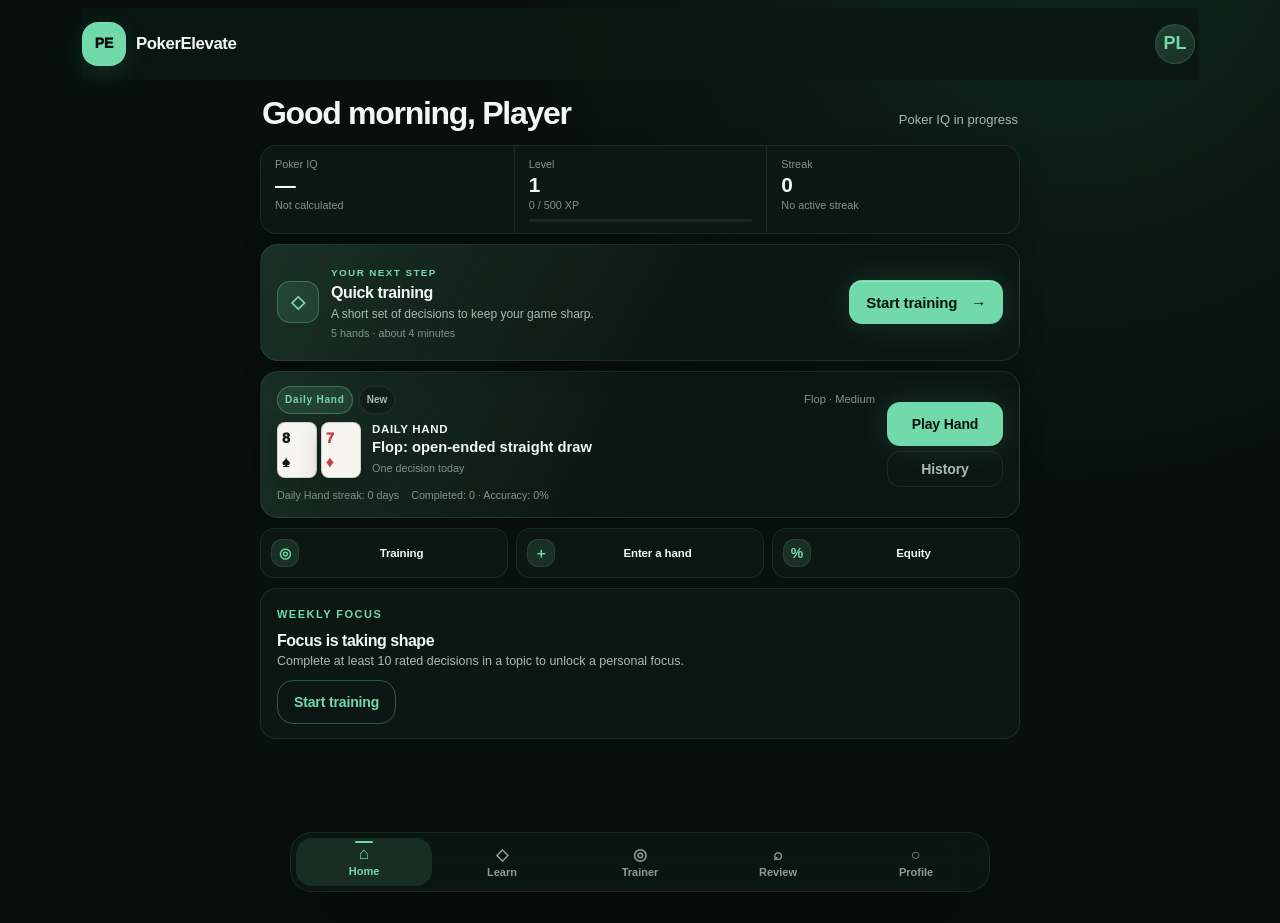
==== index.html @ 086e7295 "Stage 13.4: add localization foundation and US English default" ====
<!doctype html>
<html lang="en-US">
<head>
  <meta charset="utf-8">
  <meta name="viewport" content="width=device-width,initial-scale=1,minimum-scale=1,viewport-fit=cover">
  <meta name="theme-color" content="#07110d">
  <meta name="application-name" content="PokerElevate">
  <meta name="apple-mobile-web-app-title" content="PokerElevate">
  <link rel="manifest" href="manifest.webmanifest">
  <title>PokerElevate</title>
  <script src="src/config/product-brand.js"></script>
  <script src="src/ui/translations.js"></script>
  <script src="src/ui/theme-manager.js"></script>
  <link rel="stylesheet" href="src/styles/design-tokens.css">
  <link rel="stylesheet" href="src/styles/themes.css">
  <style>
*{box-sizing:border-box}html{background:var(--bg)}body{margin:0;min-height:100vh;background:radial-gradient(circle at 90% 0,rgba(59,224,155,.13),transparent 31%),linear-gradient(180deg,#06100c,#0b1712);color:var(--text);font-family:-apple-system,BlinkMacSystemFont,"Segoe UI",Roboto,Arial,sans-serif}.app{width:min(100%,500px);margin:auto;padding:env(safe-area-inset-top) 14px calc(96px + env(safe-area-inset-bottom))}.topbar{height:72px;display:flex;align-items:center;justify-content:space-between}.brand{display:flex;align-items:center;gap:10px;background:none;border:0;color:inherit;padding:0;text-align:left}.brand>span:last-child{display:flex;flex-direction:column}.brand strong{font-size:20px}.brand small{color:var(--muted);font-size:11px}.logo{width:44px;height:44px;display:grid;place-items:center;border-radius:14px;background:linear-gradient(135deg,var(--accent),var(--accent2));color:#03110b;font-weight:1000;box-shadow:0 8px 20px rgba(59,224,155,.2)}button,select,input{font:inherit}.chip,.tag{display:inline-flex;align-items:center;border-radius:999px;padding:7px 10px;font-size:11px;font-weight:900}.chip{border:1px solid var(--line);color:var(--muted);background:rgba(255,255,255,.03)}.tag{background:rgba(59,224,155,.11);color:var(--accent)}.screen{display:none}.screen.active{display:block}.hero,.panel,.mode-card{border:1px solid var(--line);background:linear-gradient(155deg,var(--panel2),var(--panel));border-radius:22px;box-shadow:var(--shadow)}.hero{padding:20px;background:linear-gradient(145deg,rgba(59,224,155,.11),rgba(255,255,255,.02))}.eyebrow{color:var(--accent);font-size:11px;text-transform:uppercase;letter-spacing:.09em;font-weight:900}.hero h1{font-size:27px;line-height:1.1;margin:9px 0}.hero p,.muted{color:var(--muted);line-height:1.48;font-size:13px}.section-title{font-size:12px;color:var(--muted);text-transform:uppercase;letter-spacing:.1em;margin:19px 2px 9px}.mode-list{display:grid;gap:10px}.mode-card{width:100%;display:grid;grid-template-columns:38px 1fr 18px;gap:10px;align-items:center;padding:15px;color:inherit;text-align:left}.mode-card span:nth-child(2){display:flex;flex-direction:column;gap:4px}.mode-card small{color:var(--muted);line-height:1.35}.mode-card b{font-size:22px;color:var(--muted)}.mode-icon{font-size:25px}.panel{padding:15px;margin-bottom:12px}.panel-head{display:flex;justify-content:space-between;align-items:flex-start;gap:12px}.panel h3{font-size:19px;margin:9px 0 0}.stats-grid{display:grid;grid-template-columns:repeat(3,1fr);gap:7px;margin-top:13px}.stats-grid.four{grid-template-columns:repeat(4,1fr)}.stat{background:rgba(255,255,255,.025);border:1px solid rgba(255,255,255,.06);border-radius:14px;text-align:center;padding:9px 4px}.stat small{display:block;color:var(--muted);font-size:10px}.stat strong{font-size:16px}.back,.ghost{background:transparent;border:1px solid var(--line);color:var(--muted);border-radius:13px;padding:9px 11px}.back{border:0;padding-left:1px;margin-bottom:10px}.small{font-size:11px;padding:7px 9px}.wide{width:100%}.primary{border:0;background:var(--accent);color:#03110b;border-radius:14px;padding:14px 11px;font-weight:1000}.hidden{display:none!important}.cards{display:flex;gap:8px;justify-content:center;flex-wrap:wrap}.playing-card{width:65px;height:90px;border-radius:12px;background:#f7faf8;color:#131a16;padding:7px;display:flex;flex-direction:column;justify-content:space-between;font-size:22px;font-weight:1000;box-shadow:0 9px 19px rgba(0,0,0,.25)}.playing-card.red{color:#d33e3e}.playing-card.small-card{width:48px;height:67px;font-size:17px;border-radius:9px;padding:5px}.hero-cards{margin:14px 0}.spot-meta{display:grid;grid-template-columns:repeat(3,1fr);gap:7px;margin:13px 0}.spot-question{font-size:14px;line-height:1.45;color:#dce9e2}.actions{display:grid;grid-template-columns:repeat(3,1fr);gap:8px;margin-top:13px}.actions button{border-radius:14px;padding:13px 7px;border:1px solid var(--line);background:#1a2d25;color:var(--text);font-weight:900;transition:.15s}.neutral-actions button{background:#1a2d25;color:var(--text);border-color:var(--line)}.actions button:active{transform:scale(.98)}.actions button.selected-correct{background:var(--accent);color:#03110b;border-color:var(--accent)}.actions button.selected-wrong{background:#4a2424;color:#ffdcdc;border-color:#8a4242}.actions button.reveal-best:not(.selected-correct){box-shadow:0 0 0 2px var(--accent) inset;color:var(--accent)}.actions button.good-choice{box-shadow:0 0 0 2px var(--blue) inset;color:var(--blue)}.feedback{margin-top:12px;padding:12px;border-radius:15px;line-height:1.48;font-size:13px}.feedback.good{background:rgba(59,224,155,.1);border:1px solid rgba(59,224,155,.3)}.feedback.warn{background:rgba(239,189,79,.1);border:1px solid rgba(239,189,79,.3)}.feedback.bad{background:rgba(255,116,116,.1);border:1px solid rgba(255,116,116,.3)}.feedback.info{background:rgba(113,170,255,.1);border:1px solid rgba(113,170,255,.3)}.field{display:flex;flex-direction:column;gap:6px;color:var(--muted);font-size:12px;margin:12px 0}.field select{background:#13251e;color:var(--text);border:1px solid var(--line);border-radius:13px;padding:12px}.mode-settings{display:grid;gap:7px}.mode-settings label{display:flex;gap:10px;align-items:flex-start;padding:11px;border:1px solid rgba(255,255,255,.06);border-radius:14px;background:rgba(255,255,255,.02)}.mode-settings input{margin-top:4px;accent-color:var(--accent)}.mode-settings span{display:flex;flex-direction:column;gap:3px}.mode-settings small{color:var(--muted)}.coach-tools{display:grid;grid-template-columns:1fr 1fr;gap:8px;margin-top:11px}.coach-box,.coach-panel{margin-top:11px;padding:12px;border-radius:15px;background:rgba(194,140,255,.08);border:1px solid rgba(194,140,255,.28);font-size:13px;line-height:1.5}.coach-title{color:var(--purple);font-weight:900;margin-bottom:8px}.coach-questions{display:grid;grid-template-columns:1fr 1fr;gap:6px}.coach-questions button{border:1px solid var(--line);border-radius:11px;padding:9px 6px;background:#1a2d25;color:var(--muted);font-size:11px}.coach-answer{margin-top:9px;color:#e5efe9}.math-box{margin:10px 0;border-left:4px solid var(--accent);padding:10px;background:rgba(59,224,155,.06);border-radius:0 12px 12px 0;font-size:12px;line-height:1.55}.math-grid{display:grid;grid-template-columns:repeat(2,1fr);gap:6px;margin:8px 0}.math-cell{padding:8px;border-radius:10px;background:rgba(255,255,255,.04)}.math-cell small{display:block;color:var(--muted);font-size:10px}.math-cell strong{font-size:14px}.outs-list{display:flex;flex-wrap:wrap;gap:5px;margin-top:7px}.out-pill{border-radius:999px;padding:5px 8px;background:rgba(255,255,255,.05);color:#dce9e2;font-size:10px}.out-pill.conditional{color:var(--warn)}.decision-panel{overflow:hidden}.poker-table{height:320px;position:relative;margin:8px 0 14px;border-radius:46%;border:11px solid #452f1f;background:radial-gradient(circle,#207650,#155b3d 67%,#0c402b);box-shadow:inset 0 0 44px rgba(0,0,0,.35),var(--shadow)}.table-center{position:absolute;left:50%;top:50%;transform:translate(-50%,-50%);display:flex;flex-direction:column;align-items:center;gap:7px;min-width:220px}.table-center small{color:#d0e1d8}.table-center strong{background:rgba(3,17,11,.66);border:1px solid rgba(255,255,255,.12);border-radius:12px;padding:7px 10px}.board{display:flex;gap:4px}.seat{position:absolute;width:64px;height:60px;border-radius:16px;background:#102019;border:2px solid #4b6c5b;padding:5px;text-align:center;display:flex;flex-direction:column;justify-content:center;gap:2px;box-shadow:0 5px 12px rgba(0,0,0,.25)}.seat.hero{border-color:var(--accent);box-shadow:0 0 0 3px rgba(59,224,155,.14)}.seat.folded{opacity:.35}.seat.active-player{border-color:var(--warn)}.seat small{font-size:9px;color:var(--muted)}.seat strong{font-size:11px}.seat em{font-style:normal;font-size:10px;color:var(--accent)}.action-log{max-height:118px;overflow:auto;background:rgba(0,0,0,.12);border-radius:13px;padding:9px;font-size:12px;line-height:1.5;color:#cfe0d7}.action-log p{margin:0 0 4px}.bet-sizer{margin-top:12px;padding:11px;border:1px solid var(--line);border-radius:14px}.bet-sizer label{display:flex;justify-content:space-between}.bet-sizer input{width:100%;accent-color:var(--accent)}.quick-sizes{display:grid;grid-template-columns:repeat(4,1fr);gap:5px;margin:8px 0}.quick-sizes button{background:#1a2d25;border:1px solid var(--line);color:var(--muted);padding:8px 2px;border-radius:9px;font-size:10px}.score-list{display:grid;gap:7px}.score-row{display:flex;justify-content:space-between;padding:8px 0;border-bottom:1px solid rgba(255,255,255,.06)}.history-list{display:grid;gap:8px}.history-item{padding:10px;border-radius:13px;background:rgba(255,255,255,.03);border:1px solid rgba(255,255,255,.06)}.history-item strong{display:block;font-size:13px}.history-item small{color:var(--muted)}.coach-summary-card{padding:12px;border-radius:15px;background:rgba(255,255,255,.03);margin:10px 0}.coach-summary-card h4{margin:0 0 5px}.bottom-nav{position:fixed;left:50%;bottom:0;transform:translateX(-50%);width:min(100%,500px);padding:8px 14px calc(12px + env(safe-area-inset-bottom));display:grid;grid-template-columns:repeat(3,1fr);gap:7px;background:linear-gradient(180deg,transparent,rgba(5,12,9,.96) 30%)}.bottom-nav button{border:1px solid var(--line);border-radius:14px;padding:11px 5px;background:#0f1d18;color:var(--muted);font-size:12px}.bottom-nav button.active{background:#19352a;color:var(--accent)}@media(max-width:390px){.poker-table{height:290px}.seat{width:58px}.stats-grid.four{grid-template-columns:repeat(2,1fr)}.playing-card{width:59px;height:83px}.actions button{font-size:12px}.coach-questions{grid-template-columns:1fr}.spot-meta{grid-template-columns:repeat(2,1fr)}}


/* v1.6 motion + Hand Lab */
@keyframes screenIn{from{opacity:0;transform:translateY(10px) scale(.992)}to{opacity:1;transform:none}}
@keyframes cardDeal{0%{opacity:0;transform:translateY(-18px) rotate(-5deg) scale(.88)}70%{transform:translateY(2px) rotate(1deg) scale(1.02)}100%{opacity:1;transform:none}}
@keyframes resultPop{0%{opacity:0;transform:translateY(14px) scale(.97)}100%{opacity:1;transform:none}}
@keyframes potPulse{0%,100%{box-shadow:0 0 0 rgba(59,224,155,0)}50%{box-shadow:0 0 0 8px rgba(59,224,155,.08)}}
@keyframes shimmer{0%{background-position:200% 0}100%{background-position:-200% 0}}
@keyframes logoFloat{0%,100%{transform:translateY(0)}50%{transform:translateY(-3px)}}
.screen.active{animation:screenIn var(--motion-med) cubic-bezier(.2,.8,.2,1)}
.logo{animation:logoFloat 3.2s ease-in-out infinite}
.mode-card,.panel,.primary,.ghost,.actions button,.bottom-nav button{transition:transform var(--motion-fast) ease,box-shadow var(--motion-fast) ease,border-color var(--motion-fast) ease,background var(--motion-fast) ease}
.mode-card:active,.primary:active,.ghost:active{transform:scale(.975)}
.mode-card:hover{transform:translateY(-2px);border-color:rgba(59,224,155,.42)}
.playing-card{animation:cardDeal .38s cubic-bezier(.2,.8,.2,1) both}
.playing-card:nth-child(2){animation-delay:.06s}.playing-card:nth-child(3){animation-delay:.12s}.playing-card:nth-child(4){animation-delay:.18s}.playing-card:nth-child(5){animation-delay:.24s}
.table-center strong.pulse{animation:potPulse .55s ease}
.ripple-host{position:relative;overflow:hidden}.tap-ripple{position:absolute;border-radius:999px;pointer-events:none;background:rgba(255,255,255,.28);transform:translate(-50%,-50%) scale(0);animation:ripple .52s ease-out forwards}@keyframes ripple{to{transform:translate(-50%,-50%) scale(10);opacity:0}}
.form-grid{display:grid;gap:8px}.form-grid.two{grid-template-columns:repeat(2,minmax(0,1fr))}.field input,.field textarea,.card-select{width:100%;background:#13251e;color:var(--text);border:1px solid var(--line);border-radius:13px;padding:12px;outline:none}.field input:focus,.field textarea:focus,.card-select:focus,.field select:focus{border-color:var(--accent);box-shadow:0 0 0 3px rgba(59,224,155,.09)}
.field textarea{resize:vertical;min-height:82px}.field-help{margin:-7px 0 10px;color:var(--muted);font-size:10px;line-height:1.4}.compact{margin-top:12px;margin-bottom:7px}.card-picker-row{display:grid;grid-template-columns:repeat(2,1fr);gap:8px}.board-pickers{grid-template-columns:repeat(5,1fr)}.board-pickers .card-select{padding:10px 4px;font-size:11px}.card-select.invalid{border-color:var(--danger)}
.analyze-button{margin-top:13px;background:linear-gradient(110deg,var(--accent),#66efb3,var(--accent));background-size:220% 100%;animation:shimmer 5s linear infinite}.analyzer-result.reveal{animation:resultPop .42s cubic-bezier(.2,.8,.2,1)}.result-hero{text-align:center;padding:8px 4px 4px}.result-hero small{display:block;color:var(--muted);font-size:10px;letter-spacing:.12em;margin:10px 0 4px}.result-hero h2{font-size:29px;margin:3px 0;color:var(--accent)}.analyzer-visual{display:flex;flex-direction:column;align-items:center;gap:9px;margin:12px 0}.analyzer-visual .board{justify-content:center}.analysis-sections{display:grid;gap:8px;margin-top:12px}.analysis-sections details{border:1px solid rgba(255,255,255,.07);border-radius:14px;background:rgba(255,255,255,.025);overflow:hidden}.analysis-sections summary{cursor:pointer;padding:12px;font-size:13px;font-weight:900;list-style:none}.analysis-sections summary::-webkit-details-marker{display:none}.analysis-sections summary:after{content:'+';float:right;color:var(--accent)}.analysis-sections details[open] summary:after{content:'−'}.analysis-sections details>div{padding:0 12px 12px;color:#dce9e2;font-size:12px;line-height:1.55}.analysis-sections ul{padding-left:18px;margin:5px 0}.analyzer-result .math-box{border-left:0;border:1px solid rgba(59,224,155,.25);border-radius:15px}.confidence-high{background:rgba(59,224,155,.14)!important}.confidence-medium{background:rgba(239,189,79,.14)!important;color:var(--warn)!important}.confidence-low{background:rgba(113,170,255,.14)!important;color:var(--blue)!important}.four-nav{grid-template-columns:repeat(4,1fr)}.four-nav button{font-size:10px;padding-left:2px;padding-right:2px}
@media(max-width:390px){.form-grid.two{grid-template-columns:1fr}.board-pickers{grid-template-columns:repeat(3,1fr)}.result-hero h2{font-size:25px}}
@media(prefers-reduced-motion:reduce){*,*:before,*:after{animation:none!important;transition:none!important;scroll-behavior:auto!important}}

  </style>
  <link rel="stylesheet" href="src/styles/app-shell.css">
  <link rel="stylesheet" href="src/styles/profile.css?v=13.2.3">
  <link rel="stylesheet" href="src/styles/motion.css">
  <link rel="stylesheet" href="src/styles/live-session.css">
  <link rel="stylesheet" href="src/styles/decision-quality.css">
  <link rel="stylesheet" href="src/styles/poker-iq.css">
  <link rel="stylesheet" href="src/styles/home.css">
  <link rel="stylesheet" href="src/styles/focus-session.css">
  <link rel="stylesheet" href="src/styles/daily-challenge.css">
  <link rel="stylesheet" href="src/styles/learning-mode.css">
  <link rel="stylesheet" href="src/styles/progress-overview.css?v=13.2.2">
  <link rel="stylesheet" href="src/styles/achievement-center.css">
  <link rel="stylesheet" href="src/styles/progress-analytics-view.css">
  <link rel="stylesheet" href="src/styles/progress-feedback.css">
  <link rel="stylesheet" href="src/styles/stage11-refresh.css">
  <link rel="stylesheet" href="src/styles/stage1101-redesign.css?v=12.9.4">
  <link rel="stylesheet" href="src/styles/trainer-explanation.css">
  <link rel="stylesheet" href="src/styles/theme-system.css">
  <link rel="stylesheet" href="src/styles/layout-foundation.css">
</head>
<body>
<div class="app app-shell" data-active-route="home">
  <header class="topbar top-navigation">
    <button id="liveBackControl" class="live-v2-top-control live-v2-back-control" type="button" data-route="training" aria-label="Выйти из Live Cash">‹</button>
    <button class="brand" data-route="home" aria-label="Главная">
      <span class="logo" data-brand="monogram">PE</span>
      <span class="brand-copy"><strong data-brand="wordmark">PokerElevate</strong><small data-brand="tagline">Тренировка и разбор решений</small></span>
    </button>
    <div class="top-header-actions">
      <button id="homeProfileEntry" class="home-profile-entry home-header-profile" type="button" data-route="profile" aria-label="Открыть профиль">
        <span id="homeProfileAvatar" class="profile-avatar" aria-label="Аватар Player">PL</span>
        <span class="home-profile-copy">
          <strong id="homeProfileName">Player</strong>
          <small id="homeProfileLevel">Level 1 · 0 XP</small>
          <small id="homeProfileIq">Poker IQ формируется</small>
          <span id="homeProfileProgress" class="profile-mini-progress" role="progressbar" aria-valuemin="0" aria-valuemax="100" aria-valuenow="0" aria-label="Прогресс Level 1: 0 / 500 XP"><i></i></span>
        </span>
      </button>
      <div class="top-navigation-actions">
        <span class="chip top-stakes">$1/$3</span>
        <div class="sound-control" aria-label="Настройки звука">
          <button id="soundToggle" class="sound-toggle" type="button" aria-label="Выключить звук" aria-pressed="true">🔊</button>
        </div>
        <button id="liveMoreToggle" class="live-v2-top-control live-v2-more-control" type="button" aria-label="Дополнительные настройки Live Cash" aria-haspopup="dialog" aria-controls="liveMoreSheet">•••</button>
      </div>
    </div>
  </header>

  <main>
    <section id="screen-home" class="screen active dashboard-screen" data-smoke="dashboard-ready">
      <div class="home-dashboard home-dashboard-pro">
        <header class="home-welcome">
          <h1 id="homeGreeting">С возвращением, Player</h1>
          <p id="homeStatus">Poker IQ формируется</p>
        </header>

        <section class="home-dashboard-summary" aria-label="Прогресс игрока">
          <section class="home-progress-strip" aria-label="Ключевые показатели">
            <div class="home-progress-metric">
              <small id="homePokerIqLabel">Poker IQ</small>
              <strong id="homePokerIqValue">—</strong>
              <span id="homePokerIqRank">Не рассчитан</span>
            </div>
            <div class="home-progress-metric">
              <small id="homeLevelLabel">Уровень</small>
              <strong id="homeLevelValue">1</strong>
              <span id="homeXpDetail">0 / 500 XP</span>
              <span id="homeLevelProgress" class="home-level-progress" role="progressbar" aria-valuemin="0" aria-valuemax="100" aria-valuenow="0" aria-label="Прогресс уровня 1: 0 / 500 XP"><i></i></span>
            </div>
            <div class="home-progress-metric">
              <small id="homeStreakLabel">Серия</small>
              <strong id="homeStreakValue">0</strong>
              <span id="homeStreakDetail">пока нет серии</span>
            </div>
          </section>
        </section>

        <section class="dashboard-learning-row home-primary-card home-primary-action" aria-labelledby="dashboardNextTitle">
          <span class="dashboard-learning-icon" aria-hidden="true">◇</span>
          <div class="dashboard-learning-copy">
            <span id="dashboardNextEyebrow" class="eyebrow">ТВОЙ СЛЕДУЮЩИЙ ШАГ</span>
            <h2 id="dashboardNextTitle">Быстрая тренировка</h2>
            <p id="dashboardNextDescription">Короткая серия решений для поддержания формы.</p>
            <span id="dashboardNextMeta" class="home-action-meta">5 раздач · около 4 минут</span>
          </div>
          <button id="dashboardContinue" class="ui-button-primary" type="button" data-route="study" data-resume="false" aria-label="Продолжить обучение">Продолжить</button>
        </section>

        <section id="dailyChallengeCard" class="daily-challenge-card" aria-labelledby="dailyChallengeCardTitle" data-state="new">
          <div class="daily-challenge-card-copy">
            <div class="daily-challenge-card-head">
              <span class="tag">Раздача дня</span>
              <span id="dailyChallengeStatus" class="chip">Новая</span>
              <span id="dailyChallengeSummary" class="daily-hand-meta">Сегодняшняя покерная ситуация</span>
            </div>
            <div class="daily-hand-preview">
              <div id="dailyChallengePreviewCards" class="daily-hand-cards" aria-label="Карты раздачи дня"></div>
              <div class="daily-hand-copy">
                <h2 id="dailyChallengeCardTitle">Раздача дня</h2>
                <p id="dailyChallengeHandLabel">Сегодняшняя покерная ситуация</p>
                <small id="dailyChallengeResult">Одно решение на сегодня</small>
              </div>
            </div>
            <div id="dailyChallengeProgress" class="daily-challenge-progress" aria-label="Прогресс раздачи дня">
              <span id="dailyChallengeTodayState">Сегодня доступно</span>
              <span id="dailyChallengeStreak">Серия раздачи дня: 0 дней</span>
              <span id="dailyChallengeAccuracy">Решено: 0 · Точность: 0%</span>
            </div>
          </div>
          <div class="daily-challenge-card-actions">
            <button id="dailyChallengeCta" class="ui-button-primary daily-challenge-primary" type="button" data-route="daily">Решить</button>
            <button id="dailyChallengeHistoryCta" class="ui-button-ghost small" type="button" data-route="daily-history">История</button>
          </div>
        </section>

        <nav id="dashboardQuickActions" class="home-quick-actions" aria-label="Быстрые действия">
          <button id="dashboardTrainer" class="home-quick-action" type="button" data-home-quick-index="0" data-route="study">
            <span data-home-quick-icon aria-hidden="true">◎</span>
            <strong data-home-quick-label>Быстрая тренировка</strong>
          </button>
          <button id="dashboardHandLab" class="home-quick-action" type="button" data-home-quick-index="1" data-route="analyzer">
            <span data-home-quick-icon aria-hidden="true">＋</span>
            <strong data-home-quick-label>Ввести раздачу</strong>
          </button>
          <button id="dashboardEquity" class="home-quick-action" type="button" data-home-quick-index="2" data-route="analyzer" data-focus="equity">
            <span data-home-quick-icon aria-hidden="true">%</span>
            <strong data-home-quick-label>Equity</strong>
          </button>
        </nav>

        <section class="home-secondary-card home-focus-card" aria-labelledby="homeFocusTitle">
          <span id="homeFocusEyebrow" class="eyebrow">ФОКУС НЕДЕЛИ</span>
          <h2 id="homeFocusTitle">Фокус формируется</h2>
          <p id="homeFocusDescription">Персональный фокус появится после нескольких тренировок.</p>
          <button id="homeFocusAction" class="ui-button-ghost small hidden" type="button" data-route="study">Тренировать тему</button>
        </section>

        <section id="dashboardResume" class="home-secondary-card home-recent-card hidden" aria-labelledby="homeSecondaryTitle">
          <span id="homeSecondaryEyebrow" class="eyebrow">НЕДАВНЯЯ АКТИВНОСТЬ</span>
          <h2 id="homeSecondaryTitle">Недавняя активность</h2>
          <p id="homeSecondaryDescription">Данные появятся после первого действия.</p>
          <button id="homeSecondaryAction" class="ui-button-ghost small" type="button" data-route="analyzer">Открыть</button>
        </section>

        <div class="home-compatibility-hooks hidden" aria-hidden="true">
          <span id="dashboardProgress">0%</span>
          <span id="dashboardProgressLabel">0/0 уроков</span>
          <span id="dashboardAvailableModules">1</span>
          <span id="dashboardLastModule">Пока нет завершённых модулей</span>
          <span id="dashboardBestExam">—</span>
          <span id="statDecisions">0</span>
          <span id="statAccuracy">—</span>
          <span id="statSessions">0</span>
          <span id="statStreak">0</span>
          <span id="focusText">Персональный фокус появится после нескольких тренировок.</span>
          <div id="dashboardCourseBar" class="ui-progress" role="progressbar" aria-label="Прогресс курса" aria-valuemin="0" aria-valuemax="100" aria-valuenow="0"><i></i></div>
          <div id="dashboardEmpty"></div>
          <div id="dashboardPopulated"></div>
          <nav id="dashboardModeNav" aria-label="Совместимость прежней навигации"></nav>
          <button id="dashboardLive" type="button" data-route="live" tabindex="-1">Live Cash</button>
        </div>
      </div>
    </section>

    <section id="screen-daily" class="screen">
      <button class="back" type="button" data-route="home">‹ На главную</button>
      <div class="daily-challenge-layout">
        <header class="panel daily-challenge-header">
          <div class="daily-challenge-card-head">
            <span class="tag">Раздача дня</span>
            <span id="dailyDifficulty" class="chip">Средняя</span>
            <span id="dailyCompletionState" class="chip daily-completion-state hidden">Завершено</span>
          </div>
          <h1 id="dailyTitle">Daily Challenge</h1>
          <div class="daily-meta-grid" aria-label="Параметры раздачи">
            <div class="daily-meta-item"><small>Улица</small><strong id="dailyStreet">—</strong></div>
            <div class="daily-meta-item"><small>Позиция Hero</small><strong id="dailyPosition">—</strong></div>
            <div class="daily-meta-item"><small>Соперник</small><strong id="dailyOpponent">—</strong></div>
            <div class="daily-meta-item"><small>Банк</small><strong id="dailyPot">—</strong></div>
            <div class="daily-meta-item"><small>К ответу</small><strong id="dailyCall">—</strong></div>
            <div class="daily-meta-item"><small>Effective stack</small><strong id="dailyStack">—</strong></div>
          </div>
        </header>

        <div class="daily-cards-section">
          <section class="daily-card-group" aria-labelledby="dailyHeroTitle">
            <h2 id="dailyHeroTitle">Карты Hero</h2>
            <div id="dailyHeroCards" class="cards" aria-label="Карты Hero"></div>
          </section>
          <section id="dailyBoardWrap" class="daily-card-group" aria-labelledby="dailyBoardTitle">
            <h2 id="dailyBoardTitle">Доска</h2>
            <div id="dailyBoard" class="board" aria-label="Общие карты"></div>
          </section>
        </div>

        <section class="panel daily-decision-panel" aria-labelledby="dailyDecisionTitle">
          <span class="eyebrow">ТВОЁ РЕШЕНИЕ</span>
          <h2 id="dailyDecisionTitle">Как сыграть?</h2>
          <p id="dailyContext" class="daily-context"></p>
          <div id="dailyActions" class="daily-actions" role="group" aria-label="Доступные действия"></div>
          <p id="dailySelectionStatus" class="daily-selection-status" aria-live="polite">Выберите действие</p>
          <button id="dailyConfirm" class="primary wide daily-submit" type="button" disabled>Подтвердить решение</button>
        </section>

        <section id="dailyFeedback" class="feedback daily-result hidden" role="status" aria-live="polite" aria-atomic="true">
          <div class="daily-result-heading">
            <span class="eyebrow">РЕЗУЛЬТАТ</span>
            <h2 id="dailyResultTitle"></h2>
          </div>
          <div class="daily-progress-result" aria-label="Награда за раздачу дня">
            <strong id="dailyReward"></strong>
            <span id="dailyStreak"></span>
            <p id="dailyProgressPending" class="hidden"></p>
          </div>
          <div id="dailyResultComparison" class="daily-result-comparison" aria-label="Сравнение решения">
            <div><small>Ваш выбор</small><strong id="dailySelectedAction"></strong></div>
            <div><small>Рекомендация</small><strong id="dailyCorrectAction"></strong></div>
          </div>
          <h3 id="dailyWhyTitle" class="daily-why-title">Почему</h3>
          <p id="dailyExplanation"></p>
          <button id="dailyResultReviewCta" class="ui-button-primary daily-result-review" type="button">Посмотреть разбор</button>
        </section>
      </div>
    </section>

    <section id="screen-daily-history" class="screen">
      <button class="back" type="button" data-route="home">‹ На главную</button>
      <div class="daily-history-layout">
        <header class="panel daily-history-header">
          <span class="eyebrow">РАЗДАЧА ДНЯ</span>
          <h1>История раздач дня</h1>
          <p>Завершённые решения и начисленные за них награды.</p>
        </header>

        <section id="dailyHistorySummary" class="daily-history-summary" aria-label="Статистика раздач дня">
          <div class="daily-history-summary-core">
            <div><small>Серия</small><strong id="dailyHistoryCurrentStreak">0 дней</strong></div>
            <div><small>Лучшая серия</small><strong id="dailyHistoryBestStreak">0 дней</strong></div>
            <div><small>Точность</small><strong id="dailyHistoryAccuracy">0%</strong></div>
            <div><small>Решено</small><strong id="dailyHistoryTotal">0</strong></div>
          </div>
          <p class="daily-history-summary-detail">
            <span>Верно: <strong id="dailyHistoryCorrect">0</strong></span>
            <span>Ошибки: <strong id="dailyHistoryIncorrect">0</strong></span>
            <span>Получено: <strong id="dailyHistoryXp">0 XP</strong></span>
            <span>Последний: <strong id="dailyHistoryRecent">—</strong></span>
          </p>
        </section>

        <section class="panel daily-history-week-section" aria-labelledby="dailyHistoryWeekTitle">
          <div class="daily-history-section-heading">
            <h2 id="dailyHistoryWeekTitle">Последние 7 дней</h2>
            <small>Локальный календарь</small>
          </div>
          <div id="dailyHistoryWeek" class="daily-history-week" role="list" aria-label="Активность за последние семь дней"></div>
        </section>

        <section id="dailyHistoryEmpty" class="panel ui-empty-state daily-history-empty" aria-live="polite">
          <h2>История пока пуста</h2>
          <p>Завершите сегодняшнюю раздачу — результат появится здесь.</p>
          <button id="dailyHistoryEmptyCta" class="ui-button-primary" type="button" data-route="daily">Открыть раздачу дня</button>
        </section>

        <section id="dailyHistoryContent" class="daily-history-content" aria-labelledby="dailyHistoryListTitle" hidden>
          <div class="daily-history-section-heading">
            <h2 id="dailyHistoryListTitle">Завершённые раздачи</h2>
          </div>
          <div id="dailyHistoryList" class="daily-history-list"></div>
        </section>
      </div>
    </section>

    <section id="screen-daily-review" class="screen">
      <button class="back" type="button" data-route="daily-history">‹ К истории</button>
      <div class="daily-history-layout">
        <section id="dailyReviewUnavailable" class="panel ui-empty-state" hidden>
          <h1>Разбор недоступен</h1>
          <p>Эта запись не найдена или повреждена.</p>
        </section>
        <div id="dailyReviewContent" class="daily-review-content">
          <header class="panel daily-challenge-header">
            <div class="daily-challenge-card-head">
              <span id="dailyReviewDate" class="tag">—</span>
              <span id="dailyReviewDifficulty" class="chip">—</span>
            </div>
            <h1 id="dailyReviewTitle">Раздача дня</h1>
            <p id="dailyReviewFallback" class="daily-review-fallback" hidden></p>
            <div class="daily-meta-grid" aria-label="Результат архивной раздачи">
              <div class="daily-meta-item"><small>Улица</small><strong id="dailyReviewStreet">—</strong></div>
              <div class="daily-meta-item"><small>Результат</small><strong id="dailyReviewOutcome">—</strong></div>
              <div class="daily-meta-item"><small>Ваше действие</small><strong id="dailyReviewSelected">—</strong></div>
              <div class="daily-meta-item"><small>Верное действие</small><strong id="dailyReviewCorrect">—</strong></div>
              <div class="daily-meta-item"><small>Награда</small><strong id="dailyReviewXp">—</strong></div>
            </div>
          </header>

          <div id="dailyReviewCards" class="daily-cards-section">
            <section class="daily-card-group" aria-labelledby="dailyReviewHeroTitle">
              <h2 id="dailyReviewHeroTitle">Карты Hero</h2>
              <div id="dailyReviewHeroCards" class="cards" aria-label="Карты Hero"></div>
            </section>
            <section class="daily-card-group" aria-labelledby="dailyReviewBoardTitle">
              <h2 id="dailyReviewBoardTitle">Доска</h2>
              <div id="dailyReviewBoard" class="board" aria-label="Общие карты"></div>
            </section>
          </div>

          <section class="panel daily-review-analysis" aria-labelledby="dailyReviewAnalysisTitle">
            <span class="eyebrow">READ-ONLY REVIEW</span>
            <h2 id="dailyReviewAnalysisTitle">Разбор решения</h2>
            <p id="dailyReviewContext" class="daily-context"></p>
            <p id="dailyReviewExplanation"></p>
          </section>
        </div>
      </div>
    </section>

    <section id="screen-learning" class="screen">
      <button class="back" data-route="home">‹ Назад</button>
      <div id="learningTools" class="section-tool-grid">
        <button class="mode-card section-tool-card" data-route="ranges"><span class="mode-icon">R</span><span><strong>Позиции и диапазоны</strong><small>Стартовые руки, открытия и защита.</small></span><b aria-hidden="true">›</b></button>
      </div>
      <div id="learningRoot"></div>
    </section>

    <section id="screen-training" class="screen">
      <button class="back" data-route="home">‹ Назад</button>
      <div class="section-intro">
        <span class="tag">Практика решений</span>
        <h2>Тренировка</h2>
        <p class="muted">Выбери формат. Все рекомендации и расчёты используют существующий PokerCore и Trainer Engine.</p>
      </div>
      <div id="trainingTools" class="section-tool-grid">
        <button class="mode-card section-tool-card" data-route="study"><span class="mode-icon">18</span><span><strong>Тренировочные ситуации</strong><small>18 проверенных постфлоп-сценариев.</small></span><b aria-hidden="true">›</b></button>
        <button class="mode-card section-tool-card" data-route="ranges"><span class="mode-icon">10</span><span><strong>Префлоп-тренировка</strong><small>Десять решений по позициям и диапазонам.</small></span><b aria-hidden="true">›</b></button>
        <button class="mode-card section-tool-card" data-route="live"><span class="mode-icon">LC</span><span><strong>Live Cash $1/$3</strong><small>Учебные 6-max и 9-max сессии.</small></span><b aria-hidden="true">›</b></button>
      </div>
      <details class="assist-settings">
        <summary>Экзамен / Тренировка / Разбор и настройки практики</summary>
        <div class="mode-settings">
          <label><input type="radio" name="assistMode" value="exam"><span><b>Экзамен</b><small>Никакой математики до ответа.</small></span></label>
          <label><input type="radio" name="assistMode" value="training" checked><span><b>Тренировка</b><small>Подсказки открываются только по запросу.</small></span></label>
          <label><input type="radio" name="assistMode" value="review"><span><b>Разбор</b><small>Математика видна сразу, ответ не подсвечивается.</small></span></label>
          <p class="muted">Рекомендации используют учебную exploit-модель live $1/$3. Это не GTO-солвер и не гарантия выигрыша.</p>
          <button id="resetProgress" class="ui-button-ghost small">Сбросить статистику</button>
        </div>
      </details>
    </section>

    <section id="screen-analyzer" class="screen">
      <button class="back" data-route="home">‹ Назад</button>
      <div class="panel saved-hands-panel">
        <div class="panel-head">
          <div><span class="tag">Analysis</span><h3>Сохранённые раздачи</h3></div>
          <span id="savedHandsCount" class="chip">0</span>
        </div>
        <p class="muted">Раздачи из Live Cash $1/$3 можно открыть в Hand Lab; история действий останется доступна для будущего анализа Coach.</p>
        <div id="savedHandsList" class="saved-hands-list">
          <div class="ui-empty-state">Сохранённых раздач пока нет.</div>
        </div>
      </div>
      <div class="panel analyzer-panel">
        <div class="panel-head"><div><span class="tag">Hand Lab</span><h3>Ручной анализ раздачи</h3></div><span class="chip">Coach</span></div>
        <p class="muted">Заполни только известные данные. Конкретные карты соперника не требуются: расчёт строится против предполагаемого или заданного диапазона.</p>

        <div class="form-grid two">
          <label class="field">Улица<select id="anStreet"><option value="preflop">Префлоп</option><option value="flop">Флоп</option><option value="turn">Тёрн</option><option value="river">Ривер</option></select></label>
          <label class="field">Твоя позиция<select id="anPosition"><option>UTG</option><option>UTG+1</option><option>MP</option><option>HJ</option><option selected>CO</option><option>BTN</option><option>SB</option><option>BB</option></select></label>
        </div>

        <div class="section-title compact">Твои карты</div>
        <div class="card-picker-row"><select id="anHero1" class="card-select"></select><select id="anHero2" class="card-select"></select></div>

        <div id="anBoardWrap" class="hidden">
          <div class="section-title compact">Доска</div>
          <div class="card-picker-row board-pickers">
            <select id="anBoard1" class="card-select"></select><select id="anBoard2" class="card-select"></select><select id="anBoard3" class="card-select"></select><select id="anBoard4" class="card-select"></select><select id="anBoard5" class="card-select"></select>
          </div>
        </div>

        <div class="form-grid two">
          <label class="field">Ситуация<select id="anSituation"></select></label>
          <label class="field">Тип соперника<select id="anVillain"><option value="nit">Тайтовый регуляр</option><option value="reg" selected>Регуляр</option><option value="passive">Пассивный лимпер</option><option value="aggro">Агрессивный</option><option value="station">Calling station</option><option value="wild">Хаотичный</option></select></label>
          <label class="field">Банк до ставки соперника<input id="anPot" type="number" min="0" step="1" value="60" inputmode="decimal"></label>
          <label class="field">Ставка / цена действия<input id="anBet" type="number" min="0" step="1" value="30" inputmode="decimal"></label>
          <label class="field">Эффективный стек<input id="anStack" type="number" min="1" step="1" value="300" inputmode="decimal"></label>
          <label class="field">Соперников в раздаче<select id="anOpponents"><option value="1" selected>1</option><option value="2">2</option><option value="3">3</option><option value="4">4</option></select></label>
          <label id="anLimpersField" class="field hidden">Лимперов перед тобой<select id="anLimpers"><option value="1">1</option><option value="2" selected>2</option><option value="3">3</option><option value="4">4+</option></select></label>
          <label id="anOpenerField" class="field hidden">Позиция рейзера<select id="anOpener"><option value="early">Ранняя (UTG–MP)</option><option value="late">Поздняя (HJ–BTN)</option></select></label>
        </div>

        <label class="field">Диапазон соперника — необязательно<input id="anRange" type="text" placeholder="Например: 99+,AQs+,AJo+,KQs"></label>
        <p class="field-help">Оставь пустым — PokerElevate подберёт учебную live-модель по типу соперника и его действию.</p>
        <label class="field">Что происходило до решения — необязательно<textarea id="anNotes" rows="3" placeholder="Например: HJ открыл $15, я 3-бет $55, он call; флоп чек-чек..."></textarea></label>
        <button id="analyzeHand" class="primary wide analyze-button">Проанализировать раздачу</button>
        <div id="analyzerError" class="feedback bad hidden"></div>
      </div>

      <div id="analyzerResult" class="panel analyzer-result hidden">
        <div class="result-hero">
          <span id="anConfidence" class="tag">Уверенность</span>
          <small>РЕКОМЕНДАЦИЯ ТРЕНЕРА</small>
          <h2 id="anRecommendation">—</h2>
          <p id="anOneLine" class="muted"></p>
        </div>
        <div id="anVisual" class="analyzer-visual"></div>
        <div id="anMath" class="math-box hidden"></div>
        <div id="anExplanation" class="trainer-explanation hidden" aria-live="polite"></div>
        <div class="analysis-sections hidden" aria-hidden="true">
          <details open><summary>Почему это действие</summary><div id="anWhy"></div></details>
          <details><summary>Что ты можешь упускать</summary><div id="anMissed"></div></details>
          <details><summary>Почему не другие варианты</summary><div id="anAlternatives"></div></details>
          <details><summary>Диапазон и ограничения модели</summary><div id="anModel"></div></details>
        </div>
        <button id="analyzeAgain" class="ghost wide">Изменить данные и пересчитать</button>
      </div>
    </section>

    <section id="screen-study" class="screen">
      <button class="back" data-route="training">‹ К тренировке</button>
      <div class="panel decision-panel">
        <div class="panel-head"><div><span class="tag">Учебный режим</span><span id="studyFocusContext" class="chip study-focus-context hidden"></span><h3 id="studyTitle">Ситуация</h3></div><span id="studyCounter" class="chip">1/1</span></div>
        <div id="studySpot"></div>
        <div id="studyCoachTools" class="coach-tools">
          <button id="studyHint" class="ghost">💡 Подсказка</button>
          <button id="studyMathToggle" class="ghost">🧮 Математика</button>
        </div>
        <div id="studyHintBox" class="coach-box hidden"></div>
        <div id="studyMath" class="math-box hidden"></div>
        <div id="studyActions" class="actions neutral-actions"></div>
        <div id="studyFeedback" class="feedback hidden"></div>
        <div id="studyExplanation" class="trainer-explanation hidden" aria-live="polite"></div>
        <div id="studyDecisionQuality" class="decision-quality-card hidden" aria-live="polite"></div>
        <div id="studyCoach" class="coach-panel hidden">
          <div class="coach-title">Тренер</div>
          <div class="coach-questions">
            <button data-coach-q="missed">Что я упустил?</button>
            <button data-coach-q="alternatives">Почему не другие действия?</button>
            <button data-coach-q="range">Какой диапазон у соперника?</button>
            <button data-coach-q="line">Альтернативная линия</button>
          </div>
          <div id="studyCoachAnswer" class="coach-answer"></div>
        </div>
        <button id="studyNext" class="primary wide hidden">Следующая ситуация</button>
      </div>
    </section>

    <section id="screen-ranges" class="screen">
      <button class="back" data-route="learning">‹ К обучению</button>
      <div class="panel decision-panel">
        <div class="panel-head"><div><span class="tag">Позиции и руки</span><span id="rangeFocusContext" class="chip range-focus-context hidden"></span><h3>Быстрый тест</h3></div><span id="rangeCounter" class="chip">1/10</span></div>
        <div id="rangeSpot"></div>
        <div id="rangeActions" class="actions neutral-actions"></div>
        <div id="rangeFeedback" class="feedback hidden"></div>
        <div id="rangeExplanation" class="trainer-explanation hidden" aria-live="polite"></div>
        <div id="rangeDecisionQuality" class="decision-quality-card hidden" aria-live="polite"></div>
        <div id="rangeCoach" class="coach-panel hidden">
          <div class="coach-title">Тренер</div>
          <div id="rangeCoachAnswer" class="coach-answer"></div>
        </div>
        <button id="rangeNext" class="primary wide hidden">Следующая рука</button>
      </div>
      <div class="panel"><span class="tag">Результат теста</span><h3>Точность по категориям</h3><div id="rangeScore" class="score-list">Ответь хотя бы на одну руку.</div></div>
    </section>

    <section id="screen-focus-result" class="screen">
      <div class="panel focus-result" role="status" aria-live="polite" aria-labelledby="focusResultTopic">
        <header class="focus-result-header">
          <span class="tag">Фокус-сессия завершена</span>
          <p class="focus-result-complete">5/5 решений</p>
          <h2 id="focusResultTopic">Тема</h2>
        </header>
        <div class="focus-result-metrics">
          <div class="focus-result-metric"><span>Верно</span><strong id="focusResultCorrect">0/5</strong></div>
          <div class="focus-result-metric"><span>Точность</span><strong id="focusResultAccuracy">0%</strong></div>
          <div id="focusResultDecisionQualityMetric" class="focus-result-metric"><span>Decision Quality</span><strong id="focusResultDecisionQuality">—</strong></div>
        </div>
        <p id="focusResultFeedback" class="focus-result-feedback"></p>
        <div class="focus-result-actions">
          <button id="focusResultContinue" class="primary" type="button">Продолжить тренировку</button>
          <button id="focusResultHome" class="ghost" type="button">На главную</button>
        </div>
      </div>
    </section>

    <section id="screen-profile" class="screen">
      <button class="back" data-route="home">‹ Назад</button>
      <div class="profile-screen-shell">
        <section id="profileHeader" class="panel profile-hero-card" aria-labelledby="profileName" data-profile-identity>
          <div class="profile-hero-toolbar">
            <span class="profile-hero-kicker">Player profile</span>
            <button id="profileEdit" class="ghost profile-edit-button" type="button" aria-label="Редактировать профиль">Изменить</button>
          </div>
          <div class="profile-identity-core">
            <div class="profile-avatar-frame">
              <div id="profileAvatar" class="profile-avatar" aria-label="Аватар Player">PL</div>
              <button id="profileAvatarEdit" class="profile-avatar-mark" type="button" aria-label="Изменить аватар" aria-haspopup="dialog" aria-controls="profileEditDialog">+</button>
            </div>
            <div class="profile-identity">
              <h1 id="profileName">Player</h1>
              <div class="profile-identity-line">
                <strong id="profilePlayerTitle" class="profile-player-title">Без ранга</strong>
                <span aria-hidden="true">·</span>
                <span id="profileGame">$1/$3 Cash</span>
              </div>
              <p id="profileBioText" class="muted" hidden></p>
            </div>
          </div>
          <div class="profile-progression" aria-label="Прогресс текущего уровня">
            <div class="profile-progression-label">
              <span><small>Текущий уровень</small><strong id="profileLevel">Level 1</strong></span>
              <span><small id="profileLifetimeXp">0 XP всего</small><strong id="profileXpLabel">0 / 500 XP</strong></span>
            </div>
            <div id="profileXpProgress" class="profile-xp-progress" role="progressbar" aria-label="Прогресс Level 1: 0 / 500 XP" aria-valuemin="0" aria-valuemax="100" aria-valuenow="0"><i></i></div>
          </div>
          <div id="profileIdentityStats" class="profile-identity-stats" role="list" aria-label="Краткая сводка игрока">
            <article class="profile-identity-stat" role="listitem"><small>Poker IQ</small><strong id="profileHeroPokerIq">Не рассчитан</strong><span id="profileHeroPokerIqMeta">Оценка формируется</span></article>
            <article class="profile-identity-stat" role="listitem"><small>Decision Quality</small><strong id="profileHeroDecisionQuality">Не рассчитана</strong><span id="profileHeroDecisionQualityMeta">Оценка формируется</span></article>
            <article class="profile-identity-stat" role="listitem"><small>Серия</small><strong id="profileHeroStreak">0 дней</strong><span id="profileHeroStreakMeta">Лучшая: 0</span></article>
            <article class="profile-identity-stat" role="listitem"><small>Достижения</small><strong id="profileHeroAchievements">0 / 10</strong><span id="profileHeroAchievementsMeta">Открыто</span></article>
          </div>
        </section>

        <section id="progressOverview" class="panel progress-overview-card progress-overview" aria-labelledby="progressOverviewTitle">
          <header class="progress-overview-hero">
            <div class="progress-overview-summary">
              <span class="progress-overview-kicker">Подробный прогресс</span>
              <h2 id="progressOverviewTitle">Развитие игрока</h2>
              <span class="progress-iq-label">Poker IQ</span>
              <div class="progress-iq-line">
                <strong id="progressPokerIq" class="progress-iq-value">Не рассчитан</strong>
                <span id="progressRank" class="progress-rank">Без ранга</span>
              </div>
              <div class="progress-iq-meta">
                <span id="progressIqSample">Недостаточно решений</span>
                <span id="progressIqChange" class="progress-iq-change" hidden></span>
              </div>
            </div>
            <button id="progressAnalyticsOpen" class="ghost progress-overview-analytics-action" type="button">Аналитика</button>
          </header>

          <section class="progress-overview-section" aria-labelledby="progressDecisionQualityTitle">
            <div class="progress-section-heading">
              <div>
                <span class="progress-section-label">Качество решений</span>
                <h2 id="progressDecisionQualityTitle">Decision Quality</h2>
              </div>
              <small id="progressDqSample">Недостаточно решений</small>
            </div>
            <div id="progressDqPresent" class="progress-dq-present" hidden>
              <strong id="progressDqScore" class="progress-dq-score">Не рассчитана</strong>
              <span id="progressDqBand" class="progress-dq-band"></span>
            </div>
            <p id="progressDqEmpty" class="progress-empty">Недостаточно решений для оценки Decision Quality.</p>
          </section>

          <section class="progress-overview-section" aria-labelledby="progressSkillsTitle">
            <div class="progress-section-heading">
              <div>
                <span class="progress-section-label">Краткий срез</span>
                <h3 id="progressSkillsTitle">Навыки</h3>
              </div>
            </div>
            <div id="progressSkillsList" class="progress-skills-list"></div>
          </section>

          <section class="progress-overview-section progress-focus" aria-labelledby="progressFocusTitle">
            <div>
              <span class="progress-section-label">Фокус недели</span>
              <h3 id="progressFocusTitle">Фокус недели пока не определён</h3>
              <p id="progressFocusDescription" class="progress-empty">Недостаточно надёжных данных по навыкам. Продолжайте тренироваться.</p>
            </div>
            <button id="progressFocusCta" class="primary progress-focus-cta" type="button" data-route="study" hidden disabled>Открыть Trainer</button>
          </section>

          <section class="progress-overview-section" aria-labelledby="progressAchievementsTitle">
            <div class="progress-section-heading">
              <div>
                <span class="progress-section-label">Коллекция</span>
                <h3 id="progressAchievementsTitle">Достижения</h3>
              </div>
              <div class="progress-achievement-link">
                <small id="progressAchievementsCount">0 / 10</small>
                <button id="progressAchievementsOpen" class="ghost" type="button">Все достижения</button>
              </div>
            </div>
            <div id="progressAchievementsList" class="progress-achievements-list" hidden></div>
            <p id="progressAchievementsEmpty" class="progress-empty">Пока нет данных о достижениях.</p>
          </section>

          <div class="progress-overview-footer">
            <section class="progress-streak" aria-labelledby="progressStreakTitle">
              <span class="progress-section-label">Активность</span>
              <h3 id="progressStreakTitle">Серия</h3>
              <div class="progress-streak-values">
                <span><strong id="progressCurrentStreak">0</strong><small>текущая</small></span>
                <span><strong id="progressBestStreak">0</strong><small>лучшая</small></span>
              </div>
              <small id="progressTodayStatus" class="progress-today-status">Сегодня активность ещё не засчитана</small>
            </section>
            <section class="progress-recent" aria-labelledby="progressRecentTitle">
              <span class="progress-section-label">Последнее</span>
              <h3 id="progressRecentTitle">Недавний прогресс</h3>
              <ol id="progressRecentList" class="progress-event-list" hidden></ol>
              <p id="progressRecentEmpty" class="progress-empty">Пока нет значимых событий прогресса.</p>
            </section>
          </div>
        </section>

        <section id="profileAppearance" class="profile-appearance" aria-labelledby="profileAppearanceTitle">
          <section id="profileLanguage" class="profile-language-setting" aria-labelledby="profileLanguageTitle">
            <header class="profile-appearance-header">
              <div>
                <span class="tag">Interface</span>
                <h2 id="profileLanguageTitle">Language</h2>
                <p>Choose the language used throughout PokerElevate.</p>
              </div>
            </header>
            <div class="theme-picker" role="group" aria-label="Language">
              <button class="theme-option is-selected" type="button" data-locale-choice="en" aria-pressed="true"><span class="theme-preview" aria-hidden="true">EN</span><span class="theme-option-copy"><strong>English</strong><small>United States</small></span></button>
              <button class="theme-option" type="button" data-locale-choice="ru" aria-pressed="false"><span class="theme-preview" aria-hidden="true">RU</span><span class="theme-option-copy"><strong>Русский</strong><small>Россия</small></span></button>
            </div>
          </section>
          <header class="profile-appearance-header">
            <div>
              <span class="tag">Интерфейс</span>
              <h2 id="profileAppearanceTitle">Оформление</h2>
              <p>Одна структура — девять характеров PokerElevate.</p>
            </div>
            <span class="theme-current" data-theme-current>Emerald</span>
          </header>
          <div class="theme-picker" role="group" aria-label="Выбор темы">
            <button class="theme-option" type="button" data-theme-choice="auto" aria-pressed="false"><span class="theme-preview" aria-hidden="true"></span><span class="theme-option-copy"><strong>System / Auto</strong><small>Тема устройства</small></span></button>
            <button class="theme-option is-selected" type="button" data-theme-choice="emerald" aria-pressed="true"><span class="theme-preview" aria-hidden="true"></span><span class="theme-option-copy"><strong>Emerald</strong><small>Глубокий зелёный</small></span></button>
            <button class="theme-option" type="button" data-theme-choice="amber" aria-pressed="false"><span class="theme-preview" aria-hidden="true"></span><span class="theme-option-copy"><strong>Amber</strong><small>Тёплый янтарный</small></span></button>
            <button class="theme-option" type="button" data-theme-choice="indigo" aria-pressed="false"><span class="theme-preview" aria-hidden="true"></span><span class="theme-option-copy"><strong>Indigo</strong><small>Прохладный индиго</small></span></button>
            <button class="theme-option" type="button" data-theme-choice="minimal" aria-pressed="false"><span class="theme-preview" aria-hidden="true"></span><span class="theme-option-copy"><strong>Minimal Light</strong><small>Светлый минимализм</small></span></button>
            <button class="theme-option" type="button" data-theme-choice="cyber" aria-pressed="false"><span class="theme-preview" aria-hidden="true"></span><span class="theme-option-copy"><strong>Neon Cyber</strong><small>Неон и энергия</small></span></button>
            <button class="theme-option" type="button" data-theme-choice="glass" aria-pressed="false"><span class="theme-preview" aria-hidden="true"></span><span class="theme-option-copy"><strong>Glass</strong><small>Стекло и глубина</small></span></button>
            <button class="theme-option" type="button" data-theme-choice="obsidian" aria-pressed="false"><span class="theme-preview" aria-hidden="true"></span><span class="theme-option-copy"><strong>Obsidian</strong><small>Графит и шампанское</small></span></button>
            <button class="theme-option" type="button" data-theme-choice="warm-wood" aria-pressed="false"><span class="theme-preview" aria-hidden="true"></span><span class="theme-option-copy"><strong>Warm Wood</strong><small>Тёплый клубный</small></span></button>
            <button class="theme-option" type="button" data-theme-choice="soft-pastel" aria-pressed="false"><span class="theme-preview" aria-hidden="true"></span><span class="theme-option-copy"><strong>Soft Pastel</strong><small>Мягкий светлый</small></span></button>
          </div>
        </section>

        <section id="progressAnalytics" class="panel progress-analytics" aria-labelledby="progressAnalyticsTitle" aria-hidden="true" hidden>
          <button id="progressAnalyticsBack" class="back progress-analytics-back" type="button">‹ К прогрессу</button>
          <header class="progress-analytics-header">
            <div>
              <span class="progress-section-label">Только реальные события</span>
              <h1 id="progressAnalyticsTitle">Аналитика прогресса</h1>
              <p class="progress-analytics-description">Активность и XP строятся только по принятым событиям ProgressSystem.</p>
            </div>
            <div class="progress-analytics-current" aria-label="Текущее состояние прогресса">
              <span><strong id="progressAnalyticsPokerIq">Не рассчитан</strong><small>Poker IQ</small></span>
              <span><strong id="progressAnalyticsRank">Без ранга</strong><small>Rank</small></span>
              <span><strong id="progressAnalyticsLevel">Level 1</strong><small id="progressAnalyticsLifetimeXp">0 lifetime XP</small></span>
              <span><strong id="progressAnalyticsStreak">0 / 0</strong><small>Серия / лучшая</small></span>
            </div>
          </header>

          <div class="progress-analytics-periods" role="group" aria-label="Период аналитики">
            <button class="progress-analytics-period is-active" type="button" data-analytics-period="7d" aria-pressed="true">7 дней</button>
            <button class="progress-analytics-period" type="button" data-analytics-period="30d" aria-pressed="false">30 дней</button>
            <button class="progress-analytics-period" type="button" data-analytics-period="all" aria-pressed="false">Всё время</button>
          </div>

          <p id="progressAnalyticsCoverage" class="progress-analytics-notice" hidden></p>
          <p id="progressAnalyticsEmpty" class="progress-analytics-empty" hidden>История пока пуста.</p>
          <div id="progressAnalyticsSummary" class="progress-analytics-summary" aria-label="Сводка выбранного периода"></div>

          <section class="progress-analytics-section" aria-labelledby="progressAnalyticsActivityTitle">
            <div class="progress-analytics-section-header">
              <div><span class="progress-section-label">Accepted events</span><h2 id="progressAnalyticsActivityTitle">Активность</h2></div>
            </div>
            <div id="progressAnalyticsActivityChart" class="progress-analytics-chart" role="group" aria-label="Количество принятых событий по календарным дням"></div>
            <p id="progressAnalyticsActivityEmpty" class="progress-analytics-empty">Нет событий за выбранный период.</p>
          </section>

          <section class="progress-analytics-section" aria-labelledby="progressAnalyticsXpTitle">
            <div class="progress-analytics-section-header">
              <div><span class="progress-section-label">Daily XP gained</span><h2 id="progressAnalyticsXpTitle">История XP</h2></div>
            </div>
            <div id="progressAnalyticsXpChart" class="progress-analytics-chart" role="group" aria-label="Реально начисленный XP по календарным дням"></div>
            <p id="progressAnalyticsXpEmpty" class="progress-analytics-empty">XP за выбранный период не начислялся.</p>
          </section>

          <section class="progress-analytics-section" aria-labelledby="progressAnalyticsIqTitle">
            <div class="progress-analytics-section-header">
              <div><span class="progress-section-label">Recorded values only</span><h2 id="progressAnalyticsIqTitle">История Poker IQ</h2></div>
            </div>
            <p id="progressAnalyticsIqNotice" class="progress-analytics-notice" hidden>История Poker IQ частичная: старые значения не реконструируются.</p>
            <div id="progressAnalyticsIqChart" class="progress-analytics-chart" role="group" aria-label="Записанные значения Poker IQ"></div>
            <p id="progressAnalyticsIqEmpty" class="progress-analytics-empty">История Poker IQ появится после новых оценённых решений.</p>
          </section>

          <section class="progress-analytics-section" aria-labelledby="progressAnalyticsBreakdownTitle">
            <div class="progress-analytics-section-header">
              <div><span class="progress-section-label">Структура периода</span><h3 id="progressAnalyticsBreakdownTitle">Типы событий</h3></div>
            </div>
            <ul id="progressAnalyticsBreakdown" class="progress-analytics-breakdown"></ul>
            <p id="progressAnalyticsBreakdownEmpty" class="progress-analytics-empty">Нет событий для распределения.</p>
          </section>

          <section class="progress-analytics-section" aria-labelledby="progressAnalyticsRecentTitle">
            <div class="progress-analytics-section-header">
              <div><span class="progress-section-label">Последнее</span><h3 id="progressAnalyticsRecentTitle">Недавняя активность</h3></div>
            </div>
            <ol id="progressAnalyticsRecent" class="progress-analytics-recent"></ol>
            <p id="progressAnalyticsRecentEmpty" class="progress-analytics-empty">Принятых событий пока нет.</p>
          </section>
        </section>

        <section id="achievementCenter" class="panel achievement-center" aria-labelledby="achievementCenterTitle" aria-hidden="true" hidden>
          <button id="achievementCenterBack" class="back achievement-center-back" type="button">‹ К прогрессу</button>
          <header class="achievement-center-header">
            <div>
              <span class="progress-section-label">Коллекция игрока</span>
              <h1 id="achievementCenterTitle">Достижения</h1>
              <p class="achievement-center-description">Отслеживайте открытые цели и реальный прогресс без дополнительных наград или скрытых пересчётов.</p>
            </div>
            <div class="achievement-center-summary" aria-label="Общий прогресс достижений">
              <strong id="achievementCenterCount">0 из 10 открыто</strong>
              <span id="achievementCenterPercent">0%</span>
              <progress id="achievementCenterCompletion" class="achievement-center-completion" max="100" value="0" aria-label="Достижения: 0 из 10 открыто, 0%"></progress>
            </div>
          </header>
          <div class="achievement-center-filters" role="group" aria-label="Фильтр достижений">
            <button id="achievementFilterAll" class="achievement-filter is-active" type="button" data-achievement-filter="all" aria-pressed="true">Все</button>
            <button id="achievementFilterUnlocked" class="achievement-filter" type="button" data-achievement-filter="unlocked" aria-pressed="false">Открытые</button>
            <button id="achievementFilterLocked" class="achievement-filter" type="button" data-achievement-filter="locked" aria-pressed="false">Не открытые</button>
          </div>
          <div id="achievementCenterGrid" class="achievement-center-grid"></div>
          <p id="achievementCenterEmpty" class="achievement-center-empty" hidden>Пока нет данных о достижениях.</p>
        </section>

        <section class="panel" aria-labelledby="profileRatingsTitle" hidden aria-hidden="true">
          <div class="section-header"><div><span class="tag">Основа будущих оценок</span><h2 id="profileRatingsTitle">Ключевые показатели</h2></div></div>
          <div id="profileRatings" class="profile-metric-grid">
            <div class="profile-metric"><small>Poker IQ</small><strong id="profilePokerIq">Не рассчитан</strong></div>
            <div class="profile-metric"><small>Decision Quality</small><strong id="profileDecisionQuality">Не рассчитана</strong></div>
            <div class="profile-metric"><small>Rating</small><strong id="profileRating">Без рейтинга</strong></div>
            <div class="profile-metric"><small>Rank</small><strong id="profileRank">Без ранга</strong></div>
          </div>
          <div id="profilePokerIqSummary" class="poker-iq-profile-detail" data-sample-status="NONE" aria-live="polite" aria-label="Poker IQ не рассчитан. Нужно минимум 30 оцениваемых решений.">
            <div class="poker-iq-heading">
              <div>
                <small>Текущий ранг</small>
                <strong id="profilePokerIqRank">Без ранга</strong>
              </div>
              <span id="profilePokerIqTrend" class="poker-iq-trend">Недостаточно данных</span>
            </div>
            <p id="profilePokerIqStatus" class="muted">Нужно минимум 30 оцениваемых решений. Начните с первого решения.</p>
            <div id="profilePokerIqProgress" class="poker-iq-rank-progress" role="progressbar" aria-valuemin="0" aria-valuemax="100" aria-valuenow="0" aria-label="Прогресс Poker IQ: недостаточно данных"><i></i></div>
            <small id="profilePokerIqNext" class="muted">Недостаточно данных</small>
            <div class="poker-iq-summary-grid">
              <span><small>Оценено решений</small><strong id="profilePokerIqRated">0</strong></span>
              <span><small>Стабильность</small><strong id="profilePokerIqConsistency">Недостаточно данных</strong></span>
            </div>
            <div class="poker-iq-street-grid" aria-label="Poker IQ по улицам">
              <span><small>Preflop</small><strong id="profilePokerIqStreet-preflop">Недостаточно данных</strong></span>
              <span><small>Flop</small><strong id="profilePokerIqStreet-flop">Недостаточно данных</strong></span>
              <span><small>Turn</small><strong id="profilePokerIqStreet-turn">Недостаточно данных</strong></span>
              <span><small>River</small><strong id="profilePokerIqStreet-river">Недостаточно данных</strong></span>
              <span><small>Postflop</small><strong id="profilePokerIqStreet-postflop">Недостаточно данных</strong></span>
            </div>
          </div>
          <div class="decision-quality-profile-detail" aria-live="polite">
            <span id="profileDecisionQualityDetail" class="muted">Сыграйте больше решений для оценки.</span>
            <span id="profileDecisionQualityTrend" class="muted">Тренд пока недоступен</span>
            <div class="decision-quality-summary-grid">
              <span><small>Lifetime</small><strong id="profileDecisionQualityLifetime">—</strong></span>
              <span><small>Последние 20</small><strong id="profileDecisionQualityRecent">—</strong></span>
              <span><small>Решений</small><strong id="profileDecisionQualityRated">0</strong></span>
              <span><small>Лучшая сессия</small><strong id="profileDecisionQualityBestSession">—</strong></span>
            </div>
            <div id="profileDecisionQualityStreets" class="decision-quality-streets"><span class="muted">Нет данных по улицам</span></div>
          </div>
        </section>

        <section class="panel" aria-labelledby="profileActivityTitle" hidden aria-hidden="true">
          <div class="section-header"><div><span class="tag">Только реальные данные</span><h2 id="profileActivityTitle">Активность</h2></div></div>
          <p id="profileEmptyState" class="muted">Недостаточно решений для оценки</p>
          <div id="profileActivity" class="profile-activity-grid">
            <div class="profile-activity-item"><small>Сыграно раздач</small><strong id="profileHandsPlayed">Нет данных</strong></div>
            <div class="profile-activity-item"><small>Сыграно сессий</small><strong id="profileSessionsPlayed">0</strong></div>
            <div class="profile-activity-item"><small>Принято решений</small><strong id="profileDecisionsMade">0</strong></div>
            <div class="profile-activity-item"><small>Правильных решений</small><strong id="profileCorrectDecisions">0</strong></div>
            <div class="profile-activity-item"><small>Лучший экзамен</small><strong id="profileBestResult">Нет данных</strong></div>
            <div class="profile-activity-item"><small>Серия дней</small><strong id="profileDayStreak">Нет данных</strong></div>
          </div>
        </section>

        <section class="panel" aria-labelledby="profileAchievementsTitle" hidden aria-hidden="true">
          <div class="section-header"><div><span class="tag">Достижения</span><h2 id="profileAchievementsTitle">Следующие цели</h2></div></div>
          <div id="profileAchievements" class="profile-achievement-grid">
            <article class="profile-achievement" data-profile-achievement="first-hand" data-status="locked"><strong>Первая раздача</strong><small data-achievement-status>Заблокировано</small></article>
            <article class="profile-achievement" data-profile-achievement="ten-correct" data-status="locked"><strong>10 правильных решений</strong><small data-achievement-status>Заблокировано</small></article>
            <article class="profile-achievement" data-profile-achievement="three-day-streak" data-status="locked"><strong>Серия 3 дня</strong><small data-achievement-status>Заблокировано</small></article>
            <article class="profile-achievement" data-profile-achievement="hundred-hands" data-status="locked"><strong>100 сыгранных раздач</strong><small data-achievement-status>Заблокировано</small></article>
          </div>
        </section>

        <section class="panel">
          <span class="tag">Персональный фокус</span><h2>Coach</h2>
          <div id="coachSummary"></div>
          <button id="startFocusTraining" class="primary wide">Начать тренировку слабого места</button>
        </section>
        <section class="panel"><span class="tag">Последние решения</span><h2>История</h2><div id="historyList" class="history-list"></div></section>
      </div>
    </section>
    <section id="screen-coach" class="screen legacy-route" aria-hidden="true"></section>

    <section id="screen-live" class="screen">
      <button class="back" data-route="training">‹ К тренировке</button>
      <div id="liveSetup" class="panel">
        <span class="tag">Live Cash $1/$3</span><h3>Настройка сессии</h3>
        <label class="field">Бай-ин<select id="buyIn"><option value="200">$200</option><option value="300" selected>$300</option><option value="500">$500</option></select></label>
        <label class="field">Стол<select id="tableSize"><option value="6">6-max</option><option value="9" selected>9-max</option></select></label>
        <label class="field">Характер стола<select id="tableStyle"><option value="normal">Смешанный</option><option value="passive">Пассивный</option><option value="wild">Хаотичный</option></select></label>
        <button id="startSession" class="primary wide">Сесть за стол</button>
      </div>

      <div id="liveGame" class="hidden live-v2-game">
        <div class="live-v2-game-shell">
          <div class="live-v2-table-stage">
            <div id="pokerTable" class="poker-table live-v2-poker-table">
              <div id="seats" class="seats"></div>
              <div class="table-center live-v2-board-pot">
                <small id="streetLabel">Префлоп</small>
                <div id="board" class="board"></div>
                <strong id="potLabel" class="pot-display">POT $0</strong>
              </div>
            </div>
          </div>
          <div class="live-v2-hero-zone" aria-label="Hero">
            <div id="heroCards" class="cards hero-cards live-v2-hero-cards" aria-label="Карты Hero"></div>
          </div>
          <div class="live-v2-action-zone">
            <div class="panel decision-panel live-v2-action-dock" data-live-dock-state="waiting">
              <div id="liveDecisionCore" class="live-decision-core">
                <div class="live-v2-dock-heading">
                  <div class="live-v2-dock-context">
                    <span id="heroPosition" class="tag">BTN</span>
                    <span class="live-v2-dock-copy">
                      <h3 id="actionTitle" aria-live="polite">Новая раздача</h3>
                      <small id="liveDockHelper" class="live-v2-dock-helper" aria-live="polite">Стол готовит раздачу</small>
                    </span>
                  </div>
                  <span id="toCallChip" class="chip bet-display">К действию</span>
                </div>
                <div id="betSizer" class="bet-sizer hidden">
                  <label>Размер <strong id="betValue">$15</strong></label>
                  <div class="live-v2-sizing-row">
                    <button id="decreaseBet" class="ghost live-v2-size-step" type="button" aria-label="Уменьшить размер">−</button>
                    <input id="betRange" type="range" min="3" max="300" value="15" step="1" aria-label="Размер ставки">
                    <button id="increaseBet" class="ghost live-v2-size-step" type="button" aria-label="Увеличить размер">+</button>
                  </div>
                  <div class="quick-sizes"><button data-size="0.33">⅓ банка</button><button data-size="0.5">½ банка</button><button data-size="0.75">¾ банка</button><button data-size="1">Банк</button></div>
                  <div class="live-v2-sizing-actions"><button id="cancelBet" class="ghost" type="button">Назад</button><button id="confirmBet" class="primary" type="button" data-audio-owner="semantic">Подтвердить $15</button></div>
                </div>
                <div id="liveActions" class="actions neutral-actions" aria-label="Действия Hero"></div>
              </div><!-- /live-decision-core -->
              <button id="liveHint" class="ghost live-v2-coach-trigger" type="button" aria-haspopup="dialog" aria-controls="liveCoachSheet">✦ Тренер</button>
            </div>
          </div>
        </div>
      </div>
    </section>
  </main>

  <nav id="primaryNavigation" class="bottom-nav primary-navigation" aria-label="Основная навигация"></nav>
</div>
<div class="profile-ios-safe-area-guard" aria-hidden="true"></div>
<dialog id="liveCoachSheet" class="live-v2-sheet live-v2-coach-sheet" aria-labelledby="liveCoachTitle">
  <div class="live-v2-sheet-header"><div><span class="eyebrow">PokerElevate intelligence</span><h2 id="liveCoachTitle">Тренер</h2></div><button id="liveCoachClose" class="ghost live-v2-sheet-close" type="button" aria-label="Закрыть Тренер">×</button></div>
  <div class="live-v2-sheet-body">
    <div id="liveHintBox" class="coach-box hidden"></div>
    <div id="liveResultSummary" class="live-result-summary hidden" aria-live="polite"><strong data-live-result-grade>Результат</strong><span data-live-result-copy></span></div>
    <div id="liveFeedback" class="feedback hidden"></div>
    <details id="liveLearningPanel" class="live-learning-panel hidden">
      <summary><span><strong>Разбор решения</strong><small>Почему, ключевые факторы и математика</small></span><span class="live-learning-chevron" aria-hidden="true"></span></summary>
      <div class="live-learning-content">
        <div id="mathBox" class="math-box hidden"></div>
        <div id="liveExplanation" class="trainer-explanation hidden" aria-live="polite"></div>
        <div id="liveDecisionQuality" class="decision-quality-card hidden" aria-live="polite"></div>
      </div>
    </details>
    <button id="liveMathToggle" class="ghost wide" type="button">🧮 Ауты, Equity и математика</button>
    <section id="liveHistoryPanel" class="live-history-panel" aria-label="История раздачи">
      <button id="liveHistoryToggle" class="live-history-toggle" type="button" aria-expanded="false" aria-controls="liveHistoryBody">
        <span class="live-history-title">📝 Ход раздачи <small id="liveHistoryCount">· 0</small></span>
        <span class="live-history-chevron" aria-hidden="true">⌄</span>
      </button>
      <div id="liveHistoryBody" class="live-history-body" aria-hidden="true"><div class="live-history-inner"><div id="actionLog" class="action-log" aria-label="История раздачи"></div></div></div>
    </section>
  </div>
</dialog>
<dialog id="liveMoreSheet" class="live-v2-sheet live-v2-more-sheet" aria-labelledby="liveMoreTitle">
  <div class="live-v2-sheet-header"><div><span class="eyebrow">Live Cash $1/$3</span><h2 id="liveMoreTitle">Сессия</h2></div><button id="liveMoreClose" class="ghost live-v2-sheet-close" type="button" aria-label="Закрыть настройки сессии">×</button></div>
  <div class="live-v2-sheet-body">
    <div id="liveSessionMeta" class="session-bar live-v2-session-meta">
      <div class="stats-grid four"><div class="stat"><small>Стек</small><strong id="liveStack">$300</strong></div><div class="stat"><small>Результат</small><strong id="liveProfit">+$0</strong></div><div class="stat"><small>Раздачи</small><strong id="liveHands">0</strong></div><div class="stat"><small>Тильт</small><strong id="liveTilt">Низкий</strong></div></div>
    </div>
    <label class="live-v2-volume-setting" for="soundVolume"><span>Громкость</span><input id="soundVolume" class="sound-volume" type="range" min="0" max="1" step="0.05" value="0.35" aria-label="Громкость звука"></label>
    <div class="live-v2-session-actions" aria-label="Управление Live Cash">
      <button id="pauseLive" class="ghost" type="button" aria-pressed="false">Ⅱ Пауза</button>
      <button id="saveLiveHand" class="ghost hidden" type="button">☆ Save Hand</button>
      <button id="nextHand" class="primary hidden" type="button">Следующая раздача</button>
      <button id="endSession" class="ghost live-v2-end-session" type="button">Закончить сессию</button>
    </div>
  </div>
</dialog>
<dialog id="appDialog" class="ui-dialog" aria-labelledby="appDialogTitle">
  <div class="ui-dialog-content">
    <h2 id="appDialogTitle" data-dialog-title data-brand="wordmark">PokerElevate</h2>
    <p data-dialog-message></p>
    <button class="ui-button-primary wide" type="button" data-dialog-close>Закрыть</button>
  </div>
</dialog>
<dialog id="profileEditDialog" class="profile-edit-dialog" aria-labelledby="profileEditTitle">
  <form id="profileEditForm" class="profile-edit-form" method="dialog" novalidate>
    <div>
      <span class="tag">Локальные данные</span>
      <h2 id="profileEditTitle">Редактировать профиль</h2>
    </div>
    <label class="field" for="profileDisplayName">Имя
      <input id="profileDisplayName" name="displayName" type="text" minlength="1" maxlength="24" autocomplete="nickname" required>
    </label>
    <label class="field" for="profileBio">Bio
      <textarea id="profileBio" name="bio" maxlength="120" rows="4"></textarea>
    </label>
    <label class="field" for="profilePreferredGame">Предпочитаемая игра
      <input id="profilePreferredGame" name="preferredGame" type="text" maxlength="32" value="$1/$3 Cash">
    </label>
    <fieldset class="field profile-avatar-field">
      <legend>Аватар</legend>
      <div id="profileAvatarOptions" class="profile-avatar-options">
        <button class="profile-avatar-option" type="button" data-avatar-type="initials" data-avatar-value="PL" aria-label="Инициалы" aria-pressed="true">PL</button>
        <button class="profile-avatar-option" type="button" data-avatar-type="preset" data-avatar-value="spade-green" aria-label="Туз пик" aria-pressed="false">A♠</button>
        <button class="profile-avatar-option" type="button" data-avatar-type="preset" data-avatar-value="diamond-blue" aria-label="Король бубен" aria-pressed="false">K♦</button>
        <button class="profile-avatar-option" type="button" data-avatar-type="preset" data-avatar-value="club-gold" aria-label="Дама треф" aria-pressed="false">Q♣</button>
        <button class="profile-avatar-option" type="button" data-avatar-type="preset" data-avatar-value="heart-red" aria-label="Валет червей" aria-pressed="false">J♥</button>
      </div>
    </fieldset>
    <p id="profileEditError" class="feedback bad hidden" role="alert"></p>
    <div class="profile-edit-actions">
      <button id="profileCancel" class="ui-button-ghost" type="button">Отмена</button>
      <button id="profileSave" class="ui-button-primary" type="submit">Сохранить</button>
    </div>
  </form>
</dialog>
<div id="appToast" class="ui-toast" role="status" aria-live="polite" aria-atomic="true"></div>
<div id="progressFeedback" class="progress-feedback" role="status" aria-live="polite" aria-atomic="true" aria-label="Уведомления прогресса"></div>
<script src="src/poker-core.js"></script>
<script src="src/data/postflop-scenarios.js"></script>
<script src="src/data/preflop-ranges.js"></script>
<script src="src/daily/daily-challenge-reward.js"></script>
<script src="src/daily/daily-date.js"></script>
<script src="src/daily/daily-challenge-catalog.js"></script>
<script src="src/daily/daily-challenge-schedule.js"></script>
<script src="src/daily/daily-challenge-storage.js"></script>
<script src="src/daily/daily-challenge-history.js"></script>
<script src="src/daily/daily-challenge-system.js"></script>
<script src="src/data/learning-course.js"></script>
<script src="src/learning/course-progress.js"></script>
<script src="src/decision-quality/decision-quality-engine.js"></script>
<script src="src/decision-quality/decision-records.js"></script>
<script src="src/decision-quality/decision-quality-stats.js"></script>
<script src="src/poker-iq/poker-iq-config.js"></script>
<script src="src/poker-iq/poker-iq-engine.js"></script>
<script src="src/poker-iq/poker-iq-stats.js"></script>
<script src="src/live/live-mode.js"></script>
<script src="src/progress/progress-config.js"></script>
<script src="src/progress/achievement-config.js"></script>
<script src="src/progress/achievement-system.js"></script>
<script src="src/progress/progress-date-utils.js"></script>
<script src="src/progress/progress-analytics.js"></script>
<script src="src/storage/progress-storage.js"></script>
<script src="src/profile/profile-store.js"></script>
<script src="src/profile/profile-statistics.js"></script>
<script src="src/progress/progress-system.js"></script>
<script src="src/progress/weakness-model.js"></script>
<script src="src/training/focus-session.js"></script>
<script src="src/training/trainer-explanation-engine.js"></script>
<script src="src/progress/progress-feedback.js"></script>
<script src="src/progress/progress-integration.js"></script>
<script src="src/daily/daily-challenge-progress.js"></script>
<script src="src/ui/progress-overview.js?v=13.2.2"></script>
<script src="src/ui/achievement-center.js"></script>
<script src="src/ui/progress-analytics-view.js"></script>
<script src="src/live/saved-hands.js"></script>
<script src="src/live/live-flow-controller.js"></script>
<script src="src/live/live-seat-layouts.js"></script>
<script src="src/live/live-presentation-state.js"></script>
<script src="src/live/live-motion.js"></script>
<script src="src/live/live-presentation-queue.js"></script>
<script src="src/audio/sonic-identity-assets.js?v=13.3.2.4"></script>
<script src="src/audio/sound-manager.js?v=13.3.2.3"></script>
<script src="src/audio/haptic-manager.js?v=13.3.2"></script>
<script src="src/audio/feedback-manager.js?v=13.3.2"></script>
<script src="src/audio/live-feedback.js?v=13.3.2.3"></script>
<script src="src/audio/interaction-feedback.js?v=13.3.2.3"></script>
<script src="src/ui/navigation.js"></script>
<script src="src/ui/motion-system.js"></script>
<script src="src/ui/dashboard.js"></script>
<script src="src/ui/poker-card.js"></script>
<script src="src/ui/daily-challenge.js"></script>
<script src="src/ui/daily-challenge-history.js"></script>
<script src="src/live/live-ux-controller.js"></script>
<script src="src/ui/ui-feedback.js"></script>
<script src="src/ui/decision-quality.js"></script>
<script src="src/ui/trainer-explanation.js"></script>
<script src="src/ui/profile.js?v=13.2.2"></script>
<script src="src/ui/learning-mode.js"></script>
<script>
'use strict';

const BRAND = window.ProductBrand;
BRAND.apply(document);
const C = window.PokerCore;
const $ = (s, root = document) => root.querySelector(s);
const $$ = (s, root = document) => [...root.querySelectorAll(s)];
const appMotion = PokerPilotMotion.createMotionSystem({ documentRef: document });
const money = n => `${n < 0 ? '-$' : '$'}${Math.abs(Math.round(Number(n) || 0))}`;
const signedMoney = n => `${n >= 0 ? '+' : ''}${money(n)}`;
const pct = n => `${Math.round((Number(n) || 0) * 100)}%`;
const sample = arr => arr[Math.floor(Math.random() * arr.length)];
const TYPES = {
  nit: { name: 'Тайтовый регуляр', short: 'NIT', aggression: 0.25, loose: -0.12, bluff: 0.06 },
  reg: { name: 'Регуляр', short: 'REG', aggression: 0.50, loose: 0, bluff: 0.17 },
  passive: { name: 'Пассивный лимпер', short: 'LIMP', aggression: 0.17, loose: 0.12, bluff: 0.04 },
  aggro: { name: 'Агрессивный игрок', short: 'AGGRO', aggression: 0.78, loose: 0.10, bluff: 0.34 },
  new: { name: 'Новичок', short: 'NEW', aggression: 0.35, loose: 0.17, bluff: 0.10 },
  wild: { name: 'Хаотичный игрок', short: 'WILD', aggression: 0.84, loose: 0.28, bluff: 0.46 },
  station: { name: 'Calling station', short: 'CALL', aggression: 0.12, loose: 0.24, bluff: 0.02 }
};

const GRADE = {
  best: { points: 3, label: 'Лучшее действие', cls: 'good' },
  good: { points: 2, label: 'Хорошее действие', cls: 'good' },
  acceptable: { points: 1, label: 'Допустимо, но не оптимально', cls: 'warn' },
  mistake: { points: 0, label: 'Ошибка', cls: 'bad' }
};

let progress = loadProgress();
ProgressSystem.load({
  legacyProfile: ProfileStore.getProfile(),
  legacyProgress: progress
});
let studyIndex = 0;
let currentStudy = null;
let studyAnswered = false;
let studyHintLevel = 0;
let activeTrainingFocus = null;
const focusSessionController = PokerPilotFocusSession.create();
let rangeState = { number: 0, correctPoints: 0, maxPoints: 0, categories: {}, current: null, answered: false };
let session = null;
const LIVE_PACING = matchMedia('(prefers-reduced-motion: reduce)').matches
  ? PokerPilotLivePresentation.REDUCED_MOTION_PACING
  : PokerPilotLivePresentation.DEFAULT_PACING;
const LIVE_AUTO_NEXT_DELAY = LIVE_PACING.nextHandDelayMs;
const LIVE_TABLE_ACTION_TYPES = new Set(['CHECK','CALL','BET','RAISE','FOLD','ALL_IN']);
function createLiveFlowController() {
  return PokerPilotLiveFlow.create({
    onAutoNext: token => {
      if (
        !session ||
        session.handToken !== token ||
        !$('#screen-live').classList.contains('active') ||
        flowController.getState().phase !== 'completed'
      ) return;
      dealLiveHand();
    }
  });
}
function createLivePresentationQueue() {
  return PokerPilotLivePresentation.create({
    pacing: LIVE_PACING,
    onPhase: event => {
      if (!session || event.token !== session.handToken) return;
      session.presentationPhase = event.phase;
      session.presentationPlayerId = event.playerId;
      if (event.phase === 'thinking' || event.phase === 'idle') renderLive();
    }
  });
}
let flowController = createLiveFlowController();
let presentationQueue = createLivePresentationQueue();
const historyPanel = PokerPilotLiveUX.createHistoryPanel({
  onChange: renderHistoryPanelState
});
const actionFeed = PokerPilotLiveUX.createActionFeed();
const motionLedger = PokerPilotLiveMotion.createMotionLedger();
let learningMode = null;
let appSound = SoundManager.getInstance({
  initialSettings: progress.learning.preferences.sound,
  onSettingsChange: soundSettings => {
    progress.learning = CourseProgress.setSoundPreferences(progress.learning, soundSettings);
    saveProgress();
  }
});
let appHaptics = HapticManager.getInstance();
let appFeedback = FeedbackManager.getInstance({ sound: appSound, haptics: appHaptics });
let appLiveFeedback = LiveFeedback.create({ feedback: appFeedback });
let appInteractionFeedback = InteractionFeedback.create({ documentRef: document, sound: appSound });
let learningSound = appSound;
let profileUi = PokerPilotProfileUI.create({
  store: ProfileStore,
  getStatistics: () => ProfileStatistics.fromProgress(progress),
  getPokerIQ: () => PokerIQStats.getSummary(progress.history),
  getProgressSnapshot: () => ProgressSystem.getSnapshot(),
  feedback: UIFeedback
});
const progressFeedback = PokerPilotProgressFeedback.create({
  documentRef: document,
  container: $('#progressFeedback')
});
const progressIntegration = PokerPilotProgressIntegration.create({
  system: ProgressSystem,
  onSnapshot: () => renderProgress(),
  onResult: result => progressFeedback.consume(result)
});
const achievementCenterUi = PokerPilotAchievementCenter.create({
  documentRef: document,
  getSnapshot: () => ProgressSystem.getSnapshot(),
  getCatalog: () => PokerPilotAchievementConfig.getAchievementCatalog()
});
const progressAnalyticsUi = PokerPilotProgressAnalyticsView.create({
  documentRef: document,
  getAnalyticsSnapshot: options => ProgressSystem.getAnalyticsSnapshot({
    ...options,
    timezoneOffsetMinutes: new Date().getTimezoneOffset()
  })
});
const dailyChallengeStore = PokerPilotDailyChallengeStorage.create();
const dailyChallengeProgress = PokerPilotDailyChallengeProgress.create({
  storage: dailyChallengeStore,
  progressIntegration,
  getProgressSnapshot: () => ProgressSystem.getSnapshot(),
  now: () => new Date()
});
const dailyChallengeSystem = PokerPilotDailyChallengeSystem.create({
  storage: dailyChallengeStore,
  progress: dailyChallengeProgress,
  now: () => new Date()
});
const dailyChallengeHistory = PokerPilotDailyChallengeHistory.create({
  storage: dailyChallengeStore,
  catalog: PokerPilotDailyChallengeCatalog,
  now: () => new Date()
});
const dailyChallengeHistoryUi = PokerPilotDailyChallengeHistoryUI.create({
  documentRef: document,
  history: dailyChallengeHistory,
  cardRenderer: PokerCardUI,
  onNavigate: target => route(target)
});
const dailyChallengeUi = PokerPilotDailyChallengeUI.create({
  documentRef: document,
  system: dailyChallengeSystem,
  progress: dailyChallengeHistory,
  cardRenderer: PokerCardUI,
  onReview: () => dailyChallengeHistoryUi.reviewToday()
});
PokerPilotNavigation.render($('#primaryNavigation'), 'home');
let decisionSequence = 0;

function addHistory(item) {
  progress.history.unshift({ date: item?.date || new Date().toISOString(), ...item });
  progress.history = DecisionQualityStats.applyRetention(progress.history);
}

function normalizeDecisionConfidence(value) {
  const normalized = String(value || '').toLowerCase();
  if (normalized === 'высокая') return 'high';
  if (normalized === 'низкая') return 'low';
  if (normalized === 'средняя') return 'medium';
  return ['low', 'medium', 'high'].includes(normalized) ? normalized : 'medium';
}

function recordDecision({
  grade,
  tag = null,
  mode,
  decisionMode = null,
  title,
  choice,
  preferred,
  userAmount = null,
  userAmountUnit = null,
  trainer = null,
  context = {}
}) {
  const g = GRADE[grade] || GRADE.mistake;
  progress.decisions += 1;
  progress.scorePoints += g.points;
  progress.maxPoints += 3;
  if (g.points >= 2) progress.streak += 1;
  else progress.streak = 0;
  progress.bestStreak = Math.max(progress.bestStreak, progress.streak);
  if (tag) progress.mistakes[tag] = (progress.mistakes[tag] || 0) + 1;
  const date = new Date().toISOString();
  decisionSequence += 1;
  const record = DecisionQualityRecords.createDecisionRecord({
    base: { mode, decisionMode: decisionMode || mode, title, choice, preferred, grade, mistakeTag: tag, sequence: decisionSequence },
    userAction: choice,
    userAmount,
    userAmountUnit,
    trainer: trainer || { actionClass: preferred },
    context: { mode: decisionMode || mode, ...context },
    evaluatedAt: date
  });
  addHistory(record);
  progressIntegration.recordTrainingDecision({
    decisionRecord: record,
    source: decisionMode || mode || 'unknown',
    topic: context.topic || tag || '',
    localDate: date.slice(0, 10)
  });
  saveProgress();
  return record;
}

function assistMode() {
  return progress.assistMode || 'training';
}

function renderProgress() {
  $$('input[name="assistMode"]').forEach(r => { r.checked = r.value === assistMode(); });
  const statistics = ProfileStatistics.fromProgress(progress);
  const pokerIQ = PokerIQStats.getSummary(progress.history);
  const progressSnapshot = ProgressSystem.getSnapshot();
  const dashboardModel = PokerPilotDashboard.buildHomeViewModel({
    progress,
    progressSnapshot: ProgressSystem.getSnapshot(),
    course: window.POKERPILOT_COURSE,
    courseProgress: CourseProgress,
    profile: ProfileStore.getProfile(),
    pokerIQ,
    statistics,
    now: new Date()
  });
  PokerPilotDashboard.render(document, dashboardModel);
  dailyChallengeUi.renderDashboard();
  appMotion.trackValue($('#homePokerIqValue'), dashboardModel.progress.pokerIQ.value, PokerPilotMotion.EVENTS.PROGRESS);
  appMotion.trackValue($('#homeLevelValue'), dashboardModel.progress.level.value, PokerPilotMotion.EVENTS.PROGRESS);
  appMotion.trackValue($('#homeXpDetail'), dashboardModel.progress.level.detail, PokerPilotMotion.EVENTS.PROGRESS);
  const dailyDashboardCard = $('#dailyChallengeCard');
  appMotion.trackValue(dailyDashboardCard, dailyDashboardCard?.dataset.state, PokerPilotMotion.EVENTS.DAILY_STATE);
  profileUi.render();
  const today = new Date();
  const todayKey = [
    today.getFullYear(),
    String(today.getMonth() + 1).padStart(2, '0'),
    String(today.getDate()).padStart(2, '0')
  ].join('-');
  PokerPilotProgressOverview.render(document, PokerPilotProgressOverview.createViewModel({
    snapshot: progressSnapshot,
    displayName: ProfileStore.getProfile().displayName,
    today: todayKey
  }));
  achievementCenterUi.refresh(progressSnapshot);
  progressAnalyticsUi.refresh();
  DecisionQualityUI.renderProfile(document, DecisionQualityStats.getSummary(progress.history));
  renderSoundControls();
  renderSavedHands();
}

function renderSoundControls() {
  const settings = appSound.getSettings();
  const toggle = $('#soundToggle');
  const volume = $('#soundVolume');
  if (toggle) {
    toggle.textContent = settings.enabled ? '🔊' : '🔇';
    toggle.setAttribute('aria-pressed', String(settings.enabled));
    toggle.setAttribute('aria-label', settings.enabled ? 'Выключить звук' : 'Включить звук');
  }
  if (volume) {
    volume.value = String(settings.volume);
    volume.disabled = !settings.enabled;
  }
}

function clearFocusSession() {
  const hadFocus = Boolean(focusSessionController.getSnapshot());
  focusSessionController.clear();
  activeTrainingFocus = null;
  if (!hadFocus) return;
  studyIndex = 0;
  currentStudy = null;
  studyAnswered = false;
  rangeState = { number: 0, correctPoints: 0, maxPoints: 0, categories: {}, current: null, answered: false };
}

function startFocusSession(target) {
  if (!target?.skillId) return null;
  const label = PokerPilotWeaknessModel.SKILL_LABELS[target.skillId] || target.skillId;
  const skill = ProgressSystem.getSnapshot()?.skills?.[target.skillId] || {};
  const state = focusSessionController.start({
    topicId: target.skillId,
    topicLabel: label,
    route: target.route,
    preferredScenarioIds: target.scenarioIds,
    availableScenarioIds: target.route === 'study' ? STUDY_SPOTS.map(spot => spot.id) : [],
    dynamicScenarios: target.route === 'ranges',
    fallback: target.fallback,
    baseline: { score: skill.score, attempts: skill.attempts }
  });
  activeTrainingFocus = {
    ...target,
    label,
    scenarioIds: state.scenarioPlan,
    fallback: state.usedFallback
  };
  studyIndex = 0;
  currentStudy = null;
  studyAnswered = false;
  rangeState = { number: 0, correctPoints: 0, maxPoints: 0, categories: {}, current: null, answered: false };
  route(target.route, { reset: true });
  return state;
}

function recordFocusDecision(record, scenarioId, grade) {
  const focusState = focusSessionController.getSnapshot();
  if (!focusState || focusState.status !== 'active') return null;
  return focusSessionController.recordDecision({
    decisionId: record?.decisionId,
    scenarioId,
    isCorrect: (GRADE[grade]?.points || 0) >= 2,
    decisionQualityScore: record?.decisionQuality?.isRated === true
      ? record.decisionQuality.score
      : null
  });
}

function renderFocusResult() {
  const result = focusSessionController.getResult();
  if (!result) return false;
  $('#focusResultTopic').textContent = result.topicLabel;
  $('#focusResultCorrect').textContent = `${result.correctDecisions}/${result.totalDecisions}`;
  $('#focusResultAccuracy').textContent = `${result.accuracy}%`;
  const decisionQualityMetric = $('#focusResultDecisionQualityMetric');
  const hasDecisionQuality = Number.isFinite(result.averageDecisionQuality);
  decisionQualityMetric.classList.toggle('hidden', !hasDecisionQuality);
  $('#focusResultDecisionQuality').textContent = hasDecisionQuality
    ? String(Math.round(result.averageDecisionQuality))
    : '—';
  $('#focusResultFeedback').textContent = result.comparison.text;
  return true;
}

function getCanonicalLiveHeroDecision(routeName = $('.app-shell')?.dataset.activeRoute || '') {
  const game = $('#liveGame');
  const flowState = flowController.getState();
  return PokerPilotLivePresentationState.deriveHeroDecision({
    route: routeName,
    gameVisible: Boolean(session && game && !game.classList.contains('hidden')),
    awaiting: session?.awaiting || null,
    flowCanHeroAct: Boolean(session && flowController.canHeroAct()),
    flowPhase: flowState.phase,
    heroFolded: Boolean(session?.players?.[0]?.folded),
    street: session?.street || null,
    toCall: session?.toCall || 0
  });
}

function syncLivePresentationState(
  routeName = $('.app-shell')?.dataset.activeRoute || '',
  decision = getCanonicalLiveHeroDecision(routeName)
) {
  const shell = $('.app-shell');
  const game = $('#liveGame');
  const gameActive = Boolean(
    routeName === 'live' &&
    session &&
    game &&
    !game.classList.contains('hidden')
  );
  shell?.classList.toggle('is-live-game-active', gameActive);
  const presentation = presentationQueue.getState();
  const actionsVisible = Boolean(game && !game.classList.contains('hidden') && $('#liveActions button'));
  const currentActor = decision.heroCanAct
    ? 'hero'
    : Number.isInteger(presentation.activePlayerId)
      ? String(presentation.activePlayerId)
      : 'none';
  return PokerPilotLivePresentationState.sync({
    shell,
    game,
    decisionPanel: $('#screen-live .decision-panel')
  }, decision, {
    actionsVisible,
    currentActor,
    heroSeat: session?.players?.[0]?.id ?? 'none',
    street: session?.street || 'none'
  });
}

function openLiveSheet(selector){
  const sheet=$(selector);
  if(!session||!sheet||sheet.open)return false;
  sheet.showModal();
  return true;
}

function closeLiveSheets(){
  ['#liveCoachSheet','#liveMoreSheet'].forEach(selector=>{
    const sheet=$(selector);
    if(sheet?.open)sheet.close();
  });
}

function route(name, options = {}) {
  name = PokerPilotNavigation.resolveRoute(name);
  if(name!=='live')closeLiveSheets();
  if (
    focusSessionController.getSnapshot()
    && !['study', 'ranges', 'focus-result'].includes(name)
  ) clearFocusSession();
  if (
    session &&
    name !== 'live' &&
    $('#screen-live').classList.contains('active')
  ) pauseLiveSession('navigation');
  $$('.screen').forEach(x => x.classList.remove('active'));
  const screen = $(`#screen-${name}`);
  if (!screen) return false;
  screen.classList.add('active');
  $('.app-shell').dataset.activeRoute = name;
  syncLivePresentationState(name);
  PokerPilotNavigation.setActive($('#primaryNavigation'), name);
  if (name === 'home') renderProgress();
  if (name === 'daily') dailyChallengeUi.open();
  if (name === 'daily-history') dailyChallengeHistoryUi.openHistory();
  if (name === 'daily-review') dailyChallengeHistoryUi.openReview();
  if (name === 'learning') {
    if (!learningMode) {
      learningSound = appSound;
      learningMode = LearningMode.create({
        container: $('#learningRoot'),
        getProgress: () => progress,
        sound: learningSound,
        commitProgress: learning => {
          progress.learning = CourseProgress.normalizeState(learning);
          saveProgress();
        },
        onExamCompleted: event => progressIntegration.completeExam(event)
      });
    }
    if (options.resume && typeof learningMode.resumeFromProgress === 'function') {
      learningMode.resumeFromProgress();
    } else if (learningMode) learningMode.render();
  }
  if (name === 'study' && options.reset) currentStudy = null;
  if (name === 'study' && !currentStudy) renderStudy();
  if (name === 'ranges' && !rangeState.current) nextRangeSpot();
  if (name === 'focus-result') renderFocusResult();
  if (name === 'profile') {
    achievementCenterUi.close({ restoreFocus: false });
    progressAnalyticsUi.close({ restoreFocus: false });
    renderCoachReport();
  }
  if (name === 'analyzer') renderSavedHands();
  appMotion.enterView(screen, PokerPilotMotion.EVENTS.NAVIGATION);
  appMotion.emphasize($('#primaryNavigation button.active'), PokerPilotMotion.EVENTS.NAVIGATION);
  window.scrollTo({ top: 0, behavior: 'auto' });
  return true;
}

$$('[data-route]').forEach(b => b.addEventListener('click', () => {
  if (b.id === 'homeFocusAction') {
    const target = PokerPilotWeaknessModel.trainingTargetFor(b.dataset.focusSkill);
    if (target.skillId) startFocusSession(target);
    else {
      clearFocusSession();
      route(target.route, { reset: true });
    }
    return;
  }
  if (b.dataset.route === 'study' || b.dataset.route === 'ranges') clearFocusSession();
  route(b.dataset.route, { resume: b.dataset.resume === 'true' });
}));
$('#focusResultContinue').addEventListener('click', () => {
  const completed = focusSessionController.getSnapshot();
  if (!completed?.topicId) return;
  const target = PokerPilotWeaknessModel.trainingTargetFor(completed.topicId);
  startFocusSession(target);
});
$('#focusResultHome').addEventListener('click', () => {
  clearFocusSession();
  route('home');
});
$('#soundToggle').addEventListener('click', async () => {
  await appSound.handleUserGesture();
  const enabled = appSound.toggle();
  if (enabled) appSound.play('uiClick');
  renderSoundControls();
  UIFeedback.showToast(enabled ? 'Звук включён' : 'Звук выключен');
});
$('#soundVolume').addEventListener('input', event => {
  appSound.setVolume(event.target.value);
  renderSoundControls();
});
$$('[data-dialog-close]').forEach(button => button.addEventListener('click', () => UIFeedback.closeDialog()));
$$('input[name="assistMode"]').forEach(r => r.addEventListener('change', () => {
  progress.assistMode = r.value;
  saveProgress();
  if ($('#screen-study').classList.contains('active')) renderStudy();
}));
$('#resetProgress').addEventListener('click', () => {
  const productName = globalThis.ProductBrand?.productName || 'PokerElevate';
  if (confirm(`Сбросить всю статистику ${productName} на этом устройстве?`)) {
    progress = defaultProgress();
    if (typeof learningMode !== 'undefined') {
      if (learningMode) learningMode.destroy();
      learningMode = null;
      learningSound = typeof appSound !== 'undefined' ? appSound : null;
    }
    if (typeof appSound !== 'undefined' && appSound) {
      appSound.setEnabled(CourseProgress.DEFAULT_SOUND.enabled);
      appSound.setVolume(CourseProgress.DEFAULT_SOUND.volume);
    }
    saveProgress();
  }
});

function cardHTML(c, small = false, options = {}) {
  return PokerCardUI.render(c, { ...options, small });
}
function cardsHTML(cards, small = false) {
  return cards.map((c, index) => cardHTML(c, small, { dealIndex: index })).join('');
}
function parseCards(arr) { return arr.map(C.parseCard); }
function actionLabel(action, amount = 0) {
  return ({ fold: 'Fold', check: 'Check', call: amount ? `Call ${money(amount)}` : 'Call', bet: amount ? `Bet ${money(amount)}` : 'Bet', raise: amount ? `Raise ${money(amount)}` : 'Raise', allin: 'All-in' })[action] || action;
}
function topGradeAction(grades) {
  return Object.entries(grades).sort((a, b) => GRADE[b[1]].points - GRADE[a[1]].points)[0][0];
}
function mistakeTag(choice, scenario) {
  if (scenario.tagByAction?.[choice]) return scenario.tagByAction[choice];
  if (choice === 'fold') return 'too_tight';
  if (choice === 'call' || choice === 'check') return 'passive';
  if (choice === 'bet' || choice === 'raise' || choice === 'allin') return 'overplay';
  return 'range_reading';
}

function decisionAmount(source, action) {
  if (action === 'call') return Number(source.bet ?? source.callAmount ?? 0) || null;
  if (action === 'bet') return Number(source.betSize ?? source.size ?? 0) || null;
  if (action === 'raise') return Number(source.raiseSize ?? source.size ?? 0) || null;
  if (action === 'allin') return Number(source.stack ?? source.effectiveStack ?? 0) || null;
  return null;
}

function decisionAmountUnit(action) {
  if (action === 'call') return 'additional';
  if (['bet', 'raise', 'allin'].includes(action)) return 'to_total';
  return null;
}

function legacyTrainerSnapshot({
  preferred,
  grades = {},
  source = {},
  confidence = 'medium',
  callEV = null,
  callEVMethod = null,
  explanation = ''
}) {
  const alternatives = Object.entries(grades)
    .filter(([action, grade]) => action !== preferred && ['good', 'acceptable'].includes(grade))
    .map(([action, grade]) => ({
      actionClass: action,
      amount: decisionAmount(source, action),
      amountUnit: decisionAmountUnit(action),
      reason: grade === 'good' ? 'Хорошая альтернативная линия.' : 'Допустимая пограничная линия.'
    }));
  return {
    actionClass: preferred,
    amount: decisionAmount(source, preferred),
    amountUnit: decisionAmountUnit(preferred),
    confidence: normalizeDecisionConfidence(confidence),
    isMarginal: alternatives.length > 0 || normalizeDecisionConfidence(confidence) === 'low',
    callEV,
    callEVMethod,
    alternatives,
    explanation
  };
}

function renderDecisionQuality(selector, record) {
  const container = $(selector);
  if (container) DecisionQualityUI.renderResult(document, container, record?.decisionQuality);
}

function renderTrainerExplanation(selector, input, trainerResult, decisionQuality = null, presentationDetails = null) {
  const container = $(selector);
  if (!container) return null;
  const explanation = TrainerExplanationEngine.generateExplanation({
    ...input,
    trainerResult,
    decisionQuality
  });
  return TrainerExplanationUI.render(document, container, explanation, trainerResult, decisionQuality, presentationDetails);
}

function studyStreet(scenario) {
  const count = Array.isArray(scenario?.board) ? scenario.board.length : 0;
  return count >= 5 ? 'river' : count === 4 ? 'turn' : count >= 3 ? 'flop' : 'preflop';
}

function computeStudyMath(s, trials = 14000) {
  const hero = parseCards(s.hero);
  const board = parseCards(s.board || []);
  const pot = C.potMath({ potBefore: s.potBefore || 0, bet: s.bet || 0, call: s.bet || 0 });
  const outs = C.analyzeOuts(hero, board);
  let equity = null;
  if (s.range && board.length >= 3) equity = C.equityVsRange({ hero, board, range: s.range, trials });
  const ev = equity && s.bet ? C.callEV({ equity: equity.equity, potBefore: s.potBefore, bet: s.bet }) : null;
  return { hero, board, pot, outs, equity, ev };
}

function mathHTML(math, s) {
  const cells = [];
  if (s.bet) {
    cells.push(`<div class="math-cell"><small>Банк до ставки</small><strong>${money(math.pot.potBefore)}</strong></div>`);
    cells.push(`<div class="math-cell"><small>Банк сейчас</small><strong>${money(math.pot.potNow)}</strong></div>`);
    cells.push(`<div class="math-cell"><small>Финальный банк после колла</small><strong>${money(math.pot.finalPot)}</strong></div>`);
    cells.push(`<div class="math-cell"><small>Минимальное эквити</small><strong>${pct(math.pot.requiredEquity)}</strong></div>`);
  }
  if (math.equity) {
    const method = math.equity.exact ? 'Точный перебор' : `Monte Carlo • ${math.equity.samples.toLocaleString((typeof window !== 'undefined' && window.PokerElevateI18n?.getLocaleTag?.()) || 'en-US')} сим.`;
    const interval = math.equity.exact ? 'без ошибки выборки' : `95%: ±${(math.equity.ci95 * 100).toFixed(1)} п.п.`;
    cells.push(`<div class="math-cell"><small>Эквити против диапазона</small><strong>${pct(math.equity.equity)}</strong></div>`);
    cells.push(`<div class="math-cell"><small>Победа / ничья / проигрыш</small><strong>${pct(math.equity.win)} / ${pct(math.equity.tie)} / ${pct(math.equity.lose)}</strong></div>`);
    cells.push(`<div class="math-cell"><small>Метод расчёта</small><strong>${method}</strong></div>`);
    cells.push(`<div class="math-cell"><small>Погрешность</small><strong>${interval}</strong></div>`);
  }
  if (math.outs.rawOuts) {
    cells.push(`<div class="math-cell"><small>Чистые / сильные ауты</small><strong>${math.outs.strongOuts}</strong></div>`);
    cells.push(`<div class="math-cell"><small>Условные ауты</small><strong>${math.outs.conditionalOuts}</strong></div>`);
    cells.push(`<div class="math-cell"><small>Попасть в сильный аут на следующей карте</small><strong>${pct(math.outs.strongNextCard)}</strong></div>`);
    if (math.board.length === 3) cells.push(`<div class="math-cell"><small>Попасть в сильный аут к риверу</small><strong>${pct(math.outs.strongByRiver)}</strong></div>`);
    if (math.outs.conditionalOuts) cells.push(`<div class="math-cell"><small>Любой текущий сырой аут${math.board.length === 3 ? ' к риверу' : ''}</small><strong>${pct(math.outs.byRiver)}</strong></div>`);
  }
  const groups = math.outs.groups.map(g => `<span class="out-pill ${g.quality === 'conditional' ? 'conditional' : ''}">${g.label}: ${g.outs}</span>`).join('');
  let evLine = '';
  if (math.ev) {
    const label = math.board.length === 5 ? 'EV колла' : 'Прямой EV колла без моделирования будущих ставок';
    evLine = `<p><strong>${label}: ${signedMoney(math.ev.ev)}</strong>. ${math.board.length < 5 ? 'На флопе и тёрне реальный EV также зависит от будущих ставок, позиции, implied odds и реализации эквити.' : ''}</p>`;
  }
  return `<div class="math-grid">${cells.join('')}</div>${groups ? `<div class="outs-list">${groups}</div>` : ''}${math.outs.warning ? `<p class="muted">${math.outs.warning}</p>` : ''}${evLine}<p class="muted">Важно: аут — это карта, которая улучшает руку; это не всегда карта, которая гарантирует победу. Эквити считается против заданной модели диапазона, а не против известных скрытых карт.</p>`;
}

function renderStudy() {
  const focusState = focusSessionController.getSnapshot();
  const focusedSpots = activeTrainingFocus?.scenarioIds?.length
    ? activeTrainingFocus.scenarioIds
      .map(id => STUDY_SPOTS.find(spot => spot.id === id))
      .filter(Boolean)
    : [];
  const studyPool = focusedSpots.length ? focusedSpots : STUDY_SPOTS;
  const focusScenarioId = focusSessionController.getCurrentScenarioId();
  currentStudy = focusState?.route === 'study' && focusScenarioId
    ? STUDY_SPOTS.find(spot => spot.id === focusScenarioId) || studyPool[0]
    : studyPool[studyIndex % studyPool.length];
  studyAnswered = false;
  studyHintLevel = 0;
  const s = currentStudy;
  const hero = parseCards(s.hero);
  const board = parseCards(s.board || []);
  const pot = C.potMath({ potBefore: s.potBefore || 0, bet: s.bet || 0 });
  $('#studyTitle').textContent = s.title;
  $('#studyCounter').textContent = focusState?.route === 'study'
    ? focusState.progressLabel
    : `${studyIndex % studyPool.length + 1}/${studyPool.length}`;
  const focusContext = $('#studyFocusContext');
  focusContext.classList.toggle('hidden', !activeTrainingFocus);
  focusContext.textContent = activeTrainingFocus
    ? `Фокус: ${activeTrainingFocus.label}${activeTrainingFocus.fallback ? ' · ближайший набор' : ''}`
    : '';
  $('#studySpot').innerHTML = `<div class="row"><span class="tag">${s.position} • ${s.category}</span><span class="chip">${TYPES[s.villain]?.name || 'Соперник'}</span></div><div class="cards hero-cards">${cardsHTML(hero)}</div>${board.length ? `<div class="cards">${cardsHTML(board, true)}</div>` : ''}<div class="spot-meta"><div class="stat"><small>Банк до ставки</small><strong>${money(s.potBefore || 0)}</strong></div><div class="stat"><small>Ставка</small><strong>${s.bet ? money(s.bet) : '—'}</strong></div><div class="stat"><small>Банк сейчас</small><strong>${money(pot.potNow)}</strong></div></div><p class="spot-question">${s.text}</p>`;
  $('#studyActions').innerHTML = s.actions.map(a => `<button data-study-action="${a}">${actionLabel(a, a === 'call' ? s.bet : a === 'bet' ? s.betSize : a === 'raise' ? s.raiseSize : 0)}</button>`).join('');
  $('#studyFeedback').className = 'feedback hidden';
  $('#studyDecisionQuality').classList.add('hidden');
  $('#studyExplanation').classList.add('hidden');
  $('#studyExplanation').replaceChildren();
  $('#studyCoach').classList.add('hidden');
  $('#studyCoachAnswer').innerHTML = '';
  $('#studyHintBox').classList.add('hidden');
  $('#studyMath').classList.add('hidden');
  $('#studyNext').classList.add('hidden');
  $('#studyNext').textContent = 'Следующая ситуация';
  $('#studyHint').textContent = '💡 Подсказка';
  $$('[data-study-action]').forEach(b => b.addEventListener('click', () => answerStudy(b.dataset.studyAction)));
  if (assistMode() === 'review') showStudyMath();
}

function showStudyMath(precomputed = null) {
  const box = $('#studyMath');
  box.innerHTML = 'Считаю диапазон и ауты…';
  box.classList.remove('hidden');
  setTimeout(() => { box.innerHTML = mathHTML(precomputed || computeStudyMath(currentStudy), currentStudy); }, 20);
}

$('#studyHint').addEventListener('click', () => {
  if (!currentStudy || studyAnswered) return;
  studyHintLevel += 1;
  const box = $('#studyHintBox');
  box.classList.remove('hidden');
  if (studyHintLevel === 1) box.innerHTML = `<strong>Ключевой вопрос:</strong> ${currentStudy.key}`;
  else if (studyHintLevel === 2) box.innerHTML = `<strong>Что посчитать:</strong> банк после ставки, цену колла, диапазон соперника и чистоту аутов. Правильное действие всё ещё не показано.`;
  else box.innerHTML = `<strong>Последняя подсказка:</strong> ${currentStudy.missed}`;
  $('#studyHint').textContent = `💡 Подсказка ${Math.min(studyHintLevel + 1, 3)}`;
});
$('#studyMathToggle').addEventListener('click', () => {
  if (assistMode() === 'exam' && !studyAnswered) {
    $('#studyHintBox').classList.remove('hidden');
    $('#studyHintBox').innerHTML = 'В режиме «Экзамен» математика открывается после ответа.';
    return;
  }
  showStudyMath();
});

function answerStudy(choice) {
  if (studyAnswered) return;
  studyAnswered = true;
  const s = currentStudy;
  const grade = s.grades[choice] || 'mistake';
  const preferred = topGradeAction(s.grades);
  const math = computeStudyMath(s);
  const trainerResult = legacyTrainerSnapshot({
    preferred,
    grades: s.grades,
    source: s,
    confidence: Object.values(s.grades).filter(value => value !== 'mistake').length > 1 ? 'medium' : 'high',
    callEV: math.equity?.exact ? (math.ev?.ev ?? null) : null,
    callEVMethod: math.equity?.exact && math.ev ? 'exact' : null,
    explanation: s.summary
  });
  const record = recordDecision({
    grade,
    tag: grade === 'mistake' ? mistakeTag(choice, s) : null,
    mode: 'study',
    decisionMode: assistMode().toUpperCase(),
    title: s.title,
    choice,
    preferred,
    userAmount: decisionAmount(s, choice),
    userAmountUnit: decisionAmountUnit(choice),
    trainer: trainerResult,
    context: {
      scenarioId: s.id,
      street: studyStreet(s),
      pot: s.potBefore || 0,
      toCall: s.bet || 0,
      position: s.position,
      opponentType: s.villain,
      topic: PokerPilotWeaknessModel.topicForScenario(s.id)
    }
  });
  progressIntegration.completeTrainingScenario({
    scenarioId: s.id,
    decisionId: record.decisionId,
    source: 'study',
    topic: s.category || studyStreet(s)
  });
  const focusDecision = recordFocusDecision(record, s.id, grade);
  renderDecisionQuality('#studyDecisionQuality', record);
  renderTrainerExplanation('#studyExplanation', {
    street: studyStreet(s),
    handClass: C.handClass(math.hero),
    hero: math.hero,
    board: math.board,
    boardTexture: math.board.length ? analyzerTexture(math.board) : null,
    position: s.position,
    opponents: Number(s.opponents) || 1,
    actionContext: s.bet ? 'facing_bet' : 'checked_to',
    pot: s.potBefore || 0,
    bet: s.bet || 0,
    stack: s.stack,
    math: {
      ...math,
      handName: C.handName(C.best7([...math.hero, ...math.board])),
      required: math.pot.requiredEquity,
      callEV: math.ev?.ev ?? null
    }
  }, trainerResult, record.decisionQuality);
  const g = GRADE[grade];
  const f = $('#studyFeedback');
  f.className = `feedback ${g.cls} trainer-feedback-superseded`;
  f.innerHTML = `<strong>${g.label}.</strong><br>${s.summary}<br><span class="muted">Ты выбрал: ${actionLabel(choice, choice === 'call' ? s.bet : choice === 'bet' ? s.betSize : choice === 'raise' ? s.raiseSize : 0)}. Предпочтительная линия: ${actionLabel(preferred, preferred === 'call' ? s.bet : preferred === 'bet' ? s.betSize : preferred === 'raise' ? s.raiseSize : 0)}.</span>`;
  $$('[data-study-action]').forEach(b => {
    b.disabled = true;
    const a = b.dataset.studyAction;
    if (a === choice) b.classList.add(grade === 'best' || grade === 'good' ? 'selected-correct' : 'selected-wrong');
    if (a === preferred) b.classList.add('reveal-best');
    else if (s.grades[a] === 'good') b.classList.add('good-choice');
  });
  appMotion.emphasize(f, GRADE[grade].points >= 2 ? PokerPilotMotion.EVENTS.CORRECT : PokerPilotMotion.EVENTS.INCORRECT);
  $('#studyCoach').classList.remove('hidden');
  $('#studyCoachAnswer').innerHTML = `<strong>Что произошло:</strong> ${s.missed}`;
  if (focusDecision?.state?.status === 'completed') {
    $('#studyNext').textContent = 'Посмотреть результат';
  }
  $('#studyNext').classList.remove('hidden');
  $('#studyMath').classList.add('hidden');
}

$$('[data-coach-q]').forEach(b => b.addEventListener('click', () => {
  if (!currentStudy || !studyAnswered) return;
  const q = b.dataset.coachQ;
  const s = currentStudy;
  if (q === 'missed') $('#studyCoachAnswer').innerHTML = `<strong>Что ты мог упустить:</strong> ${s.missed}`;
  if (q === 'range') $('#studyCoachAnswer').innerHTML = `<strong>Диапазон:</strong> ${s.rangeNote}<br><span class="muted">Модель комбинаций: ${s.range || 'определяется по линии'}</span>`;
  if (q === 'line') $('#studyCoachAnswer').innerHTML = `<strong>Альтернативная линия:</strong> ${s.alternative}`;
  if (q === 'alternatives') $('#studyCoachAnswer').innerHTML = Object.entries(s.why).map(([a, text]) => `<p><strong>${actionLabel(a)}:</strong> ${text}</p>`).join('');
}));
$('#studyNext').addEventListener('click', () => {
  const focusState = focusSessionController.getSnapshot();
  if (focusState?.route === 'study') {
    if (focusState.status === 'completed') route('focus-result');
    else renderStudy();
    return;
  }
  studyIndex += 1;
  renderStudy();
});

// ----- Preflop range trainer -----
function classInRange(cards, text) { return C.expandRange(text).has(C.handClass(cards)); }
function comboFromClass(code) { return sample(C.rangeCombos(code)); }
function randomPosition() { return sample(['UTG','UTG+1','MP','LJ','HJ','CO','BTN','SB','BB']); }
function boundaryHand(rangeText, shouldBeIn) {
  const classes = C.expandRange(rangeText);
  const candidates = C.fullDeck();
  const combos = [];
  for (let i = 0; i < candidates.length; i += 1) for (let j = i + 1; j < candidates.length; j += 1) {
    const pair = [candidates[i], candidates[j]];
    if (classes.has(C.handClass(pair)) === shouldBeIn) combos.push(pair);
  }
  return sample(combos);
}

function buildRangeSpot() {
  const r = Math.random();
  if (r < 0.37) {
    let pos = randomPosition(); if (pos === 'BB') pos = 'CO';
    const range = OPEN_RANGES[pos] || OPEN_RANGES.CO;
    const inRange = Math.random() < 0.52;
    const cards = boundaryHand(range, inRange);
    return { category: 'firstin', pos, cards, context: 'Все выбросили до тебя.', actions: ['fold','raise'], grades: inRange ? { fold:'mistake',raise:'best' } : { fold:'best',raise:'mistake' }, preferred: inRange ? 'raise' : 'fold', size: pos === 'BTN' ? 10 : 12, reason: inRange ? `${C.handClass(cards)} входит в базовый live-диапазон открытия из ${pos}.` : `${C.handClass(cards)} находится за пределами базового диапазона ${pos}.`, coach: inRange ? 'Позиция позволяет открывать эту комбинацию прибыльно против типичного $1/$3 стола.' : 'За спиной достаточно игроков, а рука часто доминирована или плохо реализует эквити.', range };
  }
  if (r < 0.62) {
    let pos = sample(['MP','HJ','CO','BTN','SB']);
    const range = ISO_RANGES[pos];
    const inRange = Math.random() < 0.56;
    const cards = boundaryHand(range, inRange);
    const limpers = sample([1,2,3]);
    return { category: 'limpers', pos, cards, context: `${limpers} лимпер${limpers > 1 ? 'а' : ''} до тебя.`, actions: ['fold','call','raise'], grades: inRange ? { fold:'mistake',call:'acceptable',raise:'best' } : { fold:'best',call:'mistake',raise:'mistake' }, preferred: inRange ? 'raise' : 'fold', size: 12 + limpers * 3, reason: inRange ? 'Рука подходит для изоляции слабых диапазонов.' : 'Мультипот и риск доминации делают вход убыточным.', coach: 'Изоляционный размер: примерно $12 плюс $3 за каждого лимпера, с поправкой на стол.', range };
  }
  if (r < 0.86) {
    const legalResponses = {
      UTG: ['MP','LJ','HJ','CO','BTN','SB','BB'],
      MP: ['HJ','CO','BTN','SB','BB'],
      CO: ['BTN','SB','BB'],
      BTN: ['SB','BB']
    };
    const opener = sample(Object.keys(legalResponses));
    const pos = sample(legalResponses[opener]);
    const chart = ['UTG','MP'].includes(opener) ? DEFEND_VS_EARLY : DEFEND_VS_LATE;
    const bucket = sample(['raise','call','fold']);
    let cards;
    if (bucket === 'raise') cards = boundaryHand(chart.raise, true);
    else if (bucket === 'call') {
      const callCombos = C.rangeCombos(chart.call).filter(c => !classInRange(c, chart.raise));
      cards = sample(callCombos);
    } else {
      const all = C.fullDeck(); const combos = [];
      for (let i=0;i<all.length;i++) for(let j=i+1;j<all.length;j++){const c=[all[i],all[j]];if(!classInRange(c,chart.raise)&&!classInRange(c,chart.call))combos.push(c);} cards=sample(combos);
    }
    return { category: 'open', pos, cards, context: `${opener} открывает до $12.`, actions: ['fold','call','raise'], grades: bucket === 'raise' ? {fold:'mistake',call:'good',raise:'best'} : bucket === 'call' ? {fold:'mistake',call:'best',raise:'acceptable'} : {fold:'best',call:'mistake',raise:'mistake'}, preferred: bucket, size: 42, reason: bucket === 'raise' ? 'Рука достаточно сильна для 3-бета на вэлью/инициативу.' : bucket === 'call' ? 'Рука входит в диапазон продолжения, но не обязана раздувать банк.' : 'Против этого открытия рука недостаточно хорошо реализует эквити.', coach: `Чем раньше позиция открытия, тем сильнее его диапазон и уже твоя защита.`, range: `${chart.raise} | call: ${chart.call}` };
  }
  const pos = sample(['CO','BTN','SB']);
  const bucket = sample(['raise','call','fold']);
  let cards;
  if (bucket === 'raise') cards = boundaryHand(VS_3BET.raise, true);
  else if (bucket === 'call') cards = sample(C.rangeCombos(VS_3BET.call).filter(c => !classInRange(c, VS_3BET.raise)));
  else {
    const all=C.fullDeck(), combos=[];for(let i=0;i<all.length;i++)for(let j=i+1;j<all.length;j++){const c=[all[i],all[j]];if(!classInRange(c,VS_3BET.raise)&&!classInRange(c,VS_3BET.call))combos.push(c);}cards=sample(combos);
  }
  return { category: 'threebet', pos, cards, context: 'Ты открылся до $12 и получил 3-бет до $42.', actions: ['fold','call','raise'], grades: bucket === 'raise' ? {fold:'mistake',call:'good',raise:'best'} : bucket === 'call' ? {fold:'acceptable',call:'best',raise:'mistake'} : {fold:'best',call:'mistake',raise:'mistake'}, preferred: bucket, size: 115, reason: bucket === 'raise' ? 'Премиальная рука может 4-бетить на вэлью.' : bucket === 'call' ? 'Рука сохраняет доминируемые комбинации и реализует эквити в позиции.' : 'Против 3-бета эта рука слишком часто доминирована.', coach: 'Учитывай позицию, размер 3-бета и эффективный стек; не защищайся только потому, что уже вложил $12.', range: `${VS_3BET.raise} | call: ${VS_3BET.call}` };
}

function rangeScenarioId(spot) {
  return `${spot.category}-${spot.pos}-${C.handClass(spot.cards)}`;
}

function nextRangeSpot() {
  const focusState = focusSessionController.getSnapshot();
  rangeState.number += 1;
  let nextSpot = buildRangeSpot();
  if (focusState?.route === 'ranges') {
    const usedScenarioIds = new Set(focusState.decisions.map(decision => decision.scenarioId));
    for (let attempt = 0; attempt < 16 && usedScenarioIds.has(rangeScenarioId(nextSpot)); attempt += 1) {
      nextSpot = buildRangeSpot();
    }
  }
  rangeState.current = nextSpot;
  rangeState.answered = false;
  const s = rangeState.current;
  $('#rangeCounter').textContent = focusState?.route === 'ranges'
    ? focusState.progressLabel
    : `${((rangeState.number - 1) % 10) + 1}/10`;
  const focusContext = $('#rangeFocusContext');
  focusContext.classList.toggle('hidden', focusState?.route !== 'ranges');
  focusContext.textContent = focusState?.route === 'ranges'
    ? `Фокус: ${focusState.topicLabel}`
    : '';
  $('#rangeSpot').innerHTML = `<div class="row"><div><span class="tag">${s.pos}</span><h3>${C.handClass(s.cards)}</h3></div><span class="chip">Эффективный стек $300</span></div><div class="cards hero-cards">${cardsHTML(s.cards)}</div><p class="spot-question">${s.context} Что делать?</p>`;
  $('#rangeActions').innerHTML = s.actions.map(a => `<button data-range-action="${a}">${actionLabel(a, a === 'call' ? (s.category === 'open' ? 12 : s.category === 'threebet' ? 30 : 3) : a === 'raise' ? s.size : 0)}</button>`).join('');
  $('#rangeFeedback').className = 'feedback hidden';
  $('#rangeDecisionQuality').classList.add('hidden');
  $('#rangeExplanation').classList.add('hidden');
  $('#rangeExplanation').replaceChildren();
  $('#rangeCoach').classList.add('hidden');
  $('#rangeNext').classList.add('hidden');
  $('#rangeNext').textContent = 'Следующая рука';
  $$('[data-range-action]').forEach(b => b.addEventListener('click', () => answerRange(b.dataset.rangeAction)));
  renderRangeScore();
}

function answerRange(choice) {
  if (rangeState.answered) return;
  rangeState.answered = true;
  const s = rangeState.current;
  const grade = s.grades[choice] || 'mistake';
  const preferred = s.preferred;
  rangeState.maxPoints += 3;
  rangeState.correctPoints += GRADE[grade].points;
  if (!rangeState.categories[s.category]) rangeState.categories[s.category] = [0, 0];
  rangeState.categories[s.category][0] += GRADE[grade].points;
  rangeState.categories[s.category][1] += 3;
  const rangeCallAmount = choice === 'call' ? (s.category === 'open' ? 12 : s.category === 'threebet' ? 30 : 3) : null;
  const rangeSource = {
    ...s,
    bet: s.category === 'open' ? 12 : s.category === 'threebet' ? 30 : 3
  };
  const scenarioId = rangeScenarioId(s);
  const trainerResult = legacyTrainerSnapshot({
    preferred,
    grades: s.grades,
    source: rangeSource,
    confidence: Object.values(s.grades).filter(value => value !== 'mistake').length > 1 ? 'medium' : 'high',
    explanation: s.reason
  });
  const record = recordDecision({
    grade,
    tag: grade === 'mistake' ? (choice === 'fold' ? 'too_tight' : choice === 'call' ? 'passive' : 'too_loose') : null,
    mode: 'ranges',
    decisionMode: assistMode().toUpperCase(),
    title: `${s.pos} ${C.handClass(s.cards)}`,
    choice,
    preferred,
    userAmount: choice === 'call' ? rangeCallAmount : decisionAmount(rangeSource, choice),
    userAmountUnit: decisionAmountUnit(choice),
    trainer: trainerResult,
    context: {
      scenarioId,
      street: 'preflop',
      position: s.pos,
      effectiveStack: 300,
      topic: 'preflop'
    }
  });
  progressIntegration.completeTrainingScenario({
    scenarioId,
    decisionId: record.decisionId,
    source: 'ranges',
    topic: 'preflop'
  });
  const focusDecision = recordFocusDecision(record, scenarioId, grade);
  if (!focusSessionController.getSnapshot() && assistMode() === 'exam' && rangeState.number % 10 === 0) {
    progressIntegration.completeExam({
      moduleId: 'preflop-ranges',
      attemptId: record.decisionId,
      score: Math.round(rangeState.correctPoints / rangeState.maxPoints * 100),
      passed: rangeState.correctPoints / rangeState.maxPoints >= 0.7,
      source: 'ranges'
    });
  }
  renderDecisionQuality('#rangeDecisionQuality', record);
  renderTrainerExplanation('#rangeExplanation', {
    street: 'preflop',
    handClass: C.handClass(s.cards),
    hero: s.cards,
    position: s.pos,
    opponents: s.category === 'limpers' ? Number(s.context.match(/^\d+/)?.[0]) || 1 : 1,
    limpers: s.category === 'limpers' ? Number(s.context.match(/^\d+/)?.[0]) || 1 : 0,
    actionContext: s.category,
    pot: null,
    bet: rangeSource.bet,
    stack: 300
  }, trainerResult, record.decisionQuality, {
    keyFactors: [`Учебный диапазон: ${s.range}`]
  });
  const f = $('#rangeFeedback');
  f.className = `feedback ${GRADE[grade].cls} trainer-feedback-superseded`;
  f.innerHTML = `<strong>${GRADE[grade].label}.</strong><br>${s.reason}<br><span class="muted">Базовая линия: ${actionLabel(preferred, preferred === 'raise' ? s.size : 0)}.</span>`;
  $$('[data-range-action]').forEach(b => {
    b.disabled = true;
    const a = b.dataset.rangeAction;
    if (a === choice) b.classList.add(GRADE[grade].points >= 2 ? 'selected-correct' : 'selected-wrong');
    if (a === preferred) b.classList.add('reveal-best');
  });
  appMotion.emphasize(f, GRADE[grade].points >= 2 ? PokerPilotMotion.EVENTS.CORRECT : PokerPilotMotion.EVENTS.INCORRECT);
  if (focusDecision?.state?.status === 'completed') {
    $('#rangeNext').textContent = 'Посмотреть результат';
  }
  $('#rangeNext').classList.remove('hidden');
  renderRangeScore();
}

function renderRangeScore() {
  const names = { firstin:'Открытие первым', limpers:'Против лимперов', open:'Против рейза', threebet:'Против 3-бета' };
  const rows = Object.entries(rangeState.categories);
  $('#rangeScore').innerHTML = rows.length ? rows.map(([k,v]) => `<div class="score-row"><span>${names[k]}</span><strong>${Math.round(v[0]/v[1]*100)}%</strong></div>`).join('') : 'Ответь хотя бы на одну руку.';
}
$('#rangeNext').addEventListener('click', () => {
  const focusState = focusSessionController.getSnapshot();
  if (focusState?.route === 'ranges' && focusState.status === 'completed') {
    route('focus-result');
    return;
  }
  nextRangeSpot();
});

// ----- Coach report -----
function renderCoachReport() {
  const labels = { too_tight:'Слишком тайтовые фолды',too_loose:'Слишком широкие входы',passive:'Пассивные коллы/чеки',overplay:'Переигрывание рук',pot_odds:'Пот-оддсы',outs:'Подсчёт аутов',sizing:'Размеры ставок',position:'Позиция',range_reading:'Чтение диапазона' };
  const entries = Object.entries(progress.mistakes).sort((a,b)=>b[1]-a[1]);
  const top = entries[0];
  const accuracy = progress.maxPoints ? Math.round(progress.scorePoints/progress.maxPoints*100) : 0;
  const plans = {
    too_tight: 'Перед фолдом посчитай минимальное эквити и перечисли естественные блефы. Не сравнивай руку только с натсами.',
    too_loose: 'Сначала проверь позицию, доминацию и сколько игроков остаётся за спиной. Вложенные раньше деньги не оправдывают плохой колл.',
    passive: 'Перед чеком назови минимум три худшие руки, которые готовы платить. Если они есть — ищи вэлью и подходящий размер.',
    overplay: 'Спроси, какие худшие руки продолжат против рейза. Если ответ — почти никакие, чаще выбирай call или fold.',
    pot_odds: 'Формула: цена колла / финальный банк после твоего колла. Затем сравни с эквити, а не с вероятностью одного конкретного аута.',
    outs: 'Считай конкретные карты, убирай пересечения и отдельно помечай условные ауты, которые могут улучшить, но не гарантируют победу.',
    sizing: 'Определи цель ставки: вэлью, защита или блеф. Размер выбирай по диапазону, текстуре доски и SPR.',
    position: 'В позиции можно лучше реализовать эквити и контролировать размер банка; без позиции диапазон должен быть строже.',
    range_reading: 'Строй диапазон от префлопа и сужай его после каждого действия. Тип игрока меняет частоту блефов и тонкого вэлью.'
  };
  const plan = top && top[1] ? plans[top[0]] : 'Сыграй не менее 10 решений, чтобы тренер построил персональный план.';
  const coachSummary=$('#coachSummary');
  coachSummary.innerHTML = `<div class="coach-summary-card"><h4>Общая точность: ${progress.maxPoints ? accuracy+'%' : '—'}</h4><p class="muted">${progress.decisions} решений, лучшая серия ${progress.bestStreak || 0}.</p></div><div class="coach-summary-card"><h4>${top && top[1] ? `Главное слабое место: ${labels[top[0]]}` : 'Данных пока мало'}</h4><p class="muted">${top && top[1] ? `Зафиксировано ${top[1]} ошибок. ${plan}` : plan}</p></div>${entries.filter(x=>x[1]>0).slice(0,5).map(([k,v])=>`<div class="score-row"><span>${labels[k]}</span><strong>${v}</strong></div>`).join('')}`;
  const dqSummary=DecisionQualityStats.getSummary(progress.history);
  const dqCard=document.createElement('div');
  dqCard.className='coach-summary-card';
  const dqTitle=document.createElement('h4');
  dqTitle.textContent=dqSummary.average===null?'Decision Quality: недостаточно данных':`Decision Quality: ${Math.round(dqSummary.average)}`;
  const dqText=document.createElement('p');
  dqText.className='muted';
  const weakestStreet=Object.entries(dqSummary.byStreet||{}).sort((a,b)=>a[1].average-b[1].average)[0];
  const qualityByMistake={};
  progress.history.forEach(record=>{
    if(!record?.mistakeTag||record?.decisionQuality?.isRated!==true)return;
    if(!qualityByMistake[record.mistakeTag])qualityByMistake[record.mistakeTag]=[];
    qualityByMistake[record.mistakeTag].push(record.decisionQuality.score);
  });
  const weakestQualityTag=Object.entries(qualityByMistake)
    .map(([key,scores])=>[key,scores.reduce((sum,value)=>sum+value,0)/scores.length,scores.length])
    .sort((a,b)=>a[1]-b[1])[0];
  const trendText=dqSummary.trend.direction==='UP'?`Тренд последних решений +${dqSummary.trend.delta}.`:dqSummary.trend.direction==='DOWN'?`Тренд последних решений ${dqSummary.trend.delta}.`:dqSummary.trend.direction==='STABLE'?'Тренд последних решений стабилен.':'Для тренда пока мало данных.';
  dqText.textContent=dqSummary.ratedCount
    ? `${dqSummary.ratedCount} оценённых решений${dqSummary.sampleStatus!=='ESTABLISHED'?' — выборка пока формируется':''}. ${trendText}${weakestStreet?` Самая слабая улица: ${weakestStreet[0].toUpperCase()} — ${Math.round(weakestStreet[1].average)}.`:''}${weakestQualityTag?` Низшая средняя по категории «${labels[weakestQualityTag[0]]||weakestQualityTag[0]}» — ${Math.round(weakestQualityTag[1])}.`:''} Это дополнительный сигнал; план слабых тем по-прежнему строится по фактическим ошибкам.`
    :'Сыграйте решения с доступной рекомендацией тренера, чтобы сформировать дополнительный сигнал.';
  dqCard.append(dqTitle,dqText);
  coachSummary.appendChild(dqCard);
  const pokerIqSummary=PokerIQStats.getSummary(progress.history);
  const iqCard=document.createElement('div');
  iqCard.className='coach-summary-card';
  const iqTitle=document.createElement('h4');
  iqTitle.textContent=pokerIqSummary.isRated
    ? `Poker IQ: ${pokerIqSummary.score} · ${pokerIqSummary.rank.label}`
    :'Poker IQ: не рассчитан';
  const iqText=document.createElement('p');
  iqText.className='muted';
  if(pokerIqSummary.sampleStatus==='NONE'){
    iqText.textContent='Сыграйте хотя бы одно оцениваемое решение. Для сформированной оценки нужно минимум 30 решений.';
  }else if(pokerIqSummary.sampleStatus!=='ESTABLISHED'){
    iqText.textContent=`Poker IQ формируется: оценено ${pokerIqSummary.ratedDecisions} из необходимых 30 решений. Не делайте сильных выводов по малой выборке.`;
  }else{
    const availableStreets=Object.entries(pokerIqSummary.breakdown||{}).filter(([,value])=>Number.isFinite(value)&&value!==null);
    const strongest=availableStreets.slice().sort((a,b)=>b[1]-a[1])[0];
    const weakest=availableStreets.slice().sort((a,b)=>a[1]-b[1])[0];
    const trend=pokerIqSummary.trend.direction==='UP'
      ? `Тренд растёт на ${Math.abs(pokerIqSummary.trend.delta)} IQ.`
      :pokerIqSummary.trend.direction==='DOWN'
        ?`Тренд снижается на ${Math.abs(pokerIqSummary.trend.delta)} IQ.`
        :pokerIqSummary.trend.direction==='STABLE'?'Тренд стабилен.':'Для тренда пока мало данных.';
    iqText.textContent=`Оценка основана на ${pokerIqSummary.ratedDecisions} решениях. ${trend}${strongest?` Сильнейший срез: ${strongest[0].toUpperCase()} — ${strongest[1]}.`:''}${weakest?` Зона внимания: ${weakest[0].toUpperCase()} — ${weakest[1]}.`:''} Денежный результат раздач в Poker IQ не входит.`;
  }
  iqCard.append(iqTitle,iqText);
  coachSummary.appendChild(iqCard);
  DecisionQualityUI.renderHistory(document,$('#historyList'),progress.history,15);
}
$('#startFocusTraining').addEventListener('click', () => {
  const top = Object.entries(progress.mistakes || {}).sort((a,b)=>b[1]-a[1])[0]?.[0];
  const focusMap = {
    too_tight: ['river-aj-bluffcatch','flop-nfd','flop-oesd','turn-combo-draw'],
    too_loose: ['flop-underpair','turn-aq-nit','river-overbet'],
    passive: ['flop-kk-value','river-thin-value','flop-set-wet','river-flush-value'],
    overplay: ['turn-aq-nit','flop-underpair','river-overbet'],
    pot_odds: ['flop-nfd','flop-oesd','turn-combo-draw'],
    outs: ['flop-nfd','flop-oesd','turn-combo-draw','flop-set-wet'],
    sizing: ['flop-kk-value','river-thin-value','flop-set-wet','river-flush-value'],
    position: ['turn-top-pair-control','river-thin-value'],
    range_reading: ['river-aj-bluffcatch','turn-aq-nit','flop-underpair','river-overbet']
  };
  const ids = focusMap[top] || [];
  const candidates = STUDY_SPOTS.map((s,i)=>({s,i})).filter(x=>ids.includes(x.s.id));
  if(candidates.length) studyIndex = sample(candidates).i;
  route('study', { reset: true });
});

// ----- Live session -----
function positionsFor(n, button) {
  const map = n === 9 ? ['BTN','SB','BB','UTG','UTG+1','MP','LJ','HJ','CO'] : ['BTN','SB','BB','UTG','HJ','CO'];
  const out = [];
  for (let i=0;i<n;i++) out[i] = map[(i-button+n)%n];
  return out;
}
function orderedFrom(start,n){return Array.from({length:n},(_,k)=>(start+k)%n);}
function typePool(style){if(style==='passive')return ['passive','station','new','passive','reg','nit'];if(style==='wild')return ['wild','aggro','station','new','wild','reg'];return ['reg','passive','aggro','new','station','nit','wild'];}
function createPlayers(n,buyIn,style){const pool=typePool(style);return Array.from({length:n},(_,i)=>i===0?{id:i,name:'YOU',type:'hero',stack:buyIn,cards:[],folded:false,contrib:0,streetContrib:0}:{id:i,name:TYPES[pool[(i-1)%pool.length]].short,type:pool[(i-1)%pool.length],stack:Math.max(80,buyIn+sample([-60,-30,0,50,100])),cards:[],folded:false,contrib:0,streetContrib:0});}
function startSession(){const buyIn=+$('#buyIn').value,n=+$('#tableSize').value,style=$('#tableStyle').value;flowController.exit();presentationQueue.exit();flowController=createLiveFlowController();presentationQueue=createLivePresentationQueue();session={id:`session-${Date.now()}`,initial:buyIn,n,style,players:createPlayers(n,buyIn,style),button:Math.floor(Math.random()*n),hands:0,pot:0,presentedPot:0,board:[],deck:[],street:'preflop',currentBet:0,toCall:0,awaiting:null,villain:null,observing:false,lastCompletedHand:null,completedHand:null,log:[],actionHistory:[],decisionGrades:[],pokerIqBeforeSession:PokerIQStats.getSummary(progress.history)};$('#liveSetup').classList.add('hidden');$('#liveGame').classList.remove('hidden');progress.sessions++;saveProgress();syncLivePauseButton();dealLiveHand();}
$('#startSession').addEventListener('click',startSession);
function applyLiveFoldVisual(playerId){
  const player=session?.players[playerId];
  if(!player)return;
  player.folded=true;
  player.pendingFold=false;
  renderLive();
}
function clearPresentedAction(playerId){
  const player=session?.players[playerId];
  if(!player)return;
  if(!player.folded)player.visualAction=null;
  player.chipMoving=false;
  renderLive();
}
function exitPresentedAction(playerId){
  const player=session?.players[playerId];
  if(!player?.visualAction)return;
  player.visualAction.exiting=true;
  renderLive();
}
function scheduleLiveAi(playerId,callback,onComplete=null,thinkMs=null){
  if(!session)return false;
  session.awaiting='ai';
  renderLive();
  const token=session.handToken;
  let result=null;
  return presentationQueue.playAction({
    token,
    playerId,
    thinkMs,
    perform:()=>{
      if(!session||session.handToken!==token)return {type:'CHECK'};
      result=callback()||{type:'CHECK'};
      return result.action||result;
    },
    onChipMove:()=>{
      const player=session?.players[playerId];
      if(player){player.chipMoving=true;renderLive();}
    },
    onFoldVisual:()=>applyLiveFoldVisual(playerId),
    onBadgeExit:()=>exitPresentedAction(playerId),
    onComplete:action=>{
      if(!session||session.handToken!==token)return;
      clearPresentedAction(playerId);
      if(typeof result?.after==='function')result.after();
      if(typeof onComplete==='function')onComplete(action,result);
    }
  });
}
function runLiveAiSequence(playerIds,action,done,index=0){
  if(!session)return;
  if(index>=playerIds.length){session.activePlayerId=null;done();return;}
  const playerId=playerIds[index];
  scheduleLiveAi(playerId,()=>action(playerId),()=>runLiveAiSequence(playerIds,action,done,index+1));
}
function syncLivePauseButton(){
  const button=$('#pauseLive');
  if(!button)return;
  const paused=flowController.getState().phase==='paused';
  button.textContent=paused?'▶ Продолжить':'Ⅱ Пауза';
  button.setAttribute('aria-pressed',String(paused));
}
function pauseLiveSession(){
  if(!session)return false;
  const paused=flowController.pause();
  if(paused){
    presentationQueue.pause();
    session.awaitingBeforePause=session.awaiting;
    session.awaiting='paused';
    syncLivePauseButton();
    renderLive();
  }
  return paused;
}
function resumeLiveSession(){
  if(!session)return false;
  const resumed=flowController.resume();
  if(resumed){
    presentationQueue.resume();
    session.awaiting=session.awaitingBeforePause||null;
    session.awaitingBeforePause=null;
    syncLivePauseButton();
    renderLive();
  }
  return resumed;
}
$('#pauseLive').addEventListener('click',()=>{
  if(flowController.getState().phase==='paused')resumeLiveSession();
  else pauseLiveSession('manual');
});
function renderHistoryPanelState(state=historyPanel.getState()){
  const panel=$('#liveHistoryPanel'),toggle=$('#liveHistoryToggle'),body=$('#liveHistoryBody');
  if(!panel||!toggle||!body)return;
  panel.classList.toggle('is-expanded',state.expanded);
  toggle.setAttribute('aria-expanded',String(state.expanded));
  body.setAttribute('aria-hidden',String(!state.expanded));
  const chevron=$('.live-history-chevron',toggle);
  if(chevron)chevron.textContent=state.expanded?'⌃':'⌄';
}
function updateHistoryPanelMeta(){
  const count=$('#liveHistoryCount');
  if(count)count.textContent=`· ${session?.actionHistory?.length||0}`;
}
$('#liveHistoryToggle').addEventListener('click',()=>historyPanel.toggle());
function log(t){session.log.push(t);if(session.log.length>24)session.log.shift();renderLog();}
function recordLiveAction(player,type,{amount=0,toAmount=null,text='',legacyAction=null,street=session.street}={}){
  const action={
    sequence:session.actionHistory.length+1,
    street:['preflop','flop','turn','river','showdown'].includes(street)?street:'preflop',
    playerId:player?.id??null,
    playerName:player?.name||'',
    position:player?positionsFor(session.n,session.button)[player.id]:'',
    type,
    amount:Number(amount)||0,
    toAmount:toAmount==null?null:Number(toAmount)||0,
    text:String(text||'')
  };
  session.actionHistory.push(action);
  if(player){
    player.lastAction=legacyAction??type.toLowerCase().replace('_','-');
    if(LIVE_TABLE_ACTION_TYPES.has(type)){
      const label=PokerPilotSavedHands.formatAction(action);
      player.lastActionLabel=label;
      player.lastActionType=type;
      player.visualAction={...action,label,eventId:`${session.handToken}:${action.sequence}`};
    }
    if(type==='FOLD')player.pendingFold=true;
  }
  if(text)log(text);else renderLog();
  if(session&&$('#seats'))renderSeats();
  if(LIVE_TABLE_ACTION_TYPES.has(type))appLiveFeedback.action(action);
  return action;
}
function renderLog(){
  const box=$('#actionLog');
  box.replaceChildren();
  PokerPilotSavedHands.groupActions(session.actionHistory).forEach(group=>{
    const section=document.createElement('section');
    section.className='action-history-street';
    const heading=document.createElement('h4');
    heading.textContent=group.label;
    section.appendChild(heading);
    group.actions.forEach(action=>{
      const row=document.createElement('p');
      row.className='action-history-item';
      const actor=document.createElement('strong');
      actor.textContent=action.position?`${action.position} · ${action.playerName}`:(action.playerName||'Стол');
      const description=document.createElement('span');
      description.textContent=PokerPilotSavedHands.formatAction(action)||action.text;
      row.append(actor,description);
      section.appendChild(row);
    });
    box.appendChild(section);
  });
  box.scrollTop=box.scrollHeight;
  updateHistoryPanelMeta();
}
function commitTo(p,target){const add=C.clamp(target-p.streetContrib,0,p.stack);p.stack-=add;p.streetContrib+=add;p.contrib+=add;session.pot+=add;renderLive();return add;}
function postBlind(idx,amount,label){const p=session.players[idx],paid=Math.min(amount,p.stack);p.stack-=paid;p.contrib+=paid;p.streetContrib+=paid;session.pot+=paid;recordLiveAction(p,'POST_BLIND',{amount:paid,text:`${p.name} ставит ${label} ${money(paid)}`,legacyAction:label.toLowerCase()});}
function activeOpponents(){return session.players.filter((p,i)=>i!==0&&!p.folded&&p.stack>=0);}
function preflopPower(cards){const cls=C.handClass(cards);let p=0;if(cls.length===2){const r=C.RANK_TEXT;const rank=cards[0].r;p=55+rank*3;}else{const hi=Math.max(...cards.map(c=>c.r)),lo=Math.min(...cards.map(c=>c.r));p=(hi-2)*3+(lo-2)*1.5+(cards[0].s===cards[1].s?8:0)+(hi-lo<=2?6:0)+(hi===14?6:0);}return C.clamp(p,0,100);}
function dealLiveHand(){
  if(!session||session.players[0].stack<3){finishSession('Стек закончился.');return;}
  session.handToken=flowController.startHand();
  presentationQueue.startHand(session.handToken);
  historyPanel.startHand();
  actionFeed.startHand();
  motionLedger.startHand(session.handToken);
  appLiveFeedback.startHand(session.handToken);
  session.hands++;
  session.button=(session.button+1)%session.n;
  session.deck=C.shuffle(C.fullDeck());
  session.board=[];
  session.pot=0;
  session.presentedPot=0;
  session.street='preflop';
  session.currentBet=3;
  session.toCall=0;
  session.awaiting='dealing';
  session.villain=null;
  session.observing=false;
  session.log=[];
  session.actionHistory=[];
  session.currentCompletedHand=null;
  session.presentationPhase='dealing';
  session.presentationPlayerId=null;
  session.collectingBets=false;
  session.boardRevealActive=false;
  session.winnerSummary='';
  $('#liveDecisionQuality').classList.add('hidden');
  resetLiveLearningPanel({clear:true});
  session.players.forEach(p=>{
    p.cards=[session.deck.pop(),session.deck.pop()];
    p.folded=false;
    p.pendingFold=false;
    p.contrib=0;
    p.streetContrib=0;
    p.lastAction='';
    p.lastActionLabel='';
    p.lastActionType='';
    p.visualAction=null;
    p.handStartingStack=p.stack;
    p.showCards=false;
    p.reachedShowdown=false;
    p.winner=false;
    p.chipMoving=false;
    p.showdownLabel='';
  });
  updateLastHandControls();
  const sb=(session.button+1)%session.n,bb=(session.button+2)%session.n;
  postBlind(sb,1,'SB');
  postBlind(bb,3,'BB');
  const order=orderedFrom((session.button+3)%session.n,session.n),heroAt=order.indexOf(0);
  renderLive();
  presentationQueue.playDeal({
    token:session.handToken,
    cardCount:session.n*2,
    onStart:()=>{session.presentationPhase='deal-cards';},
    onCard:index=>appLiveFeedback.cardDeal(index),
    onComplete:()=>runLiveAiSequence(order.slice(0,heroAt),aiPreflopBeforeHero,()=>{
      session.toCall=Math.max(0,session.currentBet-session.players[0].streetContrib);
      session.awaiting='hero-preflop';
      recordLiveAction(null,'INFO',{text:`Твой ход: ${positionsFor(session.n,session.button)[0]} • ${C.handClass(session.players[0].cards)}`});
      renderLive();
      showHeroActions();
    })
  });
}
function aiPreflopBeforeHero(idx){const p=session.players[idx];if(p.stack<=0)return recordLiveAction(p,'FOLD',{text:`${p.name} fold`,legacyAction:'fold'});const pos=positionsFor(session.n,session.button)[idx],type=TYPES[p.type],facing=session.currentBet>3;let openRange=OPEN_RANGES[pos]||OPEN_RANGES.CO;if(type.loose>0&&['CO','BTN','SB'].includes(pos))openRange=OPEN_RANGES.BTN;const inOpen=classInRange(p.cards,openRange);if(!facing){if(inOpen&&Math.random()<0.72+type.aggression*.2){const target=Math.min(p.stack+p.streetContrib,sample([10,12,15]));commitTo(p,target);session.currentBet=Math.max(session.currentBet,p.streetContrib);return recordLiveAction(p,'RAISE',{amount:target,toAmount:target,text:`${p.name} рейз до ${money(target)}`,legacyAction:`raise ${money(target)}`});}if((p.type==='passive'||p.type==='station'||p.type==='wild')&&preflopPower(p.cards)>24&&Math.random()<0.55){const paid=commitTo(p,3);return recordLiveAction(p,'CALL',{amount:paid,text:`${p.name} лимп $3`,legacyAction:'limp'});}return recordLiveAction(p,'FOLD',{text:`${p.name} fold`,legacyAction:'fold'});}const need=session.currentBet-p.streetContrib;if(preflopPower(p.cards)>78&&Math.random()<type.aggression*.4){const target=Math.min(p.stack+p.streetContrib,session.currentBet*3);commitTo(p,target);session.currentBet=p.streetContrib;return recordLiveAction(p,'RAISE',{amount:target,toAmount:target,text:`${p.name} 3-бет до ${money(target)}`,legacyAction:`3-bet ${money(target)}`});}if(preflopPower(p.cards)>43-type.loose*40&&need<=p.stack&&Math.random()<0.5){const paid=commitTo(p,session.currentBet);return recordLiveAction(p,'CALL',{amount:paid,text:`${p.name} call ${money(need)}`,legacyAction:`call ${money(need)}`});}return recordLiveAction(p,'FOLD',{text:`${p.name} fold`,legacyAction:'fold'});}
function chooseVillain(){const c=activeOpponents();if(!c.length)return null;return c.sort((a,b)=>preflopPower(b.cards)-preflopPower(a.cards))[0].id;}
function aiPreflopAfterHero(idx){
  const p=session.players[idx];
  if(p.folded)return;
  const need=session.currentBet-p.streetContrib;
  if(need===0)return recordLiveAction(p,'CHECK',{text:`${p.name} check`,legacyAction:'check'});
  if(preflopPower(p.cards)>42-TYPES[p.type].loose*35&&Math.random()<0.5){
    const paid=commitTo(p,session.currentBet);
    return recordLiveAction(p,'CALL',{amount:paid,text:`${p.name} call ${money(need)}`,legacyAction:`call ${money(need)}`});
  }else{
    return recordLiveAction(p,'FOLD',{text:`${p.name} fold`,legacyAction:'fold'});
  }
}
function processAfterHeroPreflop(){
  const order=orderedFrom((session.button+3)%session.n,session.n),heroAt=order.indexOf(0);
  runLiveAiSequence(order.slice(heroAt+1),aiPreflopAfterHero,()=>{
    session.villain=chooseVillain();
    if(session.villain===null){awardPot(0,'Все соперники выбросили.');return;}
    const extraFolders=session.players.filter((p,i)=>i!==0&&i!==session.villain&&!p.folded).map(p=>p.id);
    runLiveAiSequence(extraFolders,id=>recordLiveAction(session.players[id],'FOLD',{text:`${session.players[id].name} fold`,legacyAction:'fold'}),beginFlop);
  });
}
function animateBetsToPot(){
  const table=$('#pokerTable'),pot=$('#potLabel');
  if(!table||!pot)return;
  pot.classList.add('is-collecting');
  const potRect=pot.getBoundingClientRect();
  $$('.seat-bet',table).forEach(bet=>{
    const rect=bet.getBoundingClientRect();
    bet.style.setProperty('--bet-move-x',`${potRect.left+potRect.width/2-rect.left-rect.width/2}px`);
    bet.style.setProperty('--bet-move-y',`${potRect.top+potRect.height/2-rect.top-rect.height/2}px`);
    bet.style.setProperty('--live-chip-move-ms',`${LIVE_PACING.chipMoveMs}ms`);
    bet.classList.add('is-collecting');
  });
}
function animatePotToWinner(winnerId){
  const pot=$('#potLabel');
  if(!pot||!motionLedger.consume('pot-award',winnerId==null?'split':String(winnerId)))return false;
  const winner=winnerId==null?null:$(`[data-player-id="${winnerId}"]`,$('#seats'));
  if(winner){
    const potRect=pot.getBoundingClientRect(),winnerRect=winner.getBoundingClientRect();
    pot.style.setProperty('--pot-win-x',`${winnerRect.left+winnerRect.width/2-potRect.left-potRect.width/2}px`);
    pot.style.setProperty('--pot-win-y',`${winnerRect.top+winnerRect.height/2-potRect.top-potRect.height/2}px`);
  }else{
    pot.style.setProperty('--pot-win-x','0px');
    pot.style.setProperty('--pot-win-y','12px');
  }
  return UIFeedback.animateChipTransfer(pot,'to-winner');
}
function finishBetCollection(){
  session.presentedPot=session.pot;
  session.currentBet=0;
  session.toCall=0;
  session.collectingBets=false;
  session.players.forEach(player=>{player.streetContrib=0;player.chipMoving=false;});
  $('#potLabel').classList.remove('is-collecting');
  renderLive();
}
function startLiveBetCollection(street=session?.street){
  session.collectingBets=true;
  appLiveFeedback.potCollect(street);
  animateBetsToPot();
}
function transitionToStreet(street,cardCount,onReady){
  if(!session)return false;
  const token=session.handToken;
  const cards=Array.from({length:cardCount},()=>session.deck.pop());
  return presentationQueue.playStreetTransition({
    token,
    street,
    cardCount,
    onCollect:()=>startLiveBetCollection(street),
    onCollected:()=>{
      if(!session||session.handToken!==token)return;
      finishBetCollection();
      session.street=street;
      session.boardRevealActive=true;
      renderLive();
    },
    onReveal:index=>{
      if(!session||session.handToken!==token)return;
      session.board.push(cards[index]);
      session.boardRevealIndex=session.board.length-1;
      appLiveFeedback.boardReveal(street,index);
      renderLive();
    },
    onComplete:()=>{
      if(!session||session.handToken!==token)return;
      session.boardRevealActive=false;
      session.boardRevealIndex=-1;
      renderLive();
      onReady();
    }
  });
}
function beginFlop(){return transitionToStreet('flop',3,startPostflopAction);}
function advanceStreet(){if(session.street==='flop')return transitionToStreet('turn',1,startPostflopAction);if(session.street==='turn')return transitionToStreet('river',1,startPostflopAction);return showdown();}
function continueAfterHeroFold(){
  const opponents=activeOpponents();
  const observerState=flowController.foldHero(opponents.length);
  if(!observerState.continues){
    const winner=opponents[0];
    awardPot(winner?.id??0,'После Fold Hero соперники завершили торговлю.');
    return;
  }
  recordLiveAction(null,'INFO',{text:'Hero наблюдает за продолжением раздачи.'});
  if(session.street==='preflop'){
    const order=orderedFrom((session.button+3)%session.n,session.n),heroAt=order.indexOf(0);
    runLiveAiSequence(order.slice(heroAt+1),aiPreflopAfterHero,finishObserverPreflop);
  }else{
    observerPlayStreet();
  }
}
function finishObserverPreflop(){
  const opponents=activeOpponents();
  if(opponents.length<=1){
    awardPot(opponents[0]?.id??0,'Остальные соперники выбросили карты.');
    return;
  }
  session.villain=opponents[0].id;
  transitionToStreet('flop',3,observerPlayStreet);
}
function observerStrength(player){
  return handSignal(player.cards,session.board)+TYPES[player.type].aggression*.12+TYPES[player.type].loose*.08;
}
function observerPlayStreet(){
  const opponents=activeOpponents();
  if(opponents.length<=1){
    awardPot(opponents[0]?.id??0,'Остальные соперники выбросили карты.');
    return;
  }
  session.observing=true;
  session.awaiting='observer-ai';
  session.currentBet=0;
  session.toCall=0;
  const aggressor=opponents.slice().sort((left,right)=>observerStrength(right)-observerStrength(left))[0];
  const shouldBet=Math.random()<C.clamp(.34+observerStrength(aggressor)*.38,.28,.82);
  const ordered=[aggressor.id,...opponents.filter(player=>player.id!==aggressor.id).map(player=>player.id)];
  runLiveAiSequence(ordered,playerId=>{
    const player=session.players[playerId];
    if(player.folded)return;
    if(player.id===aggressor.id){
      if(shouldBet&&player.stack>0){
        const target=Math.min(player.stack+player.streetContrib,Math.max(3,Math.round(session.pot*sample([.33,.5,.66]))));
        const allIn=target>=player.stack+player.streetContrib,paid=commitTo(player,target);
        session.currentBet=player.streetContrib;
        return recordLiveAction(player,allIn?'ALL_IN':'BET',{amount:paid,text:allIn?`${player.name} all-in ${money(target)}`:`${player.name} bet ${money(target)}`,legacyAction:allIn?'all-in':`bet ${money(target)}`});
      }else{
        return recordLiveAction(player,'CHECK',{text:`${player.name} check`,legacyAction:'check'});
      }
    }
    const need=Math.max(0,session.currentBet-player.streetContrib);
    if(!need){
      return recordLiveAction(player,'CHECK',{text:`${player.name} check`,legacyAction:'check'});
    }
    const continueScore=observerStrength(player)+Math.min(.18,C.analyzeOuts(player.cards,session.board).strongOuts*.014);
    if(need>=player.stack||continueScore>=.26-TYPES[player.type].loose*.25||Math.random()<.28){
      const allIn=need>=player.stack,paid=commitTo(player,session.currentBet);
      return recordLiveAction(player,allIn?'ALL_IN':'CALL',{amount:paid,text:allIn?`${player.name} call all-in`:`${player.name} call ${money(paid)}`,legacyAction:allIn?'all-in call':`call ${money(paid)}`});
    }else{
      return recordLiveAction(player,'FOLD',{text:`${player.name} fold`,legacyAction:'fold'});
    }
  },finishObserverStreet);
}
function finishObserverStreet(){
  const opponents=activeOpponents();
  if(opponents.length<=1){
    awardPot(opponents[0]?.id??0,'Остальные соперники выбросили карты.');
    return;
  }
  if(session.street==='river'){
    observerShowdown();
    return;
  }
  advanceObserverStreet();
}
function advanceObserverStreet(){
  if(!session)return;
  const nextStreet=PokerPilotLiveFlow.nextStreet(session.street);
  if(nextStreet==='turn'||nextStreet==='river'){
    transitionToStreet(nextStreet,1,observerPlayStreet);
  }else{
    observerShowdown();
  }
}
function observerShowdown(){
  const contenders=activeOpponents();
  if(contenders.length<=1){
    awardPot(contenders[0]?.id??0,'Остальные соперники выбросили карты.');
    return;
  }
  const evaluated=contenders.map(player=>({player,evaluation:C.best7([...player.cards,...session.board])}));
  let best=evaluated[0].evaluation,winners=[evaluated[0].player];
  evaluated.slice(1).forEach(entry=>{
    const comparison=C.compareEval(entry.evaluation,best);
    if(comparison>0){best=entry.evaluation;winners=[entry.player];}
    else if(comparison===0)winners.push(entry.player);
  });
  const potSize=session.pot,share=Math.floor(potSize/winners.length);
  const winnerId=winners.length===1?winners[0].id:null;
  const summary=winners.length===1?`${winners[0].name} выигрывает ${money(potSize)}.`:`Банк ${money(potSize)} разделён между ${winners.length} игроками.`;
  const byId=new Map(evaluated.map(entry=>[entry.player.id,entry]));
  presentationQueue.playShowdown({
    token:session.handToken,
    playerIds:evaluated.map(entry=>entry.player.id),
    onCollect:()=>startLiveBetCollection('showdown'),
    onCollected:()=>{finishBetCollection();session.street='showdown';renderLive();},
    onReveal:playerId=>{
      const entry=byId.get(playerId);
      if(!entry)return;
      entry.player.reachedShowdown=true;
      entry.player.showCards=PokerPilotLiveFlow.canRevealHoleCards({folded:entry.player.folded,reachedShowdown:true});
      entry.player.showdownLabel=C.handName(entry.evaluation);
      recordLiveAction(entry.player,'SHOWDOWN',{text:`${entry.player.name} показывает ${entry.player.showdownLabel}.`,street:'showdown'});
      appLiveFeedback.showdown(entry.player.id);
      renderLive();
    },
    onWinner:()=>{
      winners.forEach((winner,index)=>{
        winner.stack+=index===winners.length-1?potSize-share*(winners.length-1):share;
        winner.winner=true;
      });
      recordLiveAction(winnerId==null?null:winners[0],'RESULT',{amount:potSize,text:summary,street:'showdown'});
      createCompletedHand(winnerId,summary,potSize);
      appLiveFeedback.potAward(winnerId);
      animatePotToWinner(winnerId);
      session.pot=0;
      session.presentedPot=0;
      session.winnerSummary=summary;
      renderLive();
    },
    onComplete:()=>endHand()
  });
}
function heroActsFirstPostflop(){const order=orderedFrom((session.button+1)%session.n,session.n);return order.indexOf(0)<order.indexOf(session.villain);}
function madeCategory(cards,board){return C.best7([...cards,...board])[0];}
function handSignal(cards,board){const cat=madeCategory(cards,board),outs=C.analyzeOuts(cards,board);return C.clamp(cat/8+(outs.strongOuts/15)*.25,0,1);}
function startPostflopAction(){renderLive();if(heroActsFirstPostflop()){session.awaiting='hero-postflop';recordLiveAction(null,'INFO',{text:`Твой ход на ${streetText().toLowerCase()}`});showHeroActions();}else scheduleLiveAi(session.villain,aiLeadsIntoHero,()=>{session.awaiting='hero-postflop';showHeroActions();});}
function aiLeadsIntoHero(){const v=session.players[session.villain],type=TYPES[v.type],sig=handSignal(v.cards,session.board),draw=C.analyzeOuts(v.cards,session.board);const p=C.clamp(type.aggression*.35+sig*.55+(draw.strongOuts?0.12:0)+type.bluff*.18,0.06,0.92);if(Math.random()<p){const frac=sample(sig>.7?[.55,.75,1]:[.33,.5,.65]);const size=Math.min(v.stack,Math.max(3,Math.round(session.pot*frac))),allIn=size>=v.stack;const paid=commitTo(v,size);session.currentBet=v.streetContrib;session.toCall=size;return recordLiveAction(v,allIn?'ALL_IN':'BET',{amount:paid,text:allIn?`${v.name} all-in ${money(size)}`:`${v.name} bet ${money(size)}`,legacyAction:allIn?'all-in':`bet ${money(size)}`});}session.toCall=0;return recordLiveAction(v,'CHECK',{text:`${v.name} check`,legacyAction:'check'});}
function aiActsAfterHeroCheck(){const v=session.players[session.villain],type=TYPES[v.type],sig=handSignal(v.cards,session.board),draw=C.analyzeOuts(v.cards,session.board);if(Math.random()<C.clamp(type.aggression*.32+sig*.52+(draw.strongOuts?.12:0)+type.bluff*.12,.05,.88)){const size=Math.min(v.stack,Math.max(3,Math.round(session.pot*sample([.4,.55,.7])))),allIn=size>=v.stack;const paid=commitTo(v,size);session.currentBet=size;session.toCall=size;return {action:recordLiveAction(v,allIn?'ALL_IN':'BET',{amount:paid,text:allIn?`${v.name} all-in ${money(size)}`:`${v.name} bet ${money(size)}`,legacyAction:allIn?'all-in':`bet ${money(size)}`}),after:()=>{session.awaiting='hero-postflop';showHeroActions();}};}return {action:recordLiveAction(v,'CHECK',{text:`${v.name} check`,legacyAction:'check'}),after:advanceStreet};}
function lineRangeFor(type,line){const t=type||'reg';if(line==='raise')return t==='wild'?'55+,A8s+,KTs+,QTs+,JTs,T9s,AJo+,KQo':'99+,AQs+,AKo';if(line==='bet'){if(t==='nit')return '22+,AJs+,KQs,AQo+';if(t==='wild')return '22+,A2s+,K7s+,Q8s+,J8s+,T8s+,97s+,86s+,A8o+,KTo+,QTo+,JTo';return '22+,A8s+,KTs+,QTs+,JTs,T9s,AJo+,KQo';}return '22+,A2s+,K9s+,QTs+,JTs,T9s,98s,AJo,KQo';}
function currentLiveMath(trials=2200){const hero=session.players[0];if(session.street==='preflop')return {preflop:true,power:preflopPower(hero.cards),position:positionsFor(session.n,session.button)[0]};const v=session.players[session.villain],line=v?.lastAction?.includes('raise')?'raise':v?.lastAction?.includes('bet')?'bet':'call',range=lineRangeFor(v?.type,line),equity=C.equityVsRange({hero:hero.cards,board:session.board,range,trials}),outs=C.analyzeOuts(hero.cards,session.board),required=session.toCall?session.toCall/(session.pot+session.toCall):0;return {preflop:false,equity,outs,required,range,villain:v};}
function liveMathHTML(m){if(m.preflop)return `<div class="math-grid"><div class="math-cell"><small>Сила руки</small><strong>${Math.round(m.power)}/100</strong></div><div class="math-cell"><small>Позиция</small><strong>${m.position}</strong></div></div><p class="muted">Префлоп-рекомендация строится по позиции, действиям до тебя и базовым live-диапазонам $1/$3.</p>`;const groups=m.outs.groups.map(g=>`<span class="out-pill ${g.quality==='conditional'?'conditional':''}">${g.label}: ${g.outs}</span>`).join('');const method=m.equity.exact?'точный перебор':`${m.equity.samples.toLocaleString((typeof window !== 'undefined' && window.PokerElevateI18n?.getLocaleTag?.()) || 'en-US')} сим.`;return `<div class="math-grid"><div class="math-cell"><small>Эквити против диапазона</small><strong>${pct(m.equity.equity)}</strong></div><div class="math-cell"><small>Нужно для колла</small><strong>${session.toCall?pct(m.required):'—'}</strong></div><div class="math-cell"><small>Победа / ничья / проигрыш</small><strong>${pct(m.equity.win)} / ${pct(m.equity.tie)} / ${pct(m.equity.lose)}</strong></div><div class="math-cell"><small>Метод</small><strong>${method}</strong></div><div class="math-cell"><small>Сильные / условные ауты</small><strong>${m.outs.strongOuts||0} / ${m.outs.conditionalOuts||0}</strong></div><div class="math-cell"><small>Сильный аут: следующая карта</small><strong>${m.outs.strongOuts?pct(m.outs.strongNextCard):'—'}</strong></div>${session.board.length===3?`<div class="math-cell"><small>Сильный аут к риверу</small><strong>${m.outs.strongOuts?pct(m.outs.strongByRiver):'—'}</strong></div>`:''}</div>${groups?`<div class="outs-list">${groups}</div>`:''}<p class="muted">Диапазон модели: ${m.range}. Ауты показывают улучшение, а эквити — реальную долю банка против диапазона. Live-рекомендация является учебной exploit-моделью, а не GTO-солвером.</p>`;}
function evaluateLiveAction(action,amount=0){
  const hero=session.players[0];
  if(session.street==='preflop'){
    const pos=positionsFor(session.n,session.button)[0],limpers=activeOpponents().filter(p=>p.lastAction==='limp').length;
    let rec;
    if(session.currentBet<=3){
      const range=limpers?(ISO_RANGES[pos]||OPEN_RANGES[pos]||OPEN_RANGES.CO):(OPEN_RANGES[pos]||OPEN_RANGES.CO);
      const inR=classInRange(hero.cards,range);
      rec={best:inR?'raise':'fold',confidence:inR?'средняя':'средняя',why:inR?`${C.handClass(hero.cards)} входит в учебный диапазон ${limpers?'изоляции':'открытия'} из ${pos}.`:`${C.handClass(hero.cards)} обычно слишком слаба из ${pos} в базовой 9-max live-модели.`};
      if(pos==='BB'&&session.toCall===0)rec={best:'check',confidence:'высокая',why:'На BB можно бесплатно увидеть флоп.'};
    }else{
      const opener=session.players.find((p,i)=>i!==0&&!p.folded&&p.lastAction?.includes('raise'));
      const openerPos=positionsFor(session.n,session.button)[opener?.id];
      const chart=['UTG','UTG+1','MP'].includes(openerPos)?DEFEND_VS_EARLY:DEFEND_VS_LATE;
      const raise=classInRange(hero.cards,chart.raise),call=classInRange(hero.cards,chart.call);
      rec={best:raise?'raise':call?'call':'fold',confidence:raise||!call?'средняя':'низкая',why:raise?'Рука входит в базовый 3-бет диапазон.':call?'Рука достаточно сильна для продолжения, но точная линия зависит от позиции и типа соперника.':'Рука не входит в базовый диапазон продолжения.'};
    }
    let grade=action===rec.best?'best':'mistake';
    if(rec.best==='raise'&&action==='call')grade='acceptable';
    if(rec.confidence==='низкая'&&((rec.best==='call'&&action==='fold')||(rec.best==='fold'&&action==='call')))grade='acceptable';
    return {grade,best:rec.best,confidence:rec.confidence,why:rec.why};
  }

  const m=currentLiveMath(1800),cat=madeCategory(hero.cards,session.board),draw=m.outs;
  const edge=m.equity.equity-m.required;
  const confidence=Math.abs(edge)>=.12?'высокая':Math.abs(edge)>=.05?'средняя':'низкая';
  if(session.toCall){
    let best=edge>=-.015?'call':'fold';
    const valueRaise=(cat>=3&&m.equity.equity>=.58)||(cat>=2&&draw.strongOuts>=8&&m.equity.equity>=.55)||(m.equity.equity>=.74&&m.villain?.type!=='nit');
    if(valueRaise)best='raise';
    let grade=action===best?'best':'mistake';
    if(best==='raise'&&action==='call')grade='good';
    if(best==='call'&&action==='raise'&&m.equity.equity>=m.required+.10)grade='good';
    if(confidence==='низкая'&&((best==='call'&&action==='fold')||(best==='fold'&&action==='call')))grade='acceptable';
    return {grade,best,confidence,math:m,why:`Эквити ${pct(m.equity.equity)}, минимально нужно ${pct(m.required)}. Запас: ${(edge*100).toFixed(1)} п.п. ${draw.strongOuts?`Сильных аутов: ${draw.strongOuts}; условных: ${draw.conditionalOuts}.`:''}`};
  }

  let best='check';
  if(cat>=3||m.equity.equity>=.60||draw.strongOuts>=8)best='bet';
  let grade=action===best?'best':'mistake';
  if(best==='bet'&&action==='check'&&(m.equity.equity<.67||cat===1))grade='acceptable';
  if(best==='check'&&action==='bet'&&(m.equity.equity>=.45||draw.strongOuts>=4))grade='acceptable';
  const noBetConfidence=(m.equity.equity>=.67||m.equity.equity<=.38||cat>=3)?'средняя':'низкая';
  return {grade,best,confidence:noBetConfidence,math:m,why:`Готовая комбинация: ${C.handName(C.best7([...hero.cards,...session.board]))}. Эквити против модели диапазона: ${pct(m.equity.equity)}. ${draw.strongOuts?`Сильных аутов: ${draw.strongOuts}.`:''}`};
}
function createLiveSeatElement(playerId){
  const el=document.createElement('div');
  el.setAttribute('data-player-id',String(playerId));
  const avatar=document.createElement('span');
  avatar.dataset.seatPart='avatar';
  avatar.className='player-pod-avatar';
  avatar.setAttribute('aria-hidden','true');
  const label=document.createElement('small');
  label.dataset.seatPart='label';
  const stack=document.createElement('strong');
  stack.dataset.seatPart='stack';
  const lastAction=document.createElement('span');
  lastAction.dataset.seatPart='last-action';
  lastAction.className='seat-last-action hidden';
  const hole=document.createElement('span');
  hole.dataset.seatPart='hole-cards';
  hole.className='seat-hole-cards';
  const handLabel=document.createElement('span');
  handLabel.dataset.seatPart='hand-label';
  handLabel.className='showdown-hand-label hidden';
  const betZone=document.createElement('span');
  betZone.dataset.seatPart='bet-zone';
  betZone.className='seat-bet-zone';
  el.append(avatar,label,stack,lastAction,hole,handLabel,betZone);
  return el;
}
function reconcileLiveSeats(container,players,update){
  const existing=new Map(
    $$('[data-player-id]',container).map(node=>[Number(node.dataset.playerId),node])
  );
  players.forEach((player,index)=>{
    let node=existing.get(player.id);
    if(!node)node=createLiveSeatElement(player.id);
    existing.delete(player.id);
    update(node,player,index);
    const current=container.children[index]||null;
    if(current!==node)container.insertBefore(node,current);
  });
  existing.forEach(node=>node.remove());
}
function syncLiveHoleCards(hole,player,{x,y}){
  if(player.id===0){
    hole.classList.add('hidden');
    return;
  }
  hole.classList.remove('hidden');
  const handKey=`${session.handToken}:${player.cards.map(card=>`${card.r}${card.s}`).join('|')}`;
  if(hole.dataset.handKey!==handKey){
    hole.replaceChildren();
    player.cards.forEach((card,cardIndex)=>{
      const mini=document.createElement('i');
      const dealIndex=cardIndex*session.n+player.id;
      mini.className='mini-hole-card face-down';
      mini.style.setProperty('--live-deal-index',dealIndex);
      mini.style.setProperty('--deal-from-x',`${Math.round((50-x)*2.4)}px`);
      mini.style.setProperty('--deal-from-y',`${Math.round((50-y)*2.4)}px`);
      if(motionLedger.consume('deal',`seat-${player.id}-card-${cardIndex}`)){
        mini.classList.add('live-mini-dealt-card');
      }
      hole.appendChild(mini);
    });
    hole.dataset.handKey=handKey;
  }
  const reveal=player.showCards&&!player.folded;
  [...hole.children].forEach((mini,cardIndex)=>{
    const card=player.cards[cardIndex];
    mini.classList.toggle('face-up',reveal);
    mini.classList.toggle('face-down',!reveal);
    mini.classList.toggle('red',reveal&&(card.s==='h'||card.s==='d'));
    if(reveal&&motionLedger.consume('showdown-card',`${player.id}-${cardIndex}`)){
      mini.classList.add('is-showdown-reveal');
    }
    mini.textContent=reveal?C.cardText(card):'';
    mini.setAttribute('aria-label',reveal?C.cardText(card):'Скрытая карта');
  });
}
function syncLiveActionBubble(el,player){
  let bubble=$('.player-action-bubble',el);
  const actionType=player.visualAction?.type;
  const action=player.folded||['POST_BLIND','FOLD'].includes(actionType)?null:player.visualAction;
  if(!action){
    if(bubble)bubble.remove();
    return;
  }
  if(!bubble||bubble.dataset.eventId!==action.eventId){
    if(bubble)bubble.remove();
    bubble=document.createElement('em');
    bubble.className='player-action-bubble';
    bubble.dataset.eventId=action.eventId;
    el.appendChild(bubble);
    if(actionFeed.consume(action.eventId))bubble.classList.add('is-entering');
  }
  bubble.dataset.action=action.type;
  bubble.textContent=action.label;
  bubble.classList.toggle('is-exiting',Boolean(action.exiting));
}
function syncLiveBetZone(zone,player){
  const eventId=player.visualAction?.eventId||`${session.street}:${player.streetContrib}`;
  const motionKey=`${player.id}:${eventId}:${player.streetContrib}`;
  let bet=$('.seat-bet',zone);
  if(player.streetContrib<=0){
    if(bet)bet.remove();
    return;
  }
  const arriving=player.chipMoving&&motionLedger.consume('chip',motionKey);
  if(!bet||arriving){
    if(bet)bet.remove();
    bet=document.createElement('span');
    bet.className='seat-bet';
    zone.appendChild(bet);
  }
  bet.textContent=money(player.streetContrib);
  bet.dataset.motionKey=motionKey;
  if(arriving)bet.classList.add('is-arriving');
}
function renderSeats(){
  const seats=$('#seats');
  const table=$('#pokerTable');
  const layout=PokerPilotLiveSeatLayouts.getLayout(session.n);
  table.dataset.tableSize=String(session.n);
  table.dataset.layout=layout.id;
  const positions=positionsFor(session.n,session.button);
  const presentationState=presentationQueue.getState();
  const decision=getCanonicalLiveHeroDecision();
  const activeId=presentationState.activePlayerId??(decision.heroCanAct?0:null);
  reconcileLiveSeats(seats,session.players,(el,p,i)=>{
    const {x,y}=layout.slots[i];
    const fromCenterX=x-50,fromCenterY=y-50;
    const vectorLength=Math.hypot(fromCenterX,fromCenterY)||1;
    const heroTurn=i===0&&decision.heroCanAct;
    const winnerReveal=p.winner&&(
      el.classList.contains('is-winner-reveal')||
      motionLedger.consume('winner',String(p.id))
    );
    el.className=`seat player-pod ${i===0?'hero':''} ${heroTurn?'hero-turn':''} ${y<16?'seat-edge-top':''} ${p.pendingFold?'pending-fold':''} ${p.folded?'folded':''} ${p.winner?'winner':''} ${winnerReveal?'is-winner-reveal':''} ${activeId===i?'active-player':''}`;
    el.dataset.presentationSlot=layout.slots[i].id;
    el.dataset.playerType=p.type;
    el.style.left=`${x}%`;
    el.style.top=`${y}%`;
    el.style.setProperty('--live-label-left',x<20?'0%':x>80?'100%':'50%');
    el.style.setProperty('--live-label-shift',x<20?'0%':x>80?'-100%':'-50%');
    const betZoneX=Math.round(-fromCenterX/vectorLength*52),betZoneY=Math.round(-fromCenterY/vectorLength*52);
    el.style.setProperty('--bet-zone-x',`${betZoneX}px`);
    el.style.setProperty('--bet-zone-y',`${betZoneY}px`);
    el.style.setProperty('--chip-from-x',`${-betZoneX}px`);
    el.style.setProperty('--chip-from-y',`${-betZoneY}px`);
    $('[data-seat-part="avatar"]',el).textContent=p.type==='hero'?'YOU':String(p.name||TYPES[p.type].short).slice(0,2).toUpperCase();
    $('[data-seat-part="label"]',el).textContent=`${positions[i]}${i===session.button?' · D':''}${p.type==='hero'?' · YOU':` · ${TYPES[p.type].short}`}`;
    $('[data-seat-part="stack"]',el).textContent=money(p.stack);
    const lastAction=$('[data-seat-part="last-action"]',el);
    lastAction.classList.toggle('hidden',!p.lastActionLabel);
    lastAction.dataset.action=p.lastActionType||'';
    lastAction.textContent=p.lastActionLabel||'';
    syncLiveHoleCards($('[data-seat-part="hole-cards"]',el),p,{x,y});
    const handLabel=$('[data-seat-part="hand-label"]',el);
    handLabel.classList.toggle('hidden',!p.showdownLabel);
    handLabel.textContent=p.showdownLabel||'';
    syncLiveActionBubble(el,p);
    syncLiveBetZone($('[data-seat-part="bet-zone"]',el),p);
  });
}
function streetText(){return {preflop:'Префлоп',flop:'Флоп',turn:'Тёрн',river:'Ривер',showdown:'Шоудаун'}[session.street];}
function renderLive(){
  const hero=session.players[0];
  const profit=hero.stack+hero.contrib-session.initial;
  const phase=flowController.getState().phase;
  const decision=getCanonicalLiveHeroDecision();
  $('#liveStack').textContent=money(hero.stack);
  $('#liveProfit').textContent=signedMoney(profit);
  $('#liveProfit').style.color=profit>=0?'var(--accent)':'var(--danger)';
  $('#liveHands').textContent=session.hands;
  const misses=session.decisionGrades.filter(x=>x<2).length;
  $('#liveTilt').textContent=profit<-session.initial*.35||misses>=4?'Средний':'Низкий';
  $('#heroPosition').textContent=positionsFor(session.n,session.button)[0];
  PokerPilotLiveUX.syncCardCollection($('#heroCards'),hero.cards,{
    collectionKey:session.handToken
  });
  [...$('#heroCards').children].forEach((card,index)=>{
    card.style.setProperty('--live-deal-index',index*session.n);
    card.style.setProperty('--deal-from-x','0px');
    card.style.setProperty('--deal-from-y','-128px');
    if(motionLedger.consume('deal',`hero-card-${index}`)){
      card.classList.add('live-dealt-card');
    }
  });
  $('#heroCards').classList.toggle('is-folded',hero.folded);
  const board=$('#board');
  PokerPilotLiveUX.syncCardCollection(board,session.board,{
    small:true,
    className:'board-card',
    revealIndex:session.boardRevealActive?session.boardRevealIndex:-1,
    collectionKey:session.handToken
  });
  $('#streetLabel').textContent=streetText();
  $('#potLabel').textContent=`POT ${money(session.presentedPot??session.pot)}`;
  const completedSummary=session.winnerSummary||'Раздача завершена';
  $('#actionTitle').title=phase==='completed'?completedSummary:'';
  $('#actionTitle').textContent=phase==='paused'
    ?'Сессия на паузе'
    :phase==='completed'
      ?'Раздача завершена'
      :decision.heroCanAct
        ?'Твоё решение'
        :session.awaiting==='dealing'
          ?'Раздача карт'
        :session.observing
          ?'Наблюдение за столом'
          :session.awaiting==='ai'
            ?'Ход соперника'
            :'Раздача завершена';
  $('#liveDockHelper').textContent=phase==='paused'
    ?'Продолжи сессию, когда будешь готов'
    :phase==='completed'
      ?'Итог раздачи сохранён · следующая скоро'
      :decision.heroCanAct
        ?session.toCall
          ?`Выбери линию · к коллу ${money(session.toCall)}`
          :'Выбери линию · можно Check'
        :session.awaiting==='dealing'
          ?'Карты занимают свои места'
          :session.observing
            ?'Ты сфолдил · следи за действиями соперников'
            :session.awaiting==='ai'
              ?'Ожидаем действие игрока'
              :'Стол готовит следующую раздачу';
  $('#toCallChip').textContent=session.observing?'Hero — Fold':session.toCall?`Колл ${money(session.toCall)}`:'Можно чек';
  const dock=$('#screen-live .decision-panel');
  if(dock){
    dock.dataset.liveDockState=phase==='paused'
      ?'paused'
      :phase==='completed'
        ?'completed'
        :decision.heroCanAct
          ?'hero'
          :session.observing
            ?'observing'
            :'waiting';
  }
  syncLivePresentationState(undefined,decision);
  const paused=phase==='paused';
  $$('#liveActions button').forEach(button=>button.disabled=paused);
  $('#betRange').disabled=paused;
  $('#confirmBet').disabled=paused;
  renderSeats();
  syncLivePauseButton();
}
function resetLiveLearningPanel({clear=false}={}){
  const panel=$('#liveLearningPanel');
  if(panel){
    panel.open=false;
    if(clear)panel.classList.add('hidden');
  }
  const summary=$('#liveResultSummary');
  if(clear&&summary)summary.className='live-result-summary hidden';
}
function showLiveResultSummary(evaluation){
  const summary=$('#liveResultSummary');
  if(!summary)return;
  summary.className=`live-result-summary ${GRADE[evaluation.grade].cls}`;
  $('[data-live-result-grade]',summary).textContent=`${GRADE[evaluation.grade].label}.`;
  $('[data-live-result-copy]',summary).textContent=`Модель предпочитает ${actionLabel(evaluation.best)} · уверенность ${evaluation.confidence||'средняя'}.`;
}
function showLiveMath(precomputed=null,{openLearning=true}={}){
  const box=$('#mathBox'),panel=$('#liveLearningPanel');
  if(openLearning&&panel){panel.classList.remove('hidden');panel.open=true;}
  box.innerHTML='Считаю…';
  box.classList.remove('hidden');
  setTimeout(()=>box.innerHTML=liveMathHTML(precomputed||currentLiveMath(3000)),20);
}
function showHeroActions(){
  historyPanel.onHeroTurn();
  const box=$('#liveActions');
  box.replaceChildren();
  const decision=getCanonicalLiveHeroDecision();
  renderLive();
  $('#liveFeedback').className='feedback hidden';
  $('#nextHand').classList.add('hidden');
  closeLiveBetSizer();
  $('#liveHintBox').classList.add('hidden');
  resetLiveLearningPanel();
  if(!decision.controlsAvailable){syncLivePresentationState(undefined,decision);return;}
  decision.actionOptions.forEach(a=>{
    const b=document.createElement('button');
    b.dataset.liveAction=a;
    if(a!=='bet'&&a!=='raise')b.dataset.audioOwner='semantic';
    b.textContent=actionLabel(a,a==='call'?session.toCall:0);
    b.addEventListener('click',()=>{if(a==='bet'||a==='raise')toggleSizer(a);else handleHeroAction(a);});
    box.appendChild(b);
  });
  syncLivePresentationState(undefined,decision);
  if(assistMode()==='review')showLiveMath();
}
function syncLiveBetSizerOutput(value){
  const amount=money(value);
  $('#betValue').textContent=amount;
  $('#confirmBet').textContent=`Подтвердить ${amount}`;
}
function closeLiveBetSizer(){
  $('#betSizer').classList.add('hidden');
  $('#screen-live .live-v2-action-dock')?.classList.remove('is-sizing');
}
function toggleSizer(action){
  const s=$('#betSizer'),hero=session.players[0];
  const min=action==='raise'?Math.min(hero.stack+hero.streetContrib,Math.max(session.currentBet*2,session.currentBet+3)):3;
  const max=hero.stack+hero.streetContrib;
  const def=action==='raise'?Math.min(max,Math.max(min,Math.round(session.currentBet*3))):Math.min(max,Math.max(3,Math.round(session.pot*.55)));
  $('#betRange').min=min;
  $('#betRange').max=Math.max(min,max);
  $('#betRange').value=def;
  syncLiveBetSizerOutput(def);
  s.dataset.action=action;
  s.classList.remove('hidden');
  $('#screen-live .live-v2-action-dock')?.classList.add('is-sizing');
}
function stepLiveBet(direction){
  const range=$('#betRange'),step=Math.max(1,+range.step||1);
  range.value=C.clamp(+range.value+direction*step,+range.min,+range.max);
  syncLiveBetSizerOutput(+range.value);
}
$('#betRange').addEventListener('input',e=>syncLiveBetSizerOutput(+e.target.value));
$('#decreaseBet').addEventListener('click',()=>stepLiveBet(-1));
$('#increaseBet').addEventListener('click',()=>stepLiveBet(1));
$('#cancelBet').addEventListener('click',closeLiveBetSizer);
$$('.quick-sizes button').forEach(b=>b.addEventListener('click',()=>{const max=+$('#betRange').max,min=+$('#betRange').min,v=C.clamp(Math.round(session.pot*(+b.dataset.size)),min,max);$('#betRange').value=v;syncLiveBetSizerOutput(v);}));
$('#confirmBet').addEventListener('click',()=>{const a=$('#betSizer').dataset.action;if(a)handleHeroAction(a,+$('#betRange').value);});
$('#liveHint').addEventListener('click',()=>{
  if(!session)return;
  openLiveSheet('#liveCoachSheet');
  if(!session.awaiting?.startsWith('hero'))return;
  const box=$('#liveHintBox');
  box.classList.remove('hidden');
  if(session.street==='preflop')box.innerHTML='Тренер: сначала назови позицию, действие до тебя и категорию руки. Не принимай решение только по красивым картам.';
  else{
    const out=C.analyzeOuts(session.players[0].cards,session.board);
    box.innerHTML=`Тренер: сравни диапазон соперника, цену колла и реализацию эквити.${out.rawOuts?` У тебя до ${out.rawOuts} сырых аутов, из них ${out.conditionalOuts} условных.`:''}`;
  }
});
$('#liveMathToggle').addEventListener('click',()=>{if(assistMode()==='exam'&&session?.awaiting?.startsWith('hero')){$('#liveHintBox').classList.remove('hidden');$('#liveHintBox').innerHTML='В режиме «Экзамен» ауты и эквити открываются после решения.';}else showLiveMath();});
$('#liveMoreToggle').addEventListener('click',()=>openLiveSheet('#liveMoreSheet'));
$('#liveCoachClose').addEventListener('click',()=>$('#liveCoachSheet').close());
$('#liveMoreClose').addEventListener('click',()=>$('#liveMoreSheet').close());
function presentHeroAction(perform,onComplete){
  const hero=session.players[0],token=session.handToken;
  session.awaiting='hero-presentation';
  $('#liveActions').replaceChildren();
  syncLivePresentationState();
  return presentationQueue.playAction({
    token,
    playerId:0,
    thinkMs:0,
    perform,
    onChipMove:()=>{hero.chipMoving=true;renderLive();},
    onFoldVisual:()=>applyLiveFoldVisual(0),
    onBadgeExit:()=>exitPresentedAction(0),
    onComplete:action=>{
      if(!session||session.handToken!==token)return;
      clearPresentedAction(0);
      onComplete(action);
    }
  });
}
function queueVillainResponseAfterHeroBet(){
  const villainId=session.villain??chooseVillain();
  if(villainId==null){awardPot(0,'Все соперники выбросили.');return;}
  session.villain=villainId;
  const extraFolders=session.players.filter((player,index)=>index!==0&&index!==villainId&&!player.folded).map(player=>player.id);
  runLiveAiSequence(
    extraFolders,
    id=>recordLiveAction(session.players[id],'FOLD',{text:`${session.players[id].name} fold`,legacyAction:'fold'}),
    ()=>scheduleLiveAi(villainId,aiRespondToHeroBet)
  );
}
function handleHeroAction(action,amount=0){
  const decision=getCanonicalLiveHeroDecision();
  if(!session||!decision.controlsAvailable||!decision.actionOptions.includes(action))return;
  if((action==='bet'||action==='raise')&&!amount){toggleSizer(action);return;}
  const evaluation=evaluateLiveAction(action,amount);
  const hero=session.players[0];
  session.decisionGrades.push(GRADE[evaluation.grade].points);
  const liveCallEV=evaluation.math?.equity?.exact&&session.toCall>0
    ? C.callEV({equity:evaluation.math.equity.equity,potBefore:session.pot,bet:0,call:session.toCall}).ev
    : null;
  const liveAlternatives=evaluation.grade==='good'||evaluation.grade==='acceptable'
    ? [{actionClass:action,amount:null,amountUnit:null,reason:'Допустимая линия в текущей учебной модели.'}]
    : [];
  const liveTrainerResult={
    actionClass:evaluation.best,
    amount:null,
    amountUnit:null,
    confidence:normalizeDecisionConfidence(evaluation.confidence),
    isMarginal:normalizeDecisionConfidence(evaluation.confidence)==='low'||evaluation.grade==='acceptable',
    callEV:liveCallEV,
    callEVMethod:liveCallEV!==null?'exact':null,
    alternatives:liveAlternatives,
    explanation:evaluation.why
  };
  const record=recordDecision({
    grade:evaluation.grade,
    tag:evaluation.grade==='mistake'?(action==='fold'?'too_tight':action==='call'||action==='check'?'passive':'overplay'):null,
    mode:'live',
    decisionMode:'LIVE',
    title:`${streetText()} • ${C.handClass(session.players[0].cards)}`,
    choice:action,
    preferred:evaluation.best,
    userAmount:action==='call'?session.toCall:amount,
    userAmountUnit:decisionAmountUnit(action),
    trainer:liveTrainerResult,
    context:{
      scenarioId:`${session.id}-${session.hands}-${session.street}-${session.actionHistory.length}`,
      sessionId:session.id,
      street:session.street,
      pot:session.pot,
      toCall:session.toCall,
      effectiveStack:session.players[0].stack,
      position:positionsFor(session.n,session.button)[0],
      opponents:activeOpponents().length,
      topic:session.street==='preflop'?'preflop':'postflop'
    }
  });
  renderDecisionQuality('#liveDecisionQuality',record);
  const livePosition=positionsFor(session.n,session.button)[0];
  const liveLimpers=session.street==='preflop'?activeOpponents().filter(player=>player.lastAction==='limp').length:0;
  const liveOpener=session.street==='preflop'&&session.currentBet>3
    ? session.players.find((player,index)=>index!==0&&!player.folded&&player.lastAction?.includes('raise'))
    : null;
  const liveOpenerPosition=liveOpener?positionsFor(session.n,session.button)[liveOpener.id]:null;
  const liveActionContext=session.street==='preflop'
    ? session.currentBet>3
      ? ['UTG','UTG+1','MP'].includes(liveOpenerPosition)?'vs_raise_early':'vs_raise_late'
      : liveLimpers?'limpers':'firstin'
    : session.toCall>0?'facing_bet':'checked_to';
  const liveExplanationModel=renderTrainerExplanation('#liveExplanation',{
    street:session.street,
    handClass:C.handClass(hero.cards),
    hero:hero.cards,
    board:session.board,
    boardTexture:session.board.length?analyzerTexture(session.board):null,
    position:livePosition,
    positionState:session.street==='preflop'?null:(heroActsFirstPostflop()?'oop':'ip'),
    opponents:activeOpponents().length,
    limpers:liveLimpers,
    actionContext:liveActionContext,
    pot:session.pot,
    bet:session.toCall,
    stack:hero.stack,
    customRange:evaluation.math?.range,
    math:evaluation.math?{
      ...evaluation.math,
      handName:session.board.length?C.handName(C.best7([...hero.cards,...session.board])):'',
      callEV:liveCallEV
    }:{}
  },liveTrainerResult,record.decisionQuality);
  const liveLearningPanel=$('#liveLearningPanel');
  if(liveExplanationModel&&liveLearningPanel){
    liveLearningPanel.classList.remove('hidden');
    liveLearningPanel.open=false;
  }
  showLiveResultSummary(evaluation);
  const feedback=$('#liveFeedback');
  feedback.className=`feedback ${GRADE[evaluation.grade].cls}${liveExplanationModel ? ' trainer-feedback-superseded' : ''}`;
  feedback.innerHTML=`<strong>${GRADE[evaluation.grade].label}.</strong><br>${evaluation.why}<br><span class="muted">Модель предпочитает: ${actionLabel(evaluation.best)}. Уверенность: ${evaluation.confidence || 'средняя'}. Это учебная exploit-оценка, не ответ солвера.</span>`;
  showLiveMath(evaluation.math||null,{openLearning:false});
  if(action==='fold'){
    closeLiveBetSizer();
    presentHeroAction(
      ()=>recordLiveAction(hero,'FOLD',{text:'YOU fold',legacyAction:'fold'}),
      ()=>{session.awaiting='observer';session.observing=true;renderLive();continueAfterHeroFold();}
    );
    return;
  }
  if(action==='check'){
    presentHeroAction(
      ()=>recordLiveAction(hero,'CHECK',{text:'YOU check',legacyAction:'check'}),
      ()=>{session.awaiting=null;if(session.street==='preflop')processAfterHeroPreflop();else if(heroActsFirstPostflop())scheduleLiveAi(session.villain,aiActsAfterHeroCheck);else advanceStreet();}
    );
    return;
  }
  if(action==='call'){
    presentHeroAction(
      ()=>{const paid=commitTo(hero,hero.streetContrib+session.toCall);session.toCall=0;return recordLiveAction(hero,'CALL',{amount:paid,text:`YOU call ${money(paid)}`,legacyAction:`call ${money(paid)}`});},
      ()=>{session.awaiting=null;if(session.street==='preflop')processAfterHeroPreflop();else advanceStreet();}
    );
    return;
  }
  const requestedAction=action;
  if(action==='allin'){amount=hero.stack+hero.streetContrib;action='bet';}
  if(action==='bet'||action==='raise'){
    amount=C.clamp(amount,hero.streetContrib+1,hero.stack+hero.streetContrib);
    const finalAction=action,finalAmount=amount;
    presentHeroAction(
      ()=>{
        const allIn=requestedAction==='allin'||finalAmount>=hero.stack+hero.streetContrib;
        const paid=commitTo(hero,finalAmount);
        session.currentBet=Math.max(session.currentBet,hero.streetContrib);
        return recordLiveAction(hero,allIn?'ALL_IN':finalAction.toUpperCase(),{amount:paid,toAmount:finalAction==='raise'?finalAmount:null,text:allIn?`YOU all-in ${money(finalAmount)}`:`YOU ${finalAction} до ${money(finalAmount)}`,legacyAction:allIn?'all-in':`${finalAction} ${money(finalAmount)}`});
      },
      ()=>{session.awaiting=null;closeLiveBetSizer();queueVillainResponseAfterHeroBet();}
    );
  }
}
function aiRespondToHeroBet(){
  const v=session.players[session.villain];
  if(!v)return {action:{type:'CHECK'},after:()=>awardPot(0,'Все соперники выбросили.')};
  const need=session.currentBet-v.streetContrib;
  if(need>=v.stack){
    const paid=commitTo(v,v.stack+v.streetContrib);
    return {action:recordLiveAction(v,'ALL_IN',{amount:paid,text:`${v.name} call all-in`,legacyAction:'all-in call'}),after:runoutShowdown};
  }
  const sig=session.street==='preflop'?preflopPower(v.cards)/100:handSignal(v.cards,session.board),draw=C.analyzeOuts(v.cards,session.board),type=TYPES[v.type],potOdds=need/(session.pot+need),continueScore=sig+Math.min(.18,draw.strongOuts*.014)+type.loose;
  if(continueScore<potOdds+.10&&Math.random()>type.bluff*.25){
    return {action:recordLiveAction(v,'FOLD',{text:`${v.name} fold`,legacyAction:'fold'}),after:()=>awardPot(0,'Соперник выбросил карты.')};
  }
  if(sig>.78&&v.stack>need*2&&Math.random()<type.aggression*.42){
    const target=Math.min(v.stack+v.streetContrib,Math.max(session.currentBet*2,session.currentBet+Math.round(session.pot*.42))),allIn=target>=v.stack+v.streetContrib,paid=commitTo(v,target);
    session.currentBet=v.streetContrib;
    session.toCall=session.currentBet-session.players[0].streetContrib;
    return {action:recordLiveAction(v,allIn?'ALL_IN':'RAISE',{amount:paid,toAmount:target,text:allIn?`${v.name} all-in ${money(target)}`:`${v.name} raise до ${money(target)}`,legacyAction:allIn?'all-in':`raise ${money(target)}`}),after:()=>{session.awaiting='hero-postflop';showHeroActions();}};
  }
  const paid=commitTo(v,session.currentBet);
  return {action:recordLiveAction(v,'CALL',{amount:paid,text:`${v.name} call ${money(need)}`,legacyAction:`call ${money(need)}`}),after:session.street==='preflop'?beginFlop:advanceStreet};
}
function runoutShowdown(){const remaining=Math.max(0,5-session.board.length);if(!remaining){showdown();return;}transitionToStreet('river',remaining,showdown);}
function createCompletedHand(winnerId,summary,potSize){
  const positions=positionsFor(session.n,session.button),hero=session.players[0],villain=session.players[session.villain];
  const winner=winnerId==null?null:session.players[winnerId];
  const effectiveStack=Math.min(hero.handStartingStack||0,villain?.handStartingStack??hero.handStartingStack??0);
  const completedHand=PokerPilotSavedHands.createHandRecord({
    sessionId:session.id,
    handNumber:session.hands,
    timestamp:new Date().toISOString(),
    source:'Live Cash $1/$3',
    table:{size:session.n,style:session.style,blinds:{small:1,big:3,label:'$1/$3'}},
    hero:{playerId:hero.id,position:positions[hero.id],holeCards:hero.cards,startingStack:hero.handStartingStack,endingStack:hero.stack},
    players:session.players.map(player=>({playerId:player.id,name:player.name,position:positions[player.id],type:player.type,startingStack:player.handStartingStack,endingStack:player.stack})),
    communityCards:session.board,
    potSize,
    effectiveStack,
    actions:session.actionHistory,
    winner:winner?{playerId:winner.id,name:winner.name,position:positions[winner.id]}:null,
    result:{heroNet:hero.stack-hero.handStartingStack,summary}
  });
  session.currentCompletedHand=completedHand;
  session.completedHand=completedHand;
  return completedHand;
}
function scheduleAutomaticNextHand(completedHand){
  if(!session||!completedHand)return false;
  const scheduled=flowController.completeHand(completedHand,{autoDelay:LIVE_AUTO_NEXT_DELAY});
  if(scheduled){
    session.lastCompletedHand=flowController.getLastCompletedHand();
    session.completedHand=session.lastCompletedHand;
    updateLastHandControls();
  }
  return scheduled;
}
function updateLastHandControls(){
  const button=$('#saveLiveHand');
  if(!button)return;
  const hand=session?.lastCompletedHand||flowController.getLastCompletedHand();
  button.classList.toggle('hidden',!hand);
  if(!hand)return;
  const duplicate=Array.isArray(progress.savedHands)&&progress.savedHands.some(saved=>
    saved.id===hand.id||saved.fingerprint===hand.fingerprint
  );
  button.disabled=duplicate;
  button.textContent=duplicate?'★ Saved':'☆ Save Hand';
  button.setAttribute('aria-label',duplicate?'Последняя раздача сохранена':'Сохранить последнюю завершённую раздачу');
}
function awardPot(winnerId,message){
  const winner=session.players[winnerId],potSize=session.pot;
  session.players.forEach(player=>{player.showCards=false;player.reachedShowdown=false;player.winner=false;});
  const winnerText=winnerId===0?'Ты выигрываешь':winner?`Банк забирает ${winner.name}`:'Банк присуждён';
  const summary=`${message} ${winnerText}: ${money(potSize)}.`;
  presentationQueue.playShowdown({
    token:session.handToken,
    playerIds:[],
    wonWithoutShowdown:true,
    onCollect:()=>startLiveBetCollection(session.street),
    onCollected:finishBetCollection,
    onWinner:()=>{
      if(winner){winner.stack+=potSize;winner.winner=true;}
      recordLiveAction(winner,'RESULT',{amount:potSize,text:summary,street:session.street});
      createCompletedHand(winnerId,summary,potSize);
      appLiveFeedback.potAward(winnerId);
      animatePotToWinner(winnerId);
      session.pot=0;
      session.presentedPot=0;
      session.winnerSummary=summary;
      renderLive();
    },
    onComplete:endHand
  });
}
function showdown(){
  const hero=session.players[0],v=session.players[session.villain],he=C.best7([...hero.cards,...session.board]),ve=C.best7([...v.cards,...session.board]),cmp=C.compareEval(he,ve),potSize=session.pot;
  let winnerId=null,summary='Банк разделён.';
  if(cmp>0){winnerId=0;summary=`Ты выигрываешь ${money(potSize)}.`;}
  else if(cmp<0){winnerId=v.id;summary=`${v.name} выигрывает ${money(potSize)}.`;}
  const evaluations=new Map([[0,he],[v.id,ve]]);
  presentationQueue.playShowdown({
    token:session.handToken,
    playerIds:[0,v.id],
    onCollect:()=>startLiveBetCollection('showdown'),
    onCollected:()=>{finishBetCollection();session.street='showdown';renderLive();},
    onReveal:playerId=>{
      const player=session.players[playerId],evaluation=evaluations.get(playerId);
      player.reachedShowdown=true;
      player.showCards=playerId!==0&&PokerPilotLiveFlow.canRevealHoleCards({folded:player.folded,reachedShowdown:true});
      player.showdownLabel=C.handName(evaluation);
      recordLiveAction(player,'SHOWDOWN',{text:`${player.name} показывает ${player.showdownLabel}.`,street:'showdown'});
      appLiveFeedback.showdown(player.id);
      renderLive();
    },
    onWinner:()=>{
      if(cmp>0){hero.stack+=potSize;hero.winner=true;}
      else if(cmp<0){v.stack+=potSize;v.winner=true;}
      else{const half=Math.floor(potSize/2);hero.stack+=half;v.stack+=potSize-half;hero.winner=true;v.winner=true;}
      recordLiveAction(winnerId==null?null:session.players[winnerId],'RESULT',{amount:potSize,text:summary,street:'showdown'});
      createCompletedHand(winnerId,summary,potSize);
      appLiveFeedback.potAward(winnerId);
      animatePotToWinner(winnerId);
      session.pot=0;
      session.presentedPot=0;
      session.winnerSummary=summary;
      renderLive();
    },
    onComplete:endHand
  });
}
function endHand(){
  session.players.forEach(player=>{player.contrib=0;player.streetContrib=0;});
  session.awaiting=null;
  session.observing=false;
  $('#liveActions').replaceChildren();
  closeLiveBetSizer();
  $('#nextHand').classList.add('hidden');
  scheduleAutomaticNextHand(session.currentCompletedHand);
  renderLive();
  $('#actionTitle').textContent='Раздача завершена · следующая скоро';
  appLiveFeedback.handComplete();
}
function renderSavedHands(){
  const list=$('#savedHandsList'),count=$('#savedHandsCount');
  if(!list||!count)return;
  const hands=Array.isArray(progress.savedHands)?progress.savedHands:[];
  count.textContent=String(hands.length);
  list.replaceChildren();
  if(!hands.length){
    const empty=document.createElement('div');
    empty.className='ui-empty-state';
    empty.textContent='Сохранённых раздач пока нет.';
    list.appendChild(empty);
    return;
  }
  hands.forEach(hand=>{
    const card=document.createElement('article');
    card.className='saved-hand-card';
    const header=document.createElement('div');
    header.className='saved-hand-card-header';
    const title=document.createElement('h4');
    const holeCards=(hand.hero?.holeCards||[]).map(analyzerValueToCard).filter(Boolean).map(C.cardText);
    title.textContent=`${hand.hero?.position||'Hero'} · ${holeCards.join(' ')||'Карты не указаны'}`;
    const date=document.createElement('small');
    date.className='muted';
    date.textContent=new Date(hand.timestamp).toLocaleString((typeof window !== 'undefined' && window.PokerElevateI18n?.getLocaleTag?.()) || 'en-US');
    header.append(title,date);
    const meta=document.createElement('div');
    meta.className='saved-hand-meta';
    [`Банк ${money(hand.potSize)}`,`Стек ${money(hand.effectiveStack)}`,hand.result?.summary||'Результат не указан'].forEach(value=>{
      const chip=document.createElement('span');
      chip.className='chip';
      chip.textContent=value;
      meta.appendChild(chip);
    });
    const history=document.createElement('div');
    history.className='saved-hand-history';
    PokerPilotSavedHands.groupActions(hand.actions).forEach(group=>{
      const details=document.createElement('details');
      const summary=document.createElement('summary');
      summary.textContent=group.label;
      details.appendChild(summary);
      group.actions.forEach(action=>{
        const row=document.createElement('p');
        row.textContent=`${action.position||action.playerName||'Стол'} · ${PokerPilotSavedHands.formatAction(action)}`;
        details.appendChild(row);
      });
      history.appendChild(details);
    });
    const open=document.createElement('button');
    open.type='button';
    open.className='ui-button-secondary wide';
    open.textContent='Открыть в Hand Lab';
    open.addEventListener('click',()=>openSavedHandInAnalyzer(hand.id));
    card.append(header,meta,history,open);
    list.appendChild(card);
  });
}
function openSavedHandInAnalyzer(handId){
  const hand=(progress.savedHands||[]).find(item=>item.id===handId);
  if(!hand)return false;
  const board=hand.communityCards||[],street=board.length>=5?'river':board.length===4?'turn':board.length>=3?'flop':'preflop';
  $('#anStreet').value=street;
  updateAnalyzerStreet();
  $('#anHero1').value=hand.hero?.holeCards?.[0]||'';
  $('#anHero2').value=hand.hero?.holeCards?.[1]||'';
  for(let index=1;index<=5;index++)$(`#anBoard${index}`).value=board[index-1]||'';
  if([...$('#anPosition').options].some(option=>option.value===hand.hero?.position))$('#anPosition').value=hand.hero.position;
  $('#anPot').value=String(hand.potSize||0);
  $('#anBet').value='0';
  $('#anStack').value=String(Math.max(1,hand.effectiveStack||1));
  if(street!=='preflop'){$('#anSituation').value='checked_to';updateAnalyzerContextFields();}
  $('#anNotes').value=PokerPilotSavedHands.groupActions(hand.actions).flatMap(group=>[group.label,...group.actions.map(action=>`${action.position||action.playerName||'Стол'} ${PokerPilotSavedHands.formatAction(action)}`)]).join('\n');
  $('#analyzerResult').classList.add('hidden');
  $('.analyzer-panel').scrollIntoView({behavior:'smooth',block:'start'});
  return true;
}
function saveCurrentLiveHand(){
  const completedHand=session?.lastCompletedHand||flowController.getLastCompletedHand();
  if(!completedHand)return;
  const result=PokerPilotSavedHands.saveUnique(progress.savedHands,completedHand);
  progress.savedHands=result.hands;
  if(result.saved){
    saveProgress();
    renderSavedHands();
    updateLastHandControls();
    UIFeedback.showToast('Hand saved successfully','success');
  }else{
    updateLastHandControls();
    UIFeedback.showToast('Hand already saved','neutral');
  }
}
$('#saveLiveHand').addEventListener('click',saveCurrentLiveHand);
$('#nextHand').addEventListener('click',()=>{if(session)dealLiveHand();});
function finishSession(reason='Сессия завершена.'){
  if(!session)return;
  const result=session.players[0].stack-session.initial;
  const dq=DecisionQualityStats.getSessionSummary(progress.history,session.id);
  const before=session.pokerIqBeforeSession||PokerIQStats.getSummary([]);
  const after=PokerIQStats.getSummary(progress.history);
  const compactIq=value=>({
    score:Number.isFinite(value?.score)?value.score:null,
    rank:value?.rank?.label||'Без ранга',
    sampleStatus:value?.sampleStatus||'NONE',
    ratedDecisions:value?.ratedDecisions||0,
    modelVersion:value?.modelVersion||PokerIQ.MODEL_VERSION
  });
  const pokerIQSnapshot={
    before:compactIq(before),
    after:compactIq(after),
    delta:Number.isFinite(before?.score)&&Number.isFinite(after?.score)?after.score-before.score:null
  };
  flowController.exit();
  presentationQueue.exit();
  addHistory({
    mode:'session',
    liveMode:'live_cash_1_3',
    title:`Live Cash $1/$3 • ${session.hands} рук`,
    choice:signedMoney(result),
    preferred:'',
    grade:result>=0?'good':'acceptable',
    pokerIQSnapshot
  });
  saveProgress();
  const dqLine=dq.average===null
    ?'Качество решений: недостаточно данных.'
    :`Качество решений: ${Math.round(dq.average)} (${dq.ratedCount} реш.). Лучшее: ${Math.round(dq.bestDecision.decisionQuality.score)}, худшее: ${Math.round(dq.worstDecision.decisionQuality.score)}.${dq.preflop.average!==null?` Префлоп: ${Math.round(dq.preflop.average)}.`:''}${dq.postflop.average!==null?` Постфлоп: ${Math.round(dq.postflop.average)}.`:''}${dq.trend.delta!==null?` К прошлой сессии: ${dq.trend.delta>0?'+':''}${dq.trend.delta}.`:''}`;
  const iqLine=after.isRated
    ?`Poker IQ: ${after.score} · ${after.rank.label}${pokerIQSnapshot.delta===null?'':` (${pokerIQSnapshot.delta>=0?'+':''}${pokerIQSnapshot.delta} за сессию)`}.`
    :'Poker IQ: недостаточно оцениваемых решений.';
  alert(`${reason}\nРезультат: ${signedMoney(result)} за ${session.hands} раздач.\n${dqLine}\n${iqLine}`);
  session=null;
  $('#liveGame').classList.add('hidden');
  $('#liveSetup').classList.remove('hidden');
  route('home');
}
$('#endSession').addEventListener('click',()=>{if(session&&confirm('Закончить текущую сессию?')){closeLiveSheets();finishSession();}});

// ----- Hand Lab: manual scenario analyzer -----
function escapeHTML(value) {
  return String(value).replace(/[&<>"']/g, char => ({
    '&': '&amp;', '<': '&lt;', '>': '&gt;', '"': '&quot;', "'": '&#39;'
  })[char]);
}
function validateAnalyzerNumbers({pot,bet,stack,call=0,opponents=1}) {
  const values={pot:Number(pot),bet:Number(bet),stack:Number(stack),call:Number(call),opponents:Number(opponents)};
  if(!Number.isFinite(values.pot)||values.pot<0)throw new Error('pot must be a finite non-negative number');
  if(!Number.isFinite(values.bet)||values.bet<0)throw new Error('bet must be a finite non-negative number');
  if(!Number.isFinite(values.stack)||values.stack<=0)throw new Error('stack must be a positive finite number');
  if(!Number.isFinite(values.call)||values.call<0)throw new Error('call must be a finite non-negative number');
  if(values.call>values.stack)throw new Error('call cannot exceed stack');
  if(!Number.isInteger(values.opponents)||values.opponents<1||values.opponents>4)throw new Error('opponents must be an integer from 1 to 4');
}
function validateAnalyzerPosition(position, openerGroup) {
  const positions=['UTG','UTG+1','MP','HJ','CO','BTN','SB','BB'];
  if(!positions.includes(position))throw new Error('Invalid hero position');
  if(openerGroup==='early'&&position==='UTG')throw new Error('Impossible position: UTG cannot face an earlier opener');
  if(openerGroup==='late'&&!['CO','BTN','SB','BB'].includes(position))throw new Error('Impossible position against a late opener');
  if(openerGroup==='blind_defense'&&position!=='BB')throw new Error('Impossible position: blind defense requires BB');
}
const ANALYZER_SITUATIONS = {
  preflop: [
    ['firstin','Все выбросили до тебя'],['limpers','Перед тобой лимперы'],['vs_raise_early','Против рейза из ранней позиции'],
    ['vs_raise_late','Против рейза из поздней позиции'],['vs_3bet','Ты открылся и получил 3-бет'],['blind_defense','Защита BB против BTN']
  ],
  postflop: [
    ['checked_to','До тебя чекнули'],['facing_bet','Против ставки'],['facing_raise','Ты поставил и получил рейз'],['after_check','После твоего чека соперник ставит']
  ]
};
const ANALYZER_DEFAULTS = { hero1:'As', hero2:'Ks', board:['Qs','7s','2d','',''] };

function analyzerCardOptions(includeEmpty=false) {
  const ranks = [14,13,12,11,10,9,8,7,6,5,4,3,2];
  const opts = includeEmpty ? '<option value="">—</option>' : '';
  return opts + ranks.flatMap(r => C.SUITS.map(s => {
    const c={r,s}; const red=s==='h'||s==='d';
    return `<option value="${r}${s}">${C.cardText(c)}</option>`;
  })).join('');
}
function analyzerValueToCard(v){ if(!v) return null; const m=String(v).match(/^(14|13|12|11|10|[2-9])([shdc])$/); return m?{r:Number(m[1]),s:m[2]}:null; }
function analyzerCardToValue(c){return c?`${c.r}${c.s}`:'';}
function initAnalyzer() {
  const heroOpts=analyzerCardOptions(false), boardOpts=analyzerCardOptions(true);
  $('#anHero1').innerHTML=heroOpts; $('#anHero2').innerHTML=heroOpts;
  for(let i=1;i<=5;i++) $(`#anBoard${i}`).innerHTML=boardOpts;
  $('#anHero1').value='14s'; $('#anHero2').value='13s';
  ['12s','7s','2d','',''].forEach((v,i)=>$(`#anBoard${i+1}`).value=v ? ({Q:12}[v[0]]||Number(v.slice(0,-1)))+v.slice(-1) : '');
  updateAnalyzerStreet();
  $('#anStreet').addEventListener('change',updateAnalyzerStreet);
  $('#anSituation').addEventListener('change',updateAnalyzerContextFields);
  $('#analyzeHand').addEventListener('click',runAnalyzer);
  $('#analyzeAgain').addEventListener('click',()=>{ $('#analyzerResult').classList.add('hidden'); $('#analyzeHand').scrollIntoView({behavior:'smooth',block:'center'}); });
}
function updateAnalyzerStreet(){
  const street=$('#anStreet').value, post=street!=='preflop';
  $('#anBoardWrap').classList.toggle('hidden',!post);
  const list=post?ANALYZER_SITUATIONS.postflop:ANALYZER_SITUATIONS.preflop;
  $('#anSituation').innerHTML=list.map(([v,t])=>`<option value="${v}">${t}</option>`).join('');
  const count={preflop:0,flop:3,turn:4,river:5}[street];
  for(let i=1;i<=5;i++){
    const el=$(`#anBoard${i}`); el.disabled=i>count; el.closest?.('.card-select');
    el.style.display=i<=count?'block':'none';
  }
  $('#anPot').value=post?60:4; $('#anBet').value=post?30:12;
  updateAnalyzerContextFields();
}
function updateAnalyzerContextFields(){
  const sit=$('#anSituation').value;
  $('#anLimpersField').classList.toggle('hidden',sit!=='limpers');
  $('#anOpenerField').classList.toggle('hidden',!['vs_raise_early','vs_raise_late','blind_defense'].includes(sit));
  if(sit==='vs_raise_early') $('#anOpener').value='early';
  if(['vs_raise_late','blind_defense'].includes(sit)) $('#anOpener').value='late';
  const noBet=['firstin','limpers','checked_to'].includes(sit);
  if(noBet) $('#anBet').value=0;
}
function analyzerKnownCards(){
  const street=$('#anStreet').value, count={preflop:0,flop:3,turn:4,river:5}[street];
  const hero=[analyzerValueToCard($('#anHero1').value),analyzerValueToCard($('#anHero2').value)];
  const board=[]; for(let i=1;i<=count;i++) board.push(analyzerValueToCard($(`#anBoard${i}`).value));
  return {hero,board};
}
function validateAnalyzerCards(hero,board){
  $$('.card-select').forEach(x=>x.classList.remove('invalid'));
  if(hero.some(x=>!x)||board.some(x=>!x)) return 'Выбери все необходимые карты для этой улицы.';
  const vals=[...hero,...board].map(C.cardId); const dup=vals.find((x,i)=>vals.indexOf(x)!==i);
  if(dup){
    $$('.card-select').forEach(sel=>{const c=analyzerValueToCard(sel.value);if(c&&C.cardId(c)===dup)sel.classList.add('invalid');});
    return 'Одна и та же карта выбрана дважды. В колоде каждая карта только одна.';
  }
  return '';
}
function multiwayEquity({hero,board,range,opponents=1,trials=6500,rng=Math.random,exactLimit=140000}){
  if(opponents<=1) return C.equityVsRange({hero,board,range,trials,rng,exactLimit});
  const known=[...hero,...board], combos=C.rangeCombos(range,known); if(!combos.length) return {equity:0,win:0,tie:0,lose:0,samples:0,stderr:0,ci95:0,exact:false,method:'montecarlo',combos:0};
  let eq=0,w=0,t=0,l=0,samples=0;
  const record=(villains,run)=>{
    const he=C.best7([...hero,...board,...run]),evals=villains.map(v=>C.best7([...v,...board,...run]));
    const comps=evals.map(e=>C.compareEval(he,e));
    if(comps.some(c=>c<0)){l++;}
    else {const tied=comps.filter(c=>c===0).length;if(tied){t++;eq+=1/(tied+1);}else{w++;eq+=1;}}
    samples++;
  };
  const missing=5-board.length,remaining=52-known.length-opponents*2;
  const runoutUpper=missing===0?1:missing===1?remaining:missing===2?remaining*(remaining-1)/2:Infinity;
  const exactUpper=Math.pow(combos.length,opponents)*runoutUpper;
  if(exactUpper<=exactLimit){
    const build=(villains,used)=>{
      if(villains.length===opponents){
        const deck=C.removeKnown(C.fullDeck(),[...known,...villains.flat()]);
        if(missing===0)record(villains,[]);
        else if(missing===1)deck.forEach(card=>record(villains,[card]));
        else C.combinations(deck,2).forEach(run=>record(villains,run));
        return;
      }
      for(const combo of combos){
        if(combo.some(card=>used.has(C.cardId(card))))continue;
        const next=new Set(used);combo.forEach(card=>next.add(C.cardId(card)));build([...villains,combo],next);
      }
    };
    build([],new Set(known.map(C.cardId)));
    const equity=samples?eq/samples:0;
    return {equity,win:samples?w/samples:0,tie:samples?t/samples:0,lose:samples?l/samples:0,samples,stderr:0,ci95:0,exact:true,method:'exact',combos:combos.length};
  }
  for(let n=0;n<trials;n++){
    const used=new Set(known.map(C.cardId)), villains=[];
    for(let k=0;k<opponents;k++){
      const legal=combos.filter(c=>c.every(x=>!used.has(C.cardId(x)))); if(!legal.length) break;
      const v=legal[Math.floor(rng()*legal.length)]; villains.push(v); v.forEach(x=>used.add(C.cardId(x)));
    }
    if(villains.length!==opponents) continue;
    const deck=C.shuffle(C.removeKnown(C.fullDeck(),[...known,...villains.flat()]),rng); const run=deck.slice(0,missing);
    record(villains,run);
  }
  const equity=samples?eq/samples:0, stderr=samples?Math.sqrt(Math.max(0,equity*(1-equity)/samples)):0;
  return {equity,win:samples?w/samples:0,tie:samples?t/samples:0,lose:samples?l/samples:0,samples,stderr,ci95:1.96*stderr,exact:false,method:'montecarlo',combos:combos.length};
}
function analyzerDefaultRange(type,situation){
  const line=situation==='facing_raise'?'raise':(['facing_bet','after_check'].includes(situation)?'bet':'call');
  return lineRangeFor(type,line);
}
function analyzerTexture(board){
  if(board.length<3)return {wet:false,paired:false,flushy:false,connected:false};
  const suits={}; board.forEach(c=>suits[c.s]=(suits[c.s]||0)+1);
  const ranks=board.map(c=>c.r), uniq=[...new Set(ranks)].sort((a,b)=>a-b);
  const paired=uniq.length<board.length, flushy=Math.max(...Object.values(suits))>=3;
  let connected=false; for(let i=0;i<uniq.length;i++)for(let j=i+1;j<uniq.length;j++)if(Math.abs(uniq[i]-uniq[j])<=4)connected=true;
  return {wet:flushy||connected,paired,flushy,connected};
}
function analyzerVillainContext(value){
  const profiles={
    nit:{label:'тайтовый',callAdjustment:.07,valueThreshold:.65},
    reg:{label:'нейтральный regular',callAdjustment:0,valueThreshold:.60},
    passive:{label:'пассивный',callAdjustment:.05,valueThreshold:.62},
    aggro:{label:'агрессивный',callAdjustment:-.04,valueThreshold:.60},
    station:{label:'calling station',callAdjustment:.015,valueThreshold:.55},
    wild:{label:'loose / хаотичный',callAdjustment:-.06,valueThreshold:.58}
  };
  const known=Object.prototype.hasOwnProperty.call(profiles,value), key=known?value:'reg';
  return {key,known,...profiles[key]};
}
function analyzerPositionContext(heroPosition,opponentPosition){
  const order=['UTG','UTG+1','MP','HJ','CO','BTN','SB','BB'];
  const hero=order.indexOf(heroPosition), opponent=order.indexOf(opponentPosition);
  let state='neutral';
  if(hero>=0&&opponent>=0&&hero!==opponent){
    if(heroPosition==='SB'||heroPosition==='BB')state='oop';
    else if(opponentPosition==='SB'||opponentPosition==='BB')state='ip';
    else state=hero>opponent?'ip':'oop';
  }else if(opponent<0){
    if(['CO','BTN'].includes(heroPosition))state='ip';
    if(['UTG','UTG+1','SB','BB'].includes(heroPosition))state='oop';
  }
  return {state,label:state==='ip'?'в позиции':state==='oop'?'без позиции':'позиция нейтральна'};
}
function analyzerBetContext(bet,pot){
  const ratio=pot>0?bet/pot:0;
  const bucket=ratio<=.33?'small':ratio<=.75?'medium':'large';
  const label=bucket==='small'?'маленькая':bucket==='medium'?'средняя':'крупная';
  return {ratio,bucket,label};
}
function analyzerSeededRng(seed){
  let state=seed>>>0;
  return ()=>{state=(state*1664525+1013904223)>>>0;return state/0x100000000;};
}
function analyzerDeterministicRng(data,range){
  const cardKey=cards=>cards.map(C.cardId).join(',');
  const key=[cardKey(data.hero),cardKey(data.board),data.position,data.opponentPosition||'',data.situation,data.villain||'',data.pot,data.bet,data.stack,data.opponents,range].join('|');
  let hash=2166136261;
  for(let i=0;i<key.length;i++){hash^=key.charCodeAt(i);hash=Math.imul(hash,16777619);}
  return analyzerSeededRng(hash>>>0);
}
function analyzerAlternatives(actionClass,reason){
  const choices={
    FOLD:['CALL','RAISE'],CHECK:['BET'],CALL:['FOLD','RAISE'],
    BET:['CHECK'],RAISE:['CALL','FOLD'],ALL_IN:['CALL','FOLD']
  };
  return (choices[actionClass]||[]).map(alternative=>({actionClass:alternative,amount:null,reason}));
}
function analyzerResultContract({best,size=0,stack,bet=0,confidence,isMarginal=false,callEV=null,alternativesText,assumptions,explanation,allowedActions=null}){
  const classes={fold:'FOLD',check:'CHECK',call:'CALL',bet:'BET',raise:'RAISE',allin:'ALL_IN'};
  let actionClass=classes[best]||'CHECK', amount=null, amountUnit=null;
  if(actionClass==='CALL'){amount=Math.min(Math.max(0,Number(bet)||0),stack);amountUnit='additional';}
  if(actionClass==='BET'||actionClass==='RAISE'){
    amount=Math.max(0,Number(size)||0);amountUnit='to_total';
    if(actionClass==='RAISE'&&amount<=bet)amount=stack>bet?Math.min(stack,bet+1):stack;
  }
  if(actionClass==='ALL_IN'||((actionClass==='CALL'||actionClass==='BET'||actionClass==='RAISE')&&amount>=stack)){
    actionClass='ALL_IN';amount=stack;amountUnit=best==='call'?'additional':'to_total';
  }
  const confidenceMap={'низкая':'low','средняя':'medium','высокая':'high'};
  let confidenceCode=confidenceMap[confidence]||confidence||'medium';
  if(isMarginal&&confidenceCode==='high')confidenceCode='medium';
  const confidenceLabels={low:'низкая',medium:'средняя',high:'высокая'};
  const recommendation=actionClass==='RAISE'?`RAISE до ${money(amount)}`:actionClass==='BET'?`BET ${money(amount)}`:actionClass==='ALL_IN'?`ALL-IN ${money(amount)}`:actionClass;
  const allowed=allowedActions?new Set(allowedActions):null;
  let structuredAlternatives=analyzerAlternatives(actionClass,alternativesText);
  if(allowed){
    structuredAlternatives=structuredAlternatives.filter(item=>allowed.has(item.actionClass));
    if(!structuredAlternatives.length){
      structuredAlternatives=[...allowed].filter(action=>action!==actionClass).slice(0,2).map(actionClass=>({actionClass,amount:null,reason:alternativesText}));
    }
  }
  let normalizedExplanation=String(explanation||'');
  if(actionClass==='ALL_IN'&&!/ALL-?IN|весь .*стек|весь effective stack/i.test(normalizedExplanation)){
    normalizedExplanation=`${normalizedExplanation} Действие использует весь оставшийся effective stack и поэтому возвращается как ALL-IN.`;
  }
  return {
    actionClass,amount,amountUnit,confidence:confidenceCode,
    confidenceLabel:confidenceLabels[confidenceCode],isMarginal,callEV,
    alternatives:structuredAlternatives,
    alternativesText,assumptions,explanation:normalizedExplanation,recommendation,
    best:actionClass==='ALL_IN'?'allin':actionClass.toLowerCase()
  };
}
function analyzerPreflop(data){
  const cls=C.handClass(data.hero), pos=data.position, sit=data.situation, bet=data.bet||12, inPos=!['SB','BB','UTG','UTG+1'].includes(pos);
  const villain=analyzerVillainContext(data.villain), opponents=Math.max(1,Number(data.opponents)||1);
  const suppliedOpponent=data.opponentPosition, inferredOpponent=sit==='vs_raise_early'?'UTG':sit==='vs_raise_late'?'BTN':null;
  const opponentPosition=suppliedOpponent||inferredOpponent, positionContext=analyzerPositionContext(pos,opponentPosition);
  const stackRatio=bet>0?data.stack/bet:Infinity, stackLabel=stackRatio<=2?'короткий':stackRatio<=5?'средний':'глубокий';
  let best='fold', size=0, range='', confidence='высокая', why='', missed='', alternatives='';
  if(sit==='firstin'){
    range=OPEN_RANGES[pos]||OPEN_RANGES.CO; best=classInRange(data.hero,range)?'raise':'fold'; size=12;
    why=best==='raise'?`${cls} входит в учебный диапазон открытия из позиции ${pos}. Рейз забирает инициативу и не приглашает весь стол дешёво посмотреть флоп.`:`${cls} не входит в базовый диапазон открытия из позиции ${pos}: слишком много игроков остаётся за спиной и рука часто доминируется.`;
    missed=`Позиция определяет, сколько неизвестных диапазонов остаётся за спиной. Одна и та же рука может быть fold из UTG и raise с BTN.`;
  }else if(sit==='limpers'){
    range=ISO_RANGES[pos]||OPEN_RANGES[pos]||OPEN_RANGES.CO; best=classInRange(data.hero,range)?'raise':'fold'; const limpers=Number($('#anLimpers').value)||1; size=15+Math.max(0,limpers-1)*3;
    why=best==='raise'?`${cls} достаточно сильна для изоляции. Крупный live-размер сокращает поле и строит банк против слабых диапазонов лимпа.`:`Оверлимп иногда возможен с подходящими suited руками, но базовая модель не советует раздувать мультипот этой комбинацией.`;
    if(best==='raise'&&opponents>=3&&!classInRange(data.hero,OPEN_RANGES.UTG)){
      best='call';confidence='низкая';
      why=`${cls} допускает изоляцию против одного лимпера, но против нескольких соперников пограничная рука лучше контролирует размер multiway-банка.`;
    }
    alternatives=`Call допустим только если рука хорошо играет мультивей, игроки за спиной пассивны и рейз почти никого не выбивает.`;
  }else if(['vs_raise_early','vs_raise_late','blind_defense'].includes(sit)){
    const early=sit==='vs_raise_early'||(sit!=='vs_raise_late'&&(opponentPosition?['UTG','UTG+1','MP','HJ'].includes(opponentPosition):$('#anOpener').value==='early')); const chart=early?DEFEND_VS_EARLY:DEFEND_VS_LATE;
    range=`3-bet: ${chart.raise}; call: ${chart.call}`;
    if(classInRange(data.hero,chart.raise)){best='raise';size=Math.round(bet*(inPos?3:4));why=`${cls} входит в диапазон 3-бета против ${early?'раннего':'позднего'} открытия.`;}
    else if(classInRange(data.hero,chart.call)){best='call';why=`${cls} имеет достаточно эквити и играбельности для продолжения против этого диапазона открытия.`;}
    else {best='fold';why=`${cls} слишком часто доминируется и плохо реализует эквити против ${early?'сильного раннего':'заданного'} диапазона.`;}
    if(best==='fold'&&['aggro','wild'].includes(villain.key)&&classInRange(data.hero,'ATs,KJs,QJs,AJo,KQo')){
      best='call';confidence='низкая';
      why=`${cls} остаётся пограничной, но широкий диапазон открытия типа соперника (${villain.label}) позволяет осторожное продолжение.`;
    }
    missed=`Учитывай не только свои карты, но и позицию рейзера, размер открытия, игроков за спиной и возможность squeeze.`;
  }else{
    range=`4-bet: ${VS_3BET.raise}; call: ${VS_3BET.call}`;
    if(classInRange(data.hero,VS_3BET.raise)){best='raise';size=Math.min(data.stack,Math.round(bet*2.5));why=`${cls} достаточно сильна для 4-бета на вэлью.`;}
    else if(classInRange(data.hero,VS_3BET.call)){best='call';why=`${cls} входит в узкий диапазон продолжения против 3-бета.`;confidence='средняя';}
    else {best='fold';why=`Против 3-бета ${cls} недостаточно сильна: уже вложенные деньги не должны заставлять защищать плохую руку.`;}
    if(best==='call'&&stackRatio<=2&&classInRange(data.hero,'TT-QQ,AQs,AKo')){
      best='allin';size=data.stack;confidence='средняя';
      why=`Короткий effective stack оставляет не больше двух размеров 3-бета: ${cls} переходит из call в ALL-IN, чтобы не создавать невозможное решение на следующих улицах.`;
    }
    missed='Глубина стеков и размер 3-бета сильно меняют решение. При коротком стеке часть call превращается в push/fold.';
  }
  if(!alternatives) alternatives=best==='fold'?'Call или raise потребуют более благоприятных позиций, ридов или более слабого диапазона соперника.':best==='call'?'Fold слишком тайтов, а рейз обычно выбивает доминируемые руки и получает продолжение от сильнейшей части диапазона.':'Call оставляет больше игроков и отдаёт инициативу; fold выбрасывает прибыльную часть диапазона.';
  const customRangeNotice=data.customRange?` Пользовательский диапазон соперника «${data.customRange}» сохранён как допущение, но текущая префлоп-chart эвристика не пересчитывает по нему решение.`:'';
  if(data.customRange)confidence='низкая';
  const contextText=`Контекст: герой ${positionContext.label}${opponentPosition?`, соперник ${opponentPosition}`:''}; тип соперника — ${villain.label}; ${opponents===1?'heads-up':`${opponents} соперника (multiway)`}; effective stack — ${stackLabel}.`;
  why=`${why} ${contextText}${customRangeNotice}`;
  const model='Префлоп-решение основано на базовых exploit-диапазонах live $1/$3. Оно не заменяет GTO-решение для точной структуры рейка, стеков и состава стола.';
  const contract=analyzerResultContract({
    best,size:best==='raise'?Math.max(3,size):0,stack:data.stack,bet:data.bet,
    confidence,isMarginal:best==='call'||(best==='allin'&&cls==='AQs')||Boolean(data.customRange),callEV:null,alternativesText:alternatives,
    assumptions:[`Диапазон: ${range}`,...(data.customRange?[`Пользовательский диапазон соперника: ${data.customRange}; текущая chart-эвристика не применяет его для пересчёта решения.`]:[]),`Позиция героя: ${pos}; позиция соперника: ${opponentPosition||'не задана (нейтрально)'}.`,`Тип соперника: ${villain.label}${villain.known?'':` (неизвестное значение ${data.villain||'—'} заменено на reg)`}.`,`Формат банка: ${opponents===1?'heads-up':`multiway, соперников ${opponents}`}.`,`Effective stack: ${data.stack}; глубина: ${stackLabel}.`,model],explanation:why,
    allowedActions:sit==='firstin'?['FOLD','RAISE','ALL_IN']:['FOLD','CALL','RAISE','ALL_IN']
  });
  why=contract.explanation;
  return {...contract,range,why,missed,oneLine:`${cls} • ${pos} • ${why}`,math:null,model};
}
function analyzerPostflop(data){
  const villain=analyzerVillainContext(data.villain), opponents=Math.max(1,Number(data.opponents)||1);
  const positionContext=analyzerPositionContext(data.position,data.opponentPosition);
  const range=data.customRange||analyzerDefaultRange(villain.key,data.situation);
  const rng=typeof data.rng==='function'?data.rng:analyzerDeterministicRng(data,range);
  let equity; try{equity=multiwayEquity({hero:data.hero,board:data.board,range,opponents,trials:opponents>1?7500:10000,rng});}catch(e){throw new Error(`Не удалось прочитать диапазон: ${e.message}`);}
  if(!equity.samples) throw new Error('После удаления известных карт в диапазоне соперника не осталось комбинаций. Проверь диапазон.');
  const outs=C.analyzeOuts(data.hero,data.board), hand=C.best7([...data.hero,...data.board]), cat=hand[0], handName=C.handName(hand), tex=analyzerTexture(data.board);
  const facing=!['checked_to'].includes(data.situation), callAmount=facing?Math.min(data.bet,data.stack):0, required=facing&&data.bet>0?C.potMath({potBefore:data.pot,bet:data.bet,call:callAmount}).requiredEquity:0;
  const edge=equity.equity-required, spr=data.pot>0?data.stack/(data.pot+(facing?data.bet:0)):99, betContext=analyzerBetContext(data.bet,data.pot);
  const callEV=facing&&data.bet>0?C.callEV({equity:equity.equity,potBefore:data.pot,bet:data.bet,call:callAmount}).ev:null;
  let best='check', size=0, confidence='средняя', isMarginal=false, why='', missed='', alternatives='';
  if(facing){
    const extra=(data.situation==='facing_raise'?.035:0)+villain.callAdjustment+Math.max(0,opponents-1)*.025+(positionContext.state==='oop'?.01:0);
    const decisionThreshold=required+extra, decisionDistance=equity.equity-decisionThreshold;
    if(equity.equity+0.005<decisionThreshold){best='fold';confidence=Math.abs(decisionDistance)>.08?'высокая':'средняя';}
    else {best='call';confidence=Math.abs(decisionDistance)>.08?'высокая':'средняя';}
    isMarginal=Math.abs(equity.equity-required)<.05||Math.abs(decisionDistance)<.05;
    if(isMarginal)confidence=Math.abs(decisionDistance)<.04?'низкая':'средняя';
    const valueRaise=(cat>=4&&equity.equity>.62)||(cat>=3&&equity.equity>.70&&villain.key!=='nit');
    const semiRaise=data.board.length<5&&outs.strongOuts>=8&&equity.equity>=Math.max(.42,required+.10)&&spr>1.1&&villain.key!=='station'&&opponents===1;
    if(valueRaise||semiRaise){best='raise';size=Math.min(data.stack,Math.max(data.bet*3,Math.round((data.pot+data.bet)*.72+data.bet)));confidence=valueRaise?'высокая':'средняя';}
    if(best==='fold') why=callEV>0?`Базовая формула даёт положительный callEV ${money(callEV)}, но контекстная эвристика требует запас equity до ${pct(decisionThreshold)} против этого профиля и диапазона. Поэтому FOLD является диапазонозависимой осторожной линией, а не утверждением о математически отрицательном колле.`:`Базовая цена требует ${pct(required)}, а с учётом контекста нужен запас до ${pct(decisionThreshold)}; equity ${pct(equity.equity)} недостаточно. Колл имеет отрицательный callEV ${money(callEV)}.`;
    if(best==='call') why=`Цена требует ${pct(required)}, модель даёт ${pct(equity.equity)}. Колл сохраняет блефы и не изолирует тебя против сильнейшей части диапазона.`;
    if(best==='raise') why=cat>=4?`${handName} находится высоко в диапазоне и может добирать вэлью крупным рейзом.`:`Сильное дро имеет ${outs.strongOuts} сильных аутов, достаточно equity и fold equity для полублефа.`;
    alternatives=best==='fold'?'Call станет лучше против более широкого и блефового диапазона либо при меньшей ставке. Raise сейчас требует слишком оптимистичных предположений.':best==='call'?'Fold отдаёт положительный математический колл; raise часто выбивает блефы и получает продолжение от сильных рук.':`Call снижает дисперсию и сохраняет диапазон соперника; fold слишком тайтов при текущих шансах.`;
  }else{
    const strongMade=cat>=2, value=cat>=1&&equity.equity>=villain.valueThreshold, semi=data.board.length<5&&outs.strongOuts>=8&&equity.equity>=.42;
    if(strongMade||value||semi){best='bet';size=Math.min(data.stack,Math.max(3,Math.round(data.pot*(tex.wet?.70:.55))));confidence=(cat>=3||equity.equity>.68)?'высокая':'средняя';}
    else {best='check';confidence=equity.equity<.42?'средняя':'низкая';}
    if(best==='bet'&&semi&&!strongMade&&!value&&positionContext.state==='oop'){best='check';size=0;confidence='низкая';}
    if(best==='bet'&&cat===1&&opponents>1&&equity.equity<.75){best='check';size=0;confidence='средняя';}
    if(best==='bet'&&spr<=1.2&&(strongMade||value))size=data.stack;
    else if(best==='bet'&&spr>=6)size=Math.min(data.stack,Math.max(3,Math.round(data.pot*(tex.wet?.60:.45))));
    isMarginal=(best==='bet'&&((value&&equity.equity<.65)||(semi&&equity.equity<.48)))||(best==='check'&&confidence==='низкая');
    if(opponents>1&&cat===1&&equity.equity<.75)isMarginal=true;
    why=best==='bet'?`${handName} / ${pct(equity.equity)} equity позволяют ставить ${strongMade?'на вэлью и защиту':semi?'как полублеф':'тонко на вэлью'}. ${tex.wet?'Динамичная доска поддерживает более крупный размер.':'На спокойной доске достаточно среднего размера.'}`:`У руки нет уверенного вэлью-бета, а ставка недостаточно часто выбивает лучшую часть диапазона. Чек сохраняет equity и контролирует банк.`;
    missed=best==='bet'?'Перед ставкой перечисли худшие руки, которые заплатят, и лучшие руки, которые могут сделать рейз.':'Чек не означает сдачу: он может защищать диапазон и позволять реализовать equity.';
    alternatives=best==='bet'?'Check допустим против агрессивного игрока для провокации, но рискует упустить вэлью или бесплатную карту.':'Bet становится лучше при большей fold equity, более сильном дро или большем количестве худших рук для колла.';
  }
  if(opponents>1&&cat<4&&confidence==='высокая')confidence='средняя';
  const contextText=`Контекст: герой ${positionContext.label}${data.opponentPosition?` против ${data.opponentPosition}`:''}; тип соперника — ${villain.label}; ${opponents===1?'heads-up':`multiway против ${opponents} соперников`}; SPR ${spr.toFixed(1)}; ${betContext.label} ставка ${Math.round(betContext.ratio*100)}% банка.`;
  why=`${why} ${contextText}`;
  if(!missed) missed=`Ауты (${outs.strongOuts} сильных и ${outs.conditionalOuts} условных) показывают шанс улучшиться, но не равны вероятности победы. Equity уже учитывает диапазон соперника и возможные ран-ауты.`;
  const method=equity.exact?'точный перебор':`${equity.samples.toLocaleString((typeof window !== 'undefined' && window.PokerElevateI18n?.getLocaleTag?.()) || 'en-US')} симуляций`;
  const math={equity,outs,required,edge,spr,handName,range,method,callEV};
  const model=`Диапазон: ${range}. ${opponents>1?`Equity рассчитано Monte Carlo против ${opponents} соперников с одинаковой моделью диапазона. `:''}Реальное решение зависит от точных частот блефа, рейка, теллсов и истории. ${data.notes?`Твоя заметка: «${escapeHTML(data.notes)}».`:''}`;
  const contract=analyzerResultContract({
    best,size,stack:data.stack,bet:callAmount,confidence,isMarginal,callEV,
    alternativesText:alternatives,
    assumptions:[`Диапазон: ${range}`,`Позиция героя: ${data.position}; позиция соперника: ${data.opponentPosition||'не задана'}; герой ${positionContext.label}.`,`Тип соперника: ${villain.label}${villain.known?'':` (неизвестное значение ${data.villain||'—'} заменено на reg)`}.`,`Формат банка: ${opponents===1?'heads-up':`multiway, соперников ${opponents}`}.`,`Effective stack: ${data.stack}; SPR: ${spr.toFixed(2)}.`,`Размер ставки: ${betContext.label}, ${Math.round(betContext.ratio*100)}% банка.`,'Реальное решение зависит от частот блефа, рейка, теллсов и истории.'],
    explanation:why,
    allowedActions:facing?['FOLD','CALL','RAISE','ALL_IN']:['CHECK','BET','ALL_IN']
  });
  why=contract.explanation;
  return {...contract,range,why,missed,oneLine:`${handName} • equity ${pct(equity.equity)}${facing?` • нужно ${pct(required)}`:''}`,math,model};
}
function analyzerMathHTML(m){
  if(!m)return '<p class="muted">На префлопе ключевыми являются диапазон, позиция, размер рейза и глубина стеков; постфлоп-аутов ещё нет.</p>';
  const o=m.outs,e=m.equity,groups=o.groups.map(g=>`<span class="out-pill ${g.quality==='conditional'?'conditional':''}">${g.label}: ${g.outs}</span>`).join('');
  return `<div class="math-grid"><div class="math-cell"><small>Текущая комбинация</small><strong>${m.handName}</strong></div><div class="math-cell"><small>Эквити против диапазона</small><strong>${pct(e.equity)}</strong></div><div class="math-cell"><small>Победа / ничья / поражение</small><strong>${pct(e.win)} / ${pct(e.tie)} / ${pct(e.lose)}</strong></div><div class="math-cell"><small>Нужно для колла</small><strong>${m.required?pct(m.required):'—'}</strong></div><div class="math-cell"><small>Запас equity</small><strong>${m.required?`${(m.edge*100).toFixed(1)} п.п.`:'—'}</strong></div><div class="math-cell"><small>SPR</small><strong>${m.spr.toFixed(1)}</strong></div><div class="math-cell"><small>Сильные / условные ауты</small><strong>${o.strongOuts} / ${o.conditionalOuts}</strong></div><div class="math-cell"><small>Попадание следующей картой</small><strong>${o.strongOuts?pct(o.strongNextCard):'—'}</strong></div>${o.strongOuts&&o.byRiver?`<div class="math-cell"><small>К риверу с флопа</small><strong>${pct(o.strongByRiver)}</strong></div>`:''}<div class="math-cell"><small>Метод расчёта</small><strong>${m.method}</strong></div></div>${groups?`<div class="outs-list">${groups}</div>`:''}<p class="muted">Ауты — вероятность улучшить комбинацию. Equity — ожидаемая доля банка против диапазона; именно её сравнивают с пот-оддсами.</p>`;
}
function runAnalyzer(){
  const error=$('#analyzerError'); error.className='feedback bad hidden';
  try{
    const {hero,board}=analyzerKnownCards(),cardError=validateAnalyzerCards(hero,board); if(cardError)throw new Error(cardError);
    const data={street:$('#anStreet').value,position:$('#anPosition').value,situation:$('#anSituation').value,villain:$('#anVillain').value,pot:Number($('#anPot').value),bet:Number($('#anBet').value),stack:Number($('#anStack').value),opponents:Number($('#anOpponents').value),customRange:$('#anRange').value.trim(),notes:$('#anNotes').value.trim(),hero,board};
    const facing=data.street!=='preflop'&&['facing_bet','facing_raise','after_check'].includes(data.situation);
    validateAnalyzerNumbers({pot:data.pot,bet:data.bet,stack:data.stack,call:facing?data.bet:0,opponents:data.opponents});
    if(data.street==='preflop'&&data.situation==='vs_raise_early')validateAnalyzerPosition(data.position,'early');
    if(data.street==='preflop'&&data.situation==='vs_raise_late')validateAnalyzerPosition(data.position,'late');
    if(data.street==='preflop'&&data.situation==='blind_defense')validateAnalyzerPosition(data.position,'blind_defense');
    if(data.street!=='preflop'&&['facing_bet','facing_raise','after_check'].includes(data.situation)&&data.bet<=0)throw new Error('Для этой ситуации укажи размер ставки или рейза соперника.');
    const result=data.street==='preflop'?analyzerPreflop(data):analyzerPostflop(data);
    $('#anRecommendation').textContent=result.recommendation; $('#anOneLine').textContent=result.oneLine;
    const conf=$('#anConfidence');conf.textContent=`Уверенность: ${result.confidenceLabel||result.confidence}`;conf.className=`tag confidence-${result.confidence}`;
    $('#anVisual').innerHTML=`<div class="cards hero-cards">${cardsHTML(hero)}</div>${board.length?`<div class="board">${cardsHTML(board,true)}</div>`:''}`;
    renderTrainerExplanation('#anExplanation', {
      street: data.street,
      handClass: C.handClass(hero),
      hero,
      board,
      boardTexture: board.length ? analyzerTexture(board) : null,
      position: data.position,
      positionState: data.street === 'preflop' ? null : analyzerPositionContext(data.position, data.opponentPosition).state,
      opponents: data.opponents,
      actionContext: data.situation,
      pot: data.pot,
      bet: data.bet,
      stack: data.stack,
      customRange: data.customRange,
      math: result.math
    }, result);
    $('#anWhy').textContent=result.why; $('#anMissed').textContent=result.missed; $('#anAlternatives').textContent=result.alternativesText; $('#anModel').textContent=result.model;
    const box=$('#analyzerResult'); box.classList.remove('hidden','reveal'); requestAnimationFrame(()=>box.classList.add('reveal')); setTimeout(()=>box.scrollIntoView({behavior:'smooth',block:'start'}),80);
  }catch(e){error.textContent=e.message||String(e);error.classList.remove('hidden');}
}

function updateBrowserSmokeState() {
  const hasHorizontalOverflow = document.documentElement.scrollWidth > window.innerWidth + 1;
  document.documentElement.dataset.horizontalOverflow = String(hasHorizontalOverflow);
  window.__pokerPilotSmoke = {
    dashboardReady: Boolean($('[data-smoke="dashboard-ready"]')),
    horizontalOverflow: hasHorizontalOverflow
  };
}

initAnalyzer();
appInteractionFeedback.install();
renderProgress();
window.PokerElevateI18n?.subscribe?.(() => {
  renderProgress();
  window.PokerElevateI18n.translateDocument();
});
route('home');
requestAnimationFrame(updateBrowserSmokeState);
window.addEventListener('resize', updateBrowserSmokeState, { passive: true });
window.addEventListener('pagehide', () => appMotion.settleAll(), { passive: true });
document.addEventListener('visibilitychange', () => {
  if (document.hidden) appMotion.settleAll();
});

</script>
</body>
</html>
---- src/styles/design-tokens.css ----
:root {
  color-scheme: dark;

  /* App canvas and surfaces */
  --app-bg: #070b0f;
  --app-bg-deep: #04070a;
  --app-bg-accent: #0d1b17;
  --surface-base: #0c1217;
  --surface-elevated: #111a20;
  --surface-raised: #172229;
  --surface-glass: rgba(17, 27, 33, 0.78);
  --surface-glass-strong: rgba(19, 31, 37, 0.9);
  --surface-interactive: rgba(255, 255, 255, 0.045);
  --surface-muted: rgba(255, 255, 255, 0.028);
  --nav-surface: var(--surface-glass-strong);
  --interactive-surface: var(--surface-secondary);
  --surface-overlay: var(--surface-elevated);
  --material-border: var(--border-subtle);
  --material-highlight: transparent;
  --material-blur: 0px;
  --material-saturation: 100%;

  /* Content and borders */
  --text-primary: #f3f7f5;
  --text-secondary: #a9b8b2;
  --text-tertiary: #74837e;
  --text-disabled: #5f6b67;
  --text-on-accent: #04120d;
  --border-default: rgba(207, 230, 220, 0.13);
  --border-subtle: rgba(207, 230, 220, 0.08);
  --border-strong: rgba(207, 230, 220, 0.24);

  /* Brand and semantic color */
  --accent: #69d9a7;
  --accent-hover: #82e4b9;
  --accent-active: #55c891;
  --accent-strong: #31b77d;
  --accent-soft: rgba(105, 217, 167, 0.12);
  --accent-border: rgba(105, 217, 167, 0.34);
  --accent-foreground: #04120d;
  --interactive-hover: var(--surface-elevated);
  --interactive-active: var(--surface-muted);
  --interactive-selected: var(--accent-soft);
  --interactive-disabled: var(--surface-muted);
  --status-success: #72dca9;
  --status-success-soft: rgba(114, 220, 169, 0.12);
  --status-warning: #e4bd6a;
  --status-warning-soft: rgba(228, 189, 106, 0.12);
  --status-danger: #eb7d82;
  --status-danger-soft: rgba(235, 125, 130, 0.12);
  --status-info: #80aee8;
  --status-info-soft: rgba(128, 174, 232, 0.12);
  --status-purple: #b69ae8;

  /* Poker surfaces */
  --felt-base: #123f33;
  --felt-highlight: #1c5b47;
  --felt-edge: #252c2b;
  --card-white: #f7f6f2;
  --card-ink: #121817;
  --card-red: #c83f47;
  --chip-gold: #d1aa5e;

  /* Shadows and blur */
  --shadow-xs: 0 1px 2px rgba(0, 0, 0, 0.22);
  --shadow-sm: 0 8px 24px rgba(0, 0, 0, 0.22);
  --shadow-md: 0 18px 48px rgba(0, 0, 0, 0.3);
  --shadow-lg: 0 28px 80px rgba(0, 0, 0, 0.4);
  --focus-ring: 0 0 0 3px rgba(105, 217, 167, 0.25);
  --shadow-focus: var(--focus-ring);
  --blur-glass: 18px;

  /* Shape */
  --radius-xs: 8px;
  --radius-sm: 12px;
  --radius-md: 16px;
  --radius-lg: 22px;
  --radius-xl: 28px;
  --radius-pill: 999px;

  /* Spacing */
  --space-1: 4px;
  --space-2: 8px;
  --space-3: 12px;
  --space-4: 16px;
  --space-5: 20px;
  --space-6: 24px;
  --space-7: 28px;
  --space-8: 32px;
  --space-10: 40px;
  --space-12: 48px;
  --space-16: 64px;

  /* Mobile shell and safe-area geometry */
  --safe-area-top: env(safe-area-inset-top, 0px);
  --safe-area-right: env(safe-area-inset-right, 0px);
  --safe-area-bottom: env(safe-area-inset-bottom, 0px);
  --safe-area-left: env(safe-area-inset-left, 0px);
  --bottom-navigation-height: 60px;
  --bottom-navigation-offset: var(--space-2);
  --app-content-bottom-gap: var(--space-10);
  --app-content-top-inset: calc(var(--safe-area-top) + var(--space-2));
  --app-content-bottom-inset: calc(
    var(--bottom-navigation-height)
    + var(--bottom-navigation-offset)
    + var(--safe-area-bottom)
    + var(--app-content-bottom-gap)
  );

  /* Typography */
  --font-family-ui: Inter, ui-sans-serif, -apple-system, BlinkMacSystemFont, "Segoe UI", sans-serif;
  --font-size-xs: 0.75rem;
  --font-size-sm: 0.875rem;
  --font-size-md: 1rem;
  --font-size-lg: 1.125rem;
  --font-size-xl: 1.375rem;
  --font-size-2xl: 1.75rem;
  --font-size-display: clamp(2rem, 5vw, 3.6rem);
  --line-height-tight: 1.08;
  --line-height-body: 1.55;
  --letter-spacing-label: 0.09em;

  /* Layers */
  --z-base: 0;
  --z-sticky: 20;
  --z-navigation: 40;
  --z-toast: 80;
  --z-modal: 100;

  /* Motion */
  --motion-duration-instant: 90ms;
  --motion-duration-fast: 160ms;
  --motion-duration-medium: 280ms;
  --motion-duration-slow: 460ms;
  --motion-ease-standard: cubic-bezier(0.2, 0.8, 0.2, 1);
  --motion-ease-emphasized: cubic-bezier(0.16, 1, 0.3, 1);
  --motion-duration-tactile: var(--motion-duration-instant);
  --motion-duration-standard: var(--motion-duration-fast);
  --motion-duration-emphasized: var(--motion-duration-medium);
  --motion-ease-premium: cubic-bezier(0.22, 1, 0.36, 1);
  --motion-live-fast: 160ms;
  --motion-live-normal: 260ms;
  --motion-live-slow: 1000ms;
  --motion-live-deal-gap: 55ms;
  --motion-live-board-gap: 80ms;
  --motion-live-ease-flight: cubic-bezier(0.18, 0.84, 0.24, 1);
  --motion-live-ease-settle: cubic-bezier(0.16, 1, 0.3, 1);

  /* Backward-compatible aliases for existing screens. */
  --color-bg: var(--app-bg);
  --color-bg-elevated: var(--surface-elevated);
  --color-accent: var(--accent);
  --color-accent-strong: var(--accent-strong);
  --color-accent-soft: var(--accent-soft);
  --color-warning: var(--status-warning);
  --color-danger: var(--status-danger);
  --color-info: var(--status-info);
  --color-purple: var(--status-purple);
  --surface-1: var(--surface-elevated);
  --surface-2: var(--surface-raised);
  --surface-3: rgba(34, 49, 57, 0.74);
  --shadow-card: var(--shadow-md);
  --shadow-soft: var(--shadow-sm);
  --radius-control: var(--radius-md);
  --radius-card: var(--radius-lg);
  --motion-fast: var(--motion-duration-fast);
  --motion-medium: var(--motion-duration-medium);
  --motion-slow: var(--motion-duration-slow);
  --ease-standard: var(--motion-ease-standard);

  --bg: var(--app-bg);
  --panel: var(--surface-elevated);
  --panel2: var(--surface-raised);
  --line: var(--border-default);
  --text: var(--text-primary);
  --muted: var(--text-secondary);
  --accent2: var(--accent-strong);
  --warn: var(--status-warning);
  --danger: var(--status-danger);
  --blue: var(--status-info);
  --purple: var(--status-purple);
  --shadow: var(--shadow-md);
  --motion-med: var(--motion-duration-medium);

  /* Stage 11 semantic presentation aliases. */
  --surface-canvas: var(--app-bg);
  --surface-section: #0e161b;
  --surface-control: #141f24;
  --separator: rgba(207, 230, 220, 0.1);

  --font-size-screen: clamp(1.75rem, 6vw, 2.35rem);
  --font-size-section: clamp(1.15rem, 3.5vw, 1.4rem);
  --font-size-card: 1rem;
  --font-size-stat: clamp(1.3rem, 4vw, 1.65rem);

  --control-height: 48px;
  --control-height-compact: 44px;
  --content-max: 1180px;
  --content-narrow: 720px;

  --elevation-card: 0 10px 32px rgba(0, 0, 0, 0.2);
  --elevation-overlay: 0 24px 72px rgba(0, 0, 0, 0.42);
}
---- src/styles/themes.css ----
/* PokerPilot Stage 11.0.1 semantic theme layer. Layout remains shared. */

html[data-theme="emerald"] {
  color-scheme: dark;
  --app-bg: #07100d;
  --surface-primary: #0c1713;
  --surface-secondary: #101e19;
  --surface-elevated: #14251e;
  --text-primary: #f1f7f4;
  --text-secondary: #a8bbb2;
  --text-muted: #7f9489;
  --text-disabled: #66776f;
  --accent: #72d9aa;
  --accent-hover: #8be5bc;
  --accent-active: #55c891;
  --accent-soft: rgba(114, 217, 170, 0.13);
  --accent-border: rgba(114, 217, 170, 0.34);
  --accent-contrast: #06120d;
  --surface-muted: rgba(114, 217, 170, 0.055);
  --border-subtle: rgba(203, 231, 217, 0.09);
  --border-strong: rgba(114, 217, 170, 0.32);
  --success: #66d39b;
  --success-soft: rgba(102, 211, 155, 0.12);
  --warning: #e3bd72;
  --warning-soft: rgba(227, 189, 114, 0.12);
  --danger: #ed8588;
  --danger-soft: rgba(237, 133, 136, 0.12);
  --info: #80aee8;
  --info-soft: rgba(128, 174, 232, 0.12);
  --shadow-sm: 0 8px 24px rgba(0, 0, 0, 0.2);
  --shadow-md: 0 18px 52px rgba(0, 0, 0, 0.3);
  --shadow-lg: 0 30px 90px rgba(0, 0, 0, 0.42);
  --glow-accent: 0 0 30px rgba(73, 202, 144, 0.16);
  --felt-primary: #14533f;
  --felt-secondary: #0b372b;
  --card-face: #f7f5ef;
  --chip-accent: #d7ae61;
  --app-backdrop: radial-gradient(circle at 84% -8%, rgba(67, 184, 132, 0.13), transparent 38%), #07100d;
  --surface-translucent: rgba(12, 23, 19, 0.88);
}

html[data-theme="amber"] {
  color-scheme: light;
  --app-bg: #f3ede1;
  --surface-primary: #fffaf0;
  --surface-secondary: #ece3d3;
  --surface-elevated: #ffffff;
  --text-primary: #2d2416;
  --text-secondary: #5f513b;
  --text-muted: #6b5b43;
  --text-disabled: #938570;
  --accent: #c17b10;
  --accent-hover: #9f6207;
  --accent-active: #875204;
  --accent-soft: rgba(184, 117, 13, 0.11);
  --accent-border: rgba(167, 103, 6, 0.3);
  --accent-contrast: #fffaf0;
  --surface-muted: rgba(68, 49, 19, 0.045);
  --border-subtle: rgba(77, 57, 25, 0.13);
  --border-strong: rgba(167, 103, 6, 0.3);
  --success: #2f7d55;
  --success-soft: rgba(47, 125, 85, 0.1);
  --warning: #96610e;
  --warning-soft: rgba(150, 97, 14, 0.1);
  --danger: #b34b4f;
  --danger-soft: rgba(179, 75, 79, 0.1);
  --info: #426e9d;
  --info-soft: rgba(66, 110, 157, 0.1);
  --shadow-sm: 0 5px 18px rgba(73, 51, 19, 0.08);
  --shadow-md: 0 14px 38px rgba(73, 51, 19, 0.12);
  --shadow-lg: 0 28px 72px rgba(73, 51, 19, 0.16);
  --glow-accent: 0 8px 24px rgba(184, 117, 13, 0.11);
  --felt-primary: #3f725e;
  --felt-secondary: #285242;
  --card-face: #ffffff;
  --chip-accent: #c88418;
  --app-backdrop: radial-gradient(circle at 84% -8%, rgba(211, 157, 64, 0.18), transparent 36%), linear-gradient(180deg, #f8f3e9, #eee5d6);
  --surface-translucent: rgba(255, 250, 240, 0.92);
  --nav-surface: rgba(255, 250, 240, 0.94);
  --interactive-surface: #f1e7d5;
  --surface-overlay: rgba(255, 252, 247, 0.98);
}

html[data-theme="indigo"] {
  color-scheme: dark;
  --app-bg: #080b17;
  --surface-primary: #101427;
  --surface-secondary: #151a32;
  --surface-elevated: #1b2140;
  --text-primary: #f3f4ff;
  --text-secondary: #afb3d1;
  --text-muted: #858bae;
  --text-disabled: #676c8f;
  --accent: #9197f4;
  --accent-hover: #a9aefb;
  --accent-active: #7a81df;
  --accent-soft: rgba(145, 151, 244, 0.14);
  --accent-border: rgba(145, 151, 244, 0.36);
  --accent-contrast: #090b20;
  --surface-muted: rgba(145, 151, 244, 0.06);
  --border-subtle: rgba(201, 204, 255, 0.1);
  --border-strong: rgba(145, 151, 244, 0.34);
  --success: #74d5b0;
  --success-soft: rgba(116, 213, 176, 0.12);
  --warning: #e2b86b;
  --warning-soft: rgba(226, 184, 107, 0.12);
  --danger: #ef858f;
  --danger-soft: rgba(239, 133, 143, 0.12);
  --info: #8ab7ef;
  --info-soft: rgba(138, 183, 239, 0.12);
  --shadow-sm: 0 8px 24px rgba(1, 3, 14, 0.24);
  --shadow-md: 0 18px 52px rgba(1, 3, 14, 0.34);
  --shadow-lg: 0 30px 90px rgba(1, 3, 14, 0.5);
  --glow-accent: 0 0 34px rgba(127, 119, 239, 0.2);
  --felt-primary: #252c65;
  --felt-secondary: #161a43;
  --card-face: #f7f7ff;
  --chip-accent: #a49cf4;
  --app-backdrop: radial-gradient(circle at 84% -8%, rgba(105, 95, 224, 0.18), transparent 38%), #080b17;
  --surface-translucent: rgba(15, 19, 39, 0.9);
}

html[data-theme="minimal"] {
  color-scheme: light;
  --app-bg: #f5f3ee;
  --surface-primary: #fbfaf7;
  --surface-secondary: #ebe9e2;
  --surface-elevated: #ffffff;
  --text-primary: #1f2422;
  --text-secondary: #4d5652;
  --text-muted: #606965;
  --text-disabled: #838a87;
  --accent: #277a5b;
  --accent-hover: #1e674b;
  --accent-active: #18563e;
  --accent-soft: rgba(39, 122, 91, 0.1);
  --accent-border: rgba(39, 122, 91, 0.3);
  --accent-contrast: #ffffff;
  --surface-muted: rgba(31, 43, 38, 0.045);
  --border-subtle: rgba(31, 43, 38, 0.12);
  --border-strong: rgba(39, 122, 91, 0.28);
  --success: #2f805a;
  --success-soft: rgba(47, 128, 90, 0.1);
  --warning: #9b681b;
  --warning-soft: rgba(155, 104, 27, 0.1);
  --danger: #b84f55;
  --danger-soft: rgba(184, 79, 85, 0.1);
  --info: #3d6f9f;
  --info-soft: rgba(61, 111, 159, 0.1);
  --shadow-sm: 0 4px 14px rgba(45, 42, 34, 0.075);
  --shadow-md: 0 12px 32px rgba(45, 42, 34, 0.1);
  --shadow-lg: 0 24px 60px rgba(45, 42, 34, 0.12);
  --glow-accent: 0 0 0 rgba(0, 0, 0, 0);
  --felt-primary: #38745d;
  --felt-secondary: #265342;
  --card-face: #ffffff;
  --chip-accent: #bd8b3d;
  --app-backdrop: linear-gradient(180deg, #f8f7f3, #f2f0ea);
  --surface-translucent: rgba(255, 255, 255, 0.9);
}

html[data-theme="cyber"] {
  color-scheme: dark;
  --app-bg: #090711;
  --surface-primary: #120f1e;
  --surface-secondary: #19142a;
  --surface-elevated: #211936;
  --text-primary: #f7f3ff;
  --text-secondary: #b9afd0;
  --text-muted: #9083a4;
  --text-disabled: #6f6580;
  --accent: #bc7cff;
  --accent-hover: #cb99ff;
  --accent-active: #a765e7;
  --accent-soft: rgba(188, 124, 255, 0.14);
  --accent-border: rgba(188, 124, 255, 0.34);
  --accent-contrast: #11051e;
  --surface-muted: rgba(188, 124, 255, 0.06);
  --border-subtle: rgba(216, 188, 255, 0.1);
  --border-strong: rgba(80, 220, 224, 0.36);
  --success: #56d9c9;
  --success-soft: rgba(86, 217, 201, 0.12);
  --warning: #e2bb67;
  --warning-soft: rgba(226, 187, 103, 0.12);
  --danger: #ff7b9d;
  --danger-soft: rgba(255, 123, 157, 0.12);
  --info: #72b8ef;
  --info-soft: rgba(114, 184, 239, 0.12);
  --shadow-sm: 0 8px 24px rgba(4, 1, 10, 0.26);
  --shadow-md: 0 18px 52px rgba(4, 1, 10, 0.38);
  --shadow-lg: 0 30px 90px rgba(4, 1, 10, 0.52);
  --glow-accent: 0 0 34px rgba(174, 90, 255, 0.22);
  --felt-primary: #24205a;
  --felt-secondary: #11143b;
  --card-face: #fcf8ff;
  --chip-accent: #55d7dd;
  --app-backdrop: radial-gradient(circle at 82% -10%, rgba(170, 64, 255, 0.2), transparent 36%), radial-gradient(circle at 0 48%, rgba(38, 194, 201, 0.08), transparent 34%), #090711;
  --surface-translucent: rgba(18, 14, 31, 0.9);
}

html[data-theme="glass"] {
  color-scheme: dark;
  --app-bg: #050b14;
  --surface-primary: rgba(15, 27, 43, 0.78);
  --surface-secondary: rgba(27, 43, 62, 0.72);
  --surface-elevated: rgba(38, 56, 77, 0.76);
  --text-primary: #f3f7ff;
  --text-secondary: #b8c7d9;
  --text-muted: #91a7bf;
  --text-disabled: #6f8298;
  --accent: #79b9ff;
  --accent-hover: #96c9ff;
  --accent-active: #5da2ea;
  --accent-soft: rgba(121, 185, 255, 0.14);
  --accent-border: rgba(139, 198, 255, 0.38);
  --accent-contrast: #06101d;
  --surface-muted: rgba(159, 202, 247, 0.065);
  --border-subtle: rgba(211, 229, 250, 0.15);
  --border-strong: rgba(155, 203, 255, 0.36);
  --success: #68d2a0;
  --success-soft: rgba(104, 210, 160, 0.13);
  --warning: #dfbb70;
  --warning-soft: rgba(223, 187, 112, 0.13);
  --danger: #ee858e;
  --danger-soft: rgba(238, 133, 142, 0.13);
  --info: #79b9ff;
  --info-soft: rgba(121, 185, 255, 0.13);
  --shadow-sm: 0 10px 30px rgba(0, 5, 14, 0.28);
  --shadow-md: 0 22px 58px rgba(0, 5, 14, 0.38);
  --shadow-lg: 0 36px 100px rgba(0, 5, 14, 0.52);
  --glow-accent: 0 0 34px rgba(93, 162, 234, 0.18);
  --felt-primary: rgba(24, 83, 83, 0.92);
  --felt-secondary: rgba(10, 42, 50, 0.96);
  --card-face: #f7faff;
  --chip-accent: #d7ba70;
  --app-backdrop: radial-gradient(circle at 12% 2%, rgba(71, 120, 185, 0.3), transparent 34%), radial-gradient(circle at 92% 34%, rgba(69, 164, 160, 0.16), transparent 32%), linear-gradient(160deg, #050b14, #0a1421 58%, #07101b);
  --surface-translucent: rgba(14, 27, 43, 0.72);
  --nav-surface: rgba(9, 19, 32, 0.8);
  --interactive-surface: rgba(139, 185, 232, 0.1);
  --surface-overlay: rgba(13, 24, 38, 0.96);
  --material-border: rgba(218, 235, 255, 0.18);
  --material-highlight: rgba(255, 255, 255, 0.075);
  --material-blur: 16px;
  --material-saturation: 130%;
}

html[data-theme="warm-wood"] {
  color-scheme: dark;
  --app-bg: #110b08;
  --surface-primary: #21150f;
  --surface-secondary: #2e1e15;
  --surface-elevated: #3b281c;
  --text-primary: #f4e7d3;
  --text-secondary: #c8ad8e;
  --text-muted: #aa8f72;
  --text-disabled: #806b58;
  --accent: #c47c45;
  --accent-hover: #d79359;
  --accent-active: #aa6435;
  --accent-soft: rgba(196, 124, 69, 0.15);
  --accent-border: rgba(210, 143, 87, 0.36);
  --accent-contrast: #1a0d06;
  --surface-muted: rgba(216, 162, 111, 0.065);
  --border-subtle: rgba(231, 199, 162, 0.13);
  --border-strong: rgba(204, 142, 90, 0.36);
  --success: #75bd88;
  --success-soft: rgba(117, 189, 136, 0.12);
  --warning: #d6a54f;
  --warning-soft: rgba(214, 165, 79, 0.12);
  --danger: #dc7b72;
  --danger-soft: rgba(220, 123, 114, 0.12);
  --info: #84a9cd;
  --info-soft: rgba(132, 169, 205, 0.12);
  --shadow-sm: 0 9px 26px rgba(6, 2, 0, 0.3);
  --shadow-md: 0 20px 56px rgba(6, 2, 0, 0.42);
  --shadow-lg: 0 34px 94px rgba(6, 2, 0, 0.58);
  --glow-accent: 0 0 28px rgba(176, 103, 49, 0.14);
  --felt-primary: #3d4e3a;
  --felt-secondary: #243326;
  --card-face: #fff6e7;
  --chip-accent: #c47c45;
  --app-backdrop: radial-gradient(circle at 80% -12%, rgba(133, 74, 35, 0.2), transparent 38%), linear-gradient(150deg, #110b08, #1a100b 58%, #0f0907);
  --surface-translucent: rgba(31, 19, 13, 0.92);
  --nav-surface: rgba(20, 12, 8, 0.95);
  --interactive-surface: #342218;
  --surface-overlay: rgba(42, 27, 19, 0.98);
}

html[data-theme="obsidian"] {
  color-scheme: dark;
  --app-bg: #0b0c0d;
  --surface-primary: #121416;
  --surface-secondary: #181a1c;
  --surface-elevated: #202225;
  --text-primary: #f2eee7;
  --text-secondary: #bbb5aa;
  --text-muted: #918b82;
  --text-disabled: #706c66;
  --accent: #c6a36b;
  --accent-hover: #d2b47f;
  --accent-active: #aa8754;
  --accent-soft: rgba(198, 163, 107, 0.12);
  --accent-border: rgba(198, 163, 107, 0.34);
  --accent-contrast: #17110a;
  --surface-muted: rgba(226, 216, 200, 0.045);
  --border-subtle: rgba(226, 216, 200, 0.1);
  --border-strong: rgba(198, 163, 107, 0.3);
  --success: #68b98a;
  --success-soft: rgba(104, 185, 138, 0.12);
  --warning: #d0a65f;
  --warning-soft: rgba(208, 166, 95, 0.12);
  --danger: #cf706d;
  --danger-soft: rgba(207, 112, 109, 0.12);
  --info: #829fbd;
  --info-soft: rgba(130, 159, 189, 0.12);
  --shadow-sm: 0 8px 24px rgba(0, 0, 0, 0.22);
  --shadow-md: 0 18px 48px rgba(0, 0, 0, 0.3);
  --shadow-lg: 0 28px 72px rgba(0, 0, 0, 0.4);
  --glow-accent: 0 8px 26px rgba(154, 116, 65, 0.1);
  --felt-primary: #12362d;
  --felt-secondary: #09231e;
  --card-face: #f7f3eb;
  --chip-accent: #b9945c;
  --app-backdrop: radial-gradient(circle at 72% -12%, rgba(167, 137, 91, 0.09), transparent 34%), linear-gradient(155deg, #0b0c0d, #101214 58%, #090a0b);
  --surface-translucent: rgba(18, 20, 22, 0.94);
  --nav-surface: rgba(13, 14, 15, 0.96);
  --interactive-surface: #1b1d1f;
  --surface-overlay: rgba(22, 24, 26, 0.985);
  --material-border: rgba(232, 220, 202, 0.12);
  --material-highlight: rgba(255, 248, 236, 0.045);
}

html[data-theme="soft-pastel"] {
  color-scheme: light;
  --app-bg: #faf4f1;
  --surface-primary: #fffaf8;
  --surface-secondary: #f7ebe8;
  --surface-elevated: #ffffff;
  --text-primary: #352f32;
  --text-secondary: #5e5459;
  --text-muted: #71666b;
  --text-disabled: #978c91;
  --accent: #a96672;
  --accent-hover: #92535f;
  --accent-active: #7e4550;
  --accent-soft: rgba(169, 102, 114, 0.11);
  --accent-border: rgba(169, 102, 114, 0.28);
  --accent-contrast: #ffffff;
  --surface-muted: rgba(77, 57, 64, 0.04);
  --border-subtle: rgba(77, 57, 64, 0.09);
  --border-strong: rgba(169, 102, 114, 0.26);
  --success: #528b72;
  --success-soft: rgba(82, 139, 114, 0.1);
  --warning: #a77a35;
  --warning-soft: rgba(167, 122, 53, 0.1);
  --danger: #b85d68;
  --danger-soft: rgba(184, 93, 104, 0.1);
  --info: #5c7fa4;
  --info-soft: rgba(92, 127, 164, 0.1);
  --shadow-sm: 0 5px 16px rgba(83, 61, 66, 0.07);
  --shadow-md: 0 14px 36px rgba(83, 61, 66, 0.1);
  --shadow-lg: 0 28px 66px rgba(83, 61, 66, 0.14);
  --glow-accent: 0 0 28px rgba(195, 124, 137, 0.1);
  --felt-primary: #6d9484;
  --felt-secondary: #4f7566;
  --card-face: #fffefd;
  --chip-accent: #d59c74;
  --app-backdrop: radial-gradient(circle at 90% 0, rgba(222, 168, 177, 0.16), transparent 34%), radial-gradient(circle at 0 60%, rgba(149, 200, 177, 0.1), transparent 32%), #faf4f1;
  --surface-translucent: rgba(255, 250, 248, 0.9);
}

html[data-theme] {
  --background: var(--app-bg);
  --surface: var(--surface-primary);
  --border: var(--border-subtle);
  --shadow-glow: var(--glow-accent);
  --surface-base: var(--surface-primary);
  --surface-raised: var(--surface-secondary);
  --surface-glass: var(--surface-translucent);
  --surface-glass-strong: var(--surface-translucent);
  --surface-interactive: var(--interactive-surface, var(--surface-muted, var(--surface-secondary)));
  --text-tertiary: var(--text-muted);
  --text-on-accent: var(--accent-contrast);
  --border-default: var(--border-subtle);
  --accent-strong: var(--accent-hover);
  --accent-foreground: var(--accent-contrast);
  --interactive-hover: var(--surface-elevated);
  --interactive-active: var(--surface-muted, var(--surface-secondary));
  --interactive-selected: var(--accent-soft);
  --interactive-disabled: var(--surface-muted, var(--surface-secondary));
  --focus-ring: 0 0 0 3px var(--accent-soft);
  --status-success: var(--success);
  --status-success-soft: var(--success-soft, color-mix(in srgb, var(--success) 12%, transparent));
  --status-warning: var(--warning);
  --status-warning-soft: var(--warning-soft, color-mix(in srgb, var(--warning) 12%, transparent));
  --status-danger: var(--danger);
  --status-danger-soft: var(--danger-soft, color-mix(in srgb, var(--danger) 12%, transparent));
  --status-info: var(--info, #80aee8);
  --status-info-soft: var(--info-soft, color-mix(in srgb, var(--status-info) 12%, transparent));
  --felt-base: var(--felt-primary);
  --felt-highlight: var(--felt-secondary);
  --card-white: var(--card-face);
  --chip-gold: var(--chip-accent);
  --shadow-focus: var(--focus-ring);
  --surface-section: var(--surface-primary);
  --surface-control: var(--surface-secondary);
  --separator: var(--border-subtle);
  --elevation-card: var(--shadow-sm);
  --elevation-overlay: var(--shadow-lg);
  --bg: var(--app-bg);
  --panel: var(--surface-primary);
  --panel2: var(--surface-secondary);
  --line: var(--border-subtle);
  --text: var(--text-primary);
  --muted: var(--text-secondary);
  --accent2: var(--accent-hover);
  --warn: var(--warning);
  --shadow: var(--shadow-md);
  background: var(--app-backdrop);
}

html[data-theme] body {
  background: var(--app-backdrop);
  color: var(--text-primary);
  transition: background-color 180ms var(--motion-ease-standard), color 180ms var(--motion-ease-standard);
}

html[data-theme="glass"] .panel,
html[data-theme="glass"] .mode-card,
html[data-theme="glass"] .daily-challenge-card,
html[data-theme="glass"] .profile-appearance,
html[data-theme="glass"] .top-navigation,
html[data-theme="glass"] .bottom-nav {
  border-color: var(--material-border);
  background: var(--surface-translucent);
  box-shadow: inset 0 1px var(--material-highlight), var(--shadow-sm);
  backdrop-filter: blur(var(--material-blur)) saturate(var(--material-saturation));
  -webkit-backdrop-filter: blur(var(--material-blur)) saturate(var(--material-saturation));
}

html[data-theme="glass"] .panel .panel {
  background: var(--interactive-surface);
  backdrop-filter: none;
  -webkit-backdrop-filter: none;
}

html[data-theme="glass"] .top-navigation,
html[data-theme="glass"] .bottom-nav {
  background: var(--nav-surface);
}

html[data-theme="amber"] .top-navigation,
html[data-theme="amber"] .bottom-nav,
html[data-theme="warm-wood"] .top-navigation,
html[data-theme="warm-wood"] .bottom-nav {
  background: var(--nav-surface);
}

html[data-theme="obsidian"] .top-navigation,
html[data-theme="obsidian"] .bottom-nav {
  background: var(--nav-surface);
}

@supports not ((backdrop-filter: blur(1px))) {
  html[data-theme="glass"] .panel,
  html[data-theme="glass"] .mode-card,
  html[data-theme="glass"] .daily-challenge-card,
  html[data-theme="glass"] .profile-appearance,
  html[data-theme="glass"] .top-navigation,
  html[data-theme="glass"] .bottom-nav {
    background: var(--surface-overlay);
  }
}

html[data-theme="minimal"] .panel,
html[data-theme="minimal"] .mode-card,
html[data-theme="soft-pastel"] .panel,
html[data-theme="soft-pastel"] .mode-card {
  box-shadow: var(--shadow-sm);
}

.profile-appearance {
  min-width: 0;
  padding: var(--space-4);
  border: 1px solid var(--border-subtle);
  border-radius: 18px;
  background: var(--surface-primary);
  box-shadow: var(--shadow-sm);
}

.profile-appearance-header {
  display: flex;
  align-items: end;
  justify-content: space-between;
  gap: var(--space-3);
  margin-bottom: var(--space-3);
}

.profile-appearance-header h2,
.profile-appearance-header p {
  margin: 0;
}

.profile-appearance-header h2 {
  font-size: var(--font-size-section);
}

.profile-appearance-header p,
.theme-current {
  color: var(--text-muted);
  font-size: var(--font-size-xs);
}

.theme-picker {
  display: grid;
  grid-template-columns: repeat(3, minmax(0, 1fr));
  gap: var(--space-2);
}

.theme-option {
  min-width: 0;
  min-height: 86px;
  display: grid;
  grid-template-columns: 34px minmax(0, 1fr);
  align-items: center;
  gap: var(--space-2);
  padding: var(--space-3);
  border: 1px solid var(--border-subtle);
  border-radius: 14px;
  background: var(--surface-secondary);
  color: var(--text-primary);
  text-align: left;
  cursor: pointer;
  transition: transform 160ms var(--motion-ease-standard), border-color 160ms var(--motion-ease-standard), background-color 160ms var(--motion-ease-standard);
}

.theme-option:hover {
  border-color: var(--border-strong);
  transform: translateY(-1px);
}

.theme-option:active {
  transform: translateY(0);
}

.theme-option:focus-visible {
  outline: none;
  box-shadow: var(--shadow-focus);
}

.theme-option.is-selected {
  border-color: var(--accent);
  background: var(--accent-soft);
}

.theme-option-copy {
  min-width: 0;
  display: grid;
  gap: 3px;
}

.theme-option-copy strong,
.theme-option-copy small {
  overflow: hidden;
  text-overflow: ellipsis;
  white-space: nowrap;
}

.theme-option-copy strong {
  font-size: 0.8125rem;
}

.theme-option-copy small {
  color: var(--text-muted);
  font-size: 0.675rem;
}

.theme-preview {
  width: 34px;
  height: 34px;
  display: grid;
  grid-template-columns: 1fr 1fr;
  overflow: hidden;
  border: 1px solid rgba(127, 127, 127, 0.2);
  border-radius: 10px;
  background: var(--preview-bg);
  box-shadow: inset 0 1px rgba(255, 255, 255, 0.12);
}

.theme-preview::before,
.theme-preview::after {
  content: "";
  align-self: end;
  height: 56%;
  background: var(--preview-surface);
}

.theme-preview::after {
  height: 76%;
  background: var(--preview-accent);
}

[data-theme-choice="auto"] .theme-preview { --preview-bg: linear-gradient(90deg, #0b1511 50%, #f5f3ee 50%); --preview-surface: #3f5f53; --preview-accent: #74d6ab; }
[data-theme-choice="emerald"] .theme-preview { --preview-bg: #07100d; --preview-surface: #173328; --preview-accent: #72d9aa; }
[data-theme-choice="amber"] .theme-preview { --preview-bg: #f3ede1; --preview-surface: #fffaf0; --preview-accent: #c17b10; }
[data-theme-choice="indigo"] .theme-preview { --preview-bg: #080b17; --preview-surface: #272e57; --preview-accent: #9197f4; }
[data-theme-choice="minimal"] .theme-preview { --preview-bg: #f5f3ee; --preview-surface: #ffffff; --preview-accent: #277a5b; }
[data-theme-choice="cyber"] .theme-preview { --preview-bg: #090711; --preview-surface: #32204a; --preview-accent: #65d8d7; }
[data-theme-choice="glass"] .theme-preview { --preview-bg: #050b14; --preview-surface: rgba(70, 97, 128, 0.78); --preview-accent: #79b9ff; }
[data-theme-choice="obsidian"] .theme-preview { --preview-bg: #0b0c0d; --preview-surface: #202225; --preview-accent: #c6a36b; }
[data-theme-choice="warm-wood"] .theme-preview { --preview-bg: #110b08; --preview-surface: #4b3020; --preview-accent: #c47c45; }
[data-theme-choice="soft-pastel"] .theme-preview { --preview-bg: #faf4f1; --preview-surface: #f4dfe0; --preview-accent: #7fae99; }

/* Stage 12.8 — Obsidian premium skin; accepted component geometry remains shared. */
html[data-theme="obsidian"] .panel,
html[data-theme="obsidian"] .mode-card,
html[data-theme="obsidian"] .profile-appearance,
html[data-theme="obsidian"] .top-navigation,
html[data-theme="obsidian"] .bottom-nav {
  border-color: var(--material-border);
  background-color: var(--surface-primary);
  box-shadow: inset 0 1px var(--material-highlight), var(--shadow-sm);
}

html[data-theme="obsidian"] #screen-live .poker-table.live-v2-poker-table {
  border-color: #211b17;
  background: radial-gradient(circle at 50% 42%, var(--felt-primary), var(--felt-secondary) 72%);
  box-shadow: inset 0 1px rgba(236, 217, 186, 0.08), inset 0 0 46px rgba(0, 0, 0, 0.42), var(--shadow-md);
}

html[data-theme="obsidian"] #screen-live .seat.player-pod {
  border-color: var(--border-subtle);
  background: linear-gradient(180deg, #202225, #151719);
  box-shadow: inset 0 1px var(--material-highlight), var(--shadow-sm);
}

html[data-theme="obsidian"] #screen-live .seat.player-pod.active-player {
  border-color: var(--accent-border);
  box-shadow: inset 0 1px var(--material-highlight), 0 0 0 1px var(--accent-soft), var(--shadow-sm);
}

html[data-theme="obsidian"] #screen-live .seat.player-pod.hero {
  border-color: var(--accent-border);
  background: linear-gradient(180deg, #292722, #191a1a);
}

html[data-theme="obsidian"] #screen-live .playing-card {
  border-color: rgba(76, 65, 51, 0.24);
  background: var(--card-face);
  box-shadow: 0 5px 14px rgba(0, 0, 0, 0.2);
}

html[data-theme="obsidian"] #screen-live .live-v2-action-dock,
html[data-theme="obsidian"] .live-v2-sheet,
html[data-theme="obsidian"] dialog.live-v2-sheet {
  border-color: var(--material-border);
  background: linear-gradient(165deg, var(--surface-elevated), var(--surface-primary));
  box-shadow: inset 0 1px var(--material-highlight), var(--shadow-md);
}

html[data-theme="obsidian"] #screen-live .live-v2-action-dock #liveActions button[data-live-action="fold"] {
  border-color: color-mix(in srgb, var(--status-danger) 48%, transparent);
  background: color-mix(in srgb, var(--status-danger) 30%, var(--surface-secondary));
  color: #f4dedd;
}

html[data-theme="obsidian"] #screen-live .live-v2-action-dock #liveActions button[data-live-action="call"],
html[data-theme="obsidian"] #screen-live .live-v2-action-dock #liveActions button[data-live-action="check"] {
  border-color: var(--accent-border);
  background: var(--interactive-surface);
  color: var(--text-primary);
}

html[data-theme="obsidian"] #screen-live .live-v2-action-dock #liveActions button[data-live-action="raise"],
html[data-theme="obsidian"] #screen-live .live-v2-action-dock #liveActions button[data-live-action="bet"],
html[data-theme="obsidian"] #screen-live .live-v2-action-dock #liveActions button[data-live-action="allin"] {
  border-color: var(--accent-border);
  background: var(--accent);
  color: var(--accent-contrast);
  box-shadow: inset 0 1px rgba(255, 255, 255, 0.14), var(--shadow-sm);
}

html[data-theme="obsidian"] #screen-live .live-v2-action-dock #liveActions button:active {
  background-color: var(--accent-active);
  box-shadow: inset 0 1px rgba(0, 0, 0, 0.18);
}

html[data-theme="obsidian"] .live-v2-sheet .live-learning-panel,
html[data-theme="obsidian"] .live-v2-sheet .live-result-summary,
html[data-theme="obsidian"] .live-v2-sheet .live-history-panel,
html[data-theme="obsidian"] .trainer-explanation__section {
  border-color: var(--border-subtle);
  background: var(--surface-secondary);
}

@media (max-width: 620px) {
  .theme-picker {
    grid-template-columns: repeat(2, minmax(0, 1fr));
  }

  .theme-option {
    min-height: 76px;
  }
}

@media (prefers-reduced-motion: reduce) {
  html[data-theme] body,
  .theme-option {
    transition-duration: 1ms;
  }
}
---- src/styles/app-shell.css ----
html {
  background: var(--app-bg);
  overflow-x: clip;
}

body {
  min-width: 0;
  overflow-x: clip;
  background:
    radial-gradient(circle at 12% -10%, rgba(105, 217, 167, 0.1), transparent 28rem),
    radial-gradient(circle at 92% 8%, rgba(128, 174, 232, 0.07), transparent 24rem),
    linear-gradient(180deg, var(--app-bg-deep), var(--app-bg));
  color: var(--text-primary);
  font-family: var(--font-family-ui);
  line-height: var(--line-height-body);
}

button,
input,
select,
textarea {
  font: inherit;
}

button {
  -webkit-tap-highlight-color: transparent;
}

.app-shell {
  width: min(100%, 1180px);
  min-height: 100vh;
  margin-inline: auto;
  padding:
    calc(env(safe-area-inset-top) + var(--space-2))
    clamp(var(--space-3), 3vw, var(--space-8))
    calc(112px + env(safe-area-inset-bottom));
}

.top-navigation {
  position: relative;
  z-index: var(--z-navigation);
  min-height: 76px;
  display: flex;
  align-items: center;
  justify-content: space-between;
  gap: var(--space-4);
  margin-bottom: var(--space-4);
}

.brand {
  flex: 0 1 auto;
  min-width: 0;
  min-height: 48px;
  border-radius: var(--radius-md);
}

.brand-copy {
  min-width: 0;
}

.brand strong {
  overflow-wrap: normal;
  font-size: var(--font-size-lg);
  letter-spacing: -0.02em;
  white-space: nowrap;
}

.brand small {
  overflow: hidden;
  color: var(--text-tertiary);
  text-overflow: ellipsis;
  white-space: nowrap;
}

.logo {
  flex: 0 0 auto;
  border-radius: var(--radius-md);
  background: linear-gradient(135deg, var(--accent), var(--accent-strong));
  color: var(--text-on-accent);
  box-shadow: var(--shadow-sm);
}

.top-navigation-actions {
  display: flex;
  align-items: center;
  gap: var(--space-2);
}

.sound-control {
  display: flex;
  align-items: center;
  gap: var(--space-2);
  min-height: 44px;
  padding: var(--space-1) var(--space-2);
  border: 1px solid var(--border-subtle);
  border-radius: var(--radius-pill);
  background: var(--surface-interactive);
}

.sound-toggle {
  width: 44px;
  min-height: 44px;
  padding: 0;
  border: 0;
  border-radius: var(--radius-pill);
  background: transparent;
  color: var(--text-primary);
  cursor: pointer;
}

.sound-volume {
  width: 72px;
  accent-color: var(--accent);
  cursor: pointer;
}

.screen:not(#screen-home):not(#screen-learning) {
  width: min(100%, 780px);
  margin-inline: auto;
}

.screen.active {
  isolation: isolate;
}

.dashboard-shell {
  display: grid;
  gap: var(--space-5);
}

.dashboard-hero {
  position: relative;
  isolation: isolate;
  min-width: 0;
  overflow: hidden;
  padding: clamp(var(--space-6), 5vw, var(--space-12));
  border: 1px solid var(--border-default);
  border-radius: var(--radius-xl);
  background:
    linear-gradient(135deg, rgba(105, 217, 167, 0.12), transparent 55%),
    var(--surface-elevated);
  box-shadow: var(--shadow-lg);
}

.dashboard-hero::after {
  content: "";
  position: absolute;
  z-index: -1;
  inset: auto -5rem -8rem auto;
  width: 20rem;
  aspect-ratio: 1;
  border: 1px solid rgba(105, 217, 167, 0.12);
  border-radius: 50%;
  background: radial-gradient(circle, rgba(105, 217, 167, 0.11), transparent 67%);
}

.dashboard-hero-copy {
  max-width: 690px;
}

.dashboard-hero h1 {
  max-width: 780px;
  margin: var(--space-3) 0;
  font-size: var(--font-size-display);
  line-height: var(--line-height-tight);
  letter-spacing: -0.045em;
}

.dashboard-hero p {
  max-width: 680px;
  margin: 0;
  color: var(--text-secondary);
  font-size: var(--font-size-md);
}

.dashboard-primary-actions {
  display: flex;
  flex-wrap: wrap;
  gap: var(--space-3);
  margin-top: var(--space-6);
}

.section-intro {
  margin-bottom: var(--space-5);
  padding: clamp(var(--space-5), 4vw, var(--space-7));
  border: 1px solid var(--border-default);
  border-radius: var(--radius-lg);
  background: var(--surface-elevated);
  box-shadow: var(--shadow-sm);
}

.section-intro h2 {
  margin: var(--space-2) 0;
  font-size: var(--font-size-2xl);
}

.section-intro p {
  max-width: 640px;
  margin-bottom: 0;
}

.section-tool-grid {
  display: grid;
  grid-template-columns: repeat(3, minmax(0, 1fr));
  gap: var(--space-3);
  margin-bottom: var(--space-5);
}

.section-tool-card {
  display: grid;
  grid-template-columns: auto minmax(0, 1fr) auto;
  align-items: center;
  gap: var(--space-3);
  padding: var(--space-4);
  text-align: left;
}

#learningTools {
  grid-template-columns: minmax(0, 1fr);
}

#learningTools .section-tool-card {
  max-width: 520px;
}

.dashboard-grid,
.responsive-card-grid {
  display: grid;
  grid-template-columns: repeat(12, minmax(0, 1fr));
  gap: var(--space-4);
}

.dashboard-progress-card {
  grid-column: span 7;
}

.dashboard-resume-card {
  grid-column: span 5;
}

.dashboard-full {
  grid-column: 1 / -1;
}

.dashboard-quick-grid {
  display: grid;
  grid-template-columns: repeat(2, minmax(0, 1fr));
  gap: var(--space-3);
}

.dashboard-stat-grid {
  display: grid;
  grid-template-columns: repeat(3, minmax(0, 1fr));
  gap: var(--space-3);
  margin-top: var(--space-5);
}

.mode-card,
.progress-card,
.stat-card,
.panel,
.ui-empty-state {
  border: 1px solid var(--border-default);
  background: var(--surface-elevated);
  box-shadow: var(--shadow-sm);
}

.progress-card {
  min-width: 0;
  padding: clamp(var(--space-5), 3vw, var(--space-7));
  border-radius: var(--radius-lg);
}

.stat-card {
  min-width: 0;
  padding: var(--space-4);
  border-radius: var(--radius-md);
}

.stat-card small,
.stat small {
  display: block;
  color: var(--text-tertiary);
  font-size: var(--font-size-xs);
}

.stat-card strong {
  display: block;
  margin-top: var(--space-1);
  overflow-wrap: break-word;
  color: var(--text-primary);
  font-size: var(--font-size-xl);
}

.section-header {
  display: flex;
  align-items: end;
  justify-content: space-between;
  gap: var(--space-4);
  margin-bottom: var(--space-4);
}

.section-header h2,
.section-header h3 {
  margin: 0;
  font-size: var(--font-size-xl);
  letter-spacing: -0.025em;
}

.section-header p {
  margin: var(--space-1) 0 0;
  color: var(--text-secondary);
  font-size: var(--font-size-sm);
}

.mode-card {
  min-height: 92px;
  border-radius: var(--radius-lg);
  cursor: pointer;
}

.mode-card strong {
  font-size: var(--font-size-md);
}

.mode-card small {
  color: var(--text-secondary);
}

.dashboard-mode-card {
  display: grid;
  grid-column: span 6;
  grid-template-columns: auto minmax(0, 1fr) auto;
  align-items: center;
  gap: var(--space-3);
  padding: var(--space-4);
  text-align: left;
}

.mode-icon {
  display: grid;
  width: 42px;
  aspect-ratio: 1;
  place-items: center;
  border: 1px solid var(--border-subtle);
  border-radius: var(--radius-md);
  background: var(--surface-interactive);
  font-size: var(--font-size-lg);
}

.ui-button-primary,
.ui-button-secondary,
.ui-button-ghost,
.primary,
.ghost {
  position: relative;
  display: inline-flex;
  min-height: 44px;
  align-items: center;
  justify-content: center;
  gap: var(--space-2);
  padding: var(--space-3) var(--space-5);
  border-radius: var(--radius-md);
  font-weight: 800;
  line-height: 1.15;
  cursor: pointer;
}

.ui-button-primary,
.primary {
  border: 1px solid transparent;
  background: var(--accent);
  color: var(--text-on-accent);
}

.ui-button-secondary {
  border: 1px solid var(--border-strong);
  background: var(--surface-raised);
  color: var(--text-primary);
}

.ui-button-ghost,
.ghost {
  border: 1px solid var(--border-default);
  background: transparent;
  color: var(--text-secondary);
}

.ui-chip,
.ui-badge,
.chip,
.tag {
  display: inline-flex;
  width: fit-content;
  min-height: 28px;
  align-items: center;
  justify-content: center;
  gap: var(--space-1);
  padding: var(--space-1) var(--space-3);
  border-radius: var(--radius-pill);
  font-size: var(--font-size-xs);
  font-weight: 800;
}

.ui-chip,
.chip {
  border: 1px solid var(--border-default);
  background: var(--surface-interactive);
  color: var(--text-secondary);
}

.ui-badge,
.tag {
  border: 1px solid rgba(105, 217, 167, 0.18);
  background: var(--accent-soft);
  color: var(--accent);
}

.ui-empty-state {
  padding: var(--space-6);
  border-style: dashed;
  border-radius: var(--radius-lg);
  color: var(--text-secondary);
  text-align: center;
}

.ui-empty-state strong {
  display: block;
  margin-bottom: var(--space-1);
  color: var(--text-primary);
}

.ui-progress,
.learning-meter,
.learning-exam-progress {
  position: relative;
  display: block;
  height: 8px;
  overflow: hidden;
  border-radius: var(--radius-pill);
  background: rgba(255, 255, 255, 0.07);
}

.ui-progress > i,
.learning-meter > i,
.learning-exam-progress > i {
  display: block;
  width: var(--progress-value, 0%);
  height: 100%;
  border-radius: inherit;
  background: linear-gradient(90deg, var(--accent-strong), var(--accent));
  transform-origin: left center;
}

.dashboard-progress-value {
  display: flex;
  align-items: baseline;
  justify-content: space-between;
  gap: var(--space-3);
  margin: var(--space-4) 0 var(--space-3);
}

.dashboard-progress-value strong {
  font-size: var(--font-size-2xl);
}

.dashboard-progress-value span {
  color: var(--text-secondary);
  font-size: var(--font-size-sm);
}

.assist-settings {
  margin: 0;
  border: 1px solid var(--border-default);
  border-radius: var(--radius-lg);
  background: var(--surface-elevated);
}

.assist-settings summary {
  min-height: 48px;
  padding: var(--space-4) var(--space-5);
  cursor: pointer;
  font-weight: 800;
}

.assist-settings .mode-settings {
  padding: 0 var(--space-5) var(--space-5);
}

.ui-dialog {
  width: min(calc(100% - var(--space-8)), 460px);
  padding: 0;
  border: 1px solid var(--border-strong);
  border-radius: var(--radius-lg);
  background: var(--surface-glass-strong);
  color: var(--text-primary);
  box-shadow: var(--shadow-lg);
  backdrop-filter: blur(var(--blur-glass));
}

.ui-dialog::backdrop {
  background: rgba(2, 5, 7, 0.72);
  backdrop-filter: blur(4px);
}

.ui-dialog-content {
  padding: var(--space-6);
}

.ui-dialog-content h2 {
  margin: 0 0 var(--space-2);
}

.ui-dialog-content p {
  margin: 0 0 var(--space-5);
  color: var(--text-secondary);
}

.ui-toast {
  position: fixed;
  z-index: var(--z-toast);
  left: 50%;
  bottom: calc(84px + env(safe-area-inset-bottom));
  max-width: min(calc(100% - var(--space-6)), 420px);
  padding: var(--space-3) var(--space-4);
  border: 1px solid var(--border-strong);
  border-radius: var(--radius-md);
  background: var(--surface-glass-strong);
  color: var(--text-primary);
  box-shadow: var(--shadow-md);
  opacity: 0;
  pointer-events: none;
  transform: translate(-50%, var(--space-4));
  backdrop-filter: blur(var(--blur-glass));
}

.ui-toast.is-visible {
  opacity: 1;
  transform: translate(-50%, 0);
}

.ui-toast[data-tone="success"] {
  border-color: rgba(114, 220, 169, 0.42);
}

.ui-toast[data-tone="danger"] {
  border-color: rgba(235, 125, 130, 0.42);
}

.playing-card {
  position: relative;
  width: clamp(56px, 8vw, 70px);
  aspect-ratio: 5 / 7;
  height: auto;
  overflow: hidden;
  border: 1px solid rgba(10, 20, 17, 0.16);
  border-radius: var(--radius-sm);
  background: linear-gradient(145deg, #ffffff, var(--card-white));
  color: var(--card-ink);
  box-shadow: 0 10px 24px rgba(0, 0, 0, 0.28), inset 0 0 0 1px rgba(255, 255, 255, 0.7);
}

.playing-card.small-card {
  width: clamp(42px, 6vw, 50px);
  height: auto;
}

.playing-card.suit-red,
.playing-card.red {
  color: var(--card-red);
}

.playing-card.suit-black {
  color: var(--card-ink);
}

.playing-card.face-down {
  display: grid;
  place-items: center;
  border-color: rgba(105, 217, 167, 0.28);
  background:
    repeating-linear-gradient(45deg, transparent 0 6px, rgba(105, 217, 167, 0.1) 6px 8px),
    linear-gradient(135deg, #132922, #0b1512);
  color: var(--accent);
}

.card-back-mark {
  display: grid;
  width: 58%;
  aspect-ratio: 1;
  place-items: center;
  border: 1px solid rgba(105, 217, 167, 0.3);
  border-radius: 50%;
  font-size: var(--font-size-xs);
  letter-spacing: 0.08em;
}

.playing-card.is-selected {
  box-shadow: var(--shadow-focus), 0 12px 26px rgba(0, 0, 0, 0.32);
}

.playing-card.is-winning {
  border-color: var(--status-success);
  box-shadow: 0 0 0 3px rgba(114, 220, 169, 0.2), 0 14px 30px rgba(0, 0, 0, 0.34);
}

.playing-card.is-disabled {
  opacity: 0.42;
  filter: saturate(0.4);
}

.poker-table {
  border-color: var(--felt-edge);
  background:
    radial-gradient(circle at 50% 35%, rgba(255, 255, 255, 0.06), transparent 45%),
    radial-gradient(ellipse, var(--felt-highlight), var(--felt-base) 68%);
  box-shadow: inset 0 0 54px rgba(0, 0, 0, 0.38), var(--shadow-md);
}

.seat {
  border-color: var(--border-strong);
  background: var(--surface-glass-strong);
  box-shadow: var(--shadow-sm);
  backdrop-filter: blur(10px);
}

.seat.hero {
  border-color: var(--accent);
  background: linear-gradient(145deg, rgba(105, 217, 167, 0.16), var(--surface-glass-strong));
  box-shadow: 0 0 0 3px rgba(105, 217, 167, 0.12), var(--shadow-sm);
}

.seat.active-player {
  border-color: var(--status-warning);
}

.pot-display,
.bet-display {
  display: inline-flex;
  min-height: 30px;
  align-items: center;
  gap: var(--space-2);
  border-radius: var(--radius-pill);
}

.pot-display::before,
.bet-display::before {
  content: "";
  width: 18px;
  aspect-ratio: 1;
  border: 3px dashed rgba(4, 18, 13, 0.56);
  border-radius: 50%;
  background: var(--chip-gold);
  box-shadow: 3px -2px 0 #947239, 6px -4px 0 #584a30;
}

.chip-stack {
  display: inline-flex;
  align-items: end;
  gap: 2px;
}

.chip-stack > i {
  display: block;
  width: 16px;
  aspect-ratio: 1;
  border: 3px dashed rgba(4, 18, 13, 0.54);
  border-radius: 50%;
  background: var(--chip-gold);
}

.bottom-nav {
  z-index: var(--z-navigation);
  bottom: max(8px, env(safe-area-inset-bottom));
  width: min(calc(100% - 16px), 744px);
  grid-template-columns: repeat(5, minmax(0, 1fr));
  gap: 3px;
  padding: 6px;
  border: 1px solid rgba(207, 230, 220, 0.08);
  border-radius: 22px;
  background: rgba(11, 18, 22, 0.88);
  box-shadow:
    0 16px 48px rgba(0, 0, 0, 0.38),
    inset 0 1px rgba(255, 255, 255, 0.025);
  backdrop-filter: blur(22px) saturate(125%);
}

.bottom-nav button {
  min-width: 0;
  min-height: 50px;
  display: flex;
  flex-direction: column;
  align-items: center;
  justify-content: center;
  gap: 4px;
  padding: 7px var(--space-1) 6px;
  border: 0;
  border-radius: var(--radius-md);
  background: transparent;
  color: #74837e;
}

.primary-nav-icon {
  font-size: 0.95rem;
  line-height: 1;
  transform: translateY(0);
}

.primary-nav-label {
  max-width: 100%;
  overflow: visible;
  font-size: clamp(9px, 2.7vw, 11px);
  font-weight: 680;
  line-height: 1.1;
  text-overflow: clip;
  white-space: nowrap;
}

.bottom-nav button.active {
  background: linear-gradient(180deg, rgba(105, 217, 167, 0.12), rgba(105, 217, 167, 0.075));
  color: #7cdbb0;
  box-shadow: inset 0 1px rgba(255, 255, 255, 0.025);
}

.mode-card,
.ui-button-primary,
.ui-button-secondary,
.ui-button-ghost,
.primary,
.ghost,
.bottom-nav button,
.sound-toggle {
  transition:
    transform var(--motion-duration-fast) var(--motion-ease-standard),
    border-color var(--motion-duration-fast) var(--motion-ease-standard),
    background-color var(--motion-duration-fast) var(--motion-ease-standard),
    box-shadow var(--motion-duration-fast) var(--motion-ease-standard),
    opacity var(--motion-duration-fast) var(--motion-ease-standard);
}

.mode-card:hover,
.ui-button-secondary:hover,
.ui-button-ghost:hover,
.ghost:hover {
  border-color: var(--border-strong);
  background-color: var(--surface-raised);
  transform: translateY(-2px);
}

.ui-button-primary:hover,
.primary:hover {
  background: var(--accent-hover);
  box-shadow: 0 10px 24px rgba(49, 183, 125, 0.18);
  transform: translateY(-1px);
}

.mode-card:focus-visible,
.ui-button-primary:focus-visible,
.ui-button-secondary:focus-visible,
.ui-button-ghost:focus-visible,
.primary:focus-visible,
.ghost:focus-visible,
.bottom-nav button:focus-visible,
.sound-toggle:focus-visible,
.sound-volume:focus-visible,
.brand:focus-visible {
  outline: none;
  box-shadow: var(--shadow-focus);
}

.mode-card:active,
.ui-button-primary:active,
.ui-button-secondary:active,
.ui-button-ghost:active,
.primary:active,
.ghost:active,
.bottom-nav button:active {
  transform: translateY(0) scale(0.98);
}

.mode-card:disabled,
.ui-button-primary:disabled,
.ui-button-secondary:disabled,
.ui-button-ghost:disabled,
.primary:disabled,
.ghost:disabled {
  cursor: not-allowed;
  opacity: 0.46;
  transform: none;
}

.is-loading {
  color: transparent !important;
  pointer-events: none;
}

.is-loading::after {
  content: "";
  position: absolute;
  width: 18px;
  aspect-ratio: 1;
  border: 2px solid currentColor;
  border-right-color: transparent;
  border-radius: 50%;
}

@media (min-width: 900px) {
  .dashboard-shell {
    gap: var(--space-6);
  }

  .dashboard-quick-grid {
    grid-template-columns: repeat(2, minmax(0, 1fr));
  }

  .dashboard-mode-grid {
    grid-template-columns: repeat(3, minmax(0, 1fr));
  }

  .dashboard-mode-grid .dashboard-mode-card {
    grid-column: auto;
  }

  .top-navigation {
    margin-bottom: var(--space-6);
  }
}

@media (max-width: 720px) {
  .dashboard-progress-card,
  .dashboard-resume-card {
    grid-column: 1 / -1;
  }

  .dashboard-stat-grid {
    grid-template-columns: repeat(2, minmax(0, 1fr));
  }

  .section-tool-grid {
    grid-template-columns: minmax(0, 1fr);
  }
}

@media (max-width: 390px) {
  html,
  body {
    overflow-x: clip;
  }

  .app-shell {
    padding-inline: var(--space-3);
  }

  .top-navigation {
    min-height: 66px;
  }

  .brand small,
  .top-stakes {
    display: none;
  }

  .sound-control {
    padding-inline: var(--space-1);
  }

  .sound-volume {
    width: 54px;
  }

  .dashboard-hero {
    padding: var(--space-6) var(--space-5);
  }

  .dashboard-primary-actions,
  .dashboard-quick-grid,
  .dashboard-stat-grid {
    grid-template-columns: minmax(0, 1fr);
  }

  .dashboard-primary-actions {
    display: grid;
  }

  .dashboard-mode-grid {
    grid-template-columns: minmax(0, 1fr);
  }

  .dashboard-mode-card {
    grid-column: 1 / -1;
  }

  .mode-card {
    min-height: 82px;
  }

  .bottom-nav {
    gap: 1px;
    padding-inline: max(var(--space-2), env(safe-area-inset-left));
  }

  .bottom-nav button {
    min-height: 48px;
    border-radius: var(--radius-md);
  }

  .primary-nav-label {
    font-size: 9px;
  }

  .playing-card {
    width: clamp(52px, 16vw, 60px);
  }

  .playing-card.small-card {
    width: clamp(39px, 12.4vw, 46px);
  }

  .poker-table {
    height: 286px;
    border-width: 8px;
  }

  .seat {
    width: 56px;
  }
}

/* Stage 13.0 — responsive product wordmark containment. */
@media (max-width: 480px) {
  .brand {
    max-width: calc(100% - 132px);
  }
}
---- src/styles/profile.css ----
.home-profile-entry {
  width: min(100%, 360px);
  min-height: 64px;
  display: grid;
  grid-template-columns: auto minmax(0, 1fr) auto;
  align-items: center;
  gap: var(--space-3);
  margin-bottom: var(--space-5);
  padding: var(--space-2) var(--space-3);
  border: 1px solid var(--border-default);
  border-radius: var(--radius-lg);
  background: var(--surface-glass);
  color: var(--text-primary);
  text-align: left;
  cursor: pointer;
  backdrop-filter: blur(var(--blur-glass));
}

.profile-avatar {
  width: 48px;
  aspect-ratio: 1;
  display: grid;
  place-items: center;
  border: 1px solid var(--accent-border);
  border-radius: 50%;
  background: linear-gradient(145deg, var(--accent-soft), var(--surface-raised));
  color: var(--accent);
  font-size: var(--font-size-lg);
  font-weight: 900;
  box-shadow: var(--shadow-sm);
}

.profile-avatar[data-avatar-preset="diamond-blue"] {
  color: var(--status-danger);
}

.profile-avatar[data-avatar-preset="club-gold"] {
  color: var(--chip-gold);
}

.profile-avatar[data-avatar-preset="heart-red"] {
  color: var(--status-danger);
}

.profile-avatar[data-avatar-type="preset"] {
  font-size: var(--font-size-md);
  letter-spacing: -0.08em;
}

.home-profile-copy {
  min-width: 0;
}

.home-profile-copy strong,
.home-profile-copy small {
  display: block;
  overflow: hidden;
  text-overflow: ellipsis;
  white-space: nowrap;
}

.home-profile-copy small {
  color: var(--text-secondary);
}

.profile-mini-progress,
.profile-xp-progress {
  overflow: hidden;
  border-radius: var(--radius-pill);
  background: rgba(255, 255, 255, 0.07);
}

.profile-mini-progress {
  height: 4px;
  margin-top: var(--space-2);
}

.profile-mini-progress > i,
.profile-xp-progress > i {
  width: var(--profile-progress, 0%);
  height: 100%;
  display: block;
  border-radius: inherit;
  background: linear-gradient(90deg, var(--accent-strong), var(--accent));
  transition: width var(--motion-duration-medium) var(--motion-ease-standard);
}

.profile-screen-shell {
  min-width: 0;
  display: grid;
  gap: var(--space-4);
  overflow-x: clip;
  padding-bottom: calc(var(--space-3) + env(safe-area-inset-bottom));
}

.profile-ios-safe-area-guard {
  display: none;
  pointer-events: none;
}

.app-shell[data-active-route="profile"] ~ .profile-ios-safe-area-guard {
  display: block;
  position: fixed;
  z-index: calc(var(--z-navigation) + 1);
  top: 0;
  right: 0;
  left: 0;
  height: var(--safe-area-top);
  background: var(--app-bg);
}

#screen-profile .profile-hero-card {
  position: relative;
  display: grid;
  grid-template-columns: minmax(0, 1fr);
  grid-template-areas:
    "toolbar"
    "identity"
    "progress"
    "stats";
  gap: var(--space-5);
  overflow: hidden;
  padding: clamp(var(--space-5), 5vw, var(--space-7));
  border-color: var(--accent-border);
  background:
    radial-gradient(circle at 100% 0%, var(--accent-soft), transparent 44%),
    linear-gradient(145deg, var(--surface-elevated), var(--surface-raised));
  box-shadow: var(--shadow-lg);
}

.profile-hero-card::before {
  position: absolute;
  inset: 0 0 auto;
  height: 1px;
  background: linear-gradient(90deg, transparent, var(--accent-border), transparent);
  content: "";
  pointer-events: none;
}

.profile-hero-toolbar {
  grid-area: toolbar;
  display: flex;
  min-width: 0;
  justify-content: space-between;
  gap: var(--space-3);
  align-items: center;
}

.profile-hero-kicker {
  color: var(--accent);
  font-size: var(--font-size-xs);
  font-weight: 850;
  letter-spacing: var(--letter-spacing-label);
  text-transform: uppercase;
}

.profile-identity-core {
  grid-area: identity;
  display: grid;
  min-width: 0;
  grid-template-columns: auto minmax(0, 1fr);
  gap: var(--space-5);
  align-items: center;
}

.profile-avatar-frame {
  position: relative;
}

.profile-hero-card .profile-avatar {
  width: clamp(82px, 15vw, 104px);
  border-width: 1px;
  background:
    radial-gradient(circle at 34% 24%, var(--accent-soft), transparent 34%),
    linear-gradient(145deg, var(--surface-elevated), var(--surface-raised));
  font-size: clamp(var(--font-size-2xl), 5vw, 2.35rem);
  box-shadow:
    0 0 0 6px color-mix(in srgb, var(--accent-soft) 72%, transparent),
    var(--shadow-md);
}

.profile-hero-card .profile-avatar[data-avatar-type="preset"] {
  font-size: clamp(1.25rem, 4vw, 1.7rem);
}

.profile-avatar-mark {
  position: absolute;
  right: -2px;
  bottom: 1px;
  width: 24px;
  height: 24px;
  display: grid;
  place-items: center;
  border: 2px solid var(--surface-elevated);
  border-radius: 50%;
  background: var(--accent);
  color: var(--accent-foreground);
  padding: 0;
  font-size: var(--font-size-md);
  font-weight: 800;
  line-height: 1;
  box-shadow: var(--shadow-sm);
  cursor: pointer;
}

.profile-avatar-mark::before {
  position: absolute;
  inset: -10px;
  content: "";
}

.profile-identity {
  min-width: 0;
}

.profile-identity h1 {
  margin: 0;
  max-width: 18ch;
  overflow-wrap: normal;
  font-size: clamp(1.85rem, 6vw, 2.55rem);
  line-height: var(--line-height-tight);
  text-wrap: balance;
}

.profile-identity p {
  margin: var(--space-1) 0 0;
}

.profile-identity-line {
  display: flex;
  min-width: 0;
  flex-wrap: wrap;
  gap: var(--space-2);
  align-items: center;
  margin-top: var(--space-2);
  color: var(--text-secondary);
  font-size: var(--font-size-sm);
}

.profile-player-title {
  color: var(--accent);
  font-weight: 800;
}

#profileBioText {
  max-width: 58ch;
  color: var(--text-tertiary);
  line-height: 1.45;
}

#screen-profile .profile-edit-button {
  min-width: 44px;
  min-height: 44px;
  padding: var(--space-2) var(--space-3);
  border-color: var(--border-default);
  background: color-mix(in srgb, var(--surface-interactive) 76%, transparent);
}

.profile-progression {
  grid-area: progress;
  min-width: 0;
  padding-top: var(--space-5);
  border-top: 1px solid var(--border-subtle);
}

.profile-progression-label {
  display: flex;
  min-width: 0;
  justify-content: space-between;
  gap: var(--space-3);
  align-items: flex-end;
  margin-bottom: var(--space-2);
}

.profile-progression-label > span {
  display: flex;
  min-width: 0;
  flex-direction: column;
  gap: 2px;
}

.profile-progression-label > span:last-child {
  align-items: flex-end;
  text-align: right;
}

.profile-progression-label strong {
  color: var(--text-primary);
  font-size: var(--font-size-md);
  font-variant-numeric: tabular-nums;
}

.profile-progression-label small {
  color: var(--text-tertiary);
  font-size: var(--font-size-xs);
}

.profile-xp-progress {
  height: 8px;
  background: var(--surface-interactive);
}

.profile-identity-stats {
  grid-area: stats;
  display: grid;
  grid-template-columns: repeat(4, minmax(0, 1fr));
  overflow: hidden;
  border: 1px solid var(--border-subtle);
  border-radius: var(--radius-lg);
  background: var(--surface-interactive);
}

.profile-identity-stat {
  min-width: 0;
  padding: var(--space-4) var(--space-3);
}

.profile-identity-stat + .profile-identity-stat {
  border-left: 1px solid var(--border-subtle);
}

.profile-identity-stat small,
.profile-identity-stat strong,
.profile-identity-stat span {
  display: block;
  min-width: 0;
}

.profile-identity-stat small,
.profile-identity-stat span {
  color: var(--text-tertiary);
  font-size: 0.68rem;
  line-height: 1.35;
}

.profile-identity-stat strong {
  margin: var(--space-2) 0 var(--space-1);
  color: var(--text-primary);
  font-size: clamp(var(--font-size-lg), 3.8vw, var(--font-size-xl));
  font-variant-numeric: tabular-nums;
  line-height: var(--line-height-tight);
  overflow-wrap: normal;
}

.profile-metric-grid,
.profile-activity-grid,
.profile-achievement-grid {
  display: grid;
  grid-template-columns: repeat(2, minmax(0, 1fr));
  gap: var(--space-3);
}

.profile-metric,
.profile-activity-item,
.profile-achievement {
  min-width: 0;
  padding: var(--space-4);
  border: 1px solid var(--border-subtle);
  border-radius: var(--radius-md);
  background: var(--surface-interactive);
}

.profile-metric small,
.profile-activity-item small,
.profile-achievement small {
  display: block;
  color: var(--text-tertiary);
}

.profile-metric strong,
.profile-activity-item strong {
  display: block;
  margin-top: var(--space-1);
  overflow-wrap: anywhere;
  font-size: var(--font-size-lg);
}

.profile-achievement {
  opacity: 0.64;
}

.profile-achievement.is-complete {
  border-color: var(--accent-border);
  opacity: 1;
}

.profile-achievement strong {
  display: block;
}

.profile-edit-dialog {
  width: min(calc(100% - var(--space-6)), 520px);
  max-height: min(88dvh, 720px);
  padding: 0;
  overflow: auto;
  border: 1px solid var(--border-strong);
  border-radius: var(--radius-xl);
  background: var(--surface-elevated);
  color: var(--text-primary);
  box-shadow: var(--shadow-lg);
}

.profile-edit-dialog::backdrop {
  background: rgba(0, 0, 0, 0.7);
  backdrop-filter: blur(5px);
}

.profile-edit-form {
  display: grid;
  gap: var(--space-4);
  padding: var(--space-6);
}

.profile-edit-form h2 {
  margin: 0;
}

.profile-edit-form .field {
  margin: 0;
}

.profile-avatar-field {
  min-width: 0;
  padding: 0;
  border: 0;
}

.profile-avatar-field legend {
  margin-bottom: var(--space-2);
  padding: 0;
  color: var(--text-secondary);
  font-size: var(--font-size-xs);
}

.profile-edit-form input,
.profile-edit-form textarea,
.profile-edit-form select {
  width: 100%;
  min-height: 44px;
  padding: var(--space-3);
  border: 1px solid var(--border-default);
  border-radius: var(--radius-md);
  background: var(--surface-raised);
  color: var(--text-primary);
}

.profile-edit-form textarea {
  min-height: 96px;
  resize: vertical;
}

.profile-avatar-options {
  display: grid;
  grid-template-columns: repeat(5, minmax(44px, 1fr));
  gap: var(--space-2);
  padding: var(--space-3);
  border: 1px solid var(--border-subtle);
  border-radius: var(--radius-lg);
  background: var(--surface-interactive);
}

.profile-avatar-option {
  min-width: 44px;
  min-height: 44px;
  border: 1px solid var(--border-default);
  border-radius: var(--radius-md);
  background: var(--surface-interactive);
  color: var(--text-primary);
  font-size: var(--font-size-md);
  font-weight: 850;
  letter-spacing: -0.06em;
  cursor: pointer;
  box-shadow: inset 0 1px color-mix(in srgb, var(--text-primary) 7%, transparent);
}

.profile-avatar-option[data-avatar-value="diamond-blue"],
.profile-avatar-option[data-avatar-value="heart-red"] {
  color: var(--status-danger);
}

.profile-avatar-option[data-avatar-value="club-gold"] {
  color: var(--chip-gold);
}

.profile-avatar-option.is-selected {
  border-color: var(--accent);
  background: var(--accent-soft);
  color: var(--accent);
  box-shadow: var(--shadow-focus);
}

.profile-edit-actions {
  display: grid;
  grid-template-columns: repeat(2, minmax(0, 1fr));
  gap: var(--space-3);
}

.home-profile-entry:hover,
.profile-edit-button:hover,
.profile-avatar-mark:hover,
.profile-avatar-option:hover {
  border-color: var(--border-strong);
  background-color: var(--surface-raised);
}

.home-profile-entry:focus-visible,
.profile-edit-button:focus-visible,
.profile-avatar-mark:focus-visible,
.profile-avatar-option:focus-visible,
.profile-edit-form input:focus-visible,
.profile-edit-form textarea:focus-visible,
.profile-edit-form select:focus-visible {
  outline: none;
  box-shadow: var(--shadow-focus);
}

@media (max-width: 440px) {
  .profile-hero-card {
    gap: var(--space-4);
    padding: var(--space-5);
  }

  .profile-hero-card .profile-avatar {
    width: clamp(80px, 22vw, 92px);
  }

  .profile-identity-core {
    gap: var(--space-4);
  }

  .profile-identity h1 {
    font-size: clamp(1.72rem, 7.5vw, 2.1rem);
  }

  .profile-identity-stats {
    grid-template-columns: repeat(2, minmax(0, 1fr));
  }

  .profile-identity-stat + .profile-identity-stat {
    border-left: 0;
  }

  .profile-identity-stat:nth-child(even) {
    border-left: 1px solid var(--border-subtle);
  }

  .profile-identity-stat:nth-child(n + 3) {
    border-top: 1px solid var(--border-subtle);
  }
}

@media (max-width: 390px) {
  .profile-screen-shell,
  .profile-edit-dialog {
    max-width: 100%;
    overflow-x: clip;
  }

  .profile-metric-grid,
  .profile-activity-grid,
  .profile-achievement-grid {
    grid-template-columns: minmax(0, 1fr);
  }

  .profile-edit-dialog {
    width: calc(100% - var(--space-4));
    margin-bottom: calc(var(--space-3) + env(safe-area-inset-bottom));
  }

  .profile-edit-form {
    padding: var(--space-5);
  }
}

@media (prefers-reduced-motion: reduce) {
  .profile-mini-progress > i,
  .profile-xp-progress > i {
    transition: none;
  }
}
---- src/styles/motion.css ----
@keyframes dashboardReveal {
  from { opacity: 0; transform: translateY(14px); }
  to { opacity: 1; transform: translateY(0); }
}

@keyframes staggerReveal {
  from { opacity: 0; transform: translateY(10px) scale(0.985); }
  to { opacity: 1; transform: translateY(0) scale(1); }
}

@keyframes modeTransition {
  from { opacity: 0; transform: translateX(8px); }
  to { opacity: 1; transform: translateX(0); }
}

@keyframes dialogIn {
  from { opacity: 0; transform: translateY(12px) scale(0.975); }
  to { opacity: 1; transform: translateY(0) scale(1); }
}

@keyframes progressGrow {
  from { transform: scaleX(0); }
  to { transform: scaleX(1); }
}

@keyframes answerCorrect {
  0% { transform: scale(0.98); opacity: 0.7; }
  60% { transform: scale(1.015); opacity: 1; }
  100% { transform: scale(1); opacity: 1; }
}

@keyframes answerIncorrect {
  0%, 100% { transform: translateX(0); }
  35% { transform: translateX(-4px); }
  70% { transform: translateX(4px); }
}

@keyframes moduleUnlock {
  from { opacity: 0.65; transform: translateY(5px) scale(0.99); }
  to { opacity: 1; transform: translateY(0) scale(1); }
}

@keyframes positionSelect {
  0% { transform: scale(0.93); }
  65% { transform: scale(1.07); }
  100% { transform: scale(1); }
}

@keyframes cardDeal {
  from { opacity: 0; transform: translateY(-16px) rotate(-4deg) scale(0.92); }
  to { opacity: 1; transform: translateY(0) rotate(0) scale(1); }
}

@keyframes chipToPot {
  from { opacity: 0.45; transform: translate3d(-18px, 12px, 0) scale(0.8); }
  to { opacity: 1; transform: translate3d(0, 0, 0) scale(1); }
}

@keyframes potToWinner {
  from { opacity: 1; transform: translate3d(0, 0, 0) scale(1); }
  to {
    opacity: 0;
    transform:
      translate3d(var(--pot-win-x, 24px), var(--pot-win-y, 20px), 0)
      scale(0.78);
  }
}

@keyframes loadingSpin {
  to { transform: rotate(1turn); }
}

#screen-home.is-motion-entering .dashboard-shell {
  animation: dashboardReveal var(--motion-duration-slow) var(--motion-ease-emphasized) both;
}

.dashboard-mode-card,
.dashboard-stat-grid .stat-card {
  animation: staggerReveal var(--motion-duration-medium) var(--motion-ease-emphasized) both;
  animation-delay: calc(var(--reveal-order, 0) * 45ms);
}

.screen.is-motion-entering:not(#screen-home) {
  animation: modeTransition var(--motion-duration-medium) var(--motion-ease-standard) both;
}

.ui-dialog[open] {
  animation: dialogIn var(--motion-duration-medium) var(--motion-ease-emphasized) both;
}

.ui-progress > i,
.learning-meter > i,
.learning-exam-progress > i {
  animation: progressGrow var(--motion-duration-slow) var(--motion-ease-emphasized) both;
}

.selected-correct {
  animation: answerCorrect var(--motion-duration-medium) var(--motion-ease-emphasized);
}

.selected-wrong {
  animation: answerIncorrect var(--motion-duration-medium) var(--motion-ease-standard);
}

.learning-module-card.completed,
.learning-module-card.coming-soon {
  animation-name: moduleUnlock;
}

.learning-position-seat.is-selected {
  animation: positionSelect var(--motion-duration-medium) var(--motion-ease-emphasized);
}

.playing-card:not(.live-dealt-card):not(.board-card) {
  animation: cardDeal var(--motion-duration-medium) var(--motion-ease-emphasized) both;
  animation-delay: calc(var(--deal-index, 0) * var(--motion-live-deal-gap));
}

.is-chip-to-pot {
  animation: chipToPot var(--motion-duration-medium) var(--motion-ease-emphasized);
}

.is-pot-to-winner {
  animation: potToWinner var(--motion-live-normal) var(--motion-live-ease-flight);
}

.is-loading::after {
  animation: loadingSpin 0.8s linear infinite;
}

.ui-toast {
  transition:
    opacity var(--motion-duration-fast) var(--motion-ease-standard),
    transform var(--motion-duration-fast) var(--motion-ease-standard);
}

@media (prefers-reduced-motion: reduce) {
  *,
  *::before,
  *::after {
    scroll-behavior: auto !important;
    animation-duration: 0.01ms !important;
    animation-delay: 0ms !important;
    animation-iteration-count: 1 !important;
    transition-duration: 0.01ms !important;
  }
}

/* Stage 13.1 — Premium Motion System. */
@keyframes premiumEmphasis {
  0% { opacity: 0.82; transform: translate3d(0, 2px, 0) scale(0.985); }
  58% { opacity: 1; transform: translate3d(0, -1px, 0) scale(1.012); }
  100% { opacity: 1; transform: translate3d(0, 0, 0) scale(1); }
}

@keyframes premiumResultReveal {
  from { opacity: 0; transform: translate3d(0, 8px, 0); }
  to { opacity: 1; transform: translate3d(0, 0, 0); }
}

/* The inline legacy route animation and always-on flourishes are superseded. */
.screen.active,
.logo,
.analyze-button {
  animation: none;
}

.screen.is-motion-entering:not(#screen-home) {
  animation: modeTransition var(--motion-duration-emphasized) var(--motion-ease-premium) both;
}

#screen-home.is-motion-entering .dashboard-shell {
  animation: dashboardReveal var(--motion-duration-emphasized) var(--motion-ease-premium) both;
}

.is-motion-emphasis {
  animation: premiumEmphasis var(--motion-duration-emphasized) var(--motion-ease-premium) both;
  will-change: transform, opacity;
}

.trainer-explanation:not(.hidden),
.feedback:not(.hidden) {
  animation: premiumResultReveal var(--motion-duration-emphasized) var(--motion-ease-premium) both;
}

#dashboardContinue,
.home-quick-action,
.daily-challenge-card-actions button,
.actions button,
.back,
.primary,
.ghost,
.ui-button-primary,
.ui-button-secondary,
.ui-button-ghost,
.primary-navigation button,
#screen-live #liveActions button {
  transition-property: transform, opacity, color, background-color, border-color, box-shadow;
  transition-duration: var(--motion-duration-tactile);
  transition-timing-function: var(--motion-ease-standard);
}

#dashboardContinue:active:not(:disabled),
.home-quick-action:active:not(:disabled),
.daily-challenge-card-actions button:active:not(:disabled),
.actions button:active:not(:disabled),
.back:active:not(:disabled),
.primary:active:not(:disabled),
.ghost:active:not(:disabled),
.ui-button-primary:active:not(:disabled),
.ui-button-secondary:active:not(:disabled),
.ui-button-ghost:active:not(:disabled),
.primary-navigation button:active:not(:disabled),
#screen-live #liveActions button:active:not(:disabled) {
  transform: translate3d(0, 1px, 0) scale(0.985);
}

.primary-navigation button .primary-nav-icon,
.primary-navigation button .primary-nav-label {
  opacity: 0.82;
  transform: translate3d(0, 0, 0);
  transition:
    opacity var(--motion-duration-standard) var(--motion-ease-standard),
    transform var(--motion-duration-standard) var(--motion-ease-premium);
}

.primary-navigation button.active .primary-nav-icon {
  opacity: 1;
  transform: translate3d(0, -1px, 0) scale(1.06);
}

.primary-navigation button.active .primary-nav-label {
  opacity: 1;
  transform: translate3d(0, -1px, 0);
}

.selected-correct {
  animation: answerCorrect var(--motion-duration-emphasized) var(--motion-ease-premium);
}

.selected-wrong {
  animation: answerIncorrect var(--motion-duration-standard) var(--motion-ease-standard);
}

@media (prefers-reduced-motion: reduce) {
  .screen.is-motion-entering,
  #screen-home.is-motion-entering .dashboard-shell,
  .is-motion-emphasis,
  .trainer-explanation:not(.hidden),
  .feedback:not(.hidden),
  .selected-correct,
  .selected-wrong {
    animation: none !important;
    opacity: 1 !important;
    transform: none !important;
    will-change: auto;
  }

  #dashboardContinue,
  .home-quick-action,
  .daily-challenge-card-actions button,
  .actions button,
  .back,
  .primary,
  .ghost,
  .ui-button-primary,
  .ui-button-secondary,
  .ui-button-ghost,
  .primary-navigation button,
  .primary-navigation button .primary-nav-icon,
  .primary-navigation button .primary-nav-label,
  #screen-live #liveActions button {
    transition: none !important;
  }
}
---- src/styles/live-session.css ----
/* Stage 8.2 — Premium Live presentation only. */

#screen-live .poker-table {
  isolation: isolate;
  min-height: 320px;
}

#screen-live .seat {
  z-index: 2;
  transform: translateZ(0);
  will-change: transform, opacity;
  transition:
    opacity 280ms var(--motion-ease-standard),
    filter 280ms var(--motion-ease-standard),
    border-color 280ms var(--motion-ease-standard),
    box-shadow 280ms var(--motion-ease-standard);
}

#screen-live .seat.active-player {
  border-color: var(--status-warning);
  box-shadow:
    0 0 0 3px rgba(228, 189, 106, 0.2),
    0 0 24px rgba(228, 189, 106, 0.12),
    var(--shadow-sm);
}

#screen-live .seat.hero.hero-turn::after {
  content: "";
  position: absolute;
  inset: -7px;
  z-index: -1;
  border: 2px solid rgba(88, 196, 139, 0.52);
  border-radius: inherit;
  opacity: 0.4;
  pointer-events: none;
  animation: live-hero-pulse 2.1s var(--motion-ease-standard) infinite;
}

#screen-live .decision-panel.is-hero-turn #liveActions button {
  box-shadow: 0 0 0 1px rgba(88, 196, 139, 0.1);
}

#screen-live .seat.pending-fold {
  opacity: 0.78;
}

#screen-live .seat.folded {
  opacity: 0.38;
  filter: saturate(0.45);
}

.live-hand-controls {
  display: inline-flex;
  flex-wrap: wrap;
  justify-content: flex-end;
  gap: var(--space-2);
  margin-inline-start: auto;
}

.compact-hand-action {
  min-height: 34px;
  padding: 6px 10px;
  border-radius: var(--radius-pill);
  font-size: 11px;
  white-space: nowrap;
}

.compact-hand-action:disabled {
  opacity: 0.58;
}

.seat-hole-cards {
  position: absolute;
  top: calc(100% + 5px);
  left: 50%;
  z-index: 3;
  display: flex;
  transform: translateX(-50%);
}

.mini-hole-card {
  display: grid;
  width: 21px;
  aspect-ratio: 0.7;
  place-items: center;
  margin-left: -4px;
  border: 1px solid rgba(255, 255, 255, 0.26);
  border-radius: 4px;
  box-shadow: var(--shadow-sm);
  font-size: 8px;
  font-style: normal;
  font-weight: 900;
  transform: translateZ(0);
  backface-visibility: hidden;
}

.live-mini-dealt-card {
  will-change: transform, opacity;
  animation:
    live-card-flight var(--motion-live-fast)
    var(--motion-live-ease-flight) both;
  animation-delay: calc(var(--live-deal-index, 0) * var(--motion-live-deal-gap));
}

.mini-hole-card.is-showdown-reveal {
  animation: live-showdown-reveal var(--motion-live-normal) var(--motion-live-ease-settle) both;
}

.mini-hole-card.face-down {
  border-color: rgba(228, 189, 106, 0.3);
  background:
    linear-gradient(135deg, rgba(228, 189, 106, 0.12), transparent 60%),
    repeating-linear-gradient(45deg, #142c26 0 3px, #0b1d19 3px 6px);
}

.mini-hole-card.face-up {
  background: #f6f3e9;
  color: #17211e;
}

.mini-hole-card.face-up.red {
  color: #a7353d;
}

#screen-live .seat.winner {
  opacity: 1;
  filter: none;
  border-color: var(--status-success);
  box-shadow:
    0 0 0 3px rgba(88, 196, 139, 0.16),
    var(--shadow-md);
}

#screen-live .seat.winner.is-winner-reveal::before {
  content: "";
  position: absolute;
  inset: -5px;
  z-index: -1;
  border: 1px solid rgba(228, 189, 106, 0.58);
  border-radius: inherit;
  pointer-events: none;
  animation: live-winner-glow var(--motion-live-slow) var(--motion-live-ease-settle) both;
}

#heroCards.is-folded {
  opacity: 0.28;
  filter: grayscale(0.8) saturate(0.35);
  transform: translate(8px, 3px) scale(0.96);
  transition:
    opacity 320ms var(--motion-ease-standard),
    filter 320ms var(--motion-ease-standard),
    transform 320ms var(--motion-ease-standard);
}

.player-action-bubble {
  position: absolute;
  left: var(--live-label-left, 50%);
  --live-badge-transform: translateX(var(--live-label-shift, -50%));
  transform: var(--live-badge-transform);
  width: max-content;
  max-width: 104px;
  white-space: nowrap;
  pointer-events: none;
}

#screen-live .seat.seat-edge-top .player-action-bubble {
  top: 50%;
  bottom: auto;
  left: calc(100% + 5px);
  --live-badge-transform: translateY(-50%);
}

.player-action-bubble {
  bottom: calc(100% + 5px);
  z-index: 5;
  padding: 4px 7px;
  overflow: hidden;
  border: 1px solid var(--border-strong);
  border-radius: var(--radius-pill);
  background: rgba(7, 18, 15, 0.82);
  box-shadow:
    0 6px 18px rgba(0, 0, 0, 0.28),
    inset 0 1px 0 rgba(255, 255, 255, 0.035);
  backdrop-filter: blur(8px);
  -webkit-backdrop-filter: blur(8px);
  color: var(--text-primary);
  font-size: 9px;
  font-style: normal;
  font-weight: 850;
  letter-spacing: 0.02em;
  text-overflow: ellipsis;
}

.player-action-bubble::before {
  content: "";
  display: inline-block;
  width: 6px;
  aspect-ratio: 1;
  margin-right: 5px;
  border-radius: 50%;
  background: var(--text-tertiary);
  box-shadow: 0 0 0 2px rgba(255, 255, 255, 0.035);
  vertical-align: 1px;
}

.player-action-bubble.is-entering {
  animation: live-action-in var(--motion-live-fast) var(--motion-live-ease-settle) both;
}

.player-action-bubble.is-exiting {
  animation: live-action-out var(--live-action-exit-ms, 140ms) var(--motion-ease-standard) both;
}

.player-action-bubble[data-action="CALL"] {
  border-color: rgba(112, 196, 172, 0.38);
  color: var(--accent);
}

.player-action-bubble[data-action="CALL"]::before,
.player-action-bubble[data-action="CHECK"]::before {
  background: var(--status-success);
}

.player-action-bubble[data-action="BET"],
.player-action-bubble[data-action="RAISE"],
.player-action-bubble[data-action="ALL_IN"] {
  border-color: rgba(228, 189, 106, 0.48);
  color: var(--status-warning);
}

.player-action-bubble[data-action="BET"]::before,
.player-action-bubble[data-action="RAISE"]::before {
  background: var(--status-warning);
}

.player-action-bubble[data-action="ALL_IN"]::before,
.player-action-bubble[data-action="FOLD"]::before {
  background: var(--status-danger);
}

.player-action-bubble[data-action="CHECK"] {
  border-color: rgba(151, 165, 161, 0.36);
  color: var(--text-secondary);
}

.player-action-bubble[data-action="FOLD"] {
  border-color: rgba(236, 120, 126, 0.42);
  color: var(--status-danger);
}

.seat-last-action {
  display: block;
  max-width: 100%;
  overflow: hidden;
  color: var(--text-secondary);
  font-size: 7px;
  font-weight: 750;
  line-height: 1.1;
  text-overflow: ellipsis;
  white-space: nowrap;
}

.seat-last-action[data-action="CALL"] {
  color: rgba(112, 196, 172, 0.92);
}

.seat-last-action[data-action="BET"],
.seat-last-action[data-action="RAISE"],
.seat-last-action[data-action="ALL_IN"] {
  color: rgba(228, 189, 106, 0.92);
}

.seat-last-action[data-action="FOLD"] {
  color: rgba(236, 120, 126, 0.66);
}

.seat-bet-zone {
  position: absolute;
  top: 50%;
  left: 50%;
  z-index: 4;
  display: grid;
  width: 54px;
  min-height: 24px;
  place-items: center;
  transform:
    translate(-50%, -50%)
    translate(var(--bet-zone-x, 0), var(--bet-zone-y, 42px));
  pointer-events: none;
}

.seat-bet {
  display: inline-flex;
  min-height: 22px;
  align-items: center;
  gap: 4px;
  padding: 3px 7px 3px 5px;
  border: 1px solid rgba(228, 189, 106, 0.32);
  border-radius: var(--radius-pill);
  background: rgba(5, 12, 10, 0.9);
  box-shadow: var(--shadow-sm);
  color: var(--text-primary);
  font-size: 9px;
  font-weight: 850;
  font-variant-numeric: tabular-nums;
  transform-origin: center;
}

.seat-bet.is-arriving {
  will-change: transform, opacity;
  animation: live-chip-arrive var(--motion-live-normal) var(--motion-live-ease-flight) both;
}

.seat-bet.is-collecting {
  animation: live-bet-to-pot var(--live-chip-move-ms, 260ms) var(--motion-ease-standard) forwards;
}

.seat-bet::before,
.bet-transfer-chip::before {
  content: "";
  width: 13px;
  aspect-ratio: 1;
  border: 2px dashed rgba(4, 18, 13, 0.56);
  border-radius: 50%;
  background: var(--chip-gold);
  box-shadow: 2px -1px 0 #947239;
}

.pot-display {
  min-width: 94px;
  font-variant-numeric: tabular-nums;
  text-align: center;
}

.pot-display.is-collecting {
  animation: live-pot-ready 360ms var(--motion-ease-standard) both;
}

.board {
  min-height: 58px;
}

.board-card {
  transform: translateZ(0);
  will-change: opacity, transform;
}

.board-card.is-revealing {
  animation: live-board-reveal var(--motion-live-normal) var(--motion-live-ease-settle) both;
}

#screen-live .live-dealt-card {
  transform: translateZ(0);
  backface-visibility: hidden;
  will-change: transform, opacity;
  animation:
    live-card-flight var(--motion-live-fast)
    var(--motion-live-ease-flight) both;
  animation-delay: calc(var(--live-deal-index, 0) * var(--motion-live-deal-gap));
}

.showdown-hand-label {
  position: absolute;
  top: calc(100% + 34px);
  left: 50%;
  z-index: 7;
  width: max-content;
  max-width: 110px;
  padding: 3px 6px;
  transform: translateX(-50%);
  border: 1px solid rgba(88, 196, 139, 0.32);
  border-radius: var(--radius-pill);
  background: rgba(5, 12, 10, 0.94);
  color: var(--status-success);
  font-size: 8px;
  font-weight: 800;
  text-align: center;
  animation: live-action-in 180ms var(--motion-ease-standard) both;
}

.live-history-panel {
  margin: var(--space-2) 0 var(--space-3);
  overflow: hidden;
  border: 1px solid var(--border-default);
  border-radius: var(--radius-md);
  background: rgba(5, 14, 11, 0.48);
}

.live-history-toggle {
  display: flex;
  width: 100%;
  min-height: 46px;
  align-items: center;
  justify-content: space-between;
  gap: var(--space-3);
  padding: 9px 12px;
  border: 0;
  background: transparent;
  color: var(--text-primary);
  text-align: left;
  cursor: pointer;
}

.live-history-toggle:hover {
  background: rgba(255, 255, 255, 0.025);
}

.live-history-toggle:focus-visible {
  outline: 2px solid var(--accent);
  outline-offset: -2px;
}

.live-history-title {
  overflow: hidden;
  font-size: 12px;
  font-weight: 850;
  text-overflow: ellipsis;
  white-space: nowrap;
}

.live-history-title small {
  color: var(--text-secondary);
  font-size: 10px;
}

.live-history-chevron {
  flex: 0 0 auto;
  color: var(--text-secondary);
  font-size: 16px;
  line-height: 1;
}

.live-history-body {
  display: grid;
  grid-template-rows: 0fr;
  opacity: 0;
  transition:
    grid-template-rows 230ms var(--motion-ease-standard),
    opacity 180ms var(--motion-ease-standard);
}

.live-history-panel.is-expanded .live-history-body {
  grid-template-rows: 1fr;
  opacity: 1;
}

.live-history-inner {
  min-height: 0;
  overflow: hidden;
}

.action-log {
  display: grid;
  gap: var(--space-3);
  max-height: 190px;
  margin: 0 8px 9px;
  padding: 9px;
  overflow: auto;
  border-radius: var(--radius-sm);
  background: rgba(0, 0, 0, 0.13);
}

.action-history-street {
  display: grid;
  gap: 4px;
}

.action-history-street h4 {
  position: sticky;
  top: 0;
  z-index: 1;
  margin: 0;
  padding: 2px 0 5px;
  background: var(--surface-elevated);
  color: var(--accent);
  font-size: var(--font-size-xs);
  letter-spacing: 0.05em;
  text-transform: uppercase;
}

.action-history-item {
  display: grid;
  grid-template-columns: minmax(58px, auto) 1fr;
  gap: var(--space-2);
  align-items: baseline;
  margin: 0;
}

.action-history-item strong {
  overflow: hidden;
  color: var(--text-secondary);
  font-size: 10px;
  text-overflow: ellipsis;
  white-space: nowrap;
}

.action-history-item span {
  color: var(--text-primary);
}

.save-hand-button {
  margin-top: var(--space-3);
  background: linear-gradient(135deg, var(--accent), var(--accent-hover));
}

.save-hand-button:disabled {
  opacity: 0.62;
}

.saved-hands-list {
  display: grid;
  gap: var(--space-3);
  margin-top: var(--space-4);
}

.saved-hand-card {
  display: grid;
  gap: var(--space-3);
  padding: var(--space-4);
  border: 1px solid var(--border-default);
  border-radius: var(--radius-lg);
  background: var(--surface-interactive);
}

.saved-hand-card-header,
.saved-hand-meta {
  display: flex;
  flex-wrap: wrap;
  align-items: center;
  justify-content: space-between;
  gap: var(--space-2);
}

.saved-hand-card h4 {
  margin: 0;
  color: var(--text-primary);
}

.saved-hand-meta {
  justify-content: flex-start;
  color: var(--text-secondary);
  font-size: var(--font-size-xs);
}

.saved-hand-history {
  display: grid;
  gap: var(--space-2);
  max-height: 150px;
  overflow: auto;
  padding: var(--space-3);
  border-radius: var(--radius-md);
  background: rgba(0, 0, 0, 0.13);
}

.saved-hand-history details {
  color: var(--text-secondary);
  font-size: var(--font-size-xs);
}

.saved-hand-history p {
  margin: 3px 0;
}

@keyframes live-action-in {
  from { opacity: 0; transform: var(--live-badge-transform) translateY(4px); }
  to { opacity: 1; transform: var(--live-badge-transform); }
}

@keyframes live-action-out {
  from { opacity: 1; transform: var(--live-badge-transform); }
  to { opacity: 0; transform: var(--live-badge-transform) translateY(-2px); }
}

@keyframes live-hero-pulse {
  0%, 100% {
    opacity: 0.28;
    box-shadow: 0 0 0 0 rgba(88, 196, 139, 0.18);
  }
  50% {
    opacity: 0.7;
    box-shadow: 0 0 0 5px rgba(88, 196, 139, 0.04);
  }
}

@keyframes live-chip-arrive {
  0% {
    opacity: 0;
    transform:
      translate3d(var(--chip-from-x, 0), var(--chip-from-y, 0), 0)
      scale(0.82);
  }
  72% {
    opacity: 1;
    transform: translate3d(0, 1px, 0) scale(1.02);
  }
  100% {
    opacity: 1;
    transform: translate3d(0, 0, 0) scale(1);
  }
}

@keyframes live-bet-to-pot {
  to {
    opacity: 0;
    transform: translate(var(--bet-move-x, 0), var(--bet-move-y, 0)) scale(0.72);
  }
}

@keyframes live-card-flight {
  0% {
    opacity: 0;
    transform:
      translate3d(var(--deal-from-x, 0), var(--deal-from-y, -80px), 0)
      rotate(-3deg)
      scale(0.92);
  }
  74% {
    opacity: 1;
    transform: translate3d(0, 1px, 0) rotate(0.4deg) scale(1.01);
  }
  100% {
    opacity: 1;
    transform: translate3d(0, 0, 0) rotate(0) scale(1);
  }
}

@keyframes live-board-reveal {
  0% {
    opacity: 0;
    transform: translate3d(-7px, -5px, 0) scale(0.96);
  }
  100% {
    opacity: 1;
    transform: translate3d(0, 0, 0) scale(1);
  }
}

@keyframes live-showdown-reveal {
  from { opacity: 0.55; transform: translate3d(0, -3px, 0) scale(0.96); }
  to { opacity: 1; transform: translate3d(0, 0, 0) scale(1); }
}

@keyframes live-winner-glow {
  0% {
    opacity: 0;
    box-shadow: 0 0 0 0 rgba(228, 189, 106, 0);
  }
  38% {
    opacity: 1;
    box-shadow: 0 0 0 4px rgba(228, 189, 106, 0.1), 0 0 24px rgba(228, 189, 106, 0.2);
  }
  100% {
    opacity: 0.38;
    box-shadow: 0 0 0 2px rgba(228, 189, 106, 0.04), 0 0 12px rgba(228, 189, 106, 0.08);
  }
}

@keyframes live-fade-only {
  from { opacity: 0.45; }
  to { opacity: 1; }
}

@keyframes live-pot-ready {
  50% { box-shadow: 0 0 0 4px rgba(228, 189, 106, 0.1); }
}

@media (max-width: 390px) {
  #screen-live .poker-table {
    min-height: 300px;
    margin-bottom: 24px;
    margin-inline: 0;
  }

  .live-hand-controls {
    width: 100%;
    justify-content: flex-start;
    margin-inline-start: 0;
  }

  .compact-hand-action {
    min-height: 38px;
  }

  .mini-hole-card {
    width: 18px;
  }

  .player-action-bubble,
  .seat-bet,
  .showdown-hand-label {
    max-width: 84px;
    font-size: 8px;
  }

  .seat-bet-zone {
    width: 48px;
    min-height: 22px;
    transform:
      translate(-50%, -50%)
      translate(var(--bet-zone-x, 0), var(--bet-zone-y, 42px));
  }

  .board {
    max-width: 100%;
    min-height: 48px;
  }

  #screen-live .decision-panel {
    padding: 12px;
  }

  #screen-live .hero-cards {
    margin-block: 9px;
  }

  #screen-live .coach-tools,
  #screen-live .actions {
    margin-top: 8px;
  }

  .live-history-panel {
    margin-block: 6px 8px;
  }

  .action-log {
    max-height: 170px;
  }

  .saved-hand-card {
    padding: var(--space-3);
  }
}

@media (prefers-reduced-motion: reduce) {
  .player-action-bubble,
  .seat-bet,
  .board-card,
  .showdown-hand-label,
  .pot-display,
  #heroCards.is-folded,
  #screen-live .seat.winner {
    animation-duration: 1ms !important;
    transition-duration: 1ms !important;
  }

  .live-history-body {
    transition-duration: 1ms !important;
  }

  #screen-live .seat.hero.hero-turn::after {
    animation: none !important;
  }

  #screen-live .live-dealt-card,
  .live-mini-dealt-card,
  .mini-hole-card.is-showdown-reveal,
  .board-card.is-revealing,
  .seat-bet.is-arriving,
  #screen-live .seat.winner.is-winner-reveal::before {
    animation: live-fade-only 60ms linear both !important;
    transform: none !important;
  }
}

/* Stage 12.4 — play-first Live decision hierarchy. */
.live-decision-core {
  min-width: 0;
}

#screen-live .decision-panel {
  min-width: 0;
  padding-bottom: max(var(--space-4), calc(var(--safe-area-bottom) + var(--space-2)));
}

.live-result-summary {
  display: grid;
  min-width: 0;
  gap: 3px;
  margin-top: var(--space-3);
  padding: var(--space-3);
  overflow-wrap: anywhere;
  border: 1px solid var(--border-default);
  border-radius: var(--radius-md);
  background: var(--surface-elevated);
  color: var(--text-primary);
}

.live-result-summary strong {
  color: var(--accent);
  font-size: var(--font-size-sm);
}

.live-result-summary span {
  color: var(--text-secondary);
  font-size: var(--font-size-xs);
  line-height: 1.4;
}

.live-result-summary.warn strong {
  color: var(--warning);
}

.live-result-summary.bad strong {
  color: var(--danger);
}

.live-learning-panel {
  min-width: 0;
  margin-top: var(--space-3);
  overflow: hidden;
  border: 1px solid var(--border-default);
  border-radius: var(--radius-md);
  background: var(--surface-secondary);
  color: var(--text-primary);
}

.live-learning-panel > summary {
  display: flex;
  min-height: 48px;
  align-items: center;
  justify-content: space-between;
  gap: var(--space-3);
  padding: var(--space-2) var(--space-3);
  cursor: pointer;
  list-style: none;
}

.live-learning-panel > summary::-webkit-details-marker {
  display: none;
}

.live-learning-panel > summary > span:first-child {
  display: grid;
  min-width: 0;
  gap: 2px;
}

.live-learning-panel > summary strong {
  font-size: var(--font-size-sm);
}

.live-learning-panel > summary small {
  overflow: hidden;
  color: var(--text-secondary);
  font-size: var(--font-size-xs);
  text-overflow: ellipsis;
  white-space: nowrap;
}

.live-learning-panel > summary:focus-visible {
  outline: 2px solid var(--accent);
  outline-offset: -3px;
}

.live-learning-chevron {
  width: 9px;
  height: 9px;
  flex: 0 0 9px;
  border-right: 2px solid var(--accent);
  border-bottom: 2px solid var(--accent);
  transform: rotate(45deg) translate(-2px, 2px);
  transition: transform var(--motion-duration-fast) var(--motion-ease-standard);
}

.live-learning-panel[open] .live-learning-chevron {
  transform: rotate(225deg) translate(-1px, -1px);
}

.live-learning-content {
  min-width: 0;
  padding: 0 var(--space-3) var(--space-3);
  border-top: 1px solid var(--border-subtle);
}

.live-learning-content .trainer-explanation,
.live-learning-content .decision-quality-card {
  margin-inline: 0;
}

@media (prefers-reduced-motion: reduce) {
  .live-learning-panel,
  .live-learning-chevron,
  .live-result-summary {
    animation: none !important;
    transition: none !important;
  }
}

/* Stage 12.5.3 — Live Mode V2 stable premium shell. */
.live-v2-top-control {
  display: none;
  width: 42px;
  min-width: 42px;
  min-height: 42px;
  place-items: center;
  padding: 0;
  border: 1px solid rgba(226, 205, 178, .16);
  border-radius: var(--radius-pill);
  background: rgba(24, 18, 14, .78);
  color: var(--text-primary);
  font-size: 23px;
  box-shadow: inset 0 1px rgba(255,255,255,.035), 0 6px 16px rgba(0,0,0,.18);
}

.live-v2-more-control {
  font-size: 16px;
  letter-spacing: 0.08em;
}

.app-shell[data-active-route="live"].is-live-game-active {
  --live-v2-table-stage-height: clamp(360px, 44dvh, 380px);
  --live-v2-felt-center: #15382c;
  --live-v2-felt-edge: #09251d;
  --live-v2-rail-leather: #1a1917;
  --live-v2-walnut: #160f0b;
  --live-v2-dock-surface: #17110e;
  width: min(100%, 920px);
  height: 100dvh;
  min-height: 100dvh;
  max-height: 100dvh;
  padding-block-start: max(4px, env(safe-area-inset-top));
  padding-block-end: max(8px, env(safe-area-inset-bottom));
  overflow-x: clip;
  overflow-y: hidden;
  background:
    radial-gradient(circle at 50% 17%, rgba(142, 87, 45, .13), transparent 34%),
    repeating-linear-gradient(104deg, rgba(132, 80, 44, .025) 0 2px, transparent 2px 14px),
    linear-gradient(148deg, #1c130e 0%, var(--live-v2-walnut) 35%, #0b0908 73%, #080908 100%);
}

.app-shell[data-active-route="live"].is-live-game-active .top-navigation {
  position: sticky;
  top: 0;
  z-index: var(--z-sticky, 20);
  display: flex;
  width: 100%;
  height: 48px;
  min-height: 48px;
  margin: 0;
  gap: 8px;
  border-bottom: 0;
  background: linear-gradient(180deg, rgba(15, 11, 9, .88), rgba(15, 11, 9, .42) 72%, transparent);
  backdrop-filter: blur(14px);
  -webkit-backdrop-filter: blur(14px);
}

.app-shell[data-active-route="live"].is-live-game-active .brand {
  display: none;
}

.app-shell[data-active-route="live"].is-live-game-active .home-profile-entry {
  display: none;
}

.app-shell[data-active-route="live"].is-live-game-active .live-v2-top-control {
  display: grid;
}

.app-shell[data-active-route="live"].is-live-game-active .top-header-actions {
  display: flex;
  width: 100%;
  height: 44px;
  min-width: 0;
  margin: 0;
}

.app-shell[data-active-route="live"].is-live-game-active .top-navigation-actions {
  display: grid;
  width: 100%;
  height: 44px;
  grid-template-columns: minmax(0, 1fr) auto auto;
  align-items: center;
  gap: 8px;
}

.app-shell[data-active-route="live"].is-live-game-active .top-stakes {
  display: inline-flex;
  min-height: 30px;
  justify-self: center;
  padding: 5px 12px;
  border-color: rgba(226, 174, 109, .18);
  background: rgba(28, 20, 15, .76);
  color: #e6caa7;
  font-size: 12px;
  letter-spacing: 0.04em;
}

.app-shell[data-active-route="live"].is-live-game-active .sound-control {
  width: 42px;
  height: 42px;
  min-height: 42px;
  padding: 0;
  border-color: rgba(226, 205, 178, .16);
  border-radius: var(--radius-pill);
  background: rgba(24, 18, 14, .78);
  box-shadow: inset 0 1px rgba(255,255,255,.035), 0 6px 16px rgba(0,0,0,.18);
}

.app-shell[data-active-route="live"].is-live-game-active .sound-toggle {
  width: 42px;
  min-height: 42px;
}

.app-shell[data-active-route="live"].is-live-game-active .sound-volume {
  display: none;
}

.app-shell[data-active-route="live"].is-live-game-active #screen-live > .back,
.app-shell[data-active-route="live"].is-live-game-active #primaryNavigation {
  display: none;
  pointer-events: none;
}

.app-shell[data-active-route="live"].is-live-game-active main,
.app-shell[data-active-route="live"].is-live-game-active #screen-live {
  min-height: 0;
  overflow: hidden;
}

.live-v2-game,
.live-v2-game-shell,
.live-v2-table-stage,
.live-v2-hero-zone,
.live-v2-action-zone,
.live-v2-action-dock {
  min-width: 0;
}

.live-v2-game-shell {
  display: grid;
  width: 100%;
  height: calc(100dvh - max(4px, env(safe-area-inset-top)) - max(8px, env(safe-area-inset-bottom)) - 48px);
  min-height: 0;
  grid-template-rows: var(--live-v2-table-stage-height) 108px 232px;
  align-content: center;
  gap: 6px;
  overflow-x: clip;
}

.live-v2-table-stage {
  position: relative;
  display: block;
  min-height: 0;
  padding: 0;
  overflow-x: clip;
  overflow-y: visible;
}

#screen-live .poker-table.live-v2-poker-table {
  width: var(--live-table-camera-width);
  max-width: none;
  height: var(--live-table-camera-height);
  min-height: var(--live-table-camera-height);
  max-height: var(--live-table-camera-height);
  margin: 0 0 0 50%;
  transform: translateX(-50%) translateZ(0);
  overflow: visible;
  border: 11px solid var(--live-v2-rail-leather);
  border-radius: 46% / 42%;
  background:
    radial-gradient(circle at 48% 34%, rgba(231, 218, 183, .035), transparent 33%),
    repeating-radial-gradient(ellipse at center, rgba(241, 229, 200, .009) 0 1px, transparent 1px 4px),
    radial-gradient(ellipse at center, var(--live-v2-felt-center) 0%, #0f3025 58%, var(--live-v2-felt-edge) 100%);
  box-shadow:
    inset 0 0 84px rgba(0, 0, 0, .54),
    inset 0 0 0 2px rgba(230, 208, 177, .055),
    0 0 0 2px rgba(117, 76, 46, .42),
    0 0 0 8px rgba(7, 7, 6, .9),
    0 3px 0 9px rgba(117, 75, 43, .18),
    0 20px 42px rgba(0,0,0,.52);
}

#screen-live .poker-table[data-table-size="6"].live-v2-poker-table {
  --live-table-camera-width: min(calc(100vw - 24px), 378px);
  --live-table-camera-height: 334px;
  border-radius: 46% / 42%;
}

#screen-live .poker-table[data-table-size="9"].live-v2-poker-table {
  --live-table-camera-width: clamp(410px, 112vw, 440px);
  --live-table-camera-height: 330px;
  border-radius: 45% / 40%;
}

#screen-live .table-center.live-v2-board-pot {
  min-width: min(260px, 72%);
  gap: 6px;
}

#screen-live .live-v2-board-pot > small {
  color: rgba(239, 245, 241, 0.58);
  font-size: 9px;
  font-weight: 800;
  letter-spacing: 0.12em;
  text-transform: uppercase;
}

#screen-live .live-v2-board-pot .pot-display {
  min-width: 0;
  padding: 4px 9px;
  border: 1px solid rgba(226, 205, 178, .13);
  border-radius: 10px;
  background: rgba(7, 14, 11, .44);
  color: #ead9bd;
  font-size: 15px;
  letter-spacing: 0.04em;
  box-shadow: inset 0 1px rgba(255,255,255,.025), 0 5px 14px rgba(0,0,0,.12);
}

#screen-live .seat.player-pod {
  width: 92px;
  height: 52px;
  min-height: 52px;
  padding: 5px 6px 5px 28px;
  transform: translate(-50%, -50%) translateZ(0);
  border: 1px solid rgba(226, 205, 178, .12);
  border-radius: 18px;
  background: linear-gradient(155deg, rgba(28, 24, 20, .95), rgba(12, 13, 12, .92));
  box-shadow: inset 0 1px rgba(255,255,255,.025), 0 7px 17px rgba(0,0,0,.3);
  backdrop-filter: blur(4px);
  -webkit-backdrop-filter: blur(4px);
}

#screen-live .poker-table[data-table-size="6"] .seat.player-pod:not(.hero) {
  width: 104px;
  padding-left: 30px;
}

#screen-live .poker-table[data-table-size="9"] .seat.player-pod:not(.hero) {
  width: 86px;
  height: 48px;
  min-height: 48px;
  padding-left: 24px;
}

#screen-live .seat.player-pod.hero {
  top: 100% !important;
  z-index: 8;
  width: 108px;
  height: 56px;
  min-height: 56px;
  padding-left: 32px;
  border-color: rgba(214, 155, 75, .42);
  background: linear-gradient(155deg, rgba(41, 30, 21, .97), rgba(18, 15, 12, .95));
  box-shadow: 0 0 0 2px rgba(214, 155, 75, .12), 0 10px 22px rgba(0,0,0,.4);
}

.player-pod-avatar {
  position: absolute;
  top: 50%;
  left: -11px;
  display: grid;
  width: 32px;
  height: 32px;
  place-items: center;
  margin: 0;
  transform: translateY(-50%);
  border: 1px solid rgba(226, 205, 178, .2);
  border-radius: 50%;
  background: radial-gradient(circle at 35% 28%, #5a5147 0%, #302b26 38%, #111211 100%);
  color: var(--text-primary);
  font-size: 9px;
  font-weight: 900;
  letter-spacing: .03em;
  box-shadow: inset 0 1px rgba(255,255,255,.08), 0 5px 12px rgba(0,0,0,.32);
}

#screen-live .seat.player-pod.hero .player-pod-avatar {
  width: 36px;
  height: 36px;
}

#screen-live .seat.player-pod small {
  overflow: hidden;
  color: rgba(228, 237, 232, 0.68);
  font-size: 9px;
  font-weight: 760;
  line-height: 1.15;
  text-overflow: ellipsis;
  white-space: nowrap;
}

#screen-live .seat.player-pod strong {
  color: var(--text-primary);
  font-size: 15px;
  line-height: 1.05;
  font-variant-numeric: tabular-nums;
}

#screen-live .poker-table[data-table-size="9"] .seat.player-pod small {
  font-size: 8.5px;
}

#screen-live .poker-table[data-table-size="9"] .seat.player-pod strong {
  font-size: 13.5px;
}

#screen-live .seat.player-pod.hero small {
  font-size: 9px;
}

#screen-live .seat.player-pod.hero strong {
  font-size: 15px;
}

#screen-live .seat.player-pod.active-player {
  border-color: rgba(222, 172, 93, .7);
  box-shadow: 0 0 0 3px rgba(214,148,66,.1), 0 10px 22px rgba(0,0,0,.34);
}

#screen-live .seat.player-pod.folded {
  opacity: .26;
  filter: grayscale(.65) saturate(.32);
}

.live-v2-hero-zone {
  position: relative;
  display: grid;
  height: 108px;
  place-items: start center;
  padding-top: 22px;
  pointer-events: none;
}

#screen-live #heroCards.live-v2-hero-cards {
  position: relative;
  z-index: 7;
  width: max-content;
  margin: 0;
  flex-wrap: nowrap;
  gap: 6px;
  pointer-events: none;
}

#screen-live #heroCards.live-v2-hero-cards .playing-card {
  width: 56px;
  height: 80px;
  border: 1px solid rgba(255,255,255,.68);
  border-radius: 11px;
  background: linear-gradient(145deg, #fffdf6, #e7e1d6);
  box-shadow: 0 8px 18px rgba(0,0,0,.34), inset 0 0 0 1px rgba(74,58,43,.08);
}

.live-v2-action-zone {
  display: grid;
  width: 100%;
  min-height: 232px;
  align-items: end;
}

.app-shell[data-active-route="live"].is-live-game-active #screen-live .decision-panel.live-v2-action-dock {
  position: relative;
  display: block;
  width: 100%;
  min-height: 142px;
  margin: 0;
  padding: 10px;
  overflow: hidden;
  border-color: rgba(226, 205, 178, .14);
  border-radius: var(--radius-lg);
  background: linear-gradient(165deg, rgba(35, 25, 19, .97), var(--live-v2-dock-surface) 58%, #100e0c 100%);
  box-shadow: inset 0 1px rgba(255,255,255,.025), 0 -8px 30px rgba(0,0,0,.22), 0 12px 30px rgba(0,0,0,.18);
}

.app-shell[data-active-route="live"].is-live-game-active #screen-live .live-v2-action-dock[data-live-dock-state="waiting"],
.app-shell[data-active-route="live"].is-live-game-active #screen-live .live-v2-action-dock[data-live-dock-state="observing"] {
  min-height: 54px;
  padding-block: 7px;
  border-color: rgba(218, 168, 99, .18);
  background:
    linear-gradient(90deg, rgba(180, 111, 45, .075), transparent 38%),
    linear-gradient(165deg, rgba(35, 25, 19, .97), var(--live-v2-dock-surface) 58%, #100e0c 100%);
}

.live-v2-action-dock[data-live-dock-state="waiting"] #liveActions,
.live-v2-action-dock[data-live-dock-state="observing"] #liveActions {
  display: none;
}

#screen-live .live-v2-action-dock.is-sizing {
  min-height: 232px;
}

#screen-live .live-v2-action-dock.is-sizing #liveActions,
#screen-live .live-v2-action-dock.is-sizing .live-v2-coach-trigger {
  display: none;
}

.live-v2-dock-heading {
  display: flex;
  min-height: 40px;
  align-items: center;
  justify-content: space-between;
  gap: 8px;
  padding-right: 94px;
}

.live-v2-dock-context {
  display: grid;
  grid-template-columns: auto minmax(0, 1fr);
  min-width: 0;
  align-items: center;
  gap: 8px;
}

.live-v2-dock-copy {
  display: grid;
  min-width: 0;
  gap: 2px;
}

.live-v2-dock-heading h3 {
  margin: 0;
  font-size: 16px;
  line-height: 1.2;
  overflow: hidden;
  text-overflow: ellipsis;
  white-space: nowrap;
}

.live-v2-dock-helper {
  display: block;
  min-width: 0;
  overflow: visible;
  color: rgba(222, 209, 193, .58);
  font-size: 10px;
  font-weight: 620;
  line-height: 1.2;
  letter-spacing: .005em;
  text-overflow: clip;
  white-space: normal;
  overflow-wrap: anywhere;
}

.live-v2-dock-heading > #toCallChip {
  display: none;
}

.live-v2-dock-heading .tag,
.live-v2-dock-heading .chip {
  flex: 0 0 auto;
  padding: 5px 8px;
  font-size: 9px;
}

.app-shell[data-active-route="live"].is-live-game-active .live-v2-dock-heading .tag {
  border-color: rgba(210, 156, 85, .2);
  background: rgba(128, 77, 34, .18);
  color: #d6a261;
}

#screen-live .live-v2-action-dock #liveActions {
  min-height: 52px;
  grid-template-columns: repeat(auto-fit, minmax(74px, 1fr));
  align-items: stretch;
  gap: 7px;
  margin-top: 6px;
  padding-top: 7px;
  border-top: 1px solid rgba(226, 205, 178, .09);
}

#screen-live .live-v2-action-dock #liveActions button {
  min-width: 0;
  min-height: 48px;
  padding: 9px 7px;
  border-radius: var(--radius-md);
  font-size: 15px;
  box-shadow: inset 0 1px rgba(255,255,255,.055), 0 6px 14px rgba(0,0,0,.2);
}

#screen-live .live-v2-action-dock #liveActions button[data-live-action="fold"] {
  border-color: rgba(183, 72, 65, .5);
  background: linear-gradient(180deg, #762b28, #4d211f);
  color: #ffe8e5;
}

#screen-live .live-v2-action-dock #liveActions button[data-live-action="call"],
#screen-live .live-v2-action-dock #liveActions button[data-live-action="check"] {
  border-color: rgba(166, 109, 47, .46);
  background: linear-gradient(180deg, #6f431f, #49301d);
  color: #fff3db;
}

#screen-live .live-v2-action-dock #liveActions button[data-live-action="raise"],
#screen-live .live-v2-action-dock #liveActions button[data-live-action="bet"],
#screen-live .live-v2-action-dock #liveActions button[data-live-action="allin"] {
  border-color: rgba(216, 145, 59, .6);
  background: linear-gradient(180deg, #ad672b, #75421d);
  color: #fff8eb;
}

.live-v2-action-dock[data-live-dock-state="paused"] #liveActions::before,
.live-v2-action-dock[data-live-dock-state="completed"] #liveActions::before {
  content: "Стол продолжает раздачу";
  display: grid;
  grid-column: 1 / -1;
  place-items: center;
  color: var(--text-secondary);
  font-size: 12px;
}

.live-v2-action-dock[data-live-dock-state="paused"] #liveActions::before {
  content: "Сессия на паузе";
}

.live-v2-action-dock[data-live-dock-state="completed"] #liveActions::before {
  content: "Следующая раздача скоро";
}

.live-v2-coach-trigger {
  position: absolute;
  top: 10px;
  right: 10px;
  width: auto;
  min-height: 38px;
  padding: 6px 9px;
  border-color: rgba(218, 168, 99, .16);
  background: linear-gradient(180deg, rgba(45, 31, 21, .78), rgba(22, 17, 13, .68));
  box-shadow: inset 0 1px rgba(255,255,255,.035), 0 4px 12px rgba(0,0,0,.16);
  color: #d1a366;
  font-size: 11px;
  font-weight: 850;
  white-space: nowrap;
}

#screen-live .live-v2-action-dock .bet-sizer {
  position: static;
  z-index: auto;
  margin: 6px 0 0;
  padding: 7px 0 0;
  border: 0;
  border-top: 1px solid rgba(226, 205, 178, .09);
  background: transparent;
  box-shadow: none;
}

#screen-live .live-v2-action-dock .quick-sizes {
  margin: 5px 0;
}

.live-v2-sizing-row {
  display: grid;
  grid-template-columns: 38px minmax(0, 1fr) 38px;
  align-items: center;
  gap: 7px;
  margin-top: 4px;
  padding: 4px;
  border: 1px solid rgba(218,168,99,.12);
  border-radius: var(--radius-md);
  background: rgba(9, 10, 9, .28);
}

.live-v2-size-step {
  width: 38px;
  min-width: 38px;
  min-height: 34px;
  padding: 0;
  border-color: rgba(218,168,99,.18);
  background: rgba(32,23,17,.7);
  color: #dfb777;
}

.live-v2-sizing-row input {
  width: 100%;
  accent-color: #bd7630;
}

.live-v2-sizing-actions {
  display: grid;
  grid-template-columns: 72px minmax(0, 1fr);
  gap: 7px;
}

.live-v2-sizing-actions button {
  min-height: 38px;
  padding: 7px 9px;
}

.live-v2-sizing-actions button:last-child {
  border-color: rgba(216,145,59,.58);
  background: linear-gradient(180deg, #ad672b, #75421d);
  color: #fff6e8;
}

.live-v2-sheet {
  width: min(calc(100% - 20px), 680px);
  max-width: 680px;
  max-height: min(82dvh, 720px);
  margin: auto auto max(8px, env(safe-area-inset-bottom));
  padding: 0;
  overflow: hidden;
  border: 1px solid var(--border-strong);
  border-radius: var(--radius-xl) var(--radius-xl) var(--radius-lg) var(--radius-lg);
  background: color-mix(in srgb, var(--surface-elevated) 97%, transparent);
  color: var(--text-primary);
  box-shadow: 0 -16px 60px rgba(0,0,0,.46);
}

dialog.live-v2-sheet {
  border-color: rgba(226, 205, 178, .14);
  background: linear-gradient(165deg, rgba(35, 25, 19, .985), #17110e 58%, #100e0c 100%);
  box-shadow: inset 0 1px rgba(255,255,255,.025), 0 -16px 60px rgba(0,0,0,.5);
}

.live-v2-sheet::backdrop {
  background: rgba(0, 7, 5, .62);
  backdrop-filter: blur(3px);
  -webkit-backdrop-filter: blur(3px);
}

.live-v2-sheet-header {
  display: flex;
  min-height: 64px;
  align-items: center;
  justify-content: space-between;
  gap: 12px;
  padding: 12px 14px;
  border-bottom: 1px solid var(--border-subtle);
}

.live-v2-sheet .live-v2-sheet-header {
  border-bottom-color: rgba(226, 205, 178, .1);
}

.live-v2-sheet .eyebrow {
  color: #c89453;
}

.live-v2-sheet .live-history-panel,
.live-v2-sheet .live-learning-panel,
.live-v2-sheet .live-result-summary,
.live-v2-sheet .live-v2-session-meta,
.live-v2-sheet .live-v2-volume-setting {
  border-color: rgba(226, 205, 178, .1);
  background: rgba(10, 13, 11, .46);
}

.live-v2-sheet-header h2 {
  margin: 3px 0 0;
  font-size: 20px;
}

.live-v2-sheet-close {
  width: 44px;
  min-width: 44px;
  min-height: 44px;
  padding: 0;
  border-radius: var(--radius-pill);
  font-size: 22px;
}

.live-v2-sheet-body {
  display: grid;
  gap: 10px;
  max-height: calc(min(82dvh, 720px) - 64px);
  padding: 12px 14px max(14px, env(safe-area-inset-bottom));
  overflow: auto;
  overscroll-behavior: contain;
}

.live-v2-sheet .live-result-summary,
.live-v2-sheet .live-learning-panel,
.live-v2-sheet .live-history-panel,
.live-v2-sheet .coach-box,
.live-v2-sheet .feedback,
.live-v2-sheet .math-box {
  margin: 0;
}

.live-v2-session-meta {
  margin: 0;
  padding: 10px;
  border: 1px solid var(--border-default);
  border-radius: var(--radius-md);
  background: var(--surface-secondary);
}

.live-v2-session-meta .stats-grid.four {
  grid-template-columns: repeat(4, minmax(0, 1fr));
  margin: 0;
}

.live-v2-volume-setting {
  display: grid;
  gap: 7px;
  padding: 10px;
  border: 1px solid var(--border-default);
  border-radius: var(--radius-md);
  background: var(--surface-secondary);
  color: var(--text-secondary);
  font-size: 12px;
  font-weight: 750;
}

.live-v2-volume-setting .sound-volume {
  display: block;
  width: 100%;
  accent-color: var(--accent);
}

.live-v2-session-actions {
  display: grid;
  grid-template-columns: repeat(2, minmax(0, 1fr));
  gap: 8px;
}

.live-v2-session-actions button {
  min-height: 46px;
}

.live-v2-end-session {
  color: var(--danger);
  border-color: color-mix(in srgb, var(--danger) 40%, var(--border-default));
}

@media (max-width: 480px) and (orientation: portrait) {
  .app-shell[data-active-route="live"].is-live-game-active {
    --live-v2-hero-stage-height: clamp(94px, 11.5dvh, 100px);
    --live-v2-action-stage-height: clamp(164px, 20.5dvh, 184px);
    padding-inline: 8px;
  }

  .live-v2-game-shell {
    min-height: 0;
    grid-template-rows: var(--live-v2-table-stage-height) var(--live-v2-hero-stage-height) var(--live-v2-action-stage-height);
    gap: 4px;
  }

  .live-v2-hero-zone {
    height: var(--live-v2-hero-stage-height);
    padding-top: 14px;
  }

  .live-v2-action-zone {
    min-height: var(--live-v2-action-stage-height);
    align-items: start;
  }

  #screen-live .poker-table.live-v2-poker-table {
    border-width: 9px;
  }

  #screen-live .seat.player-pod {
    width: 86px;
    height: 50px;
    min-height: 50px;
    padding: 4px 5px 4px 26px;
    border-radius: 17px;
  }

  #screen-live .poker-table[data-table-size="6"] .seat.player-pod:not(.hero) {
    width: 104px;
    padding-left: 29px;
  }

  #screen-live .poker-table[data-table-size="9"] .seat.player-pod:not(.hero) {
    width: 86px;
    height: 48px;
    min-height: 48px;
    padding-left: 24px;
  }

  #screen-live .seat.player-pod.hero {
    width: 106px;
    height: 54px;
    min-height: 54px;
    padding-left: 31px;
  }

  .player-pod-avatar {
    width: 30px;
    height: 30px;
    margin-top: 0;
    font-size: 8px;
  }

  #screen-live .seat.player-pod.hero .player-pod-avatar {
    width: 34px;
    height: 34px;
  }

  #screen-live .seat.player-pod strong {
    font-size: 14px;
  }

  #screen-live .poker-table[data-table-size="9"] .seat.player-pod strong {
    font-size: 12.5px;
  }

  .player-action-bubble {
    bottom: calc(100% + 3px);
    z-index: 3;
    max-width: 78px;
    padding: 3px 5px;
    font-size: 8px;
    box-shadow: 0 4px 12px rgba(0, 0, 0, .22);
  }

  .player-action-bubble::before {
    width: 4px;
    margin-right: 3px;
  }

  #screen-live .seat.seat-edge-top .player-action-bubble {
    left: calc(100% + 2px);
  }

  #screen-live #heroCards.live-v2-hero-cards .playing-card {
    width: 56px;
    height: 80px;
  }

  #screen-live .board .playing-card.small-card {
    width: clamp(38px, 10.6vw, 44px);
    height: clamp(54px, 14.8vw, 62px);
    font-size: 15px;
  }

  #screen-live .live-v2-action-dock {
    min-height: 142px;
    padding: 8px;
  }

  #screen-live .live-v2-action-dock.is-sizing {
    min-height: 232px;
  }

  .live-v2-dock-heading h3 {
    font-size: 14px;
  }

  .live-v2-coach-trigger {
    width: auto;
    font-size: 10px;
  }

  #screen-live .live-v2-action-dock #liveActions {
    grid-template-columns: repeat(auto-fit, minmax(62px, 1fr));
    gap: 5px;
  }

  #screen-live .live-v2-action-dock #liveActions button {
    min-height: 50px;
    padding-inline: 4px;
    font-size: 14px;
  }

  .live-v2-sheet {
    width: calc(100% - 12px);
    max-height: 86dvh;
    border-radius: var(--radius-lg) var(--radius-lg) var(--radius-md) var(--radius-md);
  }

  .live-v2-sheet-body {
    max-height: calc(86dvh - 64px);
  }
}

@media (max-width: 480px) and (orientation: portrait) and (max-height: 720px) {
  .app-shell[data-active-route="live"].is-live-game-active {
    --live-v2-table-stage-height: 328px;
  }

  .live-v2-game-shell {
    grid-template-rows: var(--live-v2-table-stage-height) 88px 180px;
  }

  #screen-live .poker-table[data-table-size="6"].live-v2-poker-table {
    --live-table-camera-height: 306px;
  }

  #screen-live .poker-table[data-table-size="9"].live-v2-poker-table {
    --live-table-camera-height: 302px;
  }

  .live-v2-hero-zone {
    height: 88px;
    padding-top: 30px;
  }

  .live-v2-action-zone,
  #screen-live .live-v2-action-dock.is-sizing {
    min-height: 180px;
  }

  .live-v2-action-zone {
    align-items: end;
  }

  #screen-live .live-v2-action-dock {
    min-height: 132px;
  }

  #screen-live #heroCards.live-v2-hero-cards .playing-card {
    width: 54px;
    height: 76px;
  }
}

@media (min-width: 700px) {
  .app-shell[data-active-route="live"].is-live-game-active {
    --live-v2-table-stage-height: 430px;
  }

  .live-v2-game-shell {
    grid-template-rows: var(--live-v2-table-stage-height) 108px 232px;
  }

  #screen-live .poker-table[data-table-size="6"].live-v2-poker-table {
    --live-table-camera-width: min(620px, 72vw);
    --live-table-camera-height: 400px;
  }

  #screen-live .poker-table[data-table-size="9"].live-v2-poker-table {
    --live-table-camera-width: min(650px, 76vw);
    --live-table-camera-height: 400px;
  }

  .live-v2-action-zone,
  #screen-live .live-v2-action-dock {
    width: min(100%, 620px);
    justify-self: center;
  }
}

/* Stage 12.7 — short-height Live V2 landscape presentation. */
@media (orientation: landscape) and (min-width: 700px) and (max-height: 500px) {
  .app-shell[data-active-route="live"].is-live-game-active {
    --live-v2-landscape-table-scale: .76;
    width: 100%;
    padding-block-start: max(2px, env(safe-area-inset-top));
    padding-block-end: max(6px, env(safe-area-inset-bottom));
    padding-inline-start: max(8px, env(safe-area-inset-left));
    padding-inline-end: max(8px, env(safe-area-inset-right));
  }

  .app-shell[data-active-route="live"].is-live-game-active .top-navigation {
    height: 44px;
    min-height: 44px;
    padding: 0;
    gap: 6px;
  }

  .app-shell[data-active-route="live"].is-live-game-active .top-header-actions,
  .app-shell[data-active-route="live"].is-live-game-active .top-navigation-actions {
    height: 40px;
  }

  .app-shell[data-active-route="live"].is-live-game-active .live-v2-top-control,
  .app-shell[data-active-route="live"].is-live-game-active .sound-control,
  .app-shell[data-active-route="live"].is-live-game-active .sound-toggle {
    width: 40px;
    min-width: 40px;
    height: 40px;
    min-height: 40px;
  }

  .app-shell[data-active-route="live"].is-live-game-active .top-stakes {
    min-height: 28px;
    padding: 4px 10px;
  }

  .live-v2-game-shell {
    height: calc(100dvh - max(2px, env(safe-area-inset-top)) - max(6px, env(safe-area-inset-bottom)) - 44px);
    grid-template-columns: minmax(0, 1fr) clamp(292px, 38vw, 356px);
    grid-template-rows: minmax(0, 1fr) 76px;
    grid-template-areas:
      "table action"
      "hero action";
    align-content: stretch;
    gap: 4px 8px;
    overflow: hidden;
  }

  .live-v2-table-stage {
    grid-area: table;
    overflow: visible;
  }

  #screen-live .poker-table[data-table-size="6"].live-v2-poker-table {
    --live-table-camera-width: 378px;
    --live-table-camera-height: 334px;
  }

  #screen-live .poker-table[data-table-size="9"].live-v2-poker-table {
    --live-table-camera-width: 440px;
    --live-table-camera-height: 330px;
  }

  #screen-live .poker-table.live-v2-poker-table {
    transform: translateX(-50%) scale(var(--live-v2-landscape-table-scale));
    transform-origin: 50% 0;
  }

  .live-v2-hero-zone {
    grid-area: hero;
    height: 76px;
    place-items: end center;
    padding-top: 0;
    padding-bottom: 2px;
  }

  #screen-live #heroCards.live-v2-hero-cards .playing-card {
    width: 46px;
    height: 66px;
    border-radius: 9px;
  }

  .live-v2-action-zone {
    grid-area: action;
    width: 100%;
    min-height: 0;
    align-items: center;
  }

  .app-shell[data-active-route="live"].is-live-game-active #screen-live .decision-panel.live-v2-action-dock {
    width: 100%;
    max-height: 100%;
    padding: 8px;
  }

  .app-shell[data-active-route="live"].is-live-game-active #screen-live .live-v2-action-dock[data-live-dock-state="waiting"],
  .app-shell[data-active-route="live"].is-live-game-active #screen-live .live-v2-action-dock[data-live-dock-state="observing"] {
    min-height: 52px;
    max-height: 58px;
    padding-block: 6px;
    align-self: center;
  }

  #screen-live .live-v2-action-dock.is-sizing {
    max-height: 100%;
    min-height: 0;
    overflow-y: auto;
  }

  .live-v2-dock-heading {
    min-height: 36px;
  }

  .live-v2-coach-trigger {
    top: 8px;
    right: 8px;
    min-height: 36px;
  }

  #screen-live .live-v2-action-dock #liveActions {
    grid-template-columns: repeat(3, minmax(0, 1fr));
    gap: 6px;
    margin-top: 4px;
    padding-top: 5px;
  }

  #screen-live .live-v2-action-dock #liveActions button {
    min-height: 48px;
    padding: 7px 5px;
    font-size: 14px;
  }

  .live-v2-sheet {
    width: min(680px, calc(100% - max(16px, env(safe-area-inset-left)) - max(16px, env(safe-area-inset-right))));
    max-height: calc(100dvh - max(8px, env(safe-area-inset-top)) - max(8px, env(safe-area-inset-bottom)));
    margin: auto;
    border-radius: var(--radius-lg);
  }

  .live-v2-sheet-header {
    min-height: 52px;
    padding: 6px 12px;
  }

  .live-v2-sheet-body {
    max-height: calc(100dvh - max(8px, env(safe-area-inset-top)) - max(8px, env(safe-area-inset-bottom)) - 52px);
    padding: 8px 12px max(8px, env(safe-area-inset-bottom));
    overflow-y: auto;
  }
}

@media (prefers-reduced-motion: reduce) {
  .live-v2-game-shell,
  .live-v2-poker-table,
  .live-v2-action-dock,
  .live-v2-sheet,
  .player-pod,
  .player-pod-avatar {
    animation: none !important;
    transition-duration: 1ms !important;
  }
}
---- src/styles/decision-quality.css ----
.decision-quality-card {
  --dq-accent: var(--accent, #55c98f);
  display: grid;
  gap: var(--space-2, 8px);
  min-width: 0;
  margin-block: var(--space-3, 12px);
  padding: var(--space-3, 12px);
  border: 1px solid color-mix(in srgb, var(--dq-accent) 35%, var(--border, #31443c));
  border-radius: var(--radius-md, 14px);
  background: color-mix(in srgb, var(--surface-elevated, #16231e) 92%, transparent);
  overflow-x: clip;
  animation: dq-reveal var(--motion-normal, 220ms) var(--ease-standard, ease-out) both;
}

.decision-quality-card[data-classification="MISTAKE"],
.decision-quality-card[data-classification="BLUNDER"] {
  --dq-accent: var(--warning, #d9a85f);
}

.decision-quality-card__top,
.decision-quality-card__meta {
  display: flex;
  align-items: center;
  justify-content: space-between;
  gap: var(--space-2, 8px);
}

.decision-quality-card__score {
  color: var(--dq-accent);
  font-size: var(--font-size-xl, 1.5rem);
  font-variant-numeric: tabular-nums;
}

.decision-quality-grade,
.decision-quality-label,
.decision-quality-street {
  display: inline-flex;
  align-items: center;
  min-height: 28px;
  padding-inline: var(--space-2, 8px);
  border-radius: 999px;
  background: color-mix(in srgb, var(--dq-accent) 12%, transparent);
  color: var(--text-secondary, #c5d1cb);
}

.decision-quality-reason {
  margin: 0;
  color: var(--text-secondary, #c5d1cb);
  line-height: 1.5;
}

.decision-quality-profile-detail {
  display: grid;
  gap: var(--space-2, 8px);
  margin-top: var(--space-3, 12px);
  overflow-x: clip;
}

.decision-quality-streets {
  display: flex;
  flex-wrap: wrap;
  gap: var(--space-2, 8px);
}

.decision-quality-summary-grid {
  display: grid;
  grid-template-columns: repeat(4, minmax(0, 1fr));
  gap: var(--space-2, 8px);
}

.decision-quality-summary-grid > span {
  min-width: 0;
  padding: var(--space-2, 8px);
  border: 1px solid var(--border, #31443c);
  border-radius: var(--radius-sm, 10px);
  background: color-mix(in srgb, var(--surface-elevated, #16231e) 86%, transparent);
}

.decision-quality-summary-grid small,
.decision-quality-summary-grid strong {
  display: block;
}

.decision-quality-summary-grid small {
  color: var(--text-secondary, #c5d1cb);
  font-size: var(--font-size-xs, 0.7rem);
}

.decision-quality-history-item {
  min-width: 0;
}

.decision-quality-history-item > span {
  display: block;
  overflow-wrap: anywhere;
}

.decision-quality-card button:focus-visible,
.decision-quality-profile-detail button:focus-visible {
  outline: 2px solid var(--accent, #55c98f);
  outline-offset: 3px;
  min-height: 44px;
}

@keyframes dq-reveal {
  from { opacity: 0; transform: translateY(6px); }
  to { opacity: 1; transform: translateY(0); }
}

@media (max-width: 390px) {
  .decision-quality-card,
  .decision-quality-profile-detail {
    max-width: 100%;
    overflow-x: clip;
  }
  .decision-quality-summary-grid {
    grid-template-columns: repeat(2, minmax(0, 1fr));
  }
}

@media (prefers-reduced-motion: reduce) {
  .decision-quality-card {
    animation: none;
    transition: none;
  }
}
---- src/styles/poker-iq.css ----
.poker-iq-profile-detail {
  display: grid;
  gap: var(--space-3);
  margin-top: var(--space-4);
  padding: var(--space-4);
  overflow-x: clip;
  border: 1px solid var(--border-subtle);
  border-radius: var(--radius-lg);
  background:
    radial-gradient(circle at 100% 0, rgba(105, 217, 167, 0.1), transparent 46%),
    var(--surface-interactive);
}

.poker-iq-heading {
  display: flex;
  align-items: center;
  justify-content: space-between;
  gap: var(--space-3);
}

.poker-iq-heading small,
.poker-iq-summary-grid small,
.poker-iq-street-grid small {
  display: block;
  color: var(--text-tertiary);
}

.poker-iq-heading strong {
  display: block;
  margin-top: var(--space-1);
  font-size: var(--font-size-lg);
}

.poker-iq-trend {
  max-width: 50%;
  padding: var(--space-1) var(--space-3);
  border: 1px solid var(--border-subtle);
  border-radius: var(--radius-pill);
  color: var(--text-secondary);
  font-size: var(--font-size-xs);
  text-align: center;
}

.poker-iq-rank-progress {
  height: 8px;
  overflow: hidden;
  border-radius: var(--radius-pill);
  background: rgba(255, 255, 255, 0.07);
}

.poker-iq-rank-progress > i {
  width: var(--poker-iq-progress, 0%);
  height: 100%;
  display: block;
  border-radius: inherit;
  background: linear-gradient(90deg, var(--accent-strong), var(--accent));
  transition: width var(--motion-duration-medium) var(--motion-ease-standard);
}

.poker-iq-summary-grid,
.poker-iq-street-grid {
  display: grid;
  grid-template-columns: repeat(2, minmax(0, 1fr));
  gap: var(--space-2);
}

.poker-iq-summary-grid > span,
.poker-iq-street-grid > span {
  min-width: 0;
  padding: var(--space-3);
  border-radius: var(--radius-md);
  background: rgba(255, 255, 255, 0.025);
}

.poker-iq-summary-grid strong,
.poker-iq-street-grid strong {
  display: block;
  margin-top: var(--space-1);
  overflow-wrap: anywhere;
}

.poker-iq-street-grid > span:last-child {
  grid-column: 1 / -1;
}

#screen-profile .profile-screen-shell {
  padding-bottom: calc(var(--space-3) + env(safe-area-inset-bottom));
}

@media (max-width: 390px) {
  #screen-profile,
  .poker-iq-profile-detail {
    max-width: 100%;
    overflow-x: clip;
  }

  .poker-iq-heading {
    align-items: flex-start;
  }

  .poker-iq-trend {
    max-width: 56%;
  }

  .poker-iq-street-grid {
    grid-template-columns: 1fr;
  }

  .poker-iq-street-grid > span:last-child {
    grid-column: auto;
  }
}

@media (prefers-reduced-motion: reduce) {
  .poker-iq-rank-progress > i {
    transition: none;
  }
}
---- src/styles/home.css ----
.top-header-actions {
  display: flex;
  min-width: 0;
  align-items: center;
  justify-content: flex-end;
}

.home-header-profile {
  width: 46px;
  min-height: 46px;
  display: grid;
  grid-template-columns: 1fr;
  margin: 0;
  padding: 2px;
  border: 1px solid transparent;
  border-radius: 50%;
  background: transparent;
  box-shadow: none;
  backdrop-filter: none;
  transition:
    background-color var(--motion-duration-fast) var(--motion-ease-standard),
    border-color var(--motion-duration-fast) var(--motion-ease-standard),
    transform var(--motion-duration-fast) var(--motion-ease-standard);
}

.home-header-profile .profile-avatar {
  width: 40px;
  border-color: rgba(105, 217, 167, 0.18);
  background:
    linear-gradient(145deg, rgba(105, 217, 167, 0.15), rgba(105, 217, 167, 0.05)),
    var(--surface-elevated);
  box-shadow: inset 0 1px rgba(255, 255, 255, 0.04);
}

.home-header-profile .home-profile-copy {
  position: absolute;
  width: 1px;
  height: 1px;
  overflow: hidden;
  clip: rect(0 0 0 0);
  clip-path: inset(50%);
  white-space: nowrap;
}

.app-shell[data-active-route="home"] .top-navigation {
  min-height: 64px;
  margin-bottom: var(--space-4);
}

.app-shell[data-active-route="home"] .brand small,
.app-shell[data-active-route="home"] .top-navigation-actions {
  display: none;
}

.app-shell:not([data-active-route="home"]) .home-header-profile {
  display: none;
}

.app-shell[data-active-route="home"] .logo {
  border: 1px solid rgba(255, 255, 255, 0.08);
  box-shadow: 0 8px 24px rgba(49, 183, 125, 0.16);
  animation: none;
}

.app-shell[data-active-route="home"] .brand strong {
  font-size: 1.05rem;
  letter-spacing: -0.025em;
}

.home-header-profile:hover {
  border-color: rgba(105, 217, 167, 0.16);
  background: rgba(105, 217, 167, 0.05);
}

.home-header-profile:active {
  transform: scale(0.97);
}

.home-dashboard {
  width: min(100%, 720px);
  display: grid;
  gap: var(--space-4);
  margin-inline: auto;
  padding-bottom: calc(var(--space-6) + env(safe-area-inset-bottom));
}

.home-welcome {
  min-width: 0;
  padding-inline: var(--space-1);
  margin-bottom: var(--space-1);
}

.home-welcome h1 {
  margin: 0;
  overflow-wrap: break-word;
  font-size: clamp(1.6rem, 5vw, 2.15rem);
  font-weight: 760;
  line-height: 1.1;
  letter-spacing: -0.045em;
}

.home-welcome p {
  margin: 6px 0 0;
  color: var(--text-tertiary);
  font-size: 0.8125rem;
  line-height: 1.35;
}

.home-primary-card {
  min-width: 0;
  display: grid;
  align-content: center;
  overflow: hidden;
  padding: clamp(var(--space-6), 5vw, var(--space-8));
  border-color: rgba(132, 229, 185, 0.2);
  border-radius: var(--radius-xl);
  background:
    radial-gradient(circle at 88% 6%, rgba(105, 217, 167, 0.14), transparent 40%),
    radial-gradient(circle at 4% 100%, rgba(49, 183, 125, 0.07), transparent 36%),
    linear-gradient(145deg, #14221f 0%, #111a20 58%, #0f171c 100%);
  box-shadow:
    0 24px 64px rgba(0, 0, 0, 0.32),
    inset 0 1px rgba(255, 255, 255, 0.045);
  animation: home-primary-in 360ms var(--motion-ease-emphasized) both;
}

.home-primary-card::after {
  width: 15rem;
  inset: auto -5rem -7.5rem auto;
  border-color: rgba(132, 229, 185, 0.09);
  background: radial-gradient(circle, rgba(105, 217, 167, 0.08), transparent 68%);
}

.home-primary-card .eyebrow {
  margin-bottom: var(--space-3);
  color: #82ddb4;
  font-size: 0.6875rem;
  font-weight: 800;
  letter-spacing: 0.14em;
  line-height: 1.25;
}

.home-primary-card h2 {
  max-width: 33rem;
  margin: 0 0 var(--space-2);
  font-size: clamp(1.85rem, 6vw, 2.55rem);
  font-weight: 780;
  line-height: 1.04;
  letter-spacing: -0.052em;
}

.home-primary-card p {
  max-width: 31rem;
  margin: 0 0 var(--space-4);
  color: #a7b7b1;
  font-size: var(--font-size-sm);
  line-height: 1.5;
}

.home-action-meta {
  width: fit-content;
  margin-bottom: var(--space-5);
  color: #788983;
  font-size: 0.75rem;
  line-height: 1.3;
}

.home-primary-card .ui-button-primary {
  width: fit-content;
  min-height: 52px;
  margin: 0;
  padding: 0 var(--space-6);
  border-color: var(--accent-border);
  border-radius: 15px;
  background: var(--accent);
  color: var(--accent-foreground);
  box-shadow:
    var(--glow-accent),
    inset 0 1px rgba(255, 255, 255, 0.28);
  font-size: 0.9375rem;
  font-weight: 820;
  letter-spacing: -0.012em;
  transition:
    transform var(--motion-duration-fast) var(--motion-ease-standard),
    background-color var(--motion-duration-fast) var(--motion-ease-standard),
    box-shadow var(--motion-duration-fast) var(--motion-ease-standard);
}

.home-primary-card .ui-button-primary:hover {
  background: var(--accent-hover);
  box-shadow:
    var(--glow-accent),
    inset 0 1px rgba(255, 255, 255, 0.32);
  transform: translateY(-1px);
}

.home-primary-card .ui-button-primary:active {
  background: var(--accent-active);
  box-shadow:
    var(--glow-accent),
    inset 0 1px rgba(255, 255, 255, 0.2);
  transform: translateY(1px) scale(0.99);
}

.home-primary-card .ui-button-primary:focus-visible {
  box-shadow: var(--focus-ring);
}

.home-progress-strip {
  min-width: 0;
  display: grid;
  grid-template-columns: repeat(3, minmax(0, 1fr));
  overflow: hidden;
  border: 1px solid rgba(207, 230, 220, 0.065);
  border-radius: 18px;
  background: rgba(16, 24, 29, 0.58);
  box-shadow: inset 0 1px rgba(255, 255, 255, 0.018);
}

.home-progress-metric {
  position: relative;
  min-width: 0;
  padding: 14px var(--space-4);
}

.home-progress-metric + .home-progress-metric {
  border-left: 1px solid rgba(207, 230, 220, 0.055);
}

.home-progress-metric small,
.home-progress-metric span {
  display: block;
  overflow: hidden;
  color: #6f7f7a;
  font-size: 0.675rem;
  line-height: 1.3;
  text-overflow: ellipsis;
  white-space: nowrap;
}

.home-progress-metric strong {
  display: block;
  margin: 4px 0 3px;
  color: #e8efec;
  font-size: clamp(1.2rem, 4vw, 1.48rem);
  font-weight: 720;
  line-height: 0.98;
  letter-spacing: -0.035em;
}

.home-level-progress {
  height: 3px;
  margin-top: 7px;
  overflow: hidden;
  border-radius: var(--radius-pill);
  background: rgba(255, 255, 255, 0.07);
}

.home-level-progress > i {
  display: block;
  width: var(--home-progress, 0%);
  height: 100%;
  border-radius: inherit;
  background: linear-gradient(90deg, var(--accent-strong), var(--accent));
  box-shadow: 0 0 8px rgba(105, 217, 167, 0.18);
  transition: width var(--motion-duration-medium) var(--motion-ease-standard);
}

.home-quick-actions {
  min-width: 0;
  display: grid;
  grid-template-columns: repeat(3, minmax(0, 1fr));
  gap: var(--space-2);
}

.home-quick-action {
  min-width: 0;
  min-height: 64px;
  display: grid;
  grid-template-columns: auto minmax(0, 1fr);
  align-items: center;
  gap: var(--space-2);
  padding: var(--space-2) 14px;
  border: 1px solid rgba(207, 230, 220, 0.065);
  border-radius: var(--radius-md);
  background: rgba(255, 255, 255, 0.027);
  color: var(--text-primary);
  text-align: left;
  cursor: pointer;
  transition:
    transform var(--motion-duration-fast) var(--motion-ease-standard),
    border-color var(--motion-duration-fast) var(--motion-ease-standard),
    background-color var(--motion-duration-fast) var(--motion-ease-standard);
}

.home-quick-action > span {
  display: grid;
  width: 32px;
  aspect-ratio: 1;
  place-items: center;
  border: 1px solid rgba(105, 217, 167, 0.08);
  border-radius: 11px;
  background: rgba(105, 217, 167, 0.085);
  color: #77d5aa;
  font-weight: 850;
}

.home-quick-action strong {
  min-width: 0;
  overflow-wrap: break-word;
  color: #dce5e1;
  font-size: 0.8125rem;
  font-weight: 720;
  line-height: 1.18;
  letter-spacing: -0.012em;
}

.home-quick-action:hover {
  border-color: rgba(105, 217, 167, 0.16);
  background: rgba(255, 255, 255, 0.045);
  transform: translateY(-1px);
}

.home-quick-action:focus-visible,
.home-header-profile:focus-visible {
  outline: none;
  box-shadow: var(--shadow-focus);
}

.home-quick-action:active {
  background: rgba(255, 255, 255, 0.035);
  transform: translateY(0) scale(0.985);
}

.home-secondary-card {
  position: relative;
  min-width: 0;
  overflow: hidden;
  padding: var(--space-6);
  border: 1px solid rgba(207, 230, 220, 0.075);
  border-radius: var(--radius-lg);
  background: linear-gradient(145deg, rgba(19, 30, 35, 0.94), rgba(15, 23, 28, 0.94));
  box-shadow:
    0 14px 38px rgba(0, 0, 0, 0.18),
    inset 0 1px rgba(255, 255, 255, 0.025);
}

.home-focus-card {
  background:
    radial-gradient(circle at 100% 0, rgba(105, 217, 167, 0.07), transparent 42%),
    linear-gradient(145deg, rgba(19, 31, 35, 0.98), rgba(15, 23, 28, 0.96));
}

.home-focus-card h2,
.home-focus-card p {
  overflow-wrap: anywhere;
}

#homeFocusAction {
  min-height: 44px;
}

.study-focus-context {
  max-width: 100%;
  margin-inline-start: var(--space-1);
  overflow-wrap: anywhere;
  white-space: normal;
}

.home-focus-card::before {
  content: "";
  position: absolute;
  inset: 0 auto 0 0;
  width: 2px;
  background: linear-gradient(180deg, transparent, rgba(105, 217, 167, 0.52), transparent);
}

.home-recent-card {
  border-color: rgba(207, 230, 220, 0.055);
  background: rgba(16, 24, 29, 0.68);
  box-shadow: inset 0 1px rgba(255, 255, 255, 0.018);
}

.home-secondary-card .eyebrow {
  color: #73cda4;
  font-size: 0.6875rem;
  font-weight: 800;
  letter-spacing: 0.135em;
  line-height: 1.3;
}

.home-secondary-card h2 {
  margin: var(--space-3) 0 6px;
  font-size: 1.2rem;
  font-weight: 730;
  line-height: 1.2;
  letter-spacing: -0.03em;
}

.home-secondary-card p {
  max-width: 42rem;
  margin: 0;
  color: #99aaa4;
  font-size: 0.8125rem;
  line-height: 1.52;
}

.home-secondary-card button {
  margin-top: var(--space-5);
}

.home-secondary-card .ui-button-ghost {
  min-height: 42px;
  border-color: rgba(105, 217, 167, 0.16);
  color: #a9d9c4;
}

@keyframes home-primary-in {
  from {
    opacity: 0;
    transform: translateY(10px);
  }

  to {
    opacity: 1;
    transform: translateY(0);
  }
}

@media (min-width: 760px) {
  .home-dashboard {
    grid-template-columns: repeat(2, minmax(0, 1fr));
    column-gap: var(--space-4);
    row-gap: var(--space-4);
  }

  .home-welcome,
  .home-primary-card,
  .home-progress-strip,
  .home-quick-actions {
    grid-column: 1 / -1;
  }

  .home-focus-card:has(+ .home-recent-card.hidden) {
    grid-column: 1 / -1;
  }
}

@media (max-width: 430px) {
  .home-dashboard {
    gap: var(--space-3);
    padding-bottom: calc(var(--space-5) + env(safe-area-inset-bottom));
  }

  .home-welcome {
    margin-bottom: 2px;
  }

  .home-primary-card {
    padding: var(--space-6) var(--space-5);
  }

  .home-primary-card .eyebrow {
    margin-bottom: 10px;
  }

  .home-primary-card h2 {
    margin-bottom: var(--space-2);
    font-size: clamp(1.75rem, 8.4vw, 2.05rem);
  }

  .home-primary-card p {
    margin-bottom: 14px;
  }

  .home-action-meta {
    margin-bottom: var(--space-4);
  }

  .home-primary-card .ui-button-primary {
    width: 100%;
    min-height: 50px;
  }

  .home-progress-metric {
    padding: 13px 10px;
  }

  .home-quick-action {
    min-height: 64px;
    grid-template-columns: 1fr;
    justify-items: center;
    gap: 7px;
    padding: 9px 6px;
    text-align: center;
  }

  .home-quick-action > span {
    width: 28px;
  }

  .home-quick-action strong {
    font-size: 0.7rem;
  }

  .home-secondary-card {
    padding: var(--space-5);
  }

  .home-focus-card {
    min-width: 0;
  }

  .home-focus-card p,
  #homeFocusAction {
    max-width: 100%;
  }
}

@media (max-width: 340px) {
  .home-progress-metric {
    padding-inline: 7px;
  }

  .home-progress-metric span {
    font-size: 0.61rem;
  }

  .home-quick-action strong {
    font-size: 0.65rem;
  }
}

@media (prefers-reduced-motion: reduce) {
  .home-primary-card {
    animation: none;
  }

  .home-level-progress > i,
  .home-quick-action,
  .home-header-profile,
  .home-primary-card .ui-button-primary {
    transition-duration: 1ms;
  }
}
---- src/styles/focus-session.css ----
.study-focus-context,
.range-focus-context {
  max-width: 100%;
  margin-inline-start: var(--space-1);
  overflow-wrap: anywhere;
  white-space: normal;
}

.focus-result {
  min-width: 0;
  padding: var(--space-6);
  padding-bottom: calc(var(--space-6) + env(safe-area-inset-bottom));
  overflow: hidden;
  background:
    radial-gradient(circle at 50% 0, rgba(80, 222, 169, 0.12), transparent 46%),
    var(--surface-elevated);
}

.focus-result-header {
  display: grid;
  gap: var(--space-2);
  text-align: center;
}

.focus-result-header h2,
.focus-result-header p {
  margin: 0;
  overflow-wrap: anywhere;
}

.focus-result-header h2 {
  font-size: var(--font-size-2xl);
}

.focus-result-complete {
  color: var(--status-success);
  font-weight: 800;
}

.focus-result-metrics {
  display: grid;
  grid-template-columns: repeat(3, minmax(0, 1fr));
  gap: var(--space-2);
  margin-block: var(--space-5);
}

.focus-result-metric {
  min-width: 0;
  padding: var(--space-3);
  border: 1px solid var(--border-subtle);
  border-radius: var(--radius-lg);
  background: var(--surface-interactive);
  text-align: center;
}

.focus-result-metric span,
.focus-result-metric strong {
  display: block;
  overflow-wrap: anywhere;
}

.focus-result-metric span {
  color: var(--text-secondary);
  font-size: var(--font-size-xs);
}

.focus-result-metric strong {
  margin-top: var(--space-1);
  font-size: var(--font-size-xl);
}

.focus-result-feedback {
  margin: 0 0 var(--space-5);
  color: var(--text-secondary);
  line-height: 1.55;
  text-align: center;
  overflow-wrap: anywhere;
}

.focus-result-actions {
  display: grid;
  grid-template-columns: minmax(0, 1fr) minmax(0, 1fr);
  gap: var(--space-2);
}

.focus-result-actions button {
  min-width: 0;
  min-height: 44px;
}

@media (max-width: 430px) {
  .focus-result {
    min-width: 0;
    padding: var(--space-5);
    padding-bottom: calc(var(--space-5) + env(safe-area-inset-bottom));
  }

  .focus-result-metrics {
    grid-template-columns: repeat(2, minmax(0, 1fr));
  }

  .focus-result-actions {
    grid-template-columns: minmax(0, 1fr);
  }
}
---- src/styles/daily-challenge.css ----
.daily-challenge-card {
  width: 100%;
  min-width: 0;
  display: grid;
  grid-template-columns: minmax(0, 1fr) minmax(248px, max-content);
  align-items: center;
  gap: clamp(var(--space-4), 5vw, var(--space-7));
  padding: clamp(var(--space-4), 4vw, var(--space-5));
  border: 1px solid rgba(105, 217, 167, 0.16);
  border-radius: var(--radius-lg);
  background:
    radial-gradient(circle at 92% 12%, rgba(105, 217, 167, 0.1), transparent 38%),
    var(--surface-elevated);
  box-shadow: var(--shadow-sm);
}

.daily-challenge-card-copy {
  min-width: 0;
}

.daily-challenge-card-head {
  display: flex;
  flex-wrap: wrap;
  align-items: center;
  gap: var(--space-2);
  margin-bottom: var(--space-2);
}

.daily-challenge-card h2 {
  margin: 0 0 var(--space-1);
  font-size: var(--font-size-xl);
  line-height: 1.15;
  white-space: nowrap;
}

.daily-challenge-card p,
.daily-challenge-card small {
  display: block;
  margin: 0;
  color: var(--text-secondary);
}

.daily-challenge-card small {
  margin-top: var(--space-1);
  color: var(--text-tertiary);
}

.daily-challenge-primary {
  min-height: 44px;
  margin: 0;
  padding-inline: var(--space-5);
  white-space: nowrap;
}

.daily-challenge-card-actions {
  min-width: 0;
  display: flex;
  align-self: center;
  align-items: center;
  justify-content: flex-end;
  gap: var(--space-2);
}

.daily-challenge-card-actions .ui-button-ghost {
  min-height: 44px;
  margin: 0;
  padding-inline: var(--space-3);
  white-space: nowrap;
}

.daily-challenge-card[data-state="completed"] #dailyChallengeResult {
  color: var(--text-secondary);
  font-weight: 650;
}

.daily-challenge-progress {
  min-width: 0;
  display: flex;
  flex-wrap: wrap;
  gap: 4px var(--space-3);
  margin-top: var(--space-2);
  color: var(--text-tertiary);
  font-size: var(--font-size-xs);
}

.daily-challenge-progress span:first-child {
  color: var(--accent);
  font-weight: 700;
}

.daily-challenge-layout {
  display: grid;
  gap: var(--space-4);
  padding-bottom: calc(var(--space-6) + env(safe-area-inset-bottom));
  overflow-x: clip;
}

.daily-challenge-header {
  padding: clamp(var(--space-5), 5vw, var(--space-7));
}

.daily-challenge-header h1 {
  margin: var(--space-2) 0;
  font-size: clamp(1.7rem, 6vw, 2.35rem);
  letter-spacing: -0.04em;
}

.daily-meta-grid {
  display: grid;
  grid-template-columns: repeat(3, minmax(0, 1fr));
  gap: var(--space-2);
  margin-top: var(--space-4);
}

.daily-meta-item {
  min-width: 0;
  padding: var(--space-3);
  border: 1px solid var(--border-subtle);
  border-radius: var(--radius-md);
  background: var(--surface-interactive);
}

.daily-meta-item small,
.daily-meta-item strong {
  display: block;
}

.daily-meta-item small {
  color: var(--text-tertiary);
  font-size: var(--font-size-xs);
}

.daily-meta-item strong {
  margin-top: 4px;
  overflow-wrap: anywhere;
}

.daily-cards-section {
  display: grid;
  grid-template-columns: repeat(2, minmax(0, 1fr));
  gap: var(--space-4);
}

.daily-card-group {
  min-width: 0;
  padding: var(--space-4);
  border: 1px solid var(--border-subtle);
  border-radius: var(--radius-lg);
  background: var(--surface-elevated);
}

.daily-card-group h2 {
  margin: 0 0 var(--space-3);
  font-size: var(--font-size-sm);
}

.daily-card-group .cards,
.daily-card-group .board {
  min-width: 0;
  justify-content: flex-start;
  flex-wrap: nowrap;
}

.daily-context {
  margin: 0;
  color: var(--text-secondary);
  line-height: 1.55;
}

.daily-decision-panel {
  min-width: 0;
  border-color: rgba(105, 217, 167, 0.2);
  background:
    linear-gradient(150deg, rgba(105, 217, 167, 0.055), transparent 52%),
    var(--surface-elevated);
}

.daily-decision-panel h2 {
  margin: var(--space-2) 0 var(--space-3);
}

.daily-actions {
  display: grid;
  grid-template-columns: repeat(3, minmax(0, 1fr));
  gap: var(--space-2);
  margin-top: var(--space-4);
}

.daily-action {
  min-width: 0;
  min-height: 48px;
  padding: var(--space-3);
  border: 1px solid var(--border-default);
  border-radius: var(--radius-md);
  background: var(--surface-interactive);
  color: var(--text-primary);
  font-weight: 750;
  cursor: pointer;
}

.daily-action:hover,
.daily-action:focus-visible {
  border-color: var(--accent);
}

.daily-action.is-selected {
  border-color: var(--accent);
  background: rgba(105, 217, 167, 0.14);
  box-shadow: 0 0 0 2px rgba(105, 217, 167, 0.12);
}

.daily-action.is-recommended {
  border-color: var(--success);
  box-shadow: inset 0 0 0 1px rgba(105, 217, 167, 0.25);
}

.daily-action.is-incorrect-selection {
  border-color: var(--danger);
  background: rgba(239, 135, 135, 0.1);
  box-shadow: inset 0 0 0 1px rgba(239, 135, 135, 0.18);
}

.daily-action:disabled {
  cursor: default;
  opacity: 0.72;
}

.daily-action.is-selected:disabled,
.daily-action.is-recommended:disabled {
  opacity: 1;
}

.daily-selection-status {
  min-height: 20px;
  margin: var(--space-2) 0 0;
  color: var(--text-tertiary);
  font-size: var(--font-size-xs);
  font-weight: 650;
}

.daily-selection-status.has-selection {
  color: var(--accent);
}

.daily-submit {
  min-height: 50px;
  margin-top: var(--space-3);
}

.daily-result {
  min-width: 0;
  padding: var(--space-5);
}

.daily-result.good {
  border-color: rgba(105, 217, 167, 0.35);
  background: linear-gradient(145deg, rgba(105, 217, 167, 0.11), rgba(105, 217, 167, 0.035));
}

.daily-result.bad {
  border-color: rgba(239, 135, 135, 0.35);
  background: linear-gradient(145deg, rgba(239, 135, 135, 0.1), rgba(239, 135, 135, 0.025));
}

.daily-result-heading {
  display: flex;
  align-items: baseline;
  justify-content: space-between;
  gap: var(--space-3);
}

.daily-result h2 {
  margin: 0 0 var(--space-2);
}

.daily-progress-result {
  display: flex;
  flex-wrap: wrap;
  align-items: center;
  gap: var(--space-2) var(--space-4);
  margin: 0 0 var(--space-3);
  color: var(--text-secondary);
}

.daily-progress-result > strong {
  color: var(--accent);
  font-size: var(--font-size-lg);
}

.daily-progress-result > p {
  flex: 1 0 100%;
  margin: 0;
  color: var(--text-tertiary);
  font-size: var(--font-size-sm);
}

.daily-result-comparison {
  min-width: 0;
  display: grid;
  grid-template-columns: repeat(2, minmax(0, 1fr));
  gap: var(--space-2);
}

.daily-result-comparison > div {
  min-width: 0;
  padding: var(--space-3);
  border: 1px solid var(--border-subtle);
  border-radius: var(--radius-md);
  background: rgba(5, 14, 11, 0.34);
}

.daily-result-comparison small,
.daily-result-comparison strong {
  display: block;
}

.daily-result-comparison small {
  color: var(--text-tertiary);
  font-size: var(--font-size-xs);
}

.daily-result-comparison strong {
  margin-top: 4px;
  overflow-wrap: anywhere;
  color: var(--text-primary);
}

.daily-why-title {
  margin: var(--space-4) 0 0;
  color: var(--text-primary);
  font-size: var(--font-size-md);
}

.daily-result p {
  margin: var(--space-2) 0 0;
  line-height: 1.6;
}

.daily-result-review {
  min-height: 44px;
  margin: var(--space-4) 0 0;
}

.daily-history-layout {
  min-width: 0;
  display: grid;
  gap: var(--space-4);
  padding-bottom: calc(var(--space-7) + env(safe-area-inset-bottom));
  overflow-x: clip;
}

.daily-history-header h1 {
  margin: var(--space-2) 0;
  font-size: clamp(1.7rem, 6vw, 2.35rem);
  letter-spacing: -0.04em;
}

.daily-history-header p,
.daily-history-section-heading small {
  margin: 0;
  color: var(--text-secondary);
}

.daily-history-summary {
  min-width: 0;
  padding: var(--space-3);
  border: 1px solid var(--border-subtle);
  border-radius: var(--radius-lg);
  background: var(--surface-elevated);
}

.daily-history-summary-core {
  min-width: 0;
  display: grid;
  grid-template-columns: repeat(4, minmax(0, 1fr));
  gap: var(--space-2);
}

.daily-history-summary-core > div {
  min-width: 0;
  padding: var(--space-3);
  border: 1px solid var(--border-subtle);
  border-radius: var(--radius-md);
  background: var(--surface-interactive);
}

.daily-history-summary small,
.daily-history-summary strong {
  display: block;
}

.daily-history-summary small {
  color: var(--text-tertiary);
}

.daily-history-summary strong {
  margin-top: 4px;
  font-size: var(--font-size-lg);
}

.daily-history-summary-detail {
  display: flex;
  flex-wrap: wrap;
  gap: var(--space-1) var(--space-4);
  margin: var(--space-3) 0 0;
  padding-inline: var(--space-1);
  color: var(--text-tertiary);
  font-size: var(--font-size-xs);
}

.daily-history-summary-detail strong {
  display: inline;
  margin: 0;
  color: var(--text-secondary);
  font-size: inherit;
}

.daily-history-section-heading {
  display: flex;
  align-items: baseline;
  justify-content: space-between;
  gap: var(--space-3);
  margin-bottom: var(--space-3);
}

.daily-history-section-heading h2 {
  margin: 0;
}

.daily-history-week {
  min-width: 0;
  display: grid;
  grid-template-columns: repeat(7, minmax(0, 1fr));
  gap: var(--space-2);
}

.daily-history-day {
  min-width: 0;
  min-height: 76px;
  display: grid;
  place-items: center;
  align-content: center;
  gap: 2px;
  padding: var(--space-2) 2px;
  border: 1px solid var(--border-subtle);
  border-radius: var(--radius-sm);
  background: var(--surface-interactive);
  color: var(--text-primary);
  text-align: center;
}

button.daily-history-day {
  cursor: pointer;
}

.daily-history-day small,
.daily-history-day .daily-history-day-today {
  max-width: 100%;
  color: var(--text-tertiary);
  font-size: clamp(0.55rem, 1.9vw, var(--font-size-xs));
  line-height: 1.15;
  white-space: nowrap;
}

.daily-history-day-status {
  color: var(--text-secondary);
  font-size: var(--font-size-md);
  font-weight: 850;
  line-height: 1;
}

.daily-history-day-today {
  letter-spacing: 0.02em;
  text-transform: uppercase;
}

.daily-history-day.is-result-correct .daily-history-day-status {
  color: var(--success);
}

.daily-history-day.is-result-incorrect .daily-history-day-status {
  color: var(--danger);
}

.daily-history-day.is-correct {
  border-color: rgba(105, 217, 167, 0.45);
}

.daily-history-day.is-incorrect {
  border-color: rgba(239, 135, 135, 0.45);
}

.daily-history-day.is-pending,
.daily-history-day.is-legacy {
  border-color: rgba(226, 184, 104, 0.4);
}

.daily-history-day[aria-current="date"] {
  box-shadow: inset 0 0 0 1px var(--accent);
}

.daily-history-content,
.daily-history-list,
.daily-review-content {
  min-width: 0;
  display: grid;
  gap: var(--space-3);
}

.daily-history-summary[hidden],
.daily-history-content[hidden],
.daily-review-content[hidden] {
  display: none;
}

.daily-history-row {
  min-width: 0;
  display: grid;
  grid-template-columns: minmax(0, 1fr) auto;
  align-items: center;
  gap: var(--space-4);
  padding: var(--space-4);
  border: 1px solid var(--border-subtle);
  border-radius: var(--radius-lg);
  background: var(--surface-elevated);
}

.daily-history-row-copy {
  min-width: 0;
}

.daily-history-row-copy small,
.daily-history-row-copy p {
  color: var(--text-secondary);
}

.daily-history-row-copy h3,
.daily-history-row-copy p {
  margin: var(--space-1) 0 0;
}

.daily-history-row-result {
  display: grid;
  justify-items: end;
  gap: var(--space-1);
  text-align: right;
}

.daily-history-row-result > span {
  color: var(--text-secondary);
  font-size: var(--font-size-sm);
}

.daily-history-outcome.is-correct {
  color: var(--success);
}

.daily-history-outcome.is-incorrect {
  color: var(--danger);
}

.daily-history-review-button {
  min-height: 44px;
  margin: var(--space-1) 0 0;
}

.daily-history-day:focus-visible,
.daily-history-review-button:focus-visible,
.daily-challenge-card-actions button:focus-visible {
  outline: 2px solid var(--focus-ring, var(--accent));
  outline-offset: 2px;
}

.daily-review-fallback {
  color: var(--warning);
}

.daily-review-analysis p:last-child {
  margin-bottom: 0;
  color: var(--text-secondary);
  line-height: 1.6;
}

@media (min-width: 760px) {
  .home-dashboard > .daily-challenge-card {
    grid-column: 1 / -1;
  }
}

@media (max-width: 430px) {
  #screen-daily,
  .daily-challenge-layout {
    max-width: 100%;
    overflow-x: hidden;
  }

  .daily-challenge-card {
    display: flex;
    flex-direction: column;
    align-items: stretch;
    gap: var(--space-3);
    padding: var(--space-3);
  }

  .daily-challenge-card-copy {
    width: 100%;
  }

  .daily-challenge-card-head {
    gap: var(--space-1);
    margin-bottom: 4px;
  }

  .daily-challenge-card-head .tag {
    display: inline-flex;
  }

  .daily-challenge-card h2 {
    margin-bottom: 2px;
    font-size: var(--font-size-lg);
    white-space: normal;
  }

  .daily-challenge-card p,
  .daily-challenge-card small {
    font-size: var(--font-size-xs);
    line-height: 1.35;
  }

  .daily-challenge-card[data-state="new"] #dailyChallengeResult {
    display: none;
  }

  .daily-challenge-progress {
    display: grid;
    grid-template-columns: minmax(0, 1fr);
    gap: 2px var(--space-2);
    margin-top: var(--space-1);
    line-height: 1.25;
  }

  #dailyChallengeTodayState {
    grid-column: 1 / -1;
  }

  #dailyChallengeAccuracy {
    text-align: left;
  }

  .daily-challenge-card-actions {
    width: 100%;
    display: grid;
    grid-template-columns: minmax(0, 1fr) auto;
    justify-content: stretch;
    gap: var(--space-1);
  }

  .daily-challenge-primary {
    width: 100%;
  }

  .daily-history-summary {
    padding: var(--space-2);
  }

  .daily-history-summary-core {
    grid-template-columns: repeat(2, minmax(0, 1fr));
  }

  .daily-history-week-section {
    padding-inline: var(--space-3);
  }

  .daily-history-week {
    gap: 4px;
  }

  .daily-history-day {
    min-height: 68px;
    padding: var(--space-1) 1px;
  }

  .daily-history-day-status {
    font-size: var(--font-size-sm);
  }

  .daily-result {
    padding: var(--space-4);
  }

  .daily-result-review {
    width: 100%;
  }
}

@media (max-width: 390px) {
  #screen-daily,
  .daily-challenge-layout {
    max-width: 100%;
    overflow-x: hidden;
  }

  .daily-challenge-card {
    grid-template-columns: minmax(0, 1fr);
    gap: var(--space-3);
  }

  .daily-challenge-card h2 {
    white-space: normal;
  }

  .daily-challenge-card-actions {
    width: 100%;
    display: grid;
    grid-template-columns: minmax(0, 1fr) auto;
    justify-content: stretch;
  }

  .daily-challenge-primary {
    width: 100%;
  }

  .daily-history-summary {
    padding: var(--space-2);
  }

  .daily-history-summary-core {
    grid-template-columns: repeat(2, minmax(0, 1fr));
  }

  .daily-history-week-section {
    padding-inline: var(--space-3);
  }

  .daily-history-week {
    gap: 4px;
  }

  .daily-history-day {
    min-height: 72px;
  }

  .daily-history-row {
    grid-template-columns: minmax(0, 1fr);
  }

  .daily-history-row-result {
    justify-items: start;
    text-align: left;
  }

  .daily-history-review-button {
    width: 100%;
  }

  .daily-meta-grid {
    grid-template-columns: repeat(2, minmax(0, 1fr));
  }

  .daily-cards-section {
    grid-template-columns: minmax(0, 1fr);
  }

  .daily-card-group .playing-card {
    width: clamp(50px, 16vw, 59px);
    height: clamp(70px, 22vw, 83px);
  }

  .daily-card-group .small-card {
    width: clamp(42px, 13vw, 48px);
    height: clamp(59px, 18vw, 67px);
  }

  .daily-actions {
    grid-template-columns: repeat(2, minmax(0, 1fr));
  }

  .daily-result-comparison {
    grid-template-columns: minmax(0, 1fr);
  }
}

@media (prefers-reduced-motion: reduce) {
  .daily-action,
  .daily-challenge-card,
  .daily-history-day,
  .daily-history-row {
    transition: none;
  }
}
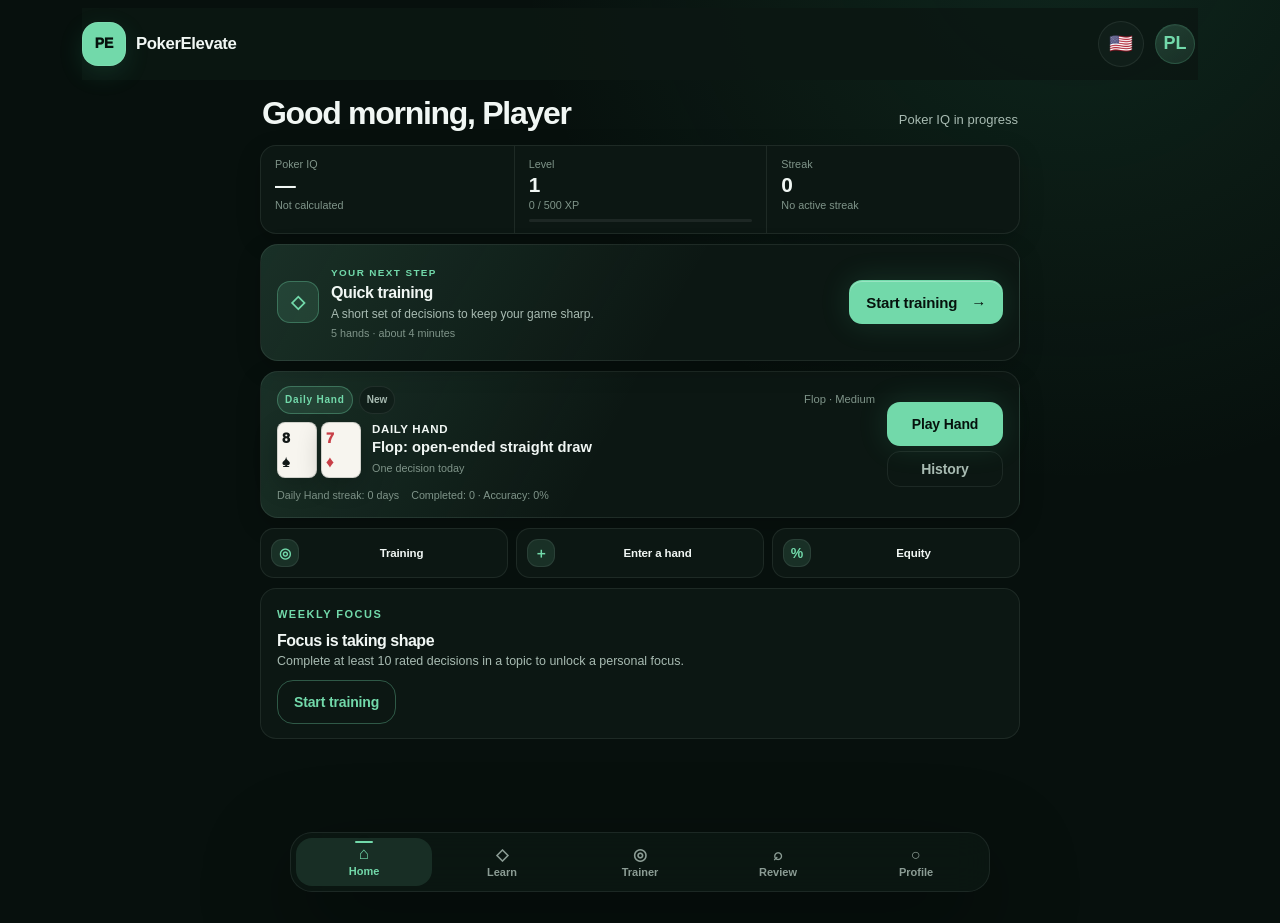
==== commit f8a59d5e: "Stage 13.4.1: fix iPhone localization and add header language switch" ====
--- a/index.html
+++ b/index.html
@@ -69,6 +69,13 @@
       <span class="brand-copy"><strong data-brand="wordmark">PokerElevate</strong><small data-brand="tagline">Тренировка и разбор решений</small></span>
     </button>
     <div class="top-header-actions">
+      <div id="headerLocaleControl" class="header-locale-control">
+        <button id="headerLocaleToggle" class="header-locale-toggle" type="button" aria-label="Change language. Current language: English" aria-haspopup="menu" aria-expanded="false" aria-controls="headerLocalePicker">🇺🇸</button>
+        <div id="headerLocalePicker" class="header-locale-picker" role="menu" aria-label="Choose language" hidden>
+          <button type="button" role="menuitemradio" data-locale-choice="en" aria-checked="true"><span data-i18n-ignore>USA</span><span aria-hidden="true">🇺🇸</span></button>
+          <button type="button" role="menuitemradio" data-locale-choice="ru" aria-checked="false"><span data-i18n-ignore>Russia</span><span aria-hidden="true">🇷🇺</span></button>
+        </div>
+      </div>
       <button id="homeProfileEntry" class="home-profile-entry home-header-profile" type="button" data-route="profile" aria-label="Открыть профиль">
         <span id="homeProfileAvatar" class="profile-avatar" aria-label="Аватар Player">PL</span>
         <span class="home-profile-copy">
@@ -1063,6 +1070,8 @@
 const C = window.PokerCore;
 const $ = (s, root = document) => root.querySelector(s);
 const $$ = (s, root = document) => [...root.querySelectorAll(s)];
+const i18nText = (key, values = {}, fallback = '') => window.PokerElevateI18n?.t?.(key, values, fallback) || fallback;
+const i18nCopy = value => window.PokerElevateI18n?.translateCopy?.(value) || value;
 const appMotion = PokerPilotMotion.createMotionSystem({ documentRef: document });
 const money = n => `${n < 0 ? '-$' : '$'}${Math.abs(Math.round(Number(n) || 0))}`;
 const signedMoney = n => `${n >= 0 ? '+' : ''}${money(n)}`;
@@ -2081,29 +2090,42 @@
 
 // ----- Coach report -----
 function renderCoachReport() {
-  const labels = { too_tight:'Слишком тайтовые фолды',too_loose:'Слишком широкие входы',passive:'Пассивные коллы/чеки',overplay:'Переигрывание рук',pot_odds:'Пот-оддсы',outs:'Подсчёт аутов',sizing:'Размеры ставок',position:'Позиция',range_reading:'Чтение диапазона' };
+  const labels = {
+    too_tight:i18nText('coach.topicTooTight'),
+    too_loose:i18nText('coach.topicTooLoose'),
+    passive:i18nText('coach.topicPassive'),
+    overplay:i18nText('coach.topicOverplay'),
+    pot_odds:i18nText('coach.topicPotOdds'),
+    outs:i18nText('coach.topicOuts'),
+    sizing:i18nText('coach.topicSizing'),
+    position:i18nText('coach.topicPosition'),
+    range_reading:i18nText('coach.topicRangeReading')
+  };
   const entries = Object.entries(progress.mistakes).sort((a,b)=>b[1]-a[1]);
   const top = entries[0];
   const accuracy = progress.maxPoints ? Math.round(progress.scorePoints/progress.maxPoints*100) : 0;
   const plans = {
-    too_tight: 'Перед фолдом посчитай минимальное эквити и перечисли естественные блефы. Не сравнивай руку только с натсами.',
-    too_loose: 'Сначала проверь позицию, доминацию и сколько игроков остаётся за спиной. Вложенные раньше деньги не оправдывают плохой колл.',
-    passive: 'Перед чеком назови минимум три худшие руки, которые готовы платить. Если они есть — ищи вэлью и подходящий размер.',
-    overplay: 'Спроси, какие худшие руки продолжат против рейза. Если ответ — почти никакие, чаще выбирай call или fold.',
-    pot_odds: 'Формула: цена колла / финальный банк после твоего колла. Затем сравни с эквити, а не с вероятностью одного конкретного аута.',
-    outs: 'Считай конкретные карты, убирай пересечения и отдельно помечай условные ауты, которые могут улучшить, но не гарантируют победу.',
-    sizing: 'Определи цель ставки: вэлью, защита или блеф. Размер выбирай по диапазону, текстуре доски и SPR.',
-    position: 'В позиции можно лучше реализовать эквити и контролировать размер банка; без позиции диапазон должен быть строже.',
-    range_reading: 'Строй диапазон от префлопа и сужай его после каждого действия. Тип игрока меняет частоту блефов и тонкого вэлью.'
+    too_tight:i18nText('coach.planTooTight'),
+    too_loose:i18nText('coach.planTooLoose'),
+    passive:i18nText('coach.planPassive'),
+    overplay:i18nText('coach.planOverplay'),
+    pot_odds:i18nText('coach.planPotOdds'),
+    outs:i18nText('coach.planOuts'),
+    sizing:i18nText('coach.planSizing'),
+    position:i18nText('coach.planPosition'),
+    range_reading:i18nText('coach.planRangeReading')
   };
-  const plan = top && top[1] ? plans[top[0]] : 'Сыграй не менее 10 решений, чтобы тренер построил персональный план.';
+  const plan = top && top[1] ? plans[top[0]] : i18nText('coach.planDefault');
   const coachSummary=$('#coachSummary');
-  coachSummary.innerHTML = `<div class="coach-summary-card"><h4>Общая точность: ${progress.maxPoints ? accuracy+'%' : '—'}</h4><p class="muted">${progress.decisions} решений, лучшая серия ${progress.bestStreak || 0}.</p></div><div class="coach-summary-card"><h4>${top && top[1] ? `Главное слабое место: ${labels[top[0]]}` : 'Данных пока мало'}</h4><p class="muted">${top && top[1] ? `Зафиксировано ${top[1]} ошибок. ${plan}` : plan}</p></div>${entries.filter(x=>x[1]>0).slice(0,5).map(([k,v])=>`<div class="score-row"><span>${labels[k]}</span><strong>${v}</strong></div>`).join('')}`;
+  const accuracyValue=progress.maxPoints ? `${accuracy}%` : '—';
+  coachSummary.innerHTML = `<div class="coach-summary-card"><h4>${i18nText('coach.overallAccuracy',{value:accuracyValue})}</h4><p class="muted">${i18nText('coach.decisionStreak',{count:progress.decisions,best:progress.bestStreak||0})}</p></div><div class="coach-summary-card"><h4>${top&&top[1]?i18nText('coach.mainWeakness',{topic:labels[top[0]]}):i18nText('coach.notEnoughData')}</h4><p class="muted">${top&&top[1]?i18nText('coach.errorsRecorded',{count:top[1],plan}):plan}</p></div>${entries.filter(x=>x[1]>0).slice(0,5).map(([k,v])=>`<div class="score-row"><span>${labels[k]}</span><strong>${v}</strong></div>`).join('')}`;
   const dqSummary=DecisionQualityStats.getSummary(progress.history);
   const dqCard=document.createElement('div');
   dqCard.className='coach-summary-card';
   const dqTitle=document.createElement('h4');
-  dqTitle.textContent=dqSummary.average===null?'Decision Quality: недостаточно данных':`Decision Quality: ${Math.round(dqSummary.average)}`;
+  dqTitle.textContent=dqSummary.average===null
+    ?i18nText('coach.dqUnavailable')
+    :i18nText('coach.dqScore',{score:Math.round(dqSummary.average)});
   const dqText=document.createElement('p');
   dqText.className='muted';
   const weakestStreet=Object.entries(dqSummary.byStreet||{}).sort((a,b)=>a[1].average-b[1].average)[0];
@@ -2116,10 +2138,22 @@
   const weakestQualityTag=Object.entries(qualityByMistake)
     .map(([key,scores])=>[key,scores.reduce((sum,value)=>sum+value,0)/scores.length,scores.length])
     .sort((a,b)=>a[1]-b[1])[0];
-  const trendText=dqSummary.trend.direction==='UP'?`Тренд последних решений +${dqSummary.trend.delta}.`:dqSummary.trend.direction==='DOWN'?`Тренд последних решений ${dqSummary.trend.delta}.`:dqSummary.trend.direction==='STABLE'?'Тренд последних решений стабилен.':'Для тренда пока мало данных.';
+  const trendText=dqSummary.trend.direction==='UP'
+    ?i18nText('coach.dqTrendUp',{delta:dqSummary.trend.delta})
+    :dqSummary.trend.direction==='DOWN'
+      ?i18nText('coach.dqTrendDown',{delta:dqSummary.trend.delta})
+      :dqSummary.trend.direction==='STABLE'
+        ?i18nText('coach.dqTrendStable')
+        :i18nText('coach.trendUnavailable');
+  const weakestStreetText=weakestStreet
+    ?i18nText('coach.weakestStreet',{street:weakestStreet[0].toUpperCase(),score:Math.round(weakestStreet[1].average)})
+    :'';
+  const weakestCategoryText=weakestQualityTag
+    ?i18nText('coach.lowestCategory',{category:labels[weakestQualityTag[0]]||weakestQualityTag[0],score:Math.round(weakestQualityTag[1])})
+    :'';
   dqText.textContent=dqSummary.ratedCount
-    ? `${dqSummary.ratedCount} оценённых решений${dqSummary.sampleStatus!=='ESTABLISHED'?' — выборка пока формируется':''}. ${trendText}${weakestStreet?` Самая слабая улица: ${weakestStreet[0].toUpperCase()} — ${Math.round(weakestStreet[1].average)}.`:''}${weakestQualityTag?` Низшая средняя по категории «${labels[weakestQualityTag[0]]||weakestQualityTag[0]}» — ${Math.round(weakestQualityTag[1])}.`:''} Это дополнительный сигнал; план слабых тем по-прежнему строится по фактическим ошибкам.`
-    :'Сыграйте решения с доступной рекомендацией тренера, чтобы сформировать дополнительный сигнал.';
+    ? `${i18nText('coach.ratedDecisions',{count:dqSummary.ratedCount,forming:dqSummary.sampleStatus!=='ESTABLISHED'?i18nText('coach.sampleForming'):''})} ${trendText}${weakestStreetText}${weakestCategoryText}${i18nText('coach.dqSignalNote')}`
+    :i18nText('coach.dqBuildSignal');
   dqCard.append(dqTitle,dqText);
   coachSummary.appendChild(dqCard);
   const pokerIqSummary=PokerIQStats.getSummary(progress.history);
@@ -2127,24 +2161,28 @@
   iqCard.className='coach-summary-card';
   const iqTitle=document.createElement('h4');
   iqTitle.textContent=pokerIqSummary.isRated
-    ? `Poker IQ: ${pokerIqSummary.score} · ${pokerIqSummary.rank.label}`
-    :'Poker IQ: не рассчитан';
+    ?i18nText('coach.iqScoreRank',{score:pokerIqSummary.score,rank:i18nCopy(pokerIqSummary.rank.label)})
+    :i18nText('coach.iqUnavailable');
   const iqText=document.createElement('p');
   iqText.className='muted';
   if(pokerIqSummary.sampleStatus==='NONE'){
-    iqText.textContent='Сыграйте хотя бы одно оцениваемое решение. Для сформированной оценки нужно минимум 30 решений.';
+    iqText.textContent=i18nText('coach.iqStart');
   }else if(pokerIqSummary.sampleStatus!=='ESTABLISHED'){
-    iqText.textContent=`Poker IQ формируется: оценено ${pokerIqSummary.ratedDecisions} из необходимых 30 решений. Не делайте сильных выводов по малой выборке.`;
+    iqText.textContent=i18nText('coach.iqForming',{current:pokerIqSummary.ratedDecisions});
   }else{
     const availableStreets=Object.entries(pokerIqSummary.breakdown||{}).filter(([,value])=>Number.isFinite(value)&&value!==null);
     const strongest=availableStreets.slice().sort((a,b)=>b[1]-a[1])[0];
     const weakest=availableStreets.slice().sort((a,b)=>a[1]-b[1])[0];
     const trend=pokerIqSummary.trend.direction==='UP'
-      ? `Тренд растёт на ${Math.abs(pokerIqSummary.trend.delta)} IQ.`
+      ?i18nText('coach.iqTrendUp',{delta:Math.abs(pokerIqSummary.trend.delta)})
       :pokerIqSummary.trend.direction==='DOWN'
-        ?`Тренд снижается на ${Math.abs(pokerIqSummary.trend.delta)} IQ.`
-        :pokerIqSummary.trend.direction==='STABLE'?'Тренд стабилен.':'Для тренда пока мало данных.';
-    iqText.textContent=`Оценка основана на ${pokerIqSummary.ratedDecisions} решениях. ${trend}${strongest?` Сильнейший срез: ${strongest[0].toUpperCase()} — ${strongest[1]}.`:''}${weakest?` Зона внимания: ${weakest[0].toUpperCase()} — ${weakest[1]}.`:''} Денежный результат раздач в Poker IQ не входит.`;
+        ?i18nText('coach.iqTrendDown',{delta:Math.abs(pokerIqSummary.trend.delta)})
+        :pokerIqSummary.trend.direction==='STABLE'
+          ?i18nText('coach.iqTrendStable')
+          :i18nText('coach.trendUnavailable');
+    const strongestText=strongest?i18nText('coach.iqStrongest',{street:strongest[0].toUpperCase(),score:strongest[1]}):'';
+    const weakestText=weakest?i18nText('coach.iqWeakest',{street:weakest[0].toUpperCase(),score:weakest[1]}):'';
+    iqText.textContent=i18nText('coach.iqEstablished',{count:pokerIqSummary.ratedDecisions,trend,strongest:strongestText,weakest:weakestText});
   }
   iqCard.append(iqTitle,iqText);
   coachSummary.appendChild(iqCard);
@@ -2936,6 +2974,12 @@
             ?'observing'
             :'waiting';
   }
+  const liveActions=$('#liveActions');
+  liveActions.dataset.liveStateLabel=phase==='paused'
+    ?i18nText('live.sessionPaused')
+    :phase==='completed'
+      ?i18nText('live.nextHandSoon')
+      :'';
   syncLivePresentationState(undefined,decision);
   const paused=phase==='paused';
   $$('#liveActions button').forEach(button=>button.disabled=paused);
--- a/src/styles/live-session.css
+++ b/src/styles/live-session.css
@@ -1391,20 +1391,12 @@
 
 .live-v2-action-dock[data-live-dock-state="paused"] #liveActions::before,
 .live-v2-action-dock[data-live-dock-state="completed"] #liveActions::before {
-  content: "Стол продолжает раздачу";
+  content: attr(data-live-state-label);
   display: grid;
   grid-column: 1 / -1;
   place-items: center;
   color: var(--text-secondary);
   font-size: 12px;
-}
-
-.live-v2-action-dock[data-live-dock-state="paused"] #liveActions::before {
-  content: "Сессия на паузе";
-}
-
-.live-v2-action-dock[data-live-dock-state="completed"] #liveActions::before {
-  content: "Следующая раздача скоро";
 }
 
 .live-v2-coach-trigger {
--- a/src/styles/home.css
+++ b/src/styles/home.css
@@ -3,6 +3,88 @@
   min-width: 0;
   align-items: center;
   justify-content: flex-end;
+  gap: var(--space-2);
+}
+
+.header-locale-control {
+  position: relative;
+  display: none;
+}
+
+.app-shell[data-active-route="home"] .header-locale-control {
+  display: block;
+}
+
+.app-shell:not([data-active-route="home"]) .header-locale-control {
+  display: none;
+}
+
+.header-locale-toggle {
+  width: 46px;
+  min-height: 46px;
+  display: grid;
+  place-items: center;
+  padding: 0;
+  border: 1px solid var(--border-subtle);
+  border-radius: var(--radius-pill);
+  background: var(--surface-interactive);
+  color: var(--text-primary);
+  font-size: 1.2rem;
+  line-height: 1;
+  cursor: pointer;
+}
+
+.header-locale-toggle:hover,
+.header-locale-toggle[aria-expanded="true"] {
+  border-color: var(--accent-border);
+  background: var(--interactive-hover);
+}
+
+.header-locale-toggle:active {
+  background: var(--interactive-active);
+  transform: scale(0.97);
+}
+
+.header-locale-picker {
+  position: absolute;
+  z-index: var(--z-toast);
+  top: calc(100% + var(--space-2));
+  right: 0;
+  width: 156px;
+  display: grid;
+  gap: var(--space-1);
+  padding: var(--space-2);
+  border: 1px solid var(--border-default);
+  border-radius: var(--radius-md);
+  background: var(--surface-overlay);
+  box-shadow: var(--shadow-md);
+}
+
+.header-locale-picker[hidden] {
+  display: none;
+}
+
+.header-locale-picker button {
+  min-height: 44px;
+  display: flex;
+  align-items: center;
+  justify-content: space-between;
+  gap: var(--space-3);
+  padding: var(--space-2) var(--space-3);
+  border: 1px solid transparent;
+  border-radius: var(--radius-sm);
+  background: transparent;
+  color: var(--text-primary);
+  font-weight: 700;
+  text-align: left;
+  cursor: pointer;
+}
+
+.header-locale-picker button:hover,
+.header-locale-picker button[aria-checked="true"] {
+  border-color: var(--accent-border);
+  background: var(--interactive-selected);
+  color: var(--accent);
 }
 
 .home-header-profile {
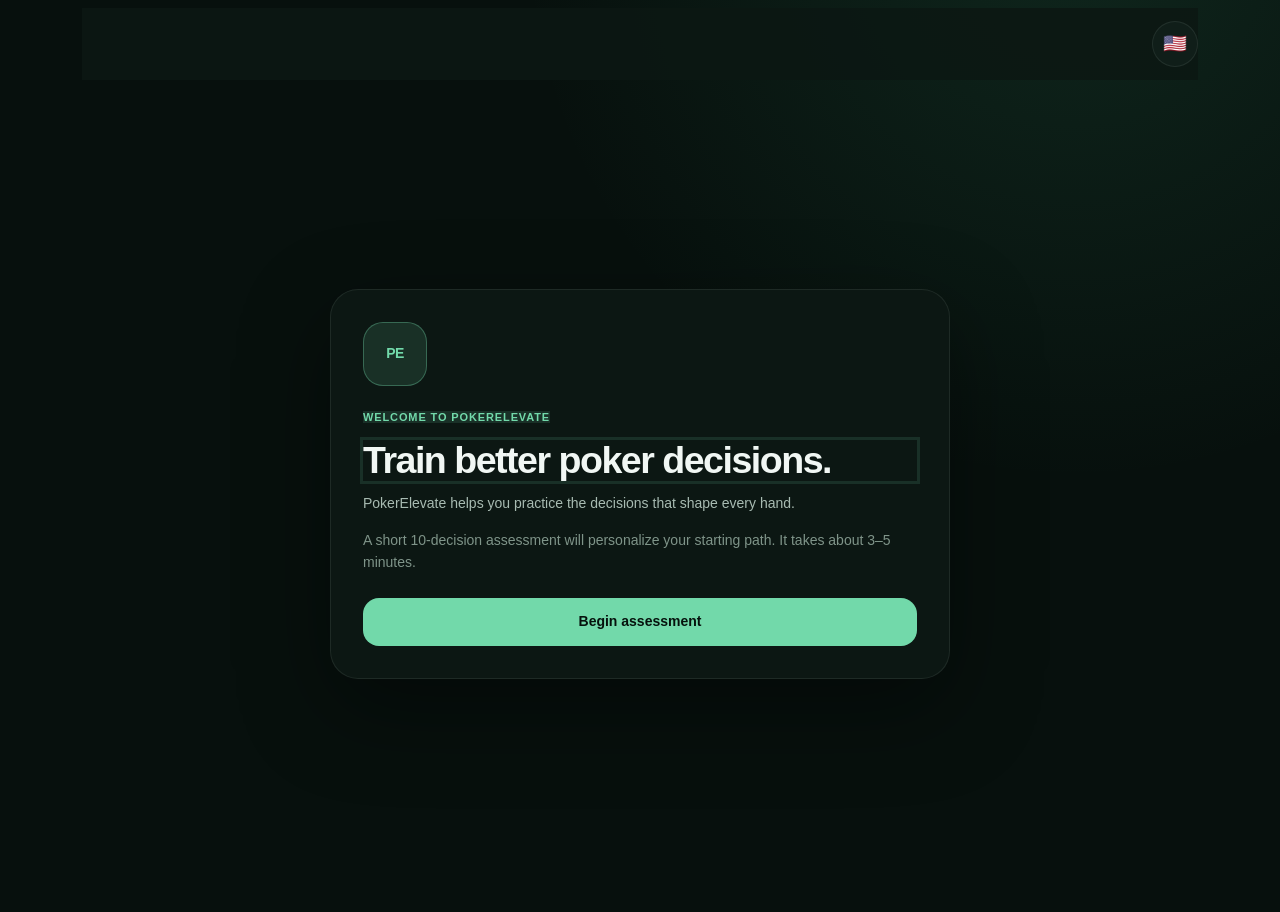
==== commit 9ccbdfdc: "Stage 13.5: add first-launch onboarding and skill assessment" ====
--- a/index.html
+++ b/index.html
@@ -41,6 +41,7 @@
 
   </style>
   <link rel="stylesheet" href="src/styles/app-shell.css">
+  <link rel="stylesheet" href="src/styles/onboarding.css">
   <link rel="stylesheet" href="src/styles/profile.css?v=13.2.3">
   <link rel="stylesheet" href="src/styles/motion.css">
   <link rel="stylesheet" href="src/styles/live-session.css">
@@ -96,6 +97,69 @@
   </header>
 
   <main>
+    <section id="screen-onboarding" class="screen onboarding-screen" aria-label="PokerElevate onboarding">
+      <div class="onboarding-shell">
+        <section id="onboardingWelcome" class="onboarding-step" aria-labelledby="onboardingWelcomeTitle">
+          <div class="onboarding-mark" aria-hidden="true">PE</div>
+          <span id="onboardingWelcomeEyebrow" class="eyebrow"></span>
+          <h1 id="onboardingWelcomeTitle"></h1>
+          <p id="onboardingWelcomeBody"></p>
+          <p id="onboardingWelcomeDetail" class="onboarding-detail"></p>
+          <button id="onboardingWelcomeStart" class="onboarding-primary" type="button"></button>
+        </section>
+
+        <section id="onboardingConsent" class="onboarding-step" aria-labelledby="onboardingConsentTitle" hidden>
+          <span id="onboardingConsentEyebrow" class="eyebrow"></span>
+          <h1 id="onboardingConsentTitle"></h1>
+          <p id="onboardingConsentBody" class="onboarding-consent-copy"></p>
+          <label class="onboarding-consent" for="onboardingConsentCheck">
+            <input id="onboardingConsentCheck" type="checkbox">
+            <span id="onboardingConsentLabel"></span>
+          </label>
+          <div class="onboarding-legal-actions" aria-label="Legal documents">
+            <button class="onboarding-legal-action" type="button" data-onboarding-legal="terms" aria-haspopup="dialog"></button>
+            <button class="onboarding-legal-action" type="button" data-onboarding-legal="privacy" aria-haspopup="dialog"></button>
+          </div>
+          <button id="onboardingConsentContinue" class="onboarding-primary" type="button" disabled></button>
+          <button id="onboardingConsentBack" class="onboarding-secondary" type="button"></button>
+        </section>
+
+        <section id="onboardingAssessment" class="onboarding-step" aria-labelledby="onboardingAssessmentPrompt" hidden>
+          <div class="onboarding-progress-head">
+            <span id="onboardingAssessmentEyebrow" class="eyebrow"></span>
+            <strong id="onboardingAssessmentProgress"></strong>
+          </div>
+          <div id="onboardingAssessmentTrack" class="onboarding-progress-track" role="progressbar" aria-valuemin="1" aria-valuemax="10" aria-valuenow="1"><span></span></div>
+          <div class="onboarding-hand-meta">
+            <div id="onboardingPositionMeta"><small id="onboardingPositionLabel"></small><strong id="onboardingPositionValue"></strong></div>
+            <div id="onboardingPotMeta"><small id="onboardingPotLabel"></small><strong id="onboardingPotValue"></strong></div>
+            <div id="onboardingCallMeta"><small id="onboardingCallLabel"></small><strong id="onboardingCallValue"></strong></div>
+            <div id="onboardingStackMeta"><small id="onboardingStackLabel"></small><strong id="onboardingStackValue"></strong></div>
+          </div>
+          <div id="onboardingHeroCards" class="onboarding-cards" aria-label="Hero cards"></div>
+          <div id="onboardingBoardCards" class="onboarding-cards onboarding-board" aria-label="Board cards" hidden></div>
+          <p id="onboardingAssessmentContext" class="onboarding-context"></p>
+          <h1 id="onboardingAssessmentPrompt" class="onboarding-question"></h1>
+          <div id="onboardingActions" class="onboarding-actions" role="group" aria-label="Decision choices"></div>
+        </section>
+
+        <section id="onboardingResult" class="onboarding-step" aria-labelledby="onboardingResultTitle" hidden>
+          <span id="onboardingResultEyebrow" class="eyebrow"></span>
+          <h1 id="onboardingResultTitle"></h1>
+          <strong id="onboardingResultBand" class="onboarding-result-band"></strong>
+          <div class="onboarding-result-iq">
+            <small id="onboardingResultIqLabel"></small>
+            <strong id="onboardingResultIq"></strong>
+          </div>
+          <div class="onboarding-result-grid">
+            <div><small id="onboardingStrengthsLabel"></small><strong id="onboardingStrengths"></strong></div>
+            <div><small id="onboardingFocusLabel"></small><strong id="onboardingFocus"></strong></div>
+          </div>
+          <button id="onboardingResultStart" class="onboarding-primary" type="button"></button>
+        </section>
+      </div>
+    </section>
+
     <section id="screen-home" class="screen active dashboard-screen" data-smoke="dashboard-ready">
       <div class="home-dashboard home-dashboard-pro">
         <header class="home-welcome">
@@ -657,19 +721,6 @@
         </section>
 
         <section id="profileAppearance" class="profile-appearance" aria-labelledby="profileAppearanceTitle">
-          <section id="profileLanguage" class="profile-language-setting" aria-labelledby="profileLanguageTitle">
-            <header class="profile-appearance-header">
-              <div>
-                <span class="tag">Interface</span>
-                <h2 id="profileLanguageTitle">Language</h2>
-                <p>Choose the language used throughout PokerElevate.</p>
-              </div>
-            </header>
-            <div class="theme-picker" role="group" aria-label="Language">
-              <button class="theme-option is-selected" type="button" data-locale-choice="en" aria-pressed="true"><span class="theme-preview" aria-hidden="true">EN</span><span class="theme-option-copy"><strong>English</strong><small>United States</small></span></button>
-              <button class="theme-option" type="button" data-locale-choice="ru" aria-pressed="false"><span class="theme-preview" aria-hidden="true">RU</span><span class="theme-option-copy"><strong>Русский</strong><small>Россия</small></span></button>
-            </div>
-          </section>
           <header class="profile-appearance-header">
             <div>
               <span class="tag">Интерфейс</span>
@@ -1029,6 +1080,7 @@
 <script src="src/profile/profile-store.js"></script>
 <script src="src/profile/profile-statistics.js"></script>
 <script src="src/progress/progress-system.js"></script>
+<script src="src/onboarding/onboarding-system.js"></script>
 <script src="src/progress/weakness-model.js"></script>
 <script src="src/training/focus-session.js"></script>
 <script src="src/training/trainer-explanation-engine.js"></script>
@@ -1054,6 +1106,7 @@
 <script src="src/ui/motion-system.js"></script>
 <script src="src/ui/dashboard.js"></script>
 <script src="src/ui/poker-card.js"></script>
+<script src="src/ui/onboarding.js"></script>
 <script src="src/ui/daily-challenge.js"></script>
 <script src="src/ui/daily-challenge-history.js"></script>
 <script src="src/live/live-ux-controller.js"></script>
@@ -1072,6 +1125,7 @@
 const $$ = (s, root = document) => [...root.querySelectorAll(s)];
 const i18nText = (key, values = {}, fallback = '') => window.PokerElevateI18n?.t?.(key, values, fallback) || fallback;
 const i18nCopy = value => window.PokerElevateI18n?.translateCopy?.(value) || value;
+const i18nHandRank = evaluation => window.PokerElevateI18n?.handRankLabel?.(evaluation, C.handName(evaluation)) || C.handName(evaluation);
 const appMotion = PokerPilotMotion.createMotionSystem({ documentRef: document });
 const money = n => `${n < 0 ? '-$' : '$'}${Math.abs(Math.round(Number(n) || 0))}`;
 const signedMoney = n => `${n >= 0 ? '+' : ''}${money(n)}`;
@@ -1098,6 +1152,10 @@
 ProgressSystem.load({
   legacyProfile: ProfileStore.getProfile(),
   legacyProgress: progress
+});
+const onboardingSystem = PokerElevateOnboarding.create({
+  profileStore: ProfileStore,
+  progressSystem: ProgressSystem
 });
 let studyIndex = 0;
 let currentStudy = null;
@@ -1156,6 +1214,16 @@
 let appLiveFeedback = LiveFeedback.create({ feedback: appFeedback });
 let appInteractionFeedback = InteractionFeedback.create({ documentRef: document, sound: appSound });
 let learningSound = appSound;
+const onboardingUi = PokerElevateOnboardingUI.create({
+  onboarding: onboardingSystem,
+  i18n: window.PokerElevateI18n,
+  cardRenderer: PokerCardUI,
+  feedback: UIFeedback,
+  onComplete: () => {
+    renderProgress();
+    route('home');
+  }
+});
 let profileUi = PokerPilotProfileUI.create({
   store: ProfileStore,
   getStatistics: () => ProfileStatistics.fromProgress(progress),
@@ -1288,6 +1356,7 @@
     course: window.POKERPILOT_COURSE,
     courseProgress: CourseProgress,
     profile: ProfileStore.getProfile(),
+    assessmentResult: ProfileStore.getOnboarding().result,
     pokerIQ,
     statistics,
     now: new Date()
@@ -1464,6 +1533,7 @@
 
 function route(name, options = {}) {
   name = PokerPilotNavigation.resolveRoute(name);
+  if (onboardingUi.shouldStart() && name !== 'onboarding') name = 'onboarding';
   if(name!=='live')closeLiveSheets();
   if (
     focusSessionController.getSnapshot()
@@ -1481,6 +1551,7 @@
   $('.app-shell').dataset.activeRoute = name;
   syncLivePresentationState(name);
   PokerPilotNavigation.setActive($('#primaryNavigation'), name);
+  if (name === 'onboarding') onboardingUi.open();
   if (name === 'home') renderProgress();
   if (name === 'daily') dailyChallengeUi.open();
   if (name === 'daily-history') dailyChallengeHistoryUi.openHistory();
@@ -2660,8 +2731,8 @@
       if(!entry)return;
       entry.player.reachedShowdown=true;
       entry.player.showCards=PokerPilotLiveFlow.canRevealHoleCards({folded:entry.player.folded,reachedShowdown:true});
-      entry.player.showdownLabel=C.handName(entry.evaluation);
-      recordLiveAction(entry.player,'SHOWDOWN',{text:`${entry.player.name} показывает ${entry.player.showdownLabel}.`,street:'showdown'});
+      entry.player.showdownLabel=i18nHandRank(entry.evaluation);
+      recordLiveAction(entry.player,'SHOWDOWN',{text:i18nText('live.showdown',{player:entry.player.name,hand:entry.player.showdownLabel}),street:'showdown'});
       appLiveFeedback.showdown(entry.player.id);
       renderLive();
     },
@@ -2690,7 +2761,7 @@
 function aiActsAfterHeroCheck(){const v=session.players[session.villain],type=TYPES[v.type],sig=handSignal(v.cards,session.board),draw=C.analyzeOuts(v.cards,session.board);if(Math.random()<C.clamp(type.aggression*.32+sig*.52+(draw.strongOuts?.12:0)+type.bluff*.12,.05,.88)){const size=Math.min(v.stack,Math.max(3,Math.round(session.pot*sample([.4,.55,.7])))),allIn=size>=v.stack;const paid=commitTo(v,size);session.currentBet=size;session.toCall=size;return {action:recordLiveAction(v,allIn?'ALL_IN':'BET',{amount:paid,text:allIn?`${v.name} all-in ${money(size)}`:`${v.name} bet ${money(size)}`,legacyAction:allIn?'all-in':`bet ${money(size)}`}),after:()=>{session.awaiting='hero-postflop';showHeroActions();}};}return {action:recordLiveAction(v,'CHECK',{text:`${v.name} check`,legacyAction:'check'}),after:advanceStreet};}
 function lineRangeFor(type,line){const t=type||'reg';if(line==='raise')return t==='wild'?'55+,A8s+,KTs+,QTs+,JTs,T9s,AJo+,KQo':'99+,AQs+,AKo';if(line==='bet'){if(t==='nit')return '22+,AJs+,KQs,AQo+';if(t==='wild')return '22+,A2s+,K7s+,Q8s+,J8s+,T8s+,97s+,86s+,A8o+,KTo+,QTo+,JTo';return '22+,A8s+,KTs+,QTs+,JTs,T9s,AJo+,KQo';}return '22+,A2s+,K9s+,QTs+,JTs,T9s,98s,AJo,KQo';}
 function currentLiveMath(trials=2200){const hero=session.players[0];if(session.street==='preflop')return {preflop:true,power:preflopPower(hero.cards),position:positionsFor(session.n,session.button)[0]};const v=session.players[session.villain],line=v?.lastAction?.includes('raise')?'raise':v?.lastAction?.includes('bet')?'bet':'call',range=lineRangeFor(v?.type,line),equity=C.equityVsRange({hero:hero.cards,board:session.board,range,trials}),outs=C.analyzeOuts(hero.cards,session.board),required=session.toCall?session.toCall/(session.pot+session.toCall):0;return {preflop:false,equity,outs,required,range,villain:v};}
-function liveMathHTML(m){if(m.preflop)return `<div class="math-grid"><div class="math-cell"><small>Сила руки</small><strong>${Math.round(m.power)}/100</strong></div><div class="math-cell"><small>Позиция</small><strong>${m.position}</strong></div></div><p class="muted">Префлоп-рекомендация строится по позиции, действиям до тебя и базовым live-диапазонам $1/$3.</p>`;const groups=m.outs.groups.map(g=>`<span class="out-pill ${g.quality==='conditional'?'conditional':''}">${g.label}: ${g.outs}</span>`).join('');const method=m.equity.exact?'точный перебор':`${m.equity.samples.toLocaleString((typeof window !== 'undefined' && window.PokerElevateI18n?.getLocaleTag?.()) || 'en-US')} сим.`;return `<div class="math-grid"><div class="math-cell"><small>Эквити против диапазона</small><strong>${pct(m.equity.equity)}</strong></div><div class="math-cell"><small>Нужно для колла</small><strong>${session.toCall?pct(m.required):'—'}</strong></div><div class="math-cell"><small>Победа / ничья / проигрыш</small><strong>${pct(m.equity.win)} / ${pct(m.equity.tie)} / ${pct(m.equity.lose)}</strong></div><div class="math-cell"><small>Метод</small><strong>${method}</strong></div><div class="math-cell"><small>Сильные / условные ауты</small><strong>${m.outs.strongOuts||0} / ${m.outs.conditionalOuts||0}</strong></div><div class="math-cell"><small>Сильный аут: следующая карта</small><strong>${m.outs.strongOuts?pct(m.outs.strongNextCard):'—'}</strong></div>${session.board.length===3?`<div class="math-cell"><small>Сильный аут к риверу</small><strong>${m.outs.strongOuts?pct(m.outs.strongByRiver):'—'}</strong></div>`:''}</div>${groups?`<div class="outs-list">${groups}</div>`:''}<p class="muted">Диапазон модели: ${m.range}. Ауты показывают улучшение, а эквити — реальную долю банка против диапазона. Live-рекомендация является учебной exploit-моделью, а не GTO-солвером.</p>`;}
+function liveMathHTML(m){if(m.preflop)return `<div class="math-grid"><div class="math-cell"><small>${i18nText('handReview.handStrength')}</small><strong>${Math.round(m.power)}/100</strong></div><div class="math-cell"><small>${i18nText('handReview.position')}</small><strong>${m.position}</strong></div></div><p class="muted">${i18nText('handReview.preflopRecommendation')}</p>`;const groups=m.outs.groups.map(g=>`<span class="out-pill ${g.quality==='conditional'?'conditional':''}">${g.label}: ${g.outs}</span>`).join('');const method=m.equity.exact?'точный перебор':`${m.equity.samples.toLocaleString((typeof window !== 'undefined' && window.PokerElevateI18n?.getLocaleTag?.()) || 'en-US')} сим.`;return `<div class="math-grid"><div class="math-cell"><small>Эквити против диапазона</small><strong>${pct(m.equity.equity)}</strong></div><div class="math-cell"><small>Нужно для колла</small><strong>${session.toCall?pct(m.required):'—'}</strong></div><div class="math-cell"><small>Победа / ничья / проигрыш</small><strong>${pct(m.equity.win)} / ${pct(m.equity.tie)} / ${pct(m.equity.lose)}</strong></div><div class="math-cell"><small>Метод</small><strong>${method}</strong></div><div class="math-cell"><small>Сильные / условные ауты</small><strong>${m.outs.strongOuts||0} / ${m.outs.conditionalOuts||0}</strong></div><div class="math-cell"><small>Сильный аут: следующая карта</small><strong>${m.outs.strongOuts?pct(m.outs.strongNextCard):'—'}</strong></div>${session.board.length===3?`<div class="math-cell"><small>Сильный аут к риверу</small><strong>${m.outs.strongOuts?pct(m.outs.strongByRiver):'—'}</strong></div>`:''}</div>${groups?`<div class="outs-list">${groups}</div>`:''}<p class="muted">Диапазон модели: ${m.range}. Ауты показывают улучшение, а эквити — реальную долю банка против диапазона. Live-рекомендация является учебной exploit-моделью, а не GTO-солвером.</p>`;}
 function evaluateLiveAction(action,amount=0){
   const hero=session.players[0];
   if(session.street==='preflop'){
@@ -2699,14 +2770,28 @@
     if(session.currentBet<=3){
       const range=limpers?(ISO_RANGES[pos]||OPEN_RANGES[pos]||OPEN_RANGES.CO):(OPEN_RANGES[pos]||OPEN_RANGES.CO);
       const inR=classInRange(hero.cards,range);
-      rec={best:inR?'raise':'fold',confidence:inR?'средняя':'средняя',why:inR?`${C.handClass(hero.cards)} входит в учебный диапазон ${limpers?'изоляции':'открытия'} из ${pos}.`:`${C.handClass(hero.cards)} обычно слишком слаба из ${pos} в базовой 9-max live-модели.`};
-      if(pos==='BB'&&session.toCall===0)rec={best:'check',confidence:'высокая',why:'На BB можно бесплатно увидеть флоп.'};
+      rec={
+        best:inR?'raise':'fold',
+        confidence:'средняя',
+        why:inR
+          ?i18nText(limpers?'live.reason.isolationRange':'live.reason.openingRange',{hand:C.handClass(hero.cards),position:pos})
+          :i18nText('live.reason.weakNineMax',{hand:C.handClass(hero.cards),position:pos})
+      };
+      if(pos==='BB'&&session.toCall===0)rec={best:'check',confidence:'высокая',why:i18nText('live.reason.bbFreeFlop')};
     }else{
       const opener=session.players.find((p,i)=>i!==0&&!p.folded&&p.lastAction?.includes('raise'));
       const openerPos=positionsFor(session.n,session.button)[opener?.id];
       const chart=['UTG','UTG+1','MP'].includes(openerPos)?DEFEND_VS_EARLY:DEFEND_VS_LATE;
       const raise=classInRange(hero.cards,chart.raise),call=classInRange(hero.cards,chart.call);
-      rec={best:raise?'raise':call?'call':'fold',confidence:raise||!call?'средняя':'низкая',why:raise?'Рука входит в базовый 3-бет диапазон.':call?'Рука достаточно сильна для продолжения, но точная линия зависит от позиции и типа соперника.':'Рука не входит в базовый диапазон продолжения.'};
+      rec={
+        best:raise?'raise':call?'call':'fold',
+        confidence:raise||!call?'средняя':'низкая',
+        why:raise
+          ?i18nText('live.reason.threeBetRange')
+          :call
+            ?i18nText('live.reason.conditionalContinue')
+            :i18nText('live.reason.outsideContinue')
+      };
     }
     let grade=action===rec.best?'best':'mistake';
     if(rec.best==='raise'&&action==='call')grade='acceptable';
@@ -2725,7 +2810,15 @@
     if(best==='raise'&&action==='call')grade='good';
     if(best==='call'&&action==='raise'&&m.equity.equity>=m.required+.10)grade='good';
     if(confidence==='низкая'&&((best==='call'&&action==='fold')||(best==='fold'&&action==='call')))grade='acceptable';
-    return {grade,best,confidence,math:m,why:`Эквити ${pct(m.equity.equity)}, минимально нужно ${pct(m.required)}. Запас: ${(edge*100).toFixed(1)} п.п. ${draw.strongOuts?`Сильных аутов: ${draw.strongOuts}; условных: ${draw.conditionalOuts}.`:''}`};
+    const outsReason=draw.strongOuts
+      ?i18nText('live.reason.outs',{strong:draw.strongOuts,conditional:draw.conditionalOuts})
+      :'';
+    return {grade,best,confidence,math:m,why:i18nText('live.reason.equityCall',{
+      equity:pct(m.equity.equity),
+      required:pct(m.required),
+      edge:(edge*100).toFixed(1),
+      outs:outsReason
+    })};
   }
 
   let best='check';
@@ -2734,7 +2827,12 @@
   if(best==='bet'&&action==='check'&&(m.equity.equity<.67||cat===1))grade='acceptable';
   if(best==='check'&&action==='bet'&&(m.equity.equity>=.45||draw.strongOuts>=4))grade='acceptable';
   const noBetConfidence=(m.equity.equity>=.67||m.equity.equity<=.38||cat>=3)?'средняя':'низкая';
-  return {grade,best,confidence:noBetConfidence,math:m,why:`Готовая комбинация: ${C.handName(C.best7([...hero.cards,...session.board]))}. Эквити против модели диапазона: ${pct(m.equity.equity)}. ${draw.strongOuts?`Сильных аутов: ${draw.strongOuts}.`:''}`};
+  const outsReason=draw.strongOuts?i18nText('live.reason.strongOuts',{count:draw.strongOuts}):'';
+  return {grade,best,confidence:noBetConfidence,math:m,why:i18nText('live.reason.madeHand',{
+    hand:i18nCopy(C.handName(C.best7([...hero.cards,...session.board]))),
+    equity:pct(m.equity.equity),
+    outs:outsReason
+  })};
 }
 function createLiveSeatElement(playerId){
   const el=document.createElement('div');
@@ -3002,7 +3100,10 @@
   if(!summary)return;
   summary.className=`live-result-summary ${GRADE[evaluation.grade].cls}`;
   $('[data-live-result-grade]',summary).textContent=`${GRADE[evaluation.grade].label}.`;
-  $('[data-live-result-copy]',summary).textContent=`Модель предпочитает ${actionLabel(evaluation.best)} · уверенность ${evaluation.confidence||'средняя'}.`;
+  $('[data-live-result-copy]',summary).textContent=i18nText('live.modelPrefersSummary',{
+    action:i18nCopy(actionLabel(evaluation.best)),
+    confidence:i18nCopy(evaluation.confidence||'средняя')
+  });
 }
 function showLiveMath(precomputed=null,{openLearning=true}={}){
   const box=$('#mathBox'),panel=$('#liveLearningPanel');
@@ -3073,7 +3174,7 @@
   if(!session.awaiting?.startsWith('hero'))return;
   const box=$('#liveHintBox');
   box.classList.remove('hidden');
-  if(session.street==='preflop')box.innerHTML='Тренер: сначала назови позицию, действие до тебя и категорию руки. Не принимай решение только по красивым картам.';
+  if(session.street==='preflop')box.innerHTML=i18nText('live.coachPreflopGuidance');
   else{
     const out=C.analyzeOuts(session.players[0].cards,session.board);
     box.innerHTML=`Тренер: сравни диапазон соперника, цену колла и реализацию эквити.${out.rawOuts?` У тебя до ${out.rawOuts} сырых аутов, из них ${out.conditionalOuts} условных.`:''}`;
@@ -3202,7 +3303,10 @@
   showLiveResultSummary(evaluation);
   const feedback=$('#liveFeedback');
   feedback.className=`feedback ${GRADE[evaluation.grade].cls}${liveExplanationModel ? ' trainer-feedback-superseded' : ''}`;
-  feedback.innerHTML=`<strong>${GRADE[evaluation.grade].label}.</strong><br>${evaluation.why}<br><span class="muted">Модель предпочитает: ${actionLabel(evaluation.best)}. Уверенность: ${evaluation.confidence || 'средняя'}. Это учебная exploit-оценка, не ответ солвера.</span>`;
+  feedback.innerHTML=`<strong>${GRADE[evaluation.grade].label}.</strong><br>${i18nCopy(evaluation.why)}<br><span class="muted">${i18nText('live.modelPrefersDetail',{
+    action:i18nCopy(actionLabel(evaluation.best)),
+    confidence:i18nCopy(evaluation.confidence||'средняя')
+  })}</span>`;
   showLiveMath(evaluation.math||null,{openLearning:false});
   if(action==='fold'){
     closeLiveBetSizer();
@@ -3313,8 +3417,12 @@
 function awardPot(winnerId,message){
   const winner=session.players[winnerId],potSize=session.pot;
   session.players.forEach(player=>{player.showCards=false;player.reachedShowdown=false;player.winner=false;});
-  const winnerText=winnerId===0?'Ты выигрываешь':winner?`Банк забирает ${winner.name}`:'Банк присуждён';
-  const summary=`${message} ${winnerText}: ${money(potSize)}.`;
+  const winnerText=winnerId===0
+    ?i18nText('live.youWin')
+    :winner
+      ?i18nText('live.playerTakesPot',{player:winner.name})
+      :i18nText('live.potAwarded');
+  const summary=i18nText('live.potAwardSummary',{reason:i18nCopy(message),winner:winnerText,amount:money(potSize)});
   presentationQueue.playShowdown({
     token:session.handToken,
     playerIds:[],
@@ -3350,8 +3458,8 @@
       const player=session.players[playerId],evaluation=evaluations.get(playerId);
       player.reachedShowdown=true;
       player.showCards=playerId!==0&&PokerPilotLiveFlow.canRevealHoleCards({folded:player.folded,reachedShowdown:true});
-      player.showdownLabel=C.handName(evaluation);
-      recordLiveAction(player,'SHOWDOWN',{text:`${player.name} показывает ${player.showdownLabel}.`,street:'showdown'});
+      player.showdownLabel=i18nHandRank(evaluation);
+      recordLiveAction(player,'SHOWDOWN',{text:i18nText('live.showdown',{player:player.name,hand:player.showdownLabel}),street:'showdown'});
       appLiveFeedback.showdown(player.id);
       renderLive();
     },
@@ -3925,7 +4033,7 @@
   renderProgress();
   window.PokerElevateI18n.translateDocument();
 });
-route('home');
+route(onboardingUi.shouldStart() ? 'onboarding' : 'home');
 requestAnimationFrame(updateBrowserSmokeState);
 window.addEventListener('resize', updateBrowserSmokeState, { passive: true });
 window.addEventListener('pagehide', () => appMotion.settleAll(), { passive: true });
--- a/src/styles/onboarding.css
+++ b/src/styles/onboarding.css
@@ -0,0 +1,370 @@
+.app-shell[data-active-route="onboarding"] {
+  min-height: 100dvh;
+  padding-bottom: calc(var(--space-6) + env(safe-area-inset-bottom, 0px));
+}
+
+.app-shell[data-active-route="onboarding"] .top-navigation {
+  min-height: 52px;
+  margin-bottom: 0;
+  justify-content: flex-end;
+}
+
+.app-shell[data-active-route="onboarding"] .brand,
+.app-shell[data-active-route="onboarding"] #homeProfileEntry,
+.app-shell[data-active-route="onboarding"] .top-navigation-actions,
+.app-shell[data-active-route="onboarding"] #liveBackControl,
+.app-shell[data-active-route="onboarding"] #primaryNavigation {
+  display: none;
+}
+
+.app-shell[data-active-route="onboarding"] .top-header-actions {
+  margin-left: auto;
+}
+
+.app-shell[data-active-route="onboarding"] #headerLocaleControl {
+  display: block;
+}
+
+#screen-onboarding {
+  width: 100%;
+  max-width: 100%;
+}
+
+.onboarding-shell {
+  width: min(100%, 620px);
+  min-height: calc(100dvh - env(safe-area-inset-top, 0px) - env(safe-area-inset-bottom, 0px) - 92px);
+  margin-inline: auto;
+  display: grid;
+  align-items: center;
+  padding-block: var(--space-4);
+}
+
+.onboarding-step {
+  min-width: 0;
+  padding: clamp(var(--space-5), 5vw, var(--space-8));
+  border: 1px solid var(--material-border);
+  border-radius: var(--radius-xl);
+  background:
+    linear-gradient(145deg, var(--material-highlight), transparent 42%),
+    var(--surface-primary);
+  box-shadow: var(--elevation-overlay);
+  backdrop-filter: blur(var(--material-blur)) saturate(var(--material-saturation));
+  -webkit-backdrop-filter: blur(var(--material-blur)) saturate(var(--material-saturation));
+}
+
+.onboarding-step h1 {
+  margin: var(--space-3) 0;
+  color: var(--text-primary);
+  font-size: clamp(1.8rem, 7vw, 2.6rem);
+  line-height: 1.06;
+  letter-spacing: -0.04em;
+}
+
+.onboarding-step p {
+  margin: 0;
+  color: var(--text-secondary);
+  line-height: 1.55;
+}
+
+.onboarding-mark {
+  width: 64px;
+  height: 64px;
+  margin-bottom: var(--space-5);
+  display: grid;
+  place-items: center;
+  border: 1px solid var(--accent-border);
+  border-radius: 20px;
+  background: var(--accent-soft);
+  color: var(--accent);
+  font-weight: 900;
+  letter-spacing: -0.04em;
+}
+
+.onboarding-detail {
+  margin-top: var(--space-4) !important;
+  color: var(--text-tertiary) !important;
+  font-size: var(--font-size-sm);
+}
+
+.onboarding-primary,
+.onboarding-secondary,
+.onboarding-action {
+  min-height: 48px;
+  border-radius: var(--radius-md);
+  font-weight: 800;
+  cursor: pointer;
+}
+
+.onboarding-primary {
+  width: 100%;
+  margin-top: var(--space-6);
+  border: 1px solid var(--accent-border);
+  background: var(--accent);
+  color: var(--accent-contrast, var(--text-on-accent));
+}
+
+.onboarding-primary:disabled {
+  border-color: var(--border-subtle);
+  background: var(--interactive-disabled);
+  color: var(--text-disabled);
+  cursor: not-allowed;
+}
+
+.onboarding-secondary {
+  width: 100%;
+  margin-top: var(--space-2);
+  border: 1px solid var(--border-subtle);
+  background: var(--interactive-surface);
+  color: var(--text-secondary);
+}
+
+.onboarding-primary:focus-visible,
+.onboarding-secondary:focus-visible,
+.onboarding-action:focus-visible,
+.onboarding-legal-action:focus-visible,
+.onboarding-consent:focus-within {
+  outline: none;
+  box-shadow: var(--shadow-focus);
+}
+
+.onboarding-consent-copy {
+  margin-top: var(--space-4) !important;
+  color: var(--text-primary) !important;
+  font-size: var(--font-size-sm);
+}
+
+.onboarding-consent {
+  margin-top: var(--space-5);
+  display: grid;
+  grid-template-columns: auto minmax(0, 1fr);
+  gap: var(--space-3);
+  padding: var(--space-4);
+  border: 1px solid var(--border-subtle);
+  border-radius: var(--radius-md);
+  background: var(--surface-muted);
+  color: var(--text-primary);
+  cursor: pointer;
+}
+
+.onboarding-consent input {
+  width: 22px;
+  height: 22px;
+  margin: 1px 0 0;
+  accent-color: var(--accent);
+}
+
+.onboarding-legal-actions {
+  display: flex;
+  flex-wrap: wrap;
+  gap: var(--space-3);
+  margin-top: var(--space-3);
+}
+
+.onboarding-legal-action {
+  min-height: 44px;
+  padding: 0;
+  border: 0;
+  background: transparent;
+  color: var(--accent);
+  text-decoration: underline;
+  text-underline-offset: 3px;
+}
+
+.onboarding-progress-head {
+  display: flex;
+  align-items: center;
+  justify-content: space-between;
+  gap: var(--space-3);
+}
+
+.onboarding-progress-track {
+  height: 5px;
+  margin: var(--space-3) 0 var(--space-5);
+  overflow: hidden;
+  border-radius: var(--radius-pill);
+  background: var(--surface-muted);
+}
+
+.onboarding-progress-track > span {
+  display: block;
+  width: var(--onboarding-progress, 10%);
+  height: 100%;
+  border-radius: inherit;
+  background: var(--accent);
+  transition: width var(--motion-duration-medium) var(--motion-ease-standard);
+}
+
+.onboarding-hand-meta {
+  display: grid;
+  grid-template-columns: repeat(4, minmax(0, 1fr));
+  gap: var(--space-2);
+}
+
+.onboarding-hand-meta > div {
+  min-width: 0;
+  padding: var(--space-2);
+  border: 1px solid var(--border-subtle);
+  border-radius: var(--radius-sm);
+  background: var(--surface-muted);
+}
+
+.onboarding-hand-meta small,
+.onboarding-hand-meta strong {
+  display: block;
+}
+
+.onboarding-hand-meta small {
+  color: var(--text-tertiary);
+  font-size: 0.66rem;
+}
+
+.onboarding-hand-meta strong {
+  overflow-wrap: anywhere;
+  color: var(--text-primary);
+  font-size: var(--font-size-sm);
+}
+
+.onboarding-cards {
+  margin: var(--space-5) 0 var(--space-4);
+  display: flex;
+  flex-wrap: wrap;
+  justify-content: center;
+  gap: var(--space-2);
+}
+
+.onboarding-board {
+  margin-top: calc(var(--space-3) * -1);
+}
+
+.onboarding-context {
+  min-height: 3.1em;
+  text-align: center;
+}
+
+.onboarding-question {
+  margin: var(--space-5) 0 var(--space-3);
+  text-align: center;
+  font-size: var(--font-size-xl);
+}
+
+.onboarding-actions {
+  display: grid;
+  grid-template-columns: repeat(3, minmax(0, 1fr));
+  gap: var(--space-2);
+}
+
+.onboarding-action {
+  min-width: 0;
+  padding-inline: var(--space-2);
+  border: 1px solid var(--border-strong);
+  background: var(--interactive-surface);
+  color: var(--text-primary);
+}
+
+.onboarding-action:active {
+  border-color: var(--accent-border);
+  background: var(--interactive-active);
+}
+
+.onboarding-result-band {
+  display: inline-flex;
+  margin-top: var(--space-4);
+  padding: var(--space-2) var(--space-3);
+  border: 1px solid var(--accent-border);
+  border-radius: var(--radius-pill);
+  background: var(--accent-soft);
+  color: var(--accent);
+  font-weight: 850;
+}
+
+.onboarding-result-iq {
+  margin-top: var(--space-5);
+  padding: var(--space-4);
+  border: 1px solid var(--border-subtle);
+  border-radius: var(--radius-lg);
+  background: var(--surface-muted);
+}
+
+.onboarding-result-iq small,
+.onboarding-result-iq strong {
+  display: block;
+}
+
+.onboarding-result-iq small {
+  color: var(--text-tertiary);
+}
+
+.onboarding-result-iq strong {
+  margin-top: var(--space-1);
+  font-size: 2rem;
+}
+
+.onboarding-result-grid {
+  display: grid;
+  grid-template-columns: repeat(2, minmax(0, 1fr));
+  gap: var(--space-3);
+  margin-top: var(--space-3);
+}
+
+.onboarding-result-grid > div {
+  min-width: 0;
+  padding: var(--space-4);
+  border: 1px solid var(--border-subtle);
+  border-radius: var(--radius-md);
+  background: var(--surface-muted);
+}
+
+.onboarding-result-grid small {
+  display: block;
+  margin-bottom: var(--space-2);
+  color: var(--text-tertiary);
+}
+
+.onboarding-result-grid strong {
+  color: var(--text-primary);
+  line-height: 1.35;
+}
+
+@media (max-width: 440px) {
+  .app-shell[data-active-route="onboarding"] {
+    padding-inline: var(--space-3);
+  }
+
+  .onboarding-shell {
+    align-items: start;
+    padding-top: var(--space-2);
+  }
+
+  .onboarding-step {
+    padding: var(--space-5);
+    border-radius: var(--radius-lg);
+  }
+
+  .onboarding-hand-meta {
+    grid-template-columns: repeat(2, minmax(0, 1fr));
+  }
+
+  .onboarding-result-grid {
+    grid-template-columns: minmax(0, 1fr);
+  }
+}
+
+@media (max-width: 390px) {
+  .onboarding-step {
+    padding-inline: var(--space-4);
+  }
+
+  .onboarding-actions {
+    gap: var(--space-1);
+  }
+
+  .onboarding-action {
+    font-size: var(--font-size-sm);
+  }
+}
+
+@media (prefers-reduced-motion: reduce) {
+  .onboarding-progress-track > span {
+    transition: none;
+  }
+}
